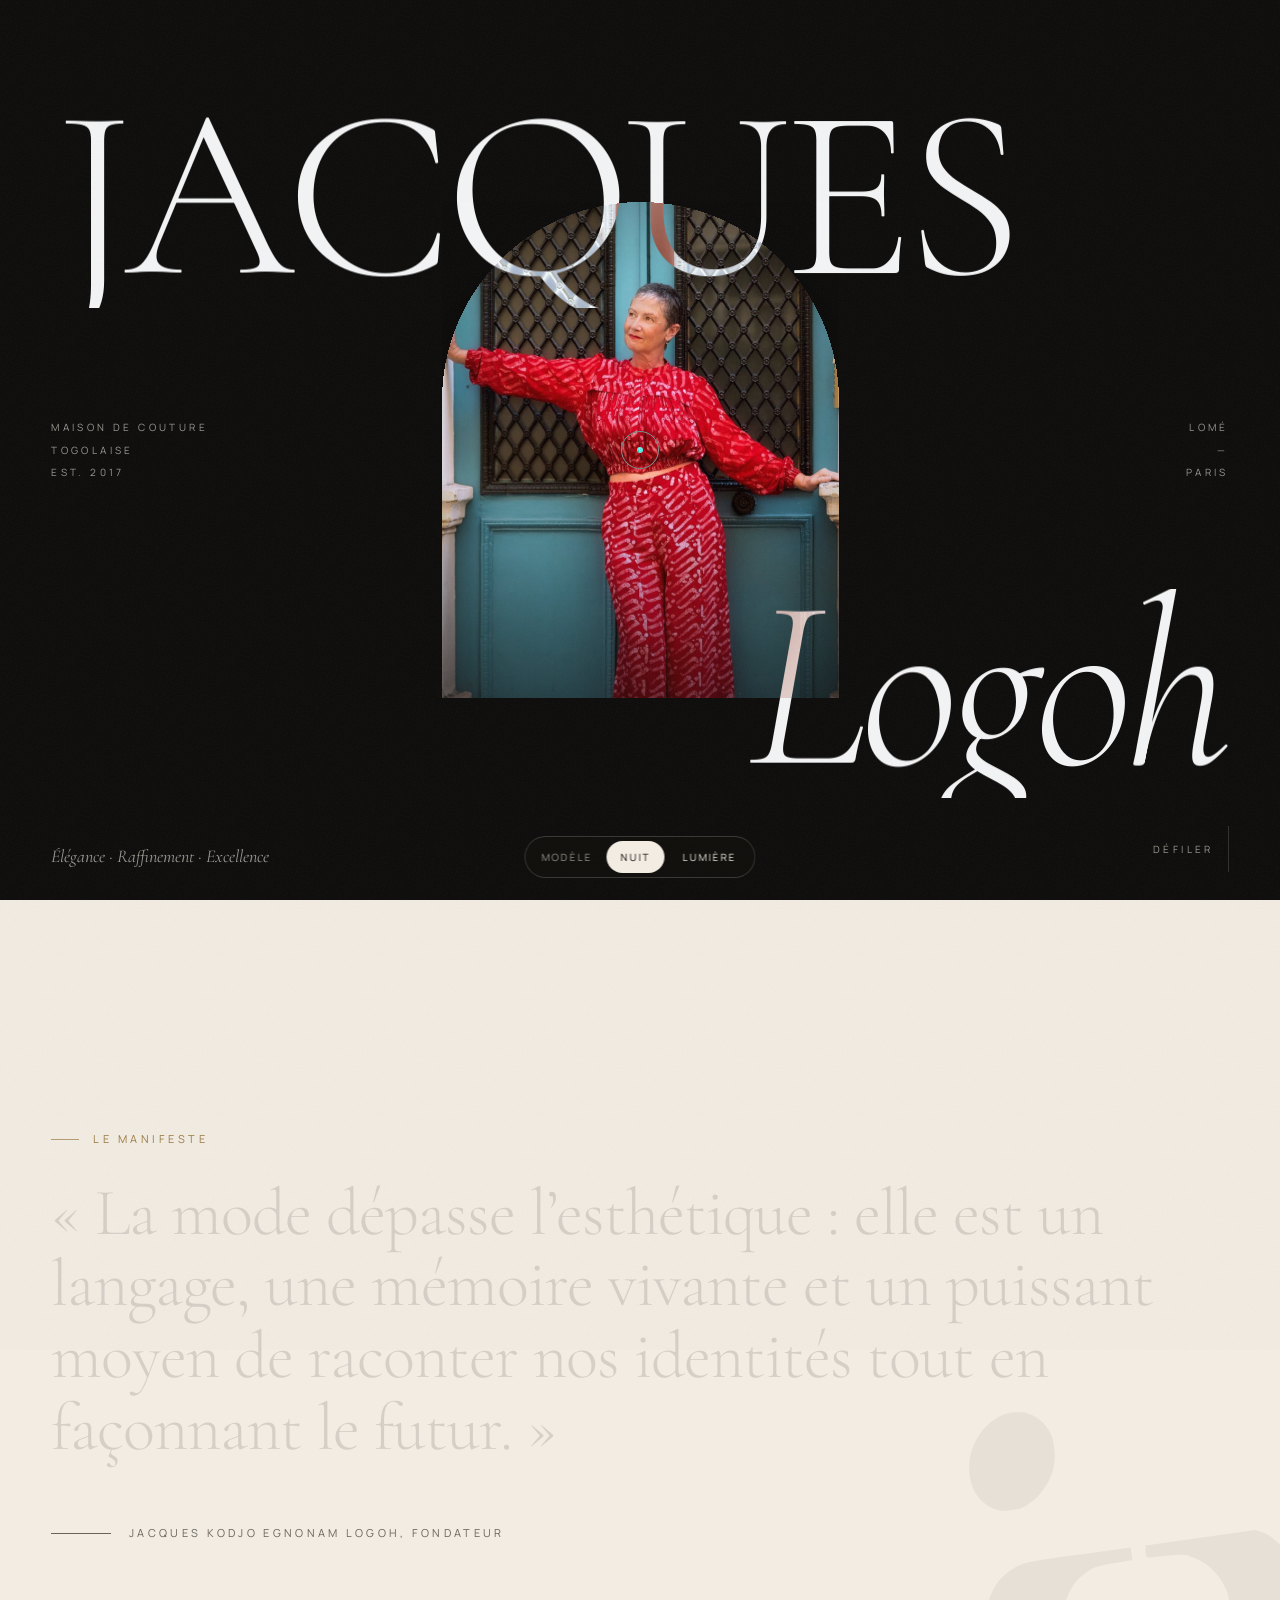
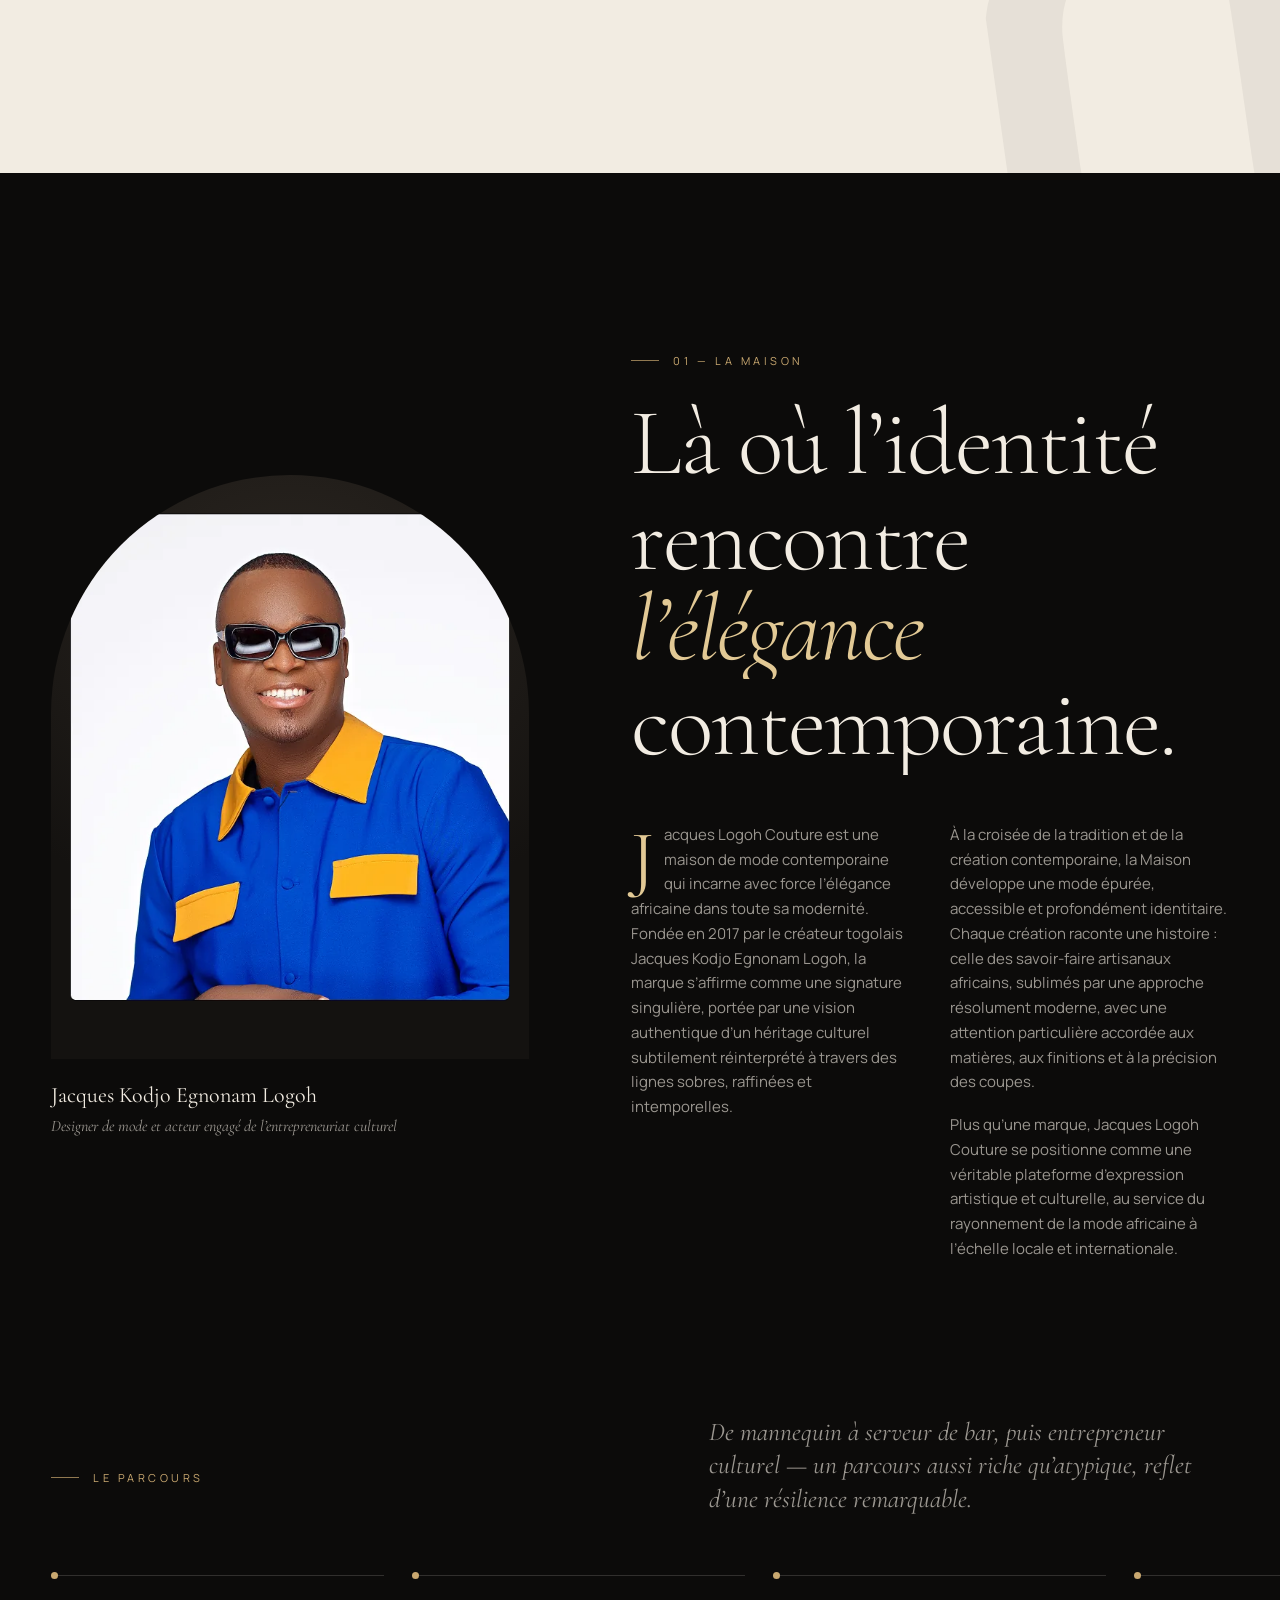
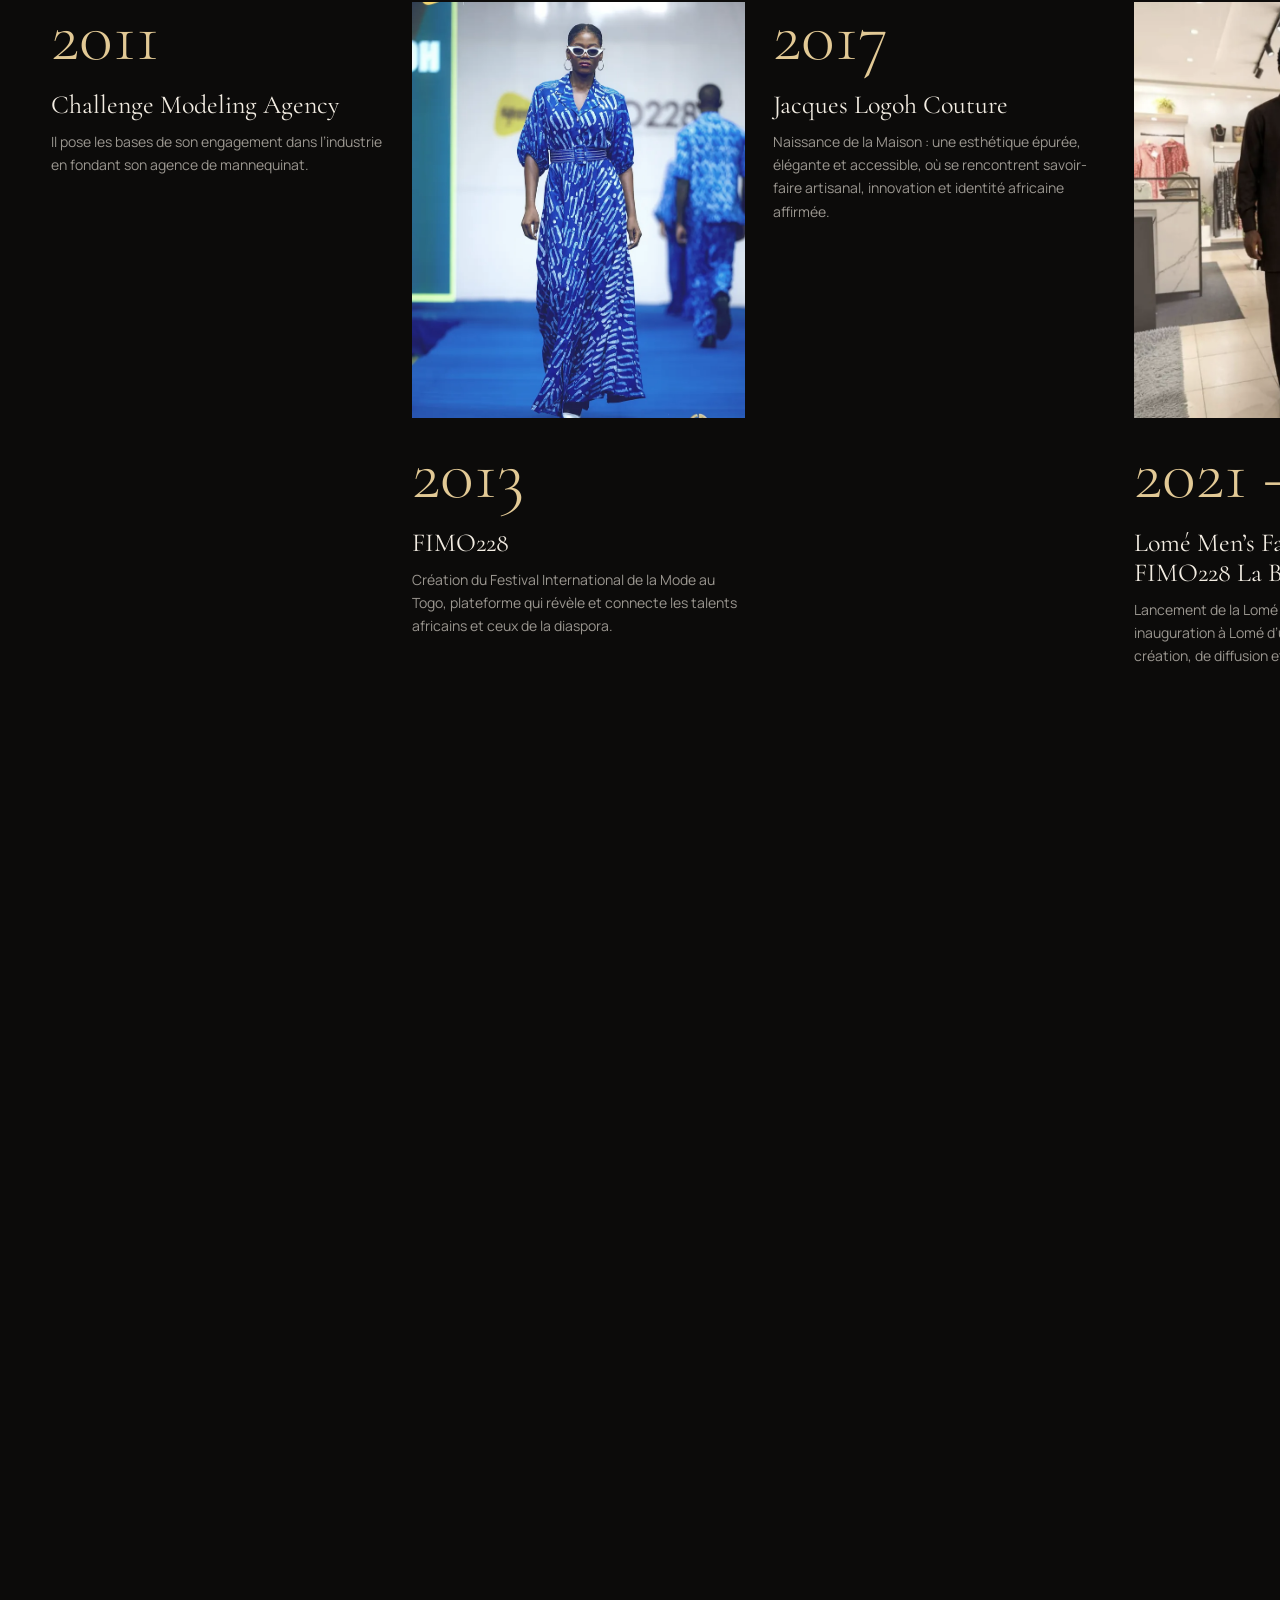
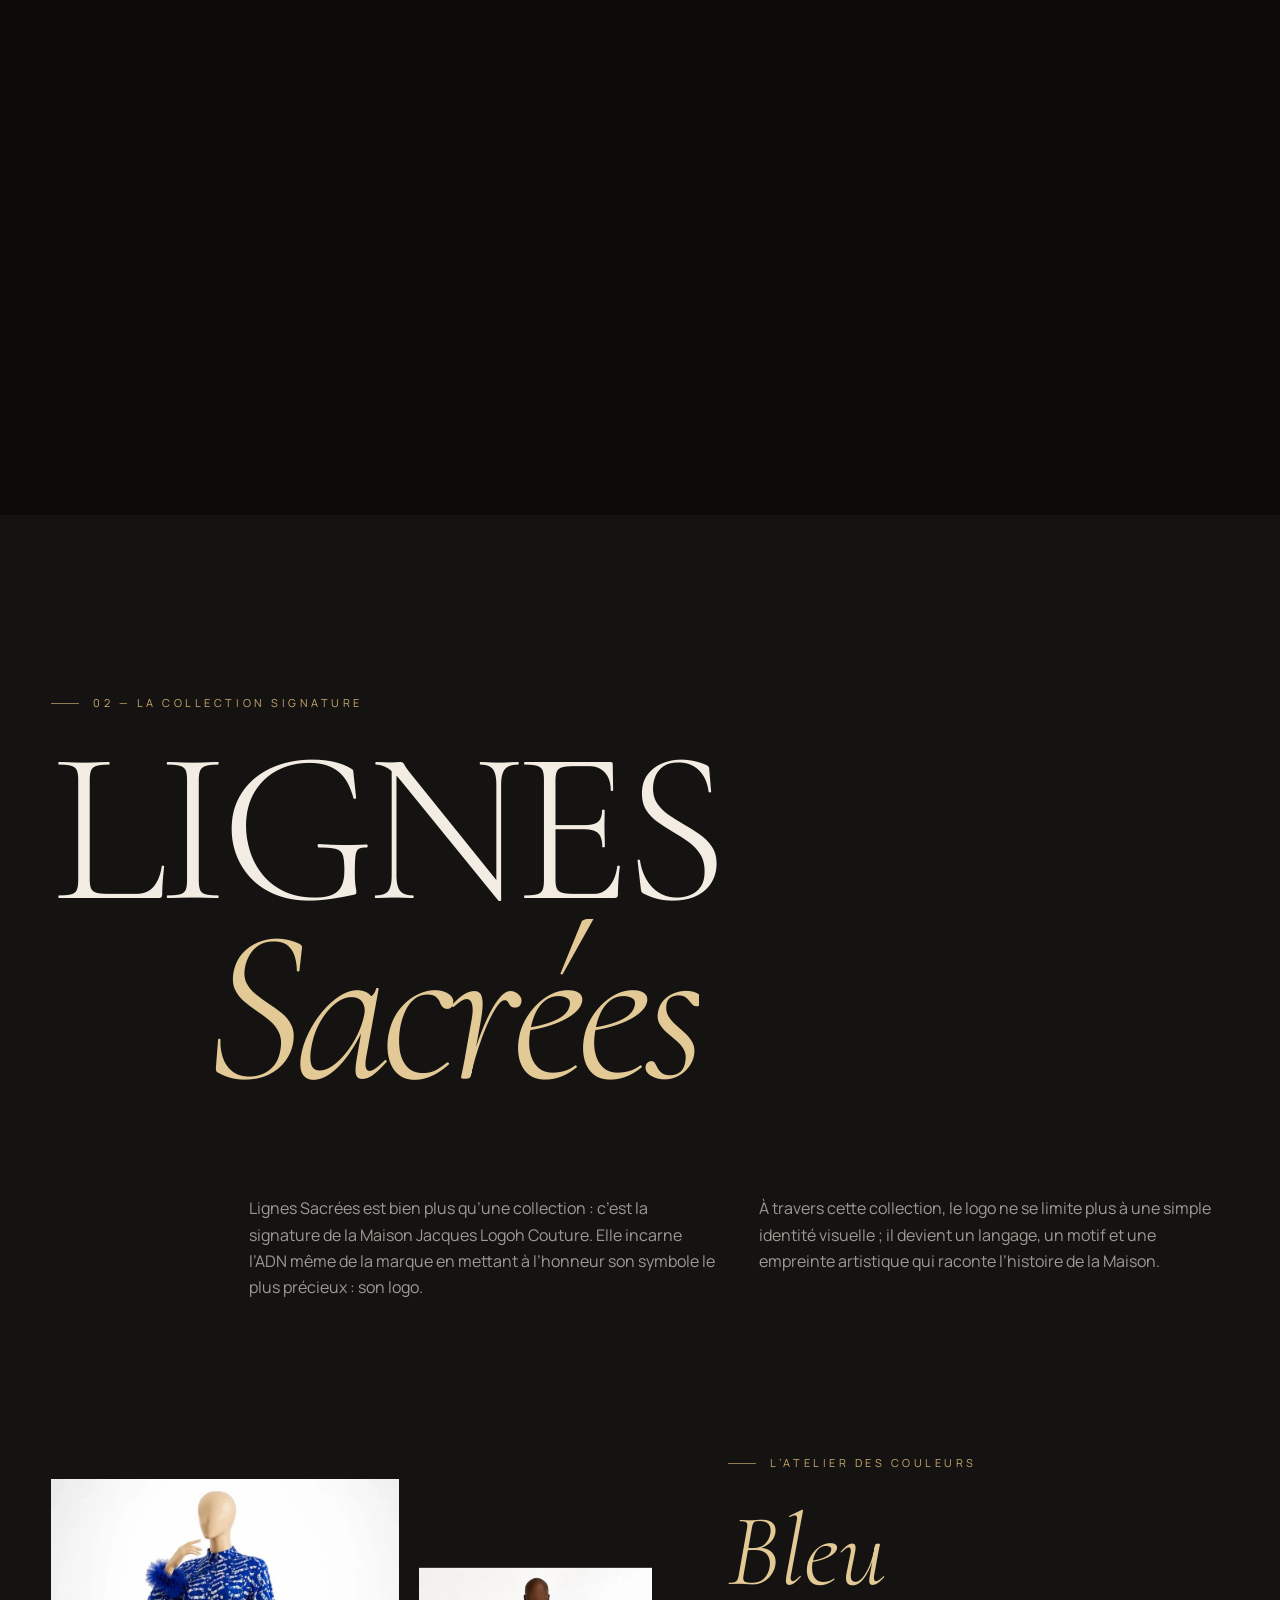
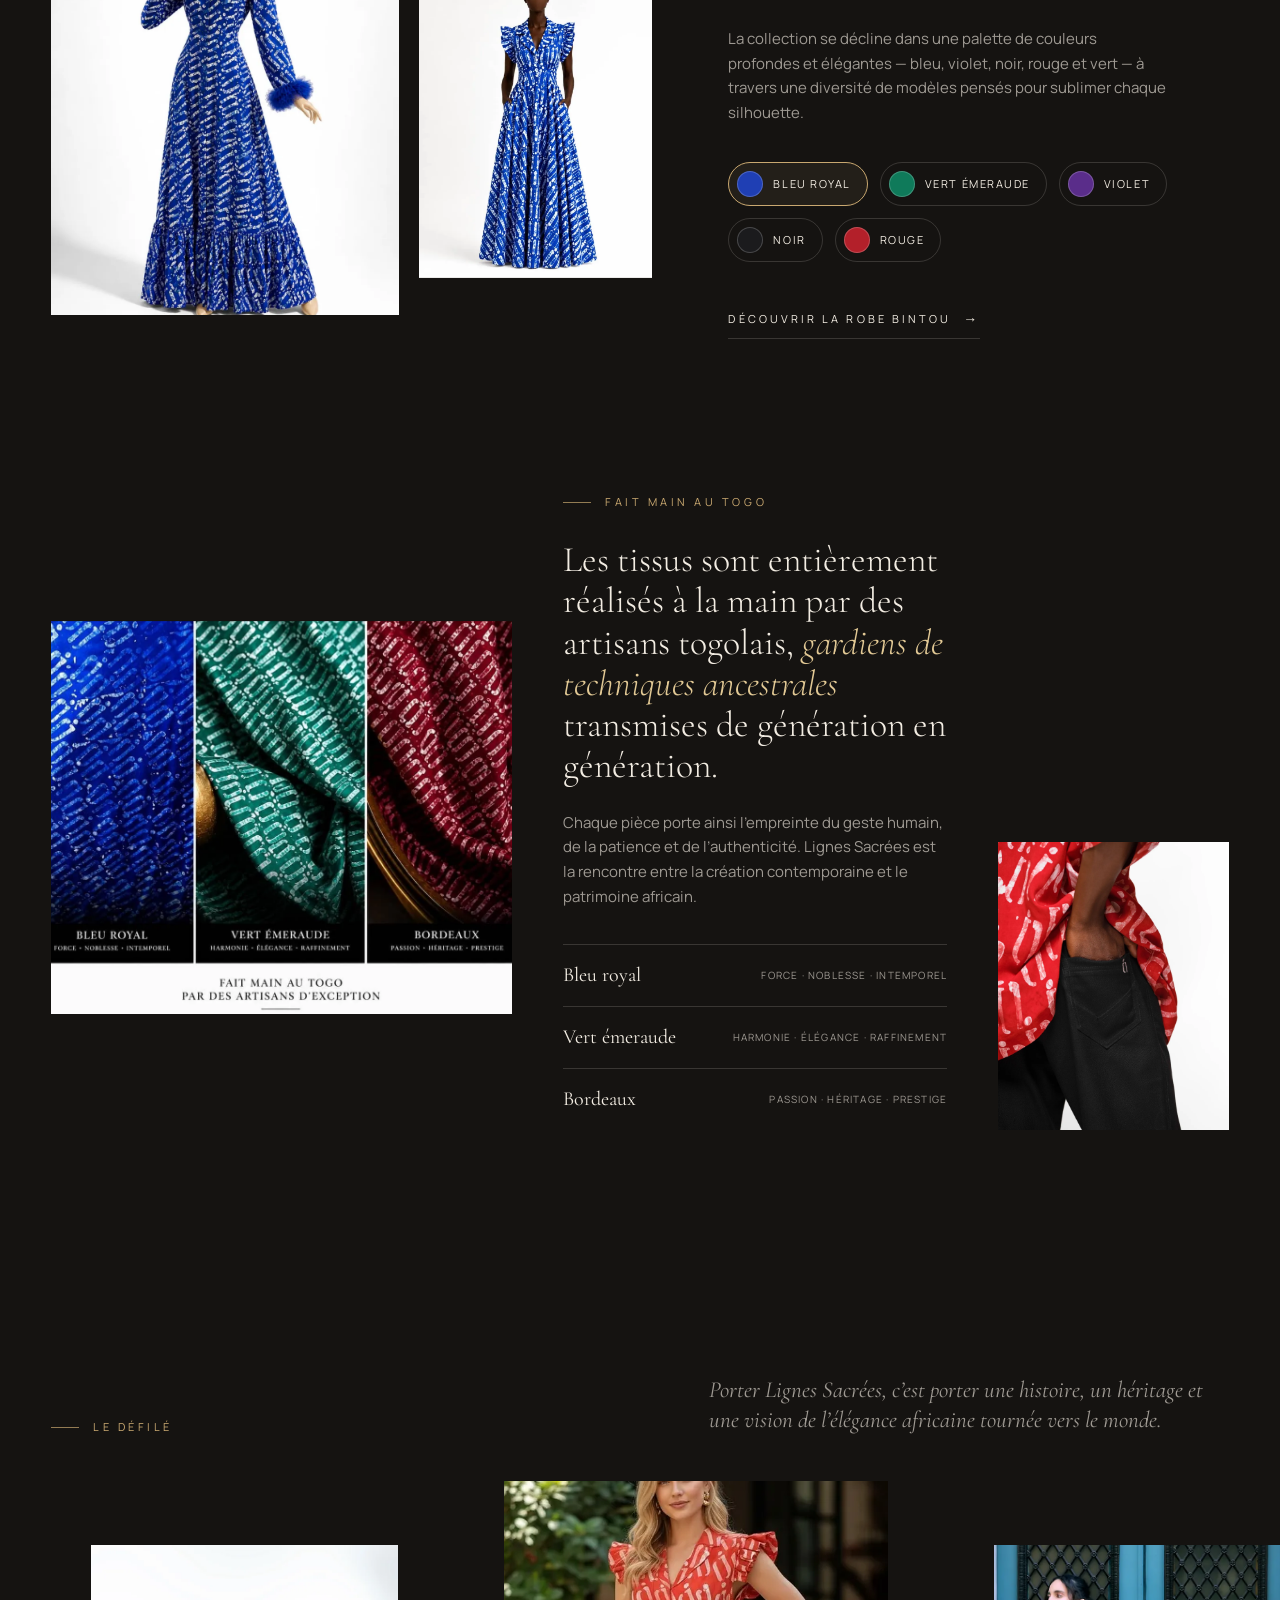
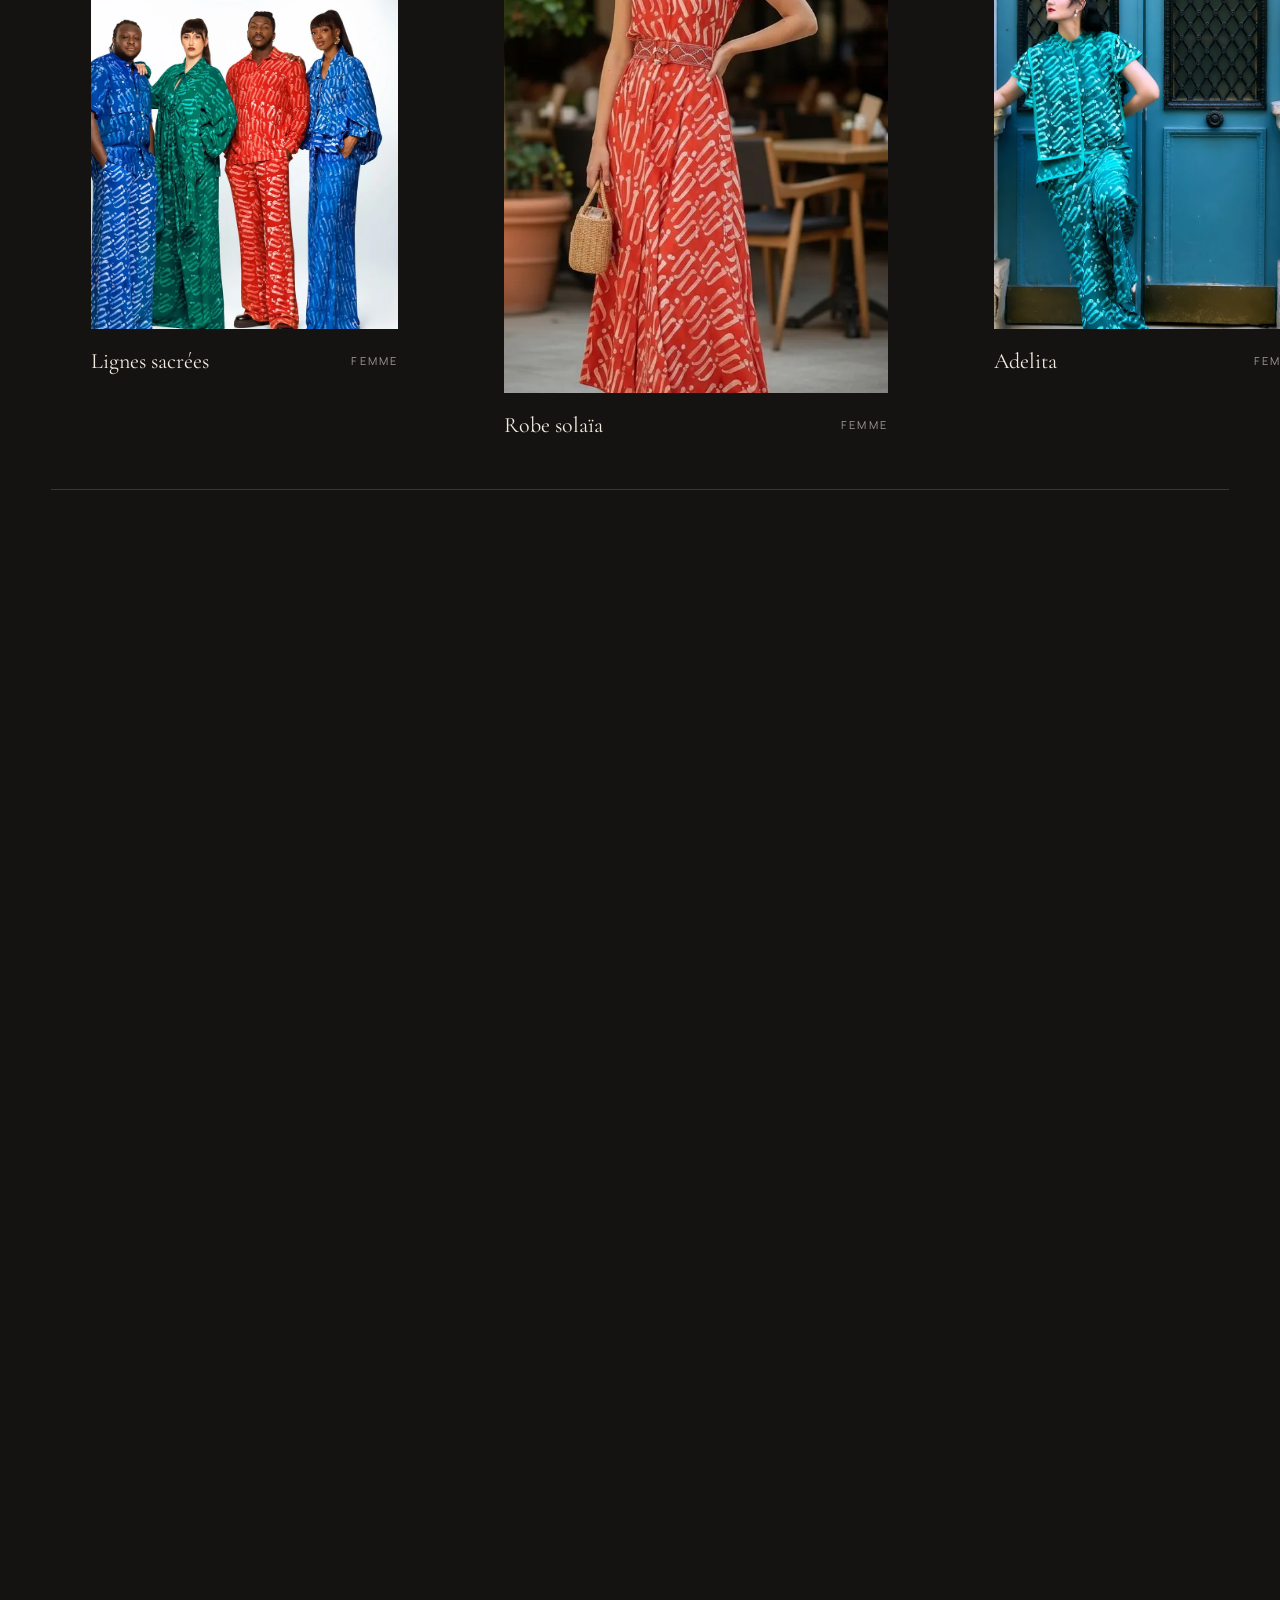
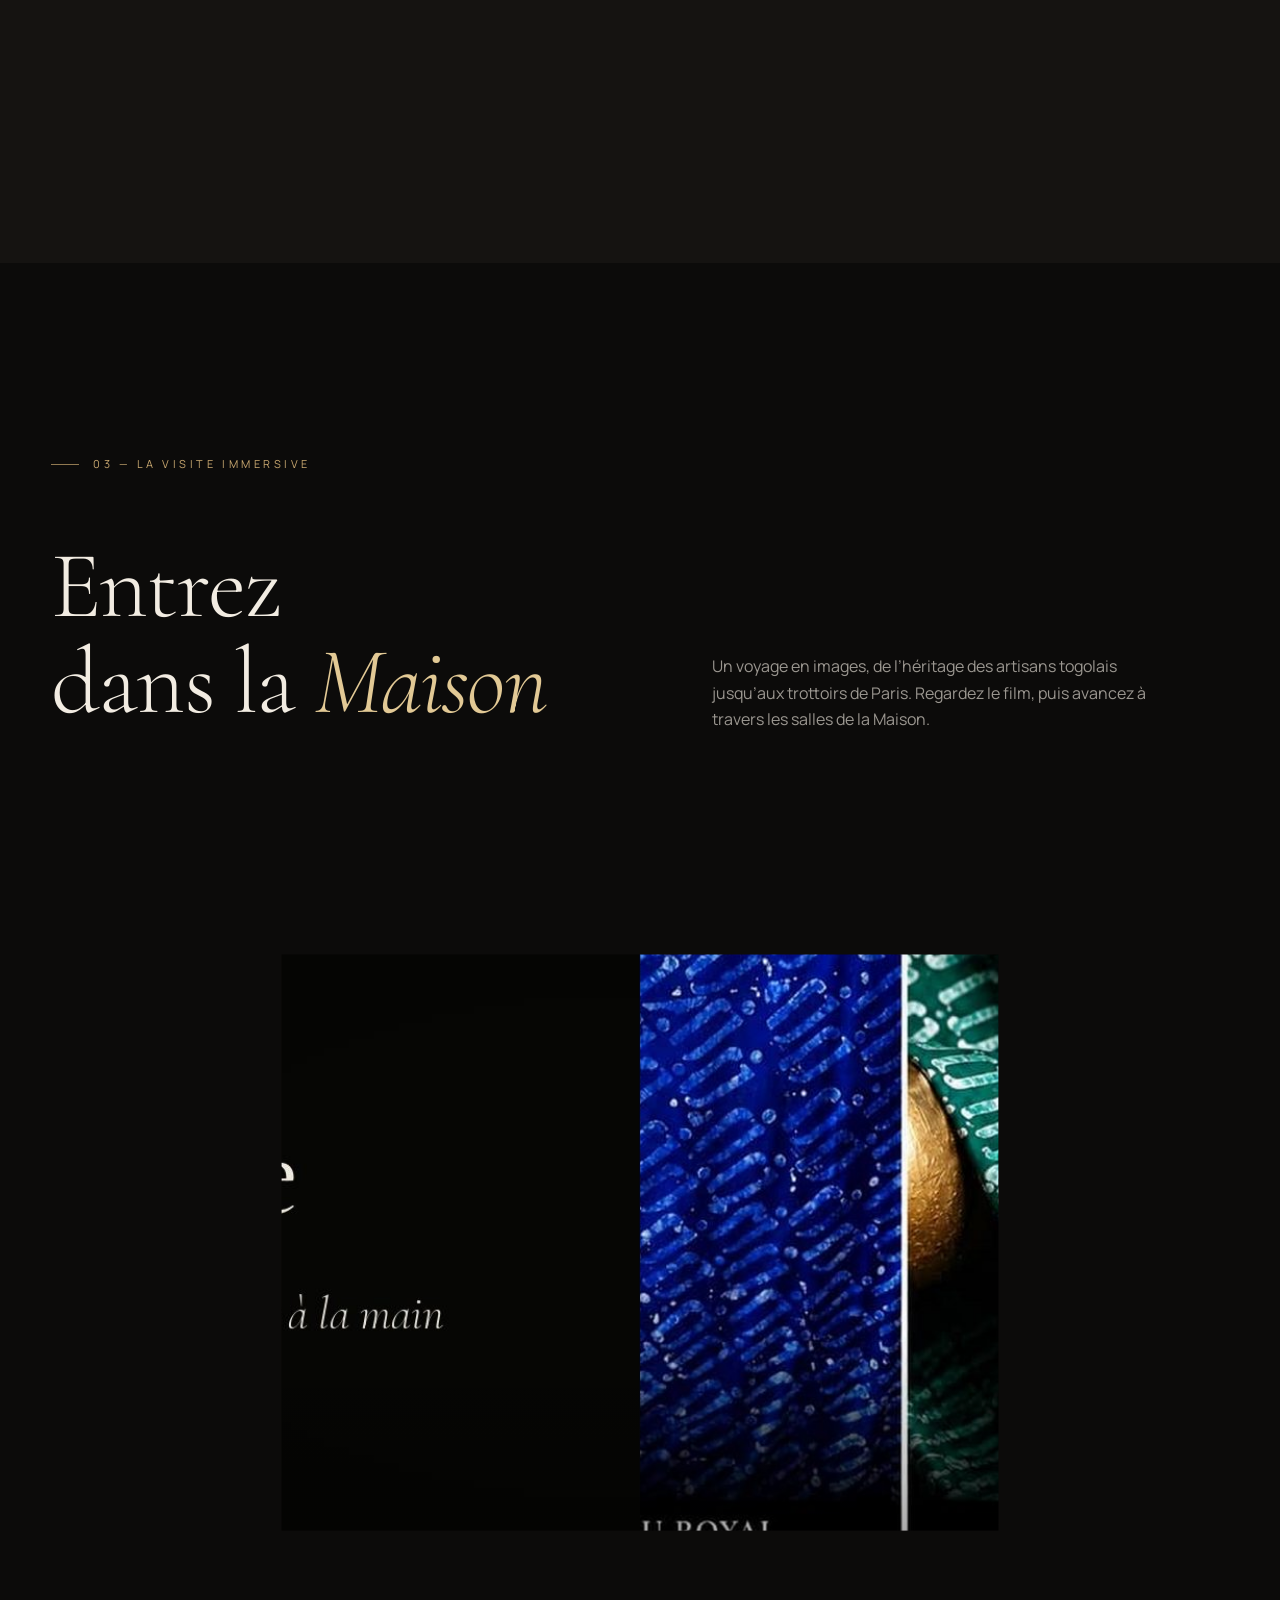
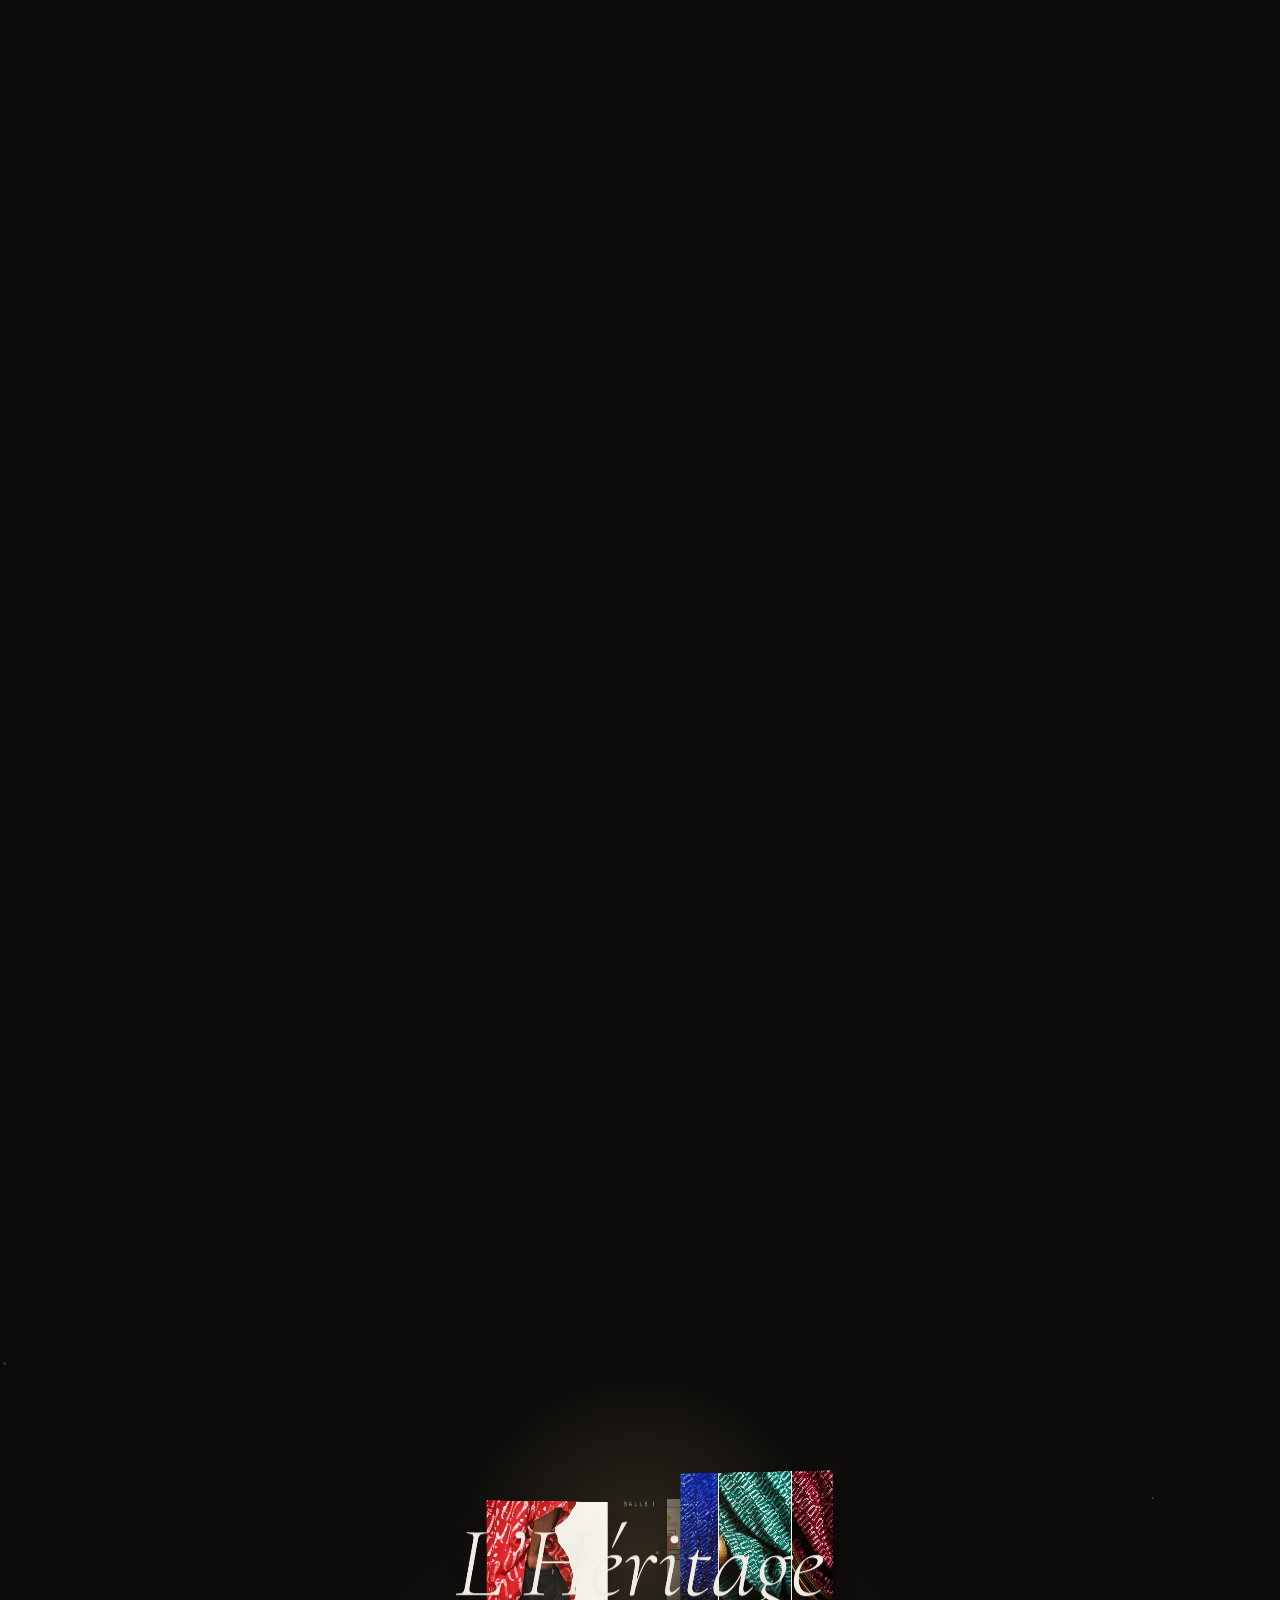
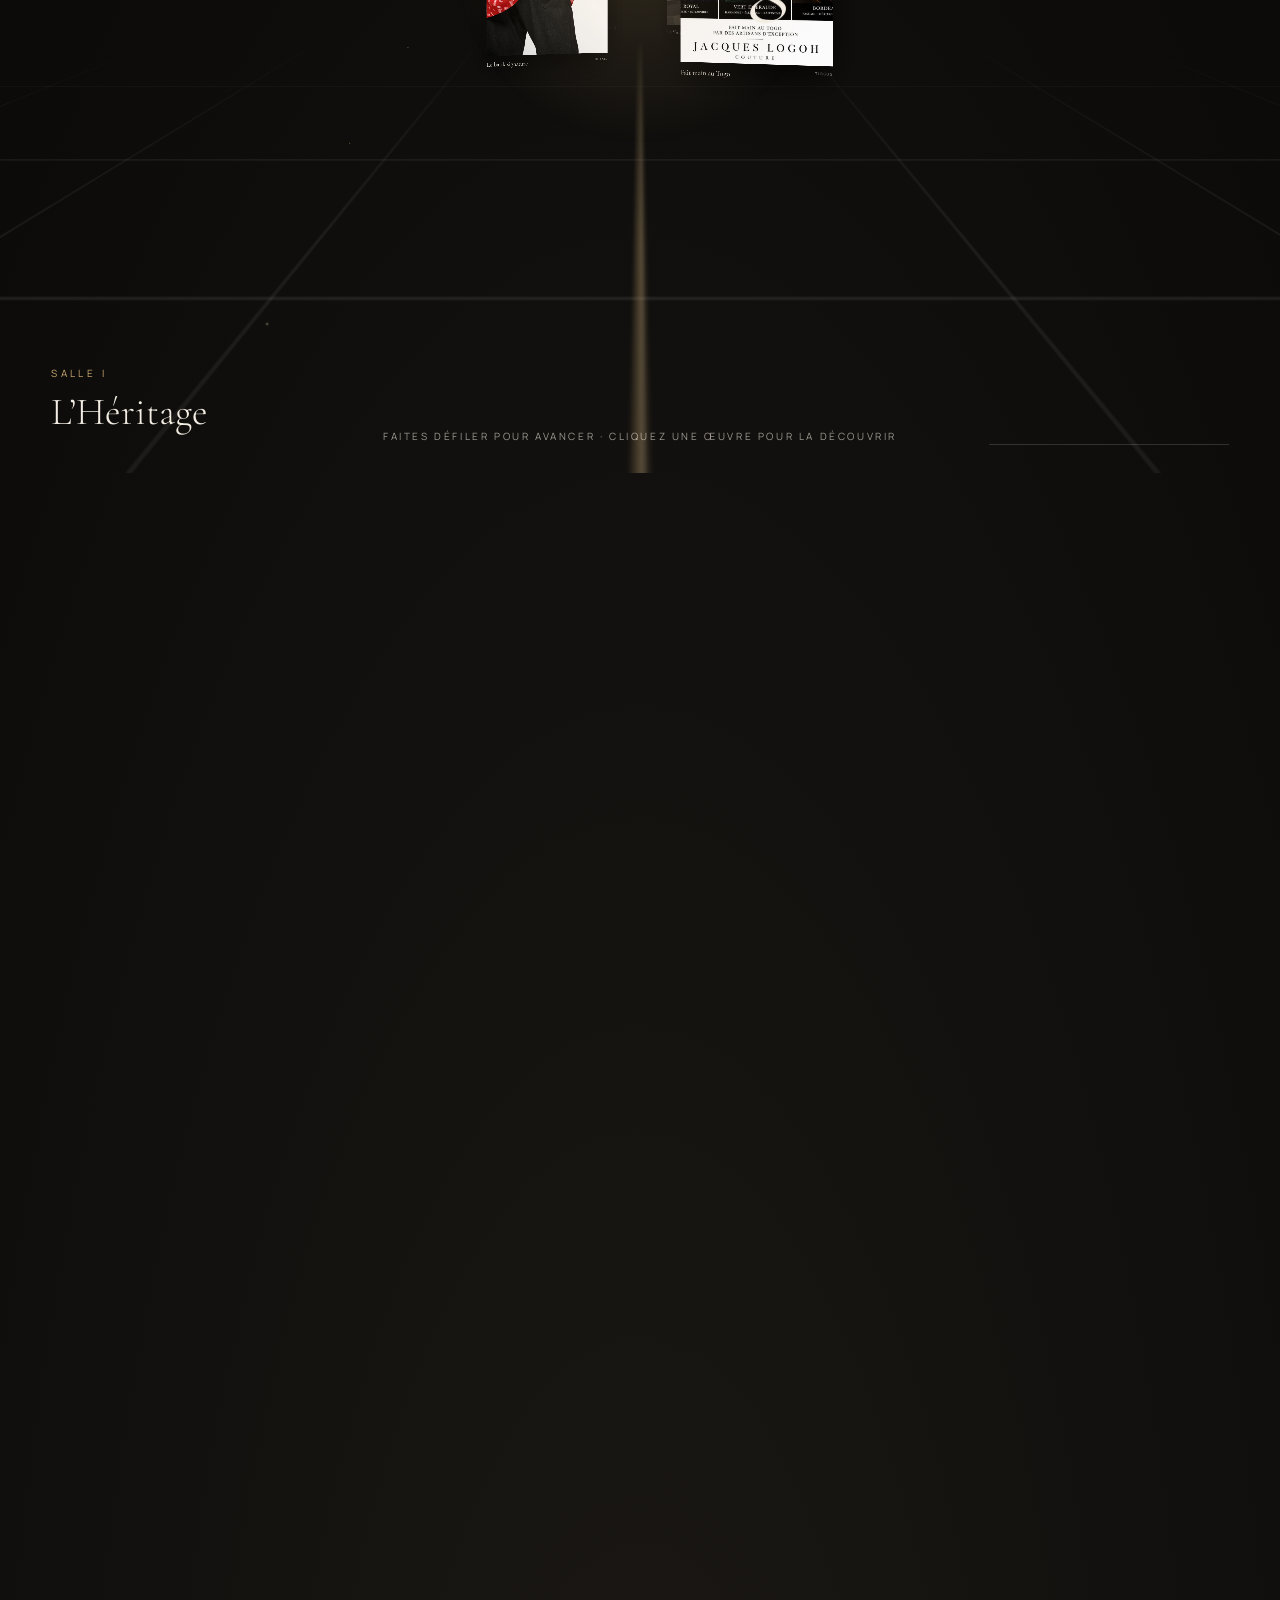
==== index.html @ f042ce30 "Refonte immersive du site Jacques Logoh Couture — deux modèles (Nuit / Lumière) - Site une page faço" ====
<!doctype html>
<html lang="fr">
<head>
<meta charset="utf-8">
<meta name="viewport" content="width=device-width, initial-scale=1, viewport-fit=cover">
<title>Jacques Logoh Couture — Maison de couture togolaise · Lomé — Paris</title>
<meta name="description" content="Jacques Logoh Couture, maison de mode contemporaine fondée en 2017 par le créateur togolais Jacques Kodjo Egnonam Logoh. Là où l'identité rencontre l'élégance contemporaine.">
<meta name="theme-color" content="#0c0b0a">
<meta property="og:title" content="Jacques Logoh Couture">
<meta property="og:description" content="Élégance · Raffinement · Excellence. Maison togolaise de haute couture — Lomé · Paris.">
<meta property="og:image" content="assets/video/film-maison.jpg">
<link rel="icon" type="image/png" href="assets/img/logo-mark.png">
<link rel="stylesheet" href="assets/css/fonts.css">
<link rel="stylesheet" href="assets/css/style.css">
</head>
<body class="is-loading">

<!-- ============ PRELOADER ============ -->
<div class="loader" id="loader" aria-hidden="true">
  <div class="loader__mark">
    <svg class="loader__svg" viewBox="0 0 421 929" aria-hidden="true">
      <defs>
        <clipPath id="loaderClip"><rect id="loaderRect" x="0" y="929" width="421" height="929"/></clipPath>
      </defs>
      <use href="#jl-mark" class="loader__ghost"/>
      <g clip-path="url(#loaderClip)"><use href="#jl-mark" class="loader__fill"/></g>
    </svg>
  </div>
  <div class="loader__meta">
    <span>Jacques Logoh Couture</span>
    <span class="loader__count"><b id="loaderCount">0</b>%</span>
    <span>Maison fondée en 2017</span>
  </div>
</div>

<!-- sprite : monogramme de la Maison (vectorisé depuis le logo officiel) -->
<svg width="0" height="0" style="position:absolute" aria-hidden="true">
  <symbol id="jl-mark" viewBox="0 0 421 929"><path id="jlMarkPath" fill="currentColor" fill-rule="evenodd" d=""/></symbol>
</svg>

<div class="grain" aria-hidden="true"></div>
<div class="cursor" aria-hidden="true"><span class="cursor__dot"></span><span class="cursor__ring"><em class="cursor__label"></em></span></div>

<!-- ============ HEADER ============ -->
<header class="header" id="header">
  <button class="header__menu" id="menuBtn" aria-expanded="false" aria-controls="menu">
    <span class="burger"><i></i><i></i></span><span class="header__label">Menu</span>
  </button>
  <a href="#top" class="header__brand" aria-label="Jacques Logoh Couture — accueil">
    <svg class="header__mark"><use href="#jl-mark"/></svg>
    <span class="header__word">Jacques Logoh <em>Couture</em></span>
  </a>
  <div class="header__tools">
    <div class="currency" role="group" aria-label="Devise">
      <button data-cur="EUR" class="is-active">EUR</button><button data-cur="FCFA">FCFA</button>
    </div>
    <button class="header__cart" id="cartBtn" aria-label="Ouvrir le panier">Panier <span class="cart-count" id="cartCount">0</span></button>
  </div>
</header>

<!-- ============ MENU ============ -->
<nav class="menu" id="menu" aria-hidden="true">
  <div class="menu__bg"></div>
  <div class="menu__inner">
    <ol class="menu__list">
      <li><a href="#maison" data-img="assets/img/site/jacques-logoh.webp"><small>01</small>La Maison</a></li>
      <li><a href="#lignes-sacrees" data-img="assets/img/p/lignes-sacrees-1.webp"><small>02</small>Lignes Sacrées</a></li>
      <li><a href="#visite" data-img="assets/video/film-maison.jpg"><small>03</small>Visite immersive</a></li>
      <li><a href="#collections" data-img="assets/img/p/adelita-1.webp"><small>04</small>Collections</a></li>
      <li><a href="#actualites" data-img="assets/img/site/news-brazzaville.webp"><small>05</small>Actualités</a></li>
      <li><a href="#univers" data-img="assets/img/p/robe-solaia-1.webp"><small>06</small>L'univers FIMO228</a></li>
      <li><a href="#contact" data-img="assets/img/p/israel-1.webp"><small>07</small>Contact</a></li>
    </ol>
    <div class="menu__preview"><img alt="" id="menuPreview" src="assets/img/site/jacques-logoh.webp"></div>
    <div class="menu__foot">
      <p>Boulevard du 13 Janvier<br>+33 7 82 53 31 70 · 90 43 50 50</p>
      <p class="menu__socials"><a href="https://www.instagram.com/jacqueslogoh.couture/" target="_blank" rel="noopener">Instagram</a><a href="https://www.facebook.com/JacquesLogoh.couture" target="_blank" rel="noopener">Facebook</a><a href="https://www.youtube.com/@jacqueslogoh1397" target="_blank" rel="noopener">YouTube</a><a href="https://x.com/LogohJacques" target="_blank" rel="noopener">X</a></p>
    </div>
  </div>
</nav>

<main id="top">

<!-- ============ HERO ============ -->
<section class="hero" id="hero">
  <div class="hero__title hero__title--top" aria-hidden="true"><span class="split">Jacques</span></div>
  <div class="hero__stage">
    <div class="hero__arch" data-cursor="Découvrir">
      <video class="hero__video" src="assets/video/hero-maison.mp4" poster="assets/video/hero-maison.jpg" autoplay muted loop playsinline preload="auto"></video>
    </div>
  </div>
  <div class="hero__title hero__title--bottom" aria-hidden="true"><span class="split">Logoh</span></div>
  <h1 class="sr-only">Jacques Logoh Couture — Maison de couture togolaise</h1>
  <p class="hero__side hero__side--l"><span>Maison de couture</span><span>togolaise</span><span>Est. 2017</span></p>
  <p class="hero__side hero__side--r"><span>Lomé</span><span>—</span><span>Paris</span></p>
  <div class="hero__foot">
    <p class="hero__claim">Élégance · Raffinement · Excellence</p>
    <a href="#manifeste" class="hero__scroll"><span>Défiler</span><i></i></a>
  </div>
</section>

<!-- ============ MANIFESTE ============ -->
<section class="manifesto light" id="manifeste">
  <p class="eyebrow">Le manifeste</p>
  <blockquote class="manifesto__quote" data-words>
    « La mode dépasse l’esthétique : elle est un langage, une mémoire vivante et un puissant moyen de raconter nos identités tout en façonnant le futur. »
  </blockquote>
  <p class="manifesto__sign"><span class="line"></span>Jacques Kodjo Egnonam Logoh, fondateur</p>
  <div class="manifesto__marks" aria-hidden="true">
    <svg><use href="#jl-mark"/></svg>
  </div>
</section>

<!-- ============ LA MAISON ============ -->
<section class="maison" id="maison">
  <div class="maison__grid">
    <div class="maison__portrait">
      <div class="maison__arch" data-parallax="0.12"><img src="assets/img/site/jacques-logoh.webp" alt="Jacques Logoh, fondateur de la Maison Jacques Logoh Couture" loading="lazy" width="605" height="670"></div>
      <p class="maison__caption">Jacques Kodjo Egnonam Logoh<br><em>Designer de mode et acteur engagé de l’entrepreneuriat culturel</em></p>
    </div>
    <div class="maison__text">
      <p class="eyebrow">01 — La Maison</p>
      <h2 class="display reveal-lines">Là où l’identité<br>rencontre <em>l’élégance</em><br>contemporaine.</h2>
      <div class="maison__body">
        <p class="reveal">Jacques Logoh Couture est une maison de mode contemporaine qui incarne avec force l’élégance africaine dans toute sa modernité. Fondée en 2017 par le créateur togolais Jacques Kodjo Egnonam Logoh, la marque s’affirme comme une signature singulière, portée par une vision authentique d’un héritage culturel subtilement réinterprété à travers des lignes sobres, raffinées et intemporelles.</p>
        <p class="reveal">À la croisée de la tradition et de la création contemporaine, la Maison développe une mode épurée, accessible et profondément identitaire. Chaque création raconte une histoire : celle des savoir-faire artisanaux africains, sublimés par une approche résolument moderne, avec une attention particulière accordée aux matières, aux finitions et à la précision des coupes.</p>
        <p class="reveal">Plus qu’une marque, Jacques Logoh Couture se positionne comme une véritable plateforme d’expression artistique et culturelle, au service du rayonnement de la mode africaine à l’échelle locale et internationale.</p>
      </div>
    </div>
  </div>

  <!-- timeline horizontale -->
  <div class="timeline" id="timeline">
    <div class="timeline__head">
      <p class="eyebrow">Le parcours</p>
      <p class="timeline__intro">De mannequin à serveur de bar, puis entrepreneur culturel — un parcours aussi riche qu’atypique, reflet d’une résilience remarquable.</p>
    </div>
    <div class="timeline__track">
      <article class="tl"><span class="tl__year">2011</span><h3>Challenge Modeling Agency</h3><p>Il pose les bases de son engagement dans l’industrie en fondant son agence de mannequinat.</p></article>
      <article class="tl tl--img"><img src="assets/img/p/robe-solaia-1.webp" alt="Défilé FIMO228" loading="lazy"><span class="tl__year">2013</span><h3>FIMO228</h3><p>Création du Festival International de la Mode au Togo, plateforme qui révèle et connecte les talents africains et ceux de la diaspora.</p></article>
      <article class="tl"><span class="tl__year">2017</span><h3>Jacques Logoh Couture</h3><p>Naissance de la Maison : une esthétique épurée, élégante et accessible, où se rencontrent savoir-faire artisanal, innovation et identité africaine affirmée.</p></article>
      <article class="tl tl--img"><img src="assets/img/p/israel-1.webp" alt="FIMO228 La Boutique à Lomé" loading="lazy"><span class="tl__year">2021 — 2022</span><h3>Lomé Men’s Fashion Week · FIMO228 La Boutique</h3><p>Lancement de la Lomé Men’s Fashion Week, puis inauguration à Lomé d’un espace hybride de création, de diffusion et de dialogue.</p></article>
      <article class="tl"><span class="tl__year">2024</span><h3>FIMO228 Edition France</h3><p>Le déploiement international : trois éditions en France depuis 2024.</p></article>
      <article class="tl tl--img"><img src="assets/img/p/red-corine-1.webp" alt="Jacques Logoh Couture à Paris" loading="lazy"><span class="tl__year">2026</span><h3>Paris</h3><p>La Maison s’implante officiellement à Paris. La 13ᵉ édition du FIMO228 se tient du 24 au 28 février.</p></article>
      <article class="tl tl--next"><span class="tl__year">À venir</span><h3>FIMO228 Atlanta</h3><p>Une expansion vers de nouvelles scènes, notamment aux États-Unis.</p></article>
    </div>
  </div>
</section>

<!-- ============ LIGNES SACRÉES ============ -->
<section class="sacred" id="lignes-sacrees">
  <div class="sacred__intro">
    <p class="eyebrow">02 — La collection signature</p>
    <h2 class="sacred__title"><span class="split-chars">Lignes</span><br><em class="split-chars">Sacrées</em></h2>
    <div class="sacred__cols">
      <p class="reveal">Lignes Sacrées est bien plus qu’une collection : c’est la signature de la Maison Jacques Logoh Couture. Elle incarne l’ADN même de la marque en mettant à l’honneur son symbole le plus précieux : son logo.</p>
      <p class="reveal">À travers cette collection, le logo ne se limite plus à une simple identité visuelle ; il devient un langage, un motif et une empreinte artistique qui raconte l’histoire de la Maison.</p>
    </div>
  </div>

  <!-- Atelier des couleurs : interactif -->
  <div class="atelier" id="atelier">
    <div class="atelier__visual">
      <div class="atelier__frame" data-cursor="Voir">
        <img class="atelier__img is-on" data-color="Bleu" src="assets/img/p/robe-bintou-1.webp" alt="Robe Bintou — bleu" loading="lazy">
        <img class="atelier__img" data-color="Vert" src="assets/img/p/robe-bintou-2.webp" alt="Robe Bintou — vert" loading="lazy">
        <img class="atelier__img" data-color="Violet" src="assets/img/p/robe-bintou-3.webp" alt="Robe Bintou — violet" loading="lazy">
        <img class="atelier__img" data-color="Noir" src="assets/img/p/robe-bintou-4.webp" alt="Robe Bintou — noir" loading="lazy">
        <img class="atelier__img" data-color="Rouge" src="assets/img/p/robe-bintou-5.webp" alt="Robe Bintou — rouge" loading="lazy">
      </div>
      <div class="atelier__frame atelier__frame--small">
        <img class="atelier__img2 is-on" data-color="Bleu" src="assets/img/p/robe-solaia-2-3.webp" alt="Robe Solaïa — bleu" loading="lazy">
        <img class="atelier__img2" data-color="Vert" src="assets/img/p/robe-solaia-2-4.webp" alt="Robe Solaïa — vert" loading="lazy">
        <img class="atelier__img2" data-color="Violet" src="assets/img/p/robe-solaia-2-5.webp" alt="Robe Solaïa — violet" loading="lazy">
        <img class="atelier__img2" data-color="Noir" src="assets/img/p/chemise-jlnml-1.webp" alt="Chemise JLNML — noir" loading="lazy">
        <img class="atelier__img2" data-color="Rouge" src="assets/img/p/robe-solaia-2-2.webp" alt="Robe Solaïa — rouge" loading="lazy">
      </div>
    </div>
    <div class="atelier__panel">
      <p class="eyebrow">L’atelier des couleurs</p>
      <h3 class="atelier__name"><span id="atelierName">Bleu</span></h3>
      <p class="atelier__text">La collection se décline dans une palette de couleurs profondes et élégantes — bleu, violet, noir, rouge et vert — à travers une diversité de modèles pensés pour sublimer chaque silhouette.</p>
      <div class="swatches" role="radiogroup" aria-label="Choisir une couleur">
        <button class="swatch is-on" data-color="Bleu" style="--c:#1f3fb4" role="radio" aria-checked="true"><span>Bleu royal</span></button>
        <button class="swatch" data-color="Vert" style="--c:#0f7a5a" role="radio" aria-checked="false"><span>Vert émeraude</span></button>
        <button class="swatch" data-color="Violet" style="--c:#5a2d8a" role="radio" aria-checked="false"><span>Violet</span></button>
        <button class="swatch" data-color="Noir" style="--c:#1b1b1d" role="radio" aria-checked="false"><span>Noir</span></button>
        <button class="swatch" data-color="Rouge" style="--c:#b3202a" role="radio" aria-checked="false"><span>Rouge</span></button>
      </div>
      <a href="#collections" class="link-arrow" data-open="robe-bintou">Découvrir la Robe Bintou</a>
    </div>
  </div>

  <!-- Savoir-faire -->
  <div class="craft">
    <figure class="craft__img" data-parallax="-0.08"><img src="assets/img/site/tissus-lignes-sacrees.webp" alt="Tissus Lignes Sacrées : bleu royal, vert émeraude, bordeaux — fait main au Togo par des artisans d’exception" loading="lazy"></figure>
    <div class="craft__text">
      <p class="eyebrow">Fait main au Togo</p>
      <p class="craft__big reveal">Les tissus sont entièrement réalisés à la main par des artisans togolais, <em>gardiens de techniques ancestrales</em> transmises de génération en génération.</p>
      <p class="reveal">Chaque pièce porte ainsi l’empreinte du geste humain, de la patience et de l’authenticité. Lignes Sacrées est la rencontre entre la création contemporaine et le patrimoine africain.</p>
      <ul class="craft__trio">
        <li><b>Bleu royal</b><span>Force · Noblesse · Intemporel</span></li>
        <li><b>Vert émeraude</b><span>Harmonie · Élégance · Raffinement</span></li>
        <li><b>Bordeaux</b><span>Passion · Héritage · Prestige</span></li>
      </ul>
    </div>
    <figure class="craft__detail" data-parallax="0.1"><img src="assets/img/site/detail-batik.webp" alt="Détail du batik signature Jacques Logoh Couture" loading="lazy"></figure>
  </div>

  <!-- Défilé horizontal -->
  <div class="runway" id="runway">
    <div class="runway__sticky">
      <div class="runway__head">
        <p class="eyebrow">Le défilé</p>
        <p class="runway__hint">Porter Lignes Sacrées, c’est porter une histoire, un héritage et une vision de l’élégance africaine tournée vers le monde.</p>
      </div>
      <div class="runway__track" id="runwayTrack"></div>
      <div class="runway__progress"><i id="runwayBar"></i></div>
    </div>
  </div>
</section>

<!-- ============ VISITE IMMERSIVE ============ -->
<section class="visit" id="visite">
  <div class="visit__intro">
    <p class="eyebrow">03 — La visite immersive</p>
    <h2 class="display reveal-lines">Entrez<br>dans la <em>Maison</em></h2>
    <p class="visit__lead reveal">Un voyage en images, de l’héritage des artisans togolais jusqu’aux trottoirs de Paris. Regardez le film, puis avancez à travers les salles de la Maison.</p>
  </div>

  <!-- Le film -->
  <div class="film" id="film">
    <div class="film__sticky">
      <div class="film__frame" id="filmFrame" data-cursor="Lecture">
        <video id="filmVideo" src="assets/video/film-maison.mp4" poster="assets/video/film-maison.jpg" muted loop playsinline preload="metadata"></video>
        <div class="film__overlay">
          <p class="film__label">Le Film de la Maison <span>· 0'51</span></p>
          <button class="film__play" id="filmPlay" aria-label="Regarder le film en plein écran"><span></span></button>
        </div>
      </div>
    </div>
  </div>

  <!-- La galerie 3D -->
  <div class="gallery3d" id="gallery3d">
    <div class="g3d__sticky">
      <div class="g3d__floor" id="g3dFloor" aria-hidden="true"></div>
      <div class="g3d__viewport" id="g3dViewport">
        <div class="g3d__world" id="g3dWorld"></div>
      </div>
      <div class="g3d__hud">
        <div class="g3d__room"><span id="g3dRoomNum">Salle I</span><b id="g3dRoomName">L’Héritage</b></div>
        <div class="g3d__help">Faites défiler pour avancer · Cliquez une œuvre pour la découvrir</div>
        <div class="g3d__meter"><i id="g3dBar"></i></div>
      </div>
    </div>
  </div>

  <!-- Le reel vertical : le salon -->
  <div class="salon">
    <div class="salon__text">
      <p class="eyebrow">Le salon</p>
      <p class="salon__big reveal">Pièces signatures, salon, tissus et Paris : <em>une minute pour ressentir l’univers</em> de la Maison.</p>
      <p class="reveal">Notre pop-up à Brazzaville a été une véritable réussite. Nous y avons rencontré un public ambitieux, passionné et profondément réceptif à notre univers créatif.</p>
      <a class="btn" href="https://wa.me/33782533170?text=Bonjour%2C%20je%20souhaite%20prendre%20rendez-vous%20avec%20la%20Maison%20Jacques%20Logoh%20Couture." target="_blank" rel="noopener">Prendre rendez-vous</a>
    </div>
    <div class="salon__phone">
      <video src="assets/video/visite-maison.mp4" poster="assets/video/visite-maison.jpg" muted loop playsinline preload="none" data-autoplay></video>
    </div>
  </div>
</section>

<!-- ============ COLLECTIONS ============ -->
<section class="collections light" id="collections">
  <div class="collections__head">
    <div>
      <p class="eyebrow">04 — Créations haut de gamme</p>
      <h2 class="display">Les <em>Collections</em></h2>
    </div>
    <div class="filters" role="tablist" aria-label="Filtrer les collections">
      <button class="is-on" data-filter="all" role="tab" aria-selected="true">Tout <sup id="countAll">32</sup></button>
      <button data-filter="Femme" role="tab" aria-selected="false">Femme <sup>16</sup></button>
      <button data-filter="Homme" role="tab" aria-selected="false">Homme <sup>16</sup></button>
    </div>
  </div>
  <div class="grid" id="grid"></div>
  <div class="services">
    <div><b>Satisfait ou remboursé</b><span>Politique de retour claire et simple.</span></div>
    <div><b>Livraison express</b><span>Vos pièces, partout dans le monde.</span></div>
    <div><b>Support 24/7</b><span>Une écoute attentive, à chaque instant.</span></div>
  </div>
</section>

<!-- ============ FIDÉLITÉ — marquee ============ -->
<section class="loyalty">
  <div class="marquee" aria-hidden="true"><div class="marquee__inner"><span>Élégance</span><i></i><span>Raffinement</span><i></i><span>Excellence</span><i></i><span>Pièces signatures</span><i></i><span>Élégance intemporelle</span><i></i><span>Élégance</span><i></i><span>Raffinement</span><i></i><span>Excellence</span><i></i><span>Pièces signatures</span><i></i><span>Élégance intemporelle</span><i></i></div></div>
  <div class="loyalty__body">
    <p class="eyebrow">La fidélité</p>
    <p class="loyalty__big reveal">Chez Jacques Logoh Couture, la fidélité est bien plus qu’une valeur : <em>c’est un engagement profond envers chaque client.</em></p>
    <p class="reveal">Depuis nos débuts, nous avons fait le choix de rester constants dans la qualité de nos créations, le respect des délais et l’attention portée aux moindres détails. Chaque tenue réalisée reflète notre loyauté envers l’élégance, le savoir-faire artisanal et l’exigence du travail bien fait.</p>
  </div>
</section>

<!-- ============ ACTUALITÉS ============ -->
<section class="news" id="actualites">
  <div class="news__head">
    <p class="eyebrow">05 — Actualités</p>
    <h2 class="display">Suivez nos <em>actualités</em></h2>
    <p class="news__sub">Pour être au parfum de nos évènements.</p>
  </div>
  <div class="news__list">
    <article class="post" data-post="lignes" data-cursor="Lire">
      <div class="post__img"><img src="assets/img/site/tissus-lignes-sacrees.webp" alt="Lignes Sacrées" loading="lazy"></div>
      <time>13 juin 2026</time>
      <h3>Story telling de la collection Lignes Sacrées</h3>
      <p>Lignes Sacrées est bien plus qu’une collection : c’est la signature de la Maison…</p>
    </article>
    <article class="post" data-post="cocktail" data-cursor="Lire">
      <div class="post__img"><img src="assets/img/site/news-brazzaville.webp" alt="Présentation vente et cocktail à Brazzaville" loading="lazy"></div>
      <time>14 janvier 2026</time>
      <h3>Présentation cocktail</h3>
      <p>Notre pop-up à Brazzaville a été une véritable réussite…</p>
    </article>
    <article class="post" data-post="vente" data-cursor="Lire">
      <div class="post__img"><img src="assets/img/site/news-vente-privee.webp" alt="Vente privée Jacques Logoh Couture" loading="lazy"></div>
      <time>14 janvier 2026</time>
      <h3>Vente privée</h3>
      <p>Nous organisons régulièrement des ventes privées dans plusieurs pays…</p>
    </article>
  </div>
</section>

<!-- ============ UNIVERS ============ -->
<section class="universe light" id="univers">
  <p class="eyebrow">06 — Un écosystème de la mode</p>
  <h2 class="display universe__title">Entrepreneur visionnaire,<br><em>bâtisseur engagé.</em></h2>
  <ul class="universe__list" id="universeList">
    <li data-img="assets/img/p/robe-solaia-1.webp"><span class="u__k">2013 — 2026</span><b>FIMO228</b><span class="u__d">Festival International de la Mode au Togo · 13ᵉ édition du 24 au 28 février 2026</span></li>
    <li data-img="assets/img/p/israel-1.webp"><span class="u__k">Lomé · 2022</span><b>FIMO228 La Boutique</b><span class="u__d">Un espace hybride de création, de diffusion et de dialogue entre designers africains et internationaux</span></li>
    <li data-img="assets/img/p/formose-3.webp"><span class="u__k">Depuis 2021</span><b>Lomé Men’s Fashion Week</b><span class="u__d">La 6ᵉ édition est attendue cette année</span></li>
    <li data-img="assets/img/p/adelita-1.webp"><span class="u__k">Depuis 2024</span><b>FIMO228 Edition France</b><span class="u__d">Trois éditions déjà</span></li>
    <li data-img="assets/img/p/lignes-sacrees-1.webp"><span class="u__k">Projet</span><b>FIMO228 Atlanta</b><span class="u__d">Une expansion vers de nouvelles scènes, aux États-Unis</span></li>
  </ul>
  <div class="universe__float" id="universeFloat"><img alt="" src="assets/img/p/robe-solaia-1.webp"></div>
  <p class="universe__ambition reveal">Une ambition claire : positionner durablement la mode africaine sur la scène internationale tout en en faisant un vecteur d’expression identitaire, de dialogue interculturel et de transformation sociale.</p>
</section>

<!-- ============ CONTACT / FOOTER ============ -->
<footer class="footer" id="contact">
  <div class="footer__cta">
    <p class="eyebrow">07 — Contact</p>
    <a class="footer__big" href="https://wa.me/33782533170?text=Bonjour%2C%20je%20souhaite%20contacter%20la%20Maison%20Jacques%20Logoh%20Couture." target="_blank" rel="noopener" data-cursor="Écrire">
      <span>Écrivez</span><em>à la Maison</em>
    </a>
  </div>
  <div class="footer__cols">
    <div><h4>Adresse</h4><p>Boulevard du 13 Janvier</p></div>
    <div><h4>Contact</h4><p>Mobile : <a href="tel:+22890435050">90 43 50 50</a><br>WhatsApp : <a href="https://wa.me/33782533170" target="_blank" rel="noopener">+33 7 82 53 31 70</a><br><a href="mailto:Info@jacqueslogohcouture.com">Info@jacqueslogohcouture.com</a></p></div>
    <div><h4>Suivre la Maison</h4><p><a href="https://www.instagram.com/jacqueslogoh.couture/" target="_blank" rel="noopener">Instagram</a><br><a href="https://www.facebook.com/JacquesLogoh.couture" target="_blank" rel="noopener">Facebook</a><br><a href="https://www.youtube.com/@jacqueslogoh1397" target="_blank" rel="noopener">YouTube</a><br><a href="https://x.com/LogohJacques" target="_blank" rel="noopener">X (Twitter)</a></p></div>
    <div class="newsletter"><h4>Newsletter</h4><p>Inscrivez-vous pour recevoir nos nouvelles.</p>
      <form id="newsForm"><label class="sr-only" for="nlEmail">Adresse e-mail</label><input id="nlEmail" type="email" placeholder="Votre adresse e-mail" required><button aria-label="S'inscrire">→</button></form>
      <p class="newsletter__ok" id="newsOk" hidden>Merci. Bienvenue dans l’univers de la Maison.</p>
    </div>
  </div>
  <div class="footer__word" aria-hidden="true"><span>Jacques</span><svg><use href="#jl-mark"/></svg><span>Logoh</span></div>
  <div class="footer__legal">
    <span>© Jacques Logoh. Tous droits réservés</span>
    <span><a href="https://jacqueslogohcouture.com/politique" target="_blank" rel="noopener">Politique de retour</a> · <a href="https://jacqueslogohcouture.com/cgv" target="_blank" rel="noopener">Conditions générales de vente</a></span>
    <a href="#top" class="totop">Retour en haut ↑</a>
  </div>
</footer>
</main>

<!-- ============ QUICK VIEW ============ -->
<div class="modal" id="qv" role="dialog" aria-modal="true" aria-labelledby="qvName" aria-hidden="true">
  <div class="modal__bg" data-close></div>
  <div class="qv">
    <button class="modal__close" data-close aria-label="Fermer">Fermer ✕</button>
    <div class="qv__gallery"><div class="qv__main" id="qvMain"></div><div class="qv__thumbs" id="qvThumbs"></div></div>
    <div class="qv__info">
      <p class="eyebrow" id="qvCat">Femme</p>
      <h3 id="qvName">—</h3>
      <p class="qv__price" id="qvPrice">—</p>
      <p class="qv__desc" id="qvDesc"></p>
      <div class="qv__opt"><span>Taille</span><div class="chips" id="qvSizes"></div></div>
      <div class="qv__opt"><span>Couleur</span><div class="chips" id="qvColors"></div></div>
      <div class="qv__actions">
        <button class="btn btn--solid" id="qvAdd">Ajouter au panier</button>
        <a class="btn" id="qvWa" target="_blank" rel="noopener">Commander sur WhatsApp</a>
      </div>
      <p class="qv__note">Satisfait ou remboursé · Livraison express · Support 24/7</p>
    </div>
  </div>
</div>

<!-- ============ ARTICLE ============ -->
<div class="modal" id="article" role="dialog" aria-modal="true" aria-labelledby="artTitle" aria-hidden="true">
  <div class="modal__bg" data-close></div>
  <div class="art">
    <button class="modal__close" data-close aria-label="Fermer">Fermer ✕</button>
    <div class="art__img"><img id="artImg" alt=""></div>
    <div class="art__body"><time id="artDate"></time><h3 id="artTitle"></h3><div id="artText"></div></div>
  </div>
</div>

<!-- ============ FILM PLEIN ÉCRAN ============ -->
<div class="modal modal--film" id="filmModal" role="dialog" aria-modal="true" aria-label="Le Film de la Maison" aria-hidden="true">
  <div class="modal__bg" data-close></div>
  <button class="modal__close" data-close aria-label="Fermer">Fermer ✕</button>
  <video id="filmFull" src="assets/video/film-maison.mp4" poster="assets/video/film-maison.jpg" controls playsinline preload="none"></video>
</div>

<!-- ============ PANIER ============ -->
<aside class="cart" id="cart" aria-hidden="true" aria-label="Panier">
  <div class="cart__bg" data-close-cart></div>
  <div class="cart__panel">
    <div class="cart__head"><h3>Votre panier</h3><button data-close-cart aria-label="Fermer le panier">Fermer ✕</button></div>
    <div class="cart__items" id="cartItems"><p class="cart__empty">Votre panier est vide.</p></div>
    <div class="cart__foot">
      <div class="cart__total"><span>Total</span><b id="cartTotal">0</b></div>
      <a class="btn btn--solid" id="cartWa" target="_blank" rel="noopener">Valider la commande sur WhatsApp</a>
    </div>
  </div>
</aside>

<!-- ============ SÉLECTEUR DE MODÈLE ============ -->
<nav class="model-switch" aria-label="Choisir le modèle du site"><span>Modèle</span><a href="index.html" data-model="nuit" class="is-on" aria-current="page">Nuit</a><a href="clair.html" data-model="clair">Lumière</a></nav>

<script src="assets/vendor/gsap.min.js"></script>
<script src="assets/vendor/ScrollTrigger.min.js"></script>
<script src="assets/vendor/lenis.min.js"></script>
<script src="assets/js/data.js"></script>
<script src="assets/js/logo.js"></script>
<script src="assets/js/main.js"></script>
</body>
</html>
---- assets/css/fonts.css ----
/* Polices auto-hébergées (variables) — fonctionnent hors-ligne */
@font-face{font-family:"Cormorant Garamond";font-style:normal;font-weight:300 700;font-display:swap;src:url(../fonts/cormorant-garamond.woff2) format("woff2")}
@font-face{font-family:"Cormorant Garamond";font-style:italic;font-weight:300 700;font-display:swap;src:url(../fonts/cormorant-garamond-italic.woff2) format("woff2")}
@font-face{font-family:"Manrope";font-style:normal;font-weight:200 800;font-display:swap;src:url(../fonts/manrope.woff2) format("woff2")}
---- assets/css/style.css ----
/* =========================================================
   JACQUES LOGOH COUTURE — refonte immersive
   ========================================================= */
:root{
  --noir:#0c0b0a; --encre:#151311; --charbon:#1d1a17;
  --ivoire:#f2ece2; --creme:#e9e1d4; --sable:#cfc3b0;
  --or:#c9a870; --or-2:#e2c995;
  --txt:#f2ece2; --muted:rgba(242,236,226,.62); --line:rgba(242,236,226,.16);
  --serif:"Cormorant Garamond","Times New Roman",serif;
  --sans:"Manrope","Helvetica Neue",Arial,sans-serif;
  --gut:clamp(16px,4vw,64px);
  --ease:cubic-bezier(.22,1,.36,1);
  --ease-io:cubic-bezier(.76,0,.24,1);
}
*,*::before,*::after{box-sizing:border-box}
html{-webkit-text-size-adjust:100%;scroll-behavior:auto}
html.lenis,html.lenis body{height:auto}
.lenis.lenis-smooth{scroll-behavior:auto!important}
.lenis.lenis-stopped{overflow:hidden}
body{margin:0;background:var(--noir);color:var(--txt);font-family:var(--sans);font-size:15px;line-height:1.65;font-weight:400;-webkit-font-smoothing:antialiased;overflow-x:hidden}
body.is-loading{overflow:hidden}
img,video,svg{display:block;max-width:100%}
a{color:inherit;text-decoration:none}
button{font:inherit;color:inherit;background:none;border:0;padding:0;cursor:pointer}
em{font-style:italic;font-family:var(--serif)}
::selection{background:var(--or);color:var(--noir)}
.sr-only{position:absolute!important;width:1px;height:1px;overflow:hidden;clip:rect(0 0 0 0);white-space:nowrap}
:focus-visible{outline:1px solid var(--or);outline-offset:4px}

.eyebrow{font-family:var(--sans);font-size:11px;letter-spacing:.32em;text-transform:uppercase;color:var(--or);margin:0 0 28px;display:flex;align-items:center;gap:14px}
.eyebrow::before{content:"";width:28px;height:1px;background:currentColor;opacity:.7}
.display{font-family:var(--serif);font-weight:300;font-size:clamp(44px,7.4vw,124px);line-height:.95;letter-spacing:-.02em;margin:0}
.display em{color:var(--or-2);font-weight:300}
.light{background:var(--ivoire);color:var(--noir);--muted:rgba(12,11,10,.6);--line:rgba(12,11,10,.14)}
.light .eyebrow{color:#9a7a43}
.light .display em{color:#9a7a43}

.btn{display:inline-flex;align-items:center;justify-content:center;gap:10px;height:54px;padding:0 30px;border:1px solid currentColor;font-size:11px;letter-spacing:.28em;text-transform:uppercase;position:relative;overflow:hidden;transition:color .5s var(--ease);isolation:isolate;white-space:nowrap}
.btn::before{content:"";position:absolute;inset:0;background:var(--or);transform:translateY(101%);transition:transform .6s var(--ease);z-index:-1}
.btn:hover{color:var(--noir);border-color:var(--or)}
.btn:hover::before{transform:none}
.btn--solid{background:var(--txt);color:var(--noir);border-color:var(--txt)}
.light .btn--solid{background:var(--noir);color:var(--ivoire)}
.link-arrow{display:inline-flex;gap:12px;align-items:center;font-size:11px;letter-spacing:.28em;text-transform:uppercase;border-bottom:1px solid var(--line);padding-bottom:8px;transition:gap .4s var(--ease),border-color .4s}
.link-arrow::after{content:"→";font-size:14px}
.link-arrow:hover{gap:22px;border-color:var(--or)}

/* grain */
.grain{position:fixed;inset:-50%;width:200%;height:200%;pointer-events:none;z-index:90;opacity:.055;background-image:url("data:image/svg+xml,%3Csvg xmlns='http://www.w3.org/2000/svg' width='160' height='160'%3E%3Cfilter id='n'%3E%3CfeTurbulence type='fractalNoise' baseFrequency='.9' numOctaves='3' stitchTiles='stitch'/%3E%3C/filter%3E%3Crect width='100%25' height='100%25' filter='url(%23n)'/%3E%3C/svg%3E");animation:grain 1.2s steps(6) infinite}
@keyframes grain{0%{transform:translate(0,0)}20%{transform:translate(-3%,2%)}40%{transform:translate(2%,-3%)}60%{transform:translate(-2%,-1%)}80%{transform:translate(3%,3%)}100%{transform:translate(0,0)}}

/* cursor */
.cursor{position:fixed;left:0;top:0;z-index:200;pointer-events:none;mix-blend-mode:difference;display:none}
@media (hover:hover) and (pointer:fine){.cursor{display:block}}
.cursor__dot{position:absolute;width:6px;height:6px;margin:-3px 0 0 -3px;border-radius:50%;background:#fff}
.cursor__ring{position:absolute;width:38px;height:38px;margin:-19px 0 0 -19px;border-radius:50%;border:1px solid rgba(255,255,255,.6);display:grid;place-items:center;transition:width .5s var(--ease),height .5s var(--ease),margin .5s var(--ease),background .4s,border-color .4s}
.cursor__label{font-style:normal;font-family:var(--sans);font-size:10px;letter-spacing:.22em;text-transform:uppercase;color:#000;opacity:0;transition:opacity .3s}
.cursor.is-hover .cursor__ring{width:96px;height:96px;margin:-48px 0 0 -48px;background:#fff;border-color:#fff}
.cursor.is-hover .cursor__label{opacity:1}
.cursor.is-link .cursor__ring{width:60px;height:60px;margin:-30px 0 0 -30px}

/* ---------- loader ---------- */
.loader{position:fixed;inset:0;z-index:300;background:var(--noir);display:grid;place-items:center}
.loader__mark{width:min(16vw,110px)}
.loader__svg{width:100%;height:auto;overflow:visible}
.loader__ghost{color:rgba(242,236,226,.08)}
.loader__fill{color:var(--ivoire)}
.loader__meta{position:absolute;left:var(--gut);right:var(--gut);bottom:max(28px,env(safe-area-inset-bottom));display:flex;justify-content:space-between;align-items:flex-end;font-size:10px;letter-spacing:.3em;text-transform:uppercase;color:var(--muted)}
.loader__count{font-family:var(--serif);font-size:clamp(40px,6vw,84px);letter-spacing:0;color:var(--ivoire);line-height:1}
.loader__count b{font-weight:300}
@media (max-width:640px){.loader__meta span:first-child,.loader__meta span:last-child{display:none}.loader__meta{justify-content:center}}

/* ---------- header ---------- */
.header{position:fixed;top:0;left:0;right:0;z-index:120;display:grid;grid-template-columns:1fr auto 1fr;align-items:center;padding:22px var(--gut);mix-blend-mode:difference;color:#fff;transition:transform .7s var(--ease)}
.header.is-hidden{transform:translateY(-110%)}
.header__menu{display:flex;align-items:center;gap:14px;font-size:11px;letter-spacing:.3em;text-transform:uppercase;justify-self:start}
.burger{width:28px;height:10px;position:relative;display:block}
.burger i{position:absolute;left:0;right:0;height:1px;background:currentColor;transition:transform .6s var(--ease),top .6s var(--ease),width .4s}
.burger i:first-child{top:0}.burger i:last-child{top:9px;width:70%}
.header__menu:hover .burger i:last-child{width:100%}
body.menu-open .burger i:first-child{top:5px;transform:rotate(45deg)}
body.menu-open .burger i:last-child{top:5px;width:100%;transform:rotate(-45deg)}
.header__brand{display:flex;align-items:center;gap:12px}
.header__mark{width:16px;height:35px}
.header__word{font-family:var(--serif);font-size:22px;letter-spacing:.18em;text-transform:uppercase;font-weight:400;white-space:nowrap}
.header__word em{font-size:.75em;letter-spacing:.3em;opacity:.7}
.header__tools{justify-self:end;display:flex;align-items:center;gap:28px;font-size:11px;letter-spacing:.24em;text-transform:uppercase}
.currency{display:flex;gap:2px;border:1px solid rgba(255,255,255,.3);border-radius:40px;padding:3px}
.currency button{padding:5px 10px;border-radius:30px;font-size:10px;letter-spacing:.16em;transition:background .3s,color .3s}
.currency button.is-active{background:#fff;color:#000}
.cart-count{display:inline-grid;place-items:center;min-width:20px;height:20px;border-radius:20px;border:1px solid currentColor;font-size:10px;margin-left:6px;letter-spacing:0}
@media (max-width:860px){
  .header{padding:16px var(--gut)}
  .header__label,.header__word em{display:none}
  .header__word{font-size:15px;letter-spacing:.14em}
  .header__tools{gap:12px}
  .currency{display:none}
}
@media (max-width:420px){.header__word{display:none}}

/* ---------- menu ---------- */
.menu{position:fixed;inset:0;z-index:110;visibility:hidden;pointer-events:none}
.menu__bg{position:absolute;inset:0;background:var(--encre);clip-path:inset(0 0 100% 0);transition:clip-path 1s var(--ease-io)}
body.menu-open .menu{visibility:visible;pointer-events:auto}
body.menu-open .menu__bg{clip-path:inset(0 0 0 0)}
.menu__inner{position:relative;height:100%;display:grid;grid-template-columns:1.3fr 1fr;gap:var(--gut);padding:120px var(--gut) 40px;align-items:center}
.menu__list{list-style:none;margin:0;padding:0}
.menu__list li{overflow:hidden}
.menu__list a{display:flex;align-items:baseline;gap:18px;font-family:var(--serif);font-weight:300;font-size:clamp(34px,5.6vw,84px);line-height:1.08;transform:translateY(110%);transition:transform .9s var(--ease),color .3s,padding .5s var(--ease)}
.menu__list a small{font-family:var(--sans);font-size:11px;letter-spacing:.2em;color:var(--or)}
.menu__list a:hover{color:var(--or-2);padding-left:18px;font-style:italic}
body.menu-open .menu__list a{transform:none}
body.menu-open .menu__list li:nth-child(1) a{transition-delay:.25s}
body.menu-open .menu__list li:nth-child(2) a{transition-delay:.3s}
body.menu-open .menu__list li:nth-child(3) a{transition-delay:.35s}
body.menu-open .menu__list li:nth-child(4) a{transition-delay:.4s}
body.menu-open .menu__list li:nth-child(5) a{transition-delay:.45s}
body.menu-open .menu__list li:nth-child(6) a{transition-delay:.5s}
body.menu-open .menu__list li:nth-child(7) a{transition-delay:.55s}
.menu__preview{aspect-ratio:4/5;max-height:70vh;overflow:hidden;border-radius:999px 999px 0 0;opacity:0;transform:scale(.92);transition:opacity .8s .4s,transform 1.2s .4s var(--ease)}
.menu__preview img{width:100%;height:100%;object-fit:cover;transition:opacity .4s}
body.menu-open .menu__preview{opacity:1;transform:none}
.menu__foot{grid-column:1/-1;display:flex;justify-content:space-between;gap:20px;flex-wrap:wrap;font-size:12px;color:var(--muted);border-top:1px solid var(--line);padding-top:22px;opacity:0;transition:opacity .6s .6s}
body.menu-open .menu__foot{opacity:1}
.menu__socials{display:flex;gap:22px;text-transform:uppercase;letter-spacing:.2em;font-size:10px}
.menu__socials a:hover{color:var(--or)}
@media (max-width:860px){.menu__inner{grid-template-columns:1fr;padding-top:100px;align-content:center}.menu__preview{display:none}}

/* ---------- hero ---------- */
.hero{position:relative;height:100svh;min-height:640px;overflow:hidden;display:grid;place-items:center}
.hero__stage{position:absolute;inset:0;display:grid;place-items:center;pointer-events:none}
.hero__arch{pointer-events:auto;width:min(31vw,62vh);aspect-ratio:4/5;border-radius:999px 999px 0 0;overflow:hidden;position:relative;will-change:transform,clip-path;clip-path:inset(100% 0 0 0);box-shadow:0 60px 120px rgba(0,0,0,.5)}
.hero__video{width:100%;height:100%;object-fit:cover;transform:scale(1.15)}
.hero__arch::after{content:"";position:absolute;inset:0;background:linear-gradient(180deg,transparent 55%,rgba(12,11,10,.45))}
.hero__title{position:absolute;left:0;right:0;font-family:var(--serif);font-weight:300;font-size:clamp(84px,19vw,340px);line-height:.8;letter-spacing:-.035em;text-transform:uppercase;white-space:nowrap;pointer-events:none;z-index:2;mix-blend-mode:difference;color:#fff}
.hero__title--top{top:11vh;padding-left:var(--gut)}
.hero__title--bottom{bottom:9vh;text-align:right;padding-right:var(--gut);font-style:italic;text-transform:none;letter-spacing:-.03em}
.split .ch{display:inline-block;will-change:transform}
.hero__title .split{display:inline-block;overflow:hidden;padding:0 .02em .06em}
.hero__side{position:absolute;top:50%;transform:translateY(-50%);margin:0;display:flex;flex-direction:column;gap:6px;font-size:10px;letter-spacing:.34em;text-transform:uppercase;color:var(--muted);z-index:3}
.hero__side--l{left:var(--gut)}
.hero__side--r{right:var(--gut);text-align:right}
.hero__foot{position:absolute;left:var(--gut);right:var(--gut);bottom:28px;display:flex;justify-content:space-between;align-items:flex-end;z-index:3}
.hero__claim{margin:0;font-family:var(--serif);font-style:italic;font-size:18px;color:var(--muted)}
.hero__scroll{display:flex;align-items:center;gap:14px;font-size:10px;letter-spacing:.34em;text-transform:uppercase;color:var(--muted)}
.hero__scroll i{width:1px;height:46px;background:var(--line);position:relative;overflow:hidden}
.hero__scroll i::after{content:"";position:absolute;left:0;top:-50%;width:1px;height:50%;background:var(--or);animation:drip 2.2s var(--ease-io) infinite}
@keyframes drip{to{top:110%}}
@media (max-width:860px){
  .hero__arch{width:min(74vw,48vh)}
  .hero__title--top{top:13vh}
  .hero__title--bottom{bottom:16vh}
  .hero__side{display:none}
  .hero__claim{font-size:15px}
}

/* ---------- manifesto ---------- */
.manifesto{position:relative;padding:clamp(120px,18vw,260px) var(--gut);overflow:hidden}
.manifesto__quote{margin:0;max-width:1400px;font-family:var(--serif);font-weight:300;font-size:clamp(32px,5.2vw,86px);line-height:1.08;letter-spacing:-.015em}
.manifesto__quote .w{opacity:.12;transition:none}
.manifesto__sign{margin:60px 0 0;display:flex;align-items:center;gap:18px;font-size:11px;letter-spacing:.3em;text-transform:uppercase;color:var(--muted)}
.manifesto__sign .line{width:60px;height:1px;background:currentColor}
.manifesto__marks{position:absolute;right:-4vw;bottom:-10vw;width:clamp(180px,26vw,420px);color:rgba(12,11,10,.05);pointer-events:none}
.manifesto__marks svg{width:100%;height:auto;aspect-ratio:421/929}

/* ---------- maison ---------- */
.maison{padding:clamp(100px,14vw,200px) 0 0;position:relative}
.maison__grid{display:grid;grid-template-columns:1fr 1.25fr;gap:clamp(40px,8vw,140px);padding:0 var(--gut);align-items:center}
.maison__portrait{position:relative}
.maison__arch{aspect-ratio:605/740;border-radius:999px 999px 0 0;overflow:hidden;background:radial-gradient(120% 80% at 50% 20%,#2a2520,#141210 70%);display:flex;align-items:flex-end;justify-content:center}
.maison__arch img{width:92%;height:auto}
.maison__caption{margin:22px 0 0;font-family:var(--serif);font-size:22px;line-height:1.3}
.maison__caption em{font-size:16px;color:var(--muted)}
.maison__body{margin-top:48px;columns:2;column-gap:40px;color:var(--muted)}
.maison__body p{margin:0 0 18px;break-inside:avoid}
.maison__body p:first-child::first-letter{font-family:var(--serif);float:left;font-size:72px;line-height:.8;padding:6px 10px 0 0;color:var(--or-2)}
@media (max-width:960px){.maison__grid{grid-template-columns:1fr}.maison__portrait{max-width:440px}.maison__body{columns:1}}

.timeline{margin-top:clamp(100px,12vw,180px);position:relative;overflow:hidden}
.timeline__head{display:flex;justify-content:space-between;gap:40px;padding:0 var(--gut);align-items:flex-end;flex-wrap:wrap}
.timeline__intro{max-width:520px;margin:0;font-family:var(--serif);font-size:clamp(20px,2vw,28px);line-height:1.3;font-style:italic;color:var(--muted)}
.timeline__track{display:flex;gap:28px;padding:60px var(--gut) clamp(80px,10vw,140px);width:max-content}
.tl{width:clamp(260px,26vw,380px);flex:none;border-top:1px solid var(--line);padding-top:26px;position:relative}
.tl::before{content:"";position:absolute;top:-4px;left:0;width:7px;height:7px;border-radius:50%;background:var(--or)}
.tl__year{display:block;font-family:var(--serif);font-size:clamp(54px,5.5vw,92px);line-height:1;font-weight:300;color:var(--or-2);margin-bottom:18px}
.tl h3{font-family:var(--serif);font-weight:400;font-size:26px;line-height:1.15;margin:0 0 10px}
.tl p{margin:0;color:var(--muted);font-size:14px}
.tl--img img{width:100%;aspect-ratio:4/5;object-fit:cover;margin-bottom:22px;filter:grayscale(.2)}
.tl--img{order:0}
.tl--next .tl__year{font-style:italic;color:var(--muted)}
@media (max-width:760px){.timeline__track{flex-direction:column;width:auto}.tl{width:auto}.tl--img img{aspect-ratio:3/2}}

/* ---------- lignes sacrées ---------- */
.sacred{background:var(--encre);position:relative;padding-top:clamp(110px,14vw,210px)}
.sacred__intro{padding:0 var(--gut)}
.sacred__title{font-family:var(--serif);font-weight:300;font-size:clamp(80px,17vw,300px);line-height:.82;letter-spacing:-.04em;margin:0 0 60px;text-transform:uppercase}
.sacred__title em{text-transform:none;color:var(--or-2);display:inline-block;padding-left:12vw}
.sacred__title .ch{display:inline-block}
.sacred__title>span,.sacred__title>em{overflow:hidden;padding-bottom:.08em}
.sacred__cols{display:grid;grid-template-columns:1fr 1fr;gap:40px;max-width:980px;margin-left:auto;color:var(--muted);font-size:16px}
.sacred__cols p{margin:0}
@media (max-width:760px){.sacred__cols{grid-template-columns:1fr}}

.atelier{display:grid;grid-template-columns:1.2fr 1fr;gap:clamp(30px,6vw,100px);padding:clamp(90px,12vw,170px) var(--gut);align-items:center}
.atelier__visual{position:relative;display:grid;grid-template-columns:1.5fr 1fr;gap:20px;align-items:end}
.atelier__frame{position:relative;aspect-ratio:4/5;overflow:hidden;background:#eae6e0}
.atelier__frame--small{aspect-ratio:3/4;transform:translateY(-12%)}
.atelier__img,.atelier__img2{position:absolute;inset:0;width:100%;height:100%;object-fit:cover;opacity:0;transform:scale(1.06);transition:opacity .9s var(--ease),transform 1.6s var(--ease)}
.atelier__img.is-on,.atelier__img2.is-on{opacity:1;transform:none}
.atelier__name{font-family:var(--serif);font-weight:300;font-size:clamp(64px,8vw,140px);line-height:1;margin:0 0 24px;font-style:italic;color:var(--or-2)}
.atelier__text{color:var(--muted);max-width:440px;margin:0 0 36px}
.swatches{display:flex;flex-wrap:wrap;gap:12px;margin-bottom:44px}
.swatch{display:flex;align-items:center;gap:10px;padding:8px 16px 8px 8px;border:1px solid var(--line);border-radius:40px;font-size:11px;letter-spacing:.14em;text-transform:uppercase;transition:border-color .4s,background .4s}
.swatch::before{content:"";width:26px;height:26px;border-radius:50%;background:var(--c);box-shadow:inset 0 0 0 1px rgba(255,255,255,.2);transition:transform .5s var(--ease)}
.swatch:hover::before{transform:scale(1.15)}
.swatch.is-on{border-color:var(--or);background:rgba(201,168,112,.08)}
@media (max-width:860px){.atelier{grid-template-columns:1fr}}

.craft{position:relative;display:grid;grid-template-columns:1.2fr 1fr .6fr;gap:clamp(24px,4vw,64px);padding:0 var(--gut) clamp(90px,12vw,170px);align-items:center}
.craft__img{margin:0;overflow:hidden}
.craft__img img{width:100%;height:auto;transform:scale(1.1)}
.craft__big{font-family:var(--serif);font-weight:300;font-size:clamp(28px,2.8vw,44px);line-height:1.15;margin:0 0 24px}
.craft__big em{color:var(--or-2)}
.craft__text>p:not(.craft__big):not(.eyebrow){color:var(--muted)}
.craft__trio{list-style:none;padding:0;margin:34px 0 0;display:grid;gap:0}
.craft__trio li{display:flex;justify-content:space-between;gap:20px;padding:14px 0;border-top:1px solid var(--line);font-size:12px}
.craft__trio b{font-family:var(--serif);font-size:20px;font-weight:400}
.craft__trio span{color:var(--muted);letter-spacing:.12em;text-transform:uppercase;font-size:10px;align-self:center;text-align:right}
.craft__detail{margin:0;aspect-ratio:4/5;overflow:hidden;align-self:end}
.craft__detail img{width:100%;height:120%;object-fit:cover}
@media (max-width:960px){.craft{grid-template-columns:1fr}.craft__detail{display:none}}

.runway{position:relative;height:420vh}
.runway__sticky{position:sticky;top:0;height:100svh;overflow:hidden;display:flex;flex-direction:column;justify-content:center;gap:30px}
.runway__head{display:flex;justify-content:space-between;align-items:flex-end;gap:30px;padding:0 var(--gut);flex-wrap:wrap}
.runway__head .eyebrow{margin:0}
.runway__hint{margin:0;max-width:520px;font-family:var(--serif);font-style:italic;font-size:clamp(18px,1.8vw,26px);line-height:1.3;color:var(--muted)}
.runway__track{display:flex;gap:clamp(14px,2vw,30px);padding:0 var(--gut);will-change:transform;width:max-content;align-items:center}
.look{flex:none;width:clamp(230px,24vw,400px);cursor:pointer;position:relative}
.look:nth-child(3n+2){width:clamp(260px,30vw,480px)}
.look__img{aspect-ratio:4/5;overflow:hidden;background:#222}
.look:nth-child(3n+2) .look__img{aspect-ratio:3/4}
.look__img img{width:100%;height:100%;object-fit:cover;transform:scale(1.15);transition:transform 1.4s var(--ease)}
.look:hover .look__img img{transform:scale(1.05)}
.look__cap{display:flex;justify-content:space-between;margin-top:14px;font-size:11px;letter-spacing:.2em;text-transform:uppercase}
.look__cap b{font-family:var(--serif);font-size:22px;letter-spacing:0;text-transform:none;font-weight:400}
.look__cap span{color:var(--muted);align-self:center}
.look__n{position:absolute;top:12px;left:14px;font-size:10px;letter-spacing:.2em;color:#fff;mix-blend-mode:difference}
.runway__progress{margin:0 var(--gut);height:1px;background:var(--line);position:relative}
.runway__progress i{position:absolute;left:0;top:0;height:1px;width:100%;background:var(--or);transform-origin:left;transform:scaleX(0)}

/* ---------- visite ---------- */
.visit{background:var(--noir);position:relative}
.visit__intro{padding:clamp(120px,15vw,220px) var(--gut) 60px;display:grid;grid-template-columns:1.2fr 1fr;gap:40px;align-items:end}
.visit__intro .eyebrow{grid-column:1/-1}
.visit__lead{margin:0;color:var(--muted);max-width:460px;font-size:16px}
@media (max-width:860px){.visit__intro{grid-template-columns:1fr}}

.film{height:220vh;position:relative}
.film__sticky{position:sticky;top:0;height:100svh;display:grid;place-items:center;overflow:hidden}
.film__frame{position:relative;width:100%;height:100%;clip-path:inset(18% 22% 18% 22%);will-change:clip-path;cursor:pointer}
.film__frame video{width:100%;height:100%;object-fit:cover}
.film__overlay{position:absolute;inset:0;display:flex;align-items:flex-end;justify-content:space-between;padding:clamp(24px,5vw,70px);background:linear-gradient(180deg,transparent 60%,rgba(0,0,0,.55))}
.film__label{margin:0;font-family:var(--serif);font-size:clamp(24px,3vw,46px);font-weight:300}
.film__label span{font-family:var(--sans);font-size:11px;letter-spacing:.28em;color:var(--muted)}
.film__play{width:clamp(70px,8vw,110px);height:clamp(70px,8vw,110px);border-radius:50%;border:1px solid rgba(255,255,255,.6);display:grid;place-items:center;transition:background .4s,transform .6s var(--ease);backdrop-filter:blur(6px)}
.film__play span{width:0;height:0;border-left:16px solid #fff;border-top:10px solid transparent;border-bottom:10px solid transparent;margin-left:5px}
.film__play:hover{background:var(--or);transform:scale(1.08)}
@media (max-width:760px){.film{height:160vh}.film__frame video{object-fit:contain;background:var(--film-bg,#060605)}}
html[data-theme="clair"]{--film-bg:#f8f5f0}

/* galerie 3D */
.gallery3d{height:700vh;position:relative;background:radial-gradient(120% 70% at 50% 40%,#1c1915 0%,#0c0b0a 60%)}
.g3d__sticky{position:sticky;top:0;height:100svh;overflow:hidden}
.g3d__viewport{position:absolute;inset:0;perspective:1000px;perspective-origin:50% 42%}
.g3d__world{position:absolute;left:50%;top:50%;width:0;height:0;transform-style:preserve-3d;will-change:transform}
.g3d__floor{position:absolute;left:-50%;right:-50%;top:52%;height:120%;transform-origin:50% 0;transform:perspective(600px) rotateX(72deg);pointer-events:none;background:
  linear-gradient(90deg,transparent 49.85%,rgba(201,168,112,.35) 50%,transparent 50.15%),
  repeating-linear-gradient(0deg,var(--g3d-line,rgba(242,236,226,.08)) 0 2px,transparent 2px 120px),
  repeating-linear-gradient(90deg,var(--g3d-line,rgba(242,236,226,.06)) 0 2px,transparent 2px 160px);
  -webkit-mask-image:linear-gradient(180deg,transparent 0%,#000 30%,#000 70%,transparent 100%);mask-image:linear-gradient(180deg,transparent 0%,#000 30%,#000 70%,transparent 100%)}
.g3d__dust{position:absolute;left:0;top:0;width:4px;height:4px;margin:-2px;border-radius:50%;background:rgba(226,201,149,.7);box-shadow:0 0 12px rgba(226,201,149,.6)}
.g3d__item{position:absolute;left:0;top:0;transform-style:preserve-3d;will-change:transform,opacity;cursor:pointer}
.g3d__card{position:absolute;transform:translate(-50%,-50%);width:min(36vw,520px);margin:0;background:#111;box-shadow:0 40px 90px rgba(0,0,0,.65)}
.g3d__card img,.g3d__card video{width:100%;aspect-ratio:4/5;object-fit:cover}
.g3d__card figcaption{position:absolute;left:0;right:0;top:100%;padding-top:14px;display:flex;justify-content:space-between;font-size:11px;letter-spacing:.2em;text-transform:uppercase;color:var(--muted)}
.g3d__card figcaption b{font-family:var(--serif);font-size:22px;color:var(--ivoire);letter-spacing:0;text-transform:none;font-weight:400}
.g3d__card::after{content:"";position:absolute;inset:-1px;border:1px solid rgba(201,168,112,.0);transition:border-color .4s}
.g3d__item:hover .g3d__card::after{border-color:rgba(201,168,112,.8)}
.g3d__title{position:absolute;transform:translate(-50%,-50%);text-align:center;white-space:nowrap;pointer-events:none}
.g3d__title small{display:block;font-size:12px;letter-spacing:.4em;text-transform:uppercase;color:var(--or);margin-bottom:10px}
.g3d__title b{font-family:var(--serif);font-weight:300;font-size:220px;line-height:1;color:var(--ivoire);font-style:italic}
.g3d__glow{position:absolute;width:900px;height:900px;transform:translate(-50%,-50%);border-radius:50%;background:radial-gradient(circle,rgba(201,168,112,.18),transparent 65%);pointer-events:none}
.g3d__hud{position:absolute;left:var(--gut);right:var(--gut);bottom:28px;display:grid;grid-template-columns:1fr auto 1fr;align-items:end;gap:20px;pointer-events:none}
.g3d__room span{display:block;font-size:10px;letter-spacing:.34em;text-transform:uppercase;color:var(--or)}
.g3d__room b{font-family:var(--serif);font-weight:300;font-size:clamp(26px,3vw,40px)}
.g3d__help{font-size:10px;letter-spacing:.26em;text-transform:uppercase;color:var(--muted);text-align:center}
.g3d__meter{justify-self:end;width:min(240px,30vw);height:1px;background:var(--line);position:relative}
.g3d__meter i{position:absolute;inset:0;background:var(--or);transform-origin:left;transform:scaleX(0)}
@media (max-width:760px){.g3d__card{width:62vw}.g3d__title b{font-size:110px}.g3d__hud{grid-template-columns:1fr auto}.g3d__help{display:none}}

.salon{display:grid;grid-template-columns:1.2fr .8fr;gap:clamp(40px,8vw,140px);padding:clamp(110px,14vw,200px) var(--gut);align-items:center}
.salon__big{font-family:var(--serif);font-weight:300;font-size:clamp(32px,3.8vw,60px);line-height:1.08;margin:0 0 28px}
.salon__big em{color:var(--or-2)}
.salon__text>p:not(.salon__big):not(.eyebrow){color:var(--muted);max-width:520px;margin-bottom:40px}
.salon__phone{justify-self:center;width:min(100%,360px);aspect-ratio:9/16;border-radius:42px;overflow:hidden;border:1px solid rgba(242,236,226,.18);padding:10px;background:#000;box-shadow:0 60px 140px rgba(201,168,112,.12)}
.salon__phone video{width:100%;height:100%;object-fit:cover;border-radius:32px}
@media (max-width:860px){.salon{grid-template-columns:1fr}}

/* ---------- collections ---------- */
.collections{padding:clamp(110px,14vw,200px) var(--gut) clamp(80px,10vw,140px)}
.collections__head{display:flex;justify-content:space-between;align-items:flex-end;gap:30px;flex-wrap:wrap;margin-bottom:clamp(50px,6vw,90px)}
.filters{display:flex;gap:6px;border:1px solid var(--line);border-radius:60px;padding:5px}
.filters button{padding:10px 20px;border-radius:40px;font-size:11px;letter-spacing:.22em;text-transform:uppercase;transition:background .4s,color .4s}
.filters button sup{font-size:9px;opacity:.6}
.filters button.is-on{background:var(--noir);color:var(--ivoire)}
.grid{display:grid;grid-template-columns:repeat(4,1fr);gap:clamp(28px,3vw,48px) clamp(14px,2vw,28px)}
.card{cursor:pointer;position:relative}
.card.is-feature{grid-column:span 2;grid-row:span 2}
.card__img{position:relative;aspect-ratio:4/5;overflow:hidden;background:#e6dfd3}
.card.is-feature .card__img{aspect-ratio:auto;height:calc(100% - 64px)}
.card__img img{position:absolute;inset:0;width:100%;height:100%;object-fit:cover;transition:opacity .8s var(--ease),transform 1.4s var(--ease)}
.card__img img+img{opacity:0}
.card:hover .card__img img:first-child{transform:scale(1.05)}
.card:hover .card__img img+img{opacity:1;transform:scale(1.02)}
.card__tag{position:absolute;top:14px;left:14px;font-size:9px;letter-spacing:.24em;text-transform:uppercase;background:rgba(242,236,226,.9);color:var(--noir);padding:5px 9px}
.card__quick{position:absolute;left:14px;right:14px;bottom:14px;height:44px;display:grid;place-items:center;background:var(--noir);color:var(--ivoire);font-size:10px;letter-spacing:.26em;text-transform:uppercase;transform:translateY(130%);transition:transform .6s var(--ease)}
.card:hover .card__quick{transform:none}
.card__meta{display:flex;justify-content:space-between;align-items:baseline;gap:10px;margin-top:14px}
.card__name{font-family:var(--serif);font-size:22px;line-height:1.1;margin:0;font-weight:400}
.card__price{font-size:12px;letter-spacing:.08em;white-space:nowrap}
.card__cat{font-size:10px;letter-spacing:.2em;text-transform:uppercase;color:var(--muted);margin-top:4px}
.card.is-hidden{display:none}
@media (max-width:1100px){.grid{grid-template-columns:repeat(3,1fr)}}
@media (max-width:760px){.grid{grid-template-columns:repeat(2,1fr)}.card.is-feature{grid-row:auto}.card.is-feature .card__img{aspect-ratio:4/5;height:auto}.card__name{font-size:18px}.card__quick{display:none}.card__meta{flex-direction:column;gap:2px}}
.services{display:grid;grid-template-columns:repeat(3,1fr);margin-top:clamp(80px,10vw,140px);border-top:1px solid var(--line)}
.services div{padding:28px 24px 0 0;display:flex;flex-direction:column;gap:6px}
.services b{font-family:var(--serif);font-size:24px;font-weight:400}
.services span{color:var(--muted);font-size:13px}
@media (max-width:760px){.services{grid-template-columns:1fr}}

/* ---------- loyalty ---------- */
.loyalty{background:var(--noir);padding:clamp(80px,10vw,140px) 0;overflow:hidden}
.marquee{overflow:hidden;border-top:1px solid var(--line);border-bottom:1px solid var(--line);padding:26px 0}
.marquee__inner{display:flex;align-items:center;gap:40px;width:max-content;animation:marquee 38s linear infinite}
.marquee span{font-family:var(--serif);font-weight:300;font-size:clamp(44px,6vw,96px);font-style:italic;white-space:nowrap}
.marquee i{width:14px;height:14px;border:1px solid var(--or);transform:rotate(45deg);flex:none}
@keyframes marquee{to{transform:translateX(-50%)}}
.loyalty__body{padding:clamp(80px,10vw,140px) var(--gut) 0;display:grid;grid-template-columns:1fr 1.2fr;gap:40px}
.loyalty__body .eyebrow{grid-column:1/-1}
.loyalty__big{font-family:var(--serif);font-weight:300;font-size:clamp(30px,3.4vw,54px);line-height:1.1;margin:0}
.loyalty__big em{color:var(--or-2)}
.loyalty__body>p:last-child{color:var(--muted);margin:0;max-width:560px;align-self:end}
@media (max-width:860px){.loyalty__body{grid-template-columns:1fr}}

/* ---------- news ---------- */
.news{padding:clamp(100px,12vw,180px) var(--gut);background:var(--encre)}
.news__head{display:grid;grid-template-columns:1fr auto;align-items:end;gap:20px;margin-bottom:clamp(50px,6vw,90px)}
.news__head .eyebrow{grid-column:1/-1}
.news__sub{margin:0;color:var(--muted);font-family:var(--serif);font-style:italic;font-size:22px}
.news__list{display:grid;grid-template-columns:repeat(3,1fr);gap:clamp(18px,2.4vw,40px)}
.post{cursor:pointer}
.post:nth-child(2){margin-top:12vh}
.post__img{aspect-ratio:4/5;overflow:hidden;margin-bottom:22px;background:#222}
.post__img img{width:100%;height:100%;object-fit:cover;transition:transform 1.4s var(--ease),filter .8s}
.post:hover .post__img img{transform:scale(1.06)}
.post time{font-size:10px;letter-spacing:.3em;text-transform:uppercase;color:var(--or)}
.post h3{font-family:var(--serif);font-weight:400;font-size:clamp(24px,2.2vw,34px);line-height:1.1;margin:10px 0}
.post p{margin:0;color:var(--muted);font-size:14px}
@media (max-width:860px){.news__list{grid-template-columns:1fr}.post:nth-child(2){margin-top:0}.news__head{grid-template-columns:1fr}}

/* ---------- universe ---------- */
.universe{padding:clamp(110px,14vw,200px) var(--gut);position:relative;overflow:hidden}
.universe__title{margin-bottom:clamp(50px,7vw,100px)}
.universe__list{list-style:none;margin:0;padding:0;border-top:1px solid var(--line);position:relative;z-index:2}
.universe__list li{display:grid;grid-template-columns:160px 1fr 1fr;gap:30px;align-items:center;padding:clamp(24px,3vw,40px) 0;border-bottom:1px solid var(--line);transition:padding .6s var(--ease),color .4s}
.universe__list li:hover{padding-left:24px}
.universe__list b{font-family:var(--serif);font-weight:300;font-size:clamp(34px,4.4vw,72px);line-height:1}
.universe__list li:hover b{font-style:italic;color:#9a7a43}
.u__k{font-size:10px;letter-spacing:.3em;text-transform:uppercase;color:#9a7a43}
.u__d{color:var(--muted);font-size:14px;max-width:420px;justify-self:end;text-align:right}
.universe__float{position:fixed;left:0;top:0;width:260px;aspect-ratio:4/5;overflow:hidden;pointer-events:none;z-index:1;opacity:0;transform:scale(.8);transition:opacity .4s,transform .6s var(--ease);border-radius:999px 999px 0 0}
.universe__float.is-on{opacity:1;transform:scale(1)}
.universe__float img{width:100%;height:100%;object-fit:cover}
.universe__ambition{max-width:760px;margin:clamp(60px,8vw,110px) 0 0 auto;font-family:var(--serif);font-size:clamp(22px,2.2vw,32px);line-height:1.3;font-style:italic}
@media (max-width:860px){.universe__list li{grid-template-columns:1fr;gap:8px}.u__d{justify-self:start;text-align:left}.universe__float{display:none}}

/* ---------- footer ---------- */
.footer{background:var(--noir);padding:clamp(110px,14vw,200px) var(--gut) 30px;overflow:hidden}
.footer__big{display:flex;flex-wrap:wrap;align-items:baseline;gap:0 .25em;font-family:var(--serif);font-weight:300;font-size:clamp(56px,11vw,200px);line-height:.95;letter-spacing:-.03em;transition:color .5s}
.footer__big em{color:var(--or-2)}
.footer__big:hover{color:var(--or-2)}
.footer__big:hover em{color:var(--ivoire)}
.footer__cols{display:grid;grid-template-columns:repeat(4,1fr);gap:30px;margin-top:clamp(80px,10vw,140px);padding-top:40px;border-top:1px solid var(--line)}
.footer__cols h4{margin:0 0 14px;font-size:10px;letter-spacing:.3em;text-transform:uppercase;color:var(--or);font-weight:500}
.footer__cols p{margin:0;color:var(--muted);font-size:14px;line-height:1.9}
.footer__cols a:hover{color:var(--ivoire)}
.newsletter form{display:flex;border-bottom:1px solid var(--line);margin-top:14px}
.newsletter input{flex:1;background:none;border:0;color:var(--ivoire);font:inherit;padding:12px 0;outline:0;min-width:0}
.newsletter button{font-size:20px;padding:0 6px;color:var(--or)}
.newsletter__ok{color:var(--or-2)!important;margin-top:12px!important}
.footer__word{display:flex;justify-content:center;align-items:center;gap:3vw;margin:clamp(80px,10vw,140px) 0 40px;font-family:var(--serif);font-weight:300;font-size:clamp(60px,15vw,280px);line-height:.8;letter-spacing:-.04em;text-transform:uppercase;color:rgba(242,236,226,.92)}
.footer__word span:last-child{font-style:italic;text-transform:none}
.footer__word svg{width:clamp(30px,6vw,110px);height:auto;aspect-ratio:421/929;color:var(--or)}
.footer__legal{display:flex;justify-content:space-between;gap:20px;flex-wrap:wrap;font-size:11px;color:var(--muted);letter-spacing:.06em;border-top:1px solid var(--line);padding-top:24px}
.footer__legal a:hover{color:var(--ivoire)}
@media (max-width:860px){.footer__cols{grid-template-columns:1fr 1fr}}
@media (max-width:520px){.footer__cols{grid-template-columns:1fr}}

/* ---------- modals ---------- */
.modal{position:fixed;inset:0;z-index:150;display:grid;place-items:center;visibility:hidden;pointer-events:none}
.modal.is-open{visibility:visible;pointer-events:auto}
.modal__bg{position:absolute;inset:0;background:rgba(8,7,6,.82);backdrop-filter:blur(10px);opacity:0;transition:opacity .6s}
.modal.is-open .modal__bg{opacity:1}
.modal__close{position:absolute;top:18px;right:20px;z-index:3;font-size:10px;letter-spacing:.26em;text-transform:uppercase;padding:10px}
.qv,.art{position:relative;width:min(1180px,94vw);max-height:92svh;background:var(--ivoire);color:var(--noir);display:grid;grid-template-columns:1.1fr 1fr;overflow:hidden;opacity:0;transform:translateY(40px);transition:opacity .6s var(--ease),transform .8s var(--ease);--muted:rgba(12,11,10,.6);--line:rgba(12,11,10,.14)}
.modal.is-open .qv,.modal.is-open .art{opacity:1;transform:none}
.qv__gallery{display:grid;grid-template-columns:70px 1fr;gap:10px;padding:10px;background:#e8e1d6;min-height:0}
.qv__main{order:2;position:relative;overflow:hidden;min-height:0;max-height:calc(92svh - 20px)}
.qv__main img{width:100%;height:100%;object-fit:cover;aspect-ratio:4/5}
.qv__thumbs{order:1;display:flex;flex-direction:column;gap:8px;overflow:auto}
.qv__thumbs button{opacity:.5;transition:opacity .3s;flex:none}
.qv__thumbs button.is-on,.qv__thumbs button:hover{opacity:1}
.qv__thumbs img{width:100%;aspect-ratio:4/5;object-fit:cover}
.qv__info{padding:clamp(30px,4vw,60px);overflow:auto;display:flex;flex-direction:column}
.qv__info .eyebrow{color:#9a7a43}
.qv__info h3{font-family:var(--serif);font-weight:300;font-size:clamp(40px,4.4vw,68px);line-height:1;margin:0 0 14px}
.qv__price{font-size:18px;letter-spacing:.06em;margin:0 0 24px}
.qv__desc{color:var(--muted);margin:0 0 28px}
.qv__opt{margin-bottom:20px}
.qv__opt>span{display:block;font-size:10px;letter-spacing:.3em;text-transform:uppercase;margin-bottom:10px}
.chips{display:flex;flex-wrap:wrap;gap:8px}
.chips button{min-width:44px;height:40px;padding:0 14px;border:1px solid var(--line);font-size:12px;letter-spacing:.06em;transition:border-color .3s,background .3s,color .3s}
.chips button.is-on{background:var(--noir);color:var(--ivoire);border-color:var(--noir)}
.qv__actions{display:flex;flex-wrap:wrap;gap:10px;margin-top:14px}
.qv__actions .btn{flex:1 1 220px}
.qv__note{margin:26px 0 0;font-size:11px;letter-spacing:.14em;color:var(--muted);text-transform:uppercase}
@media (max-width:860px){.qv,.art{grid-template-columns:1fr;overflow:auto}.qv__gallery{grid-template-columns:1fr}.qv__thumbs{flex-direction:row;order:3}.qv__thumbs button{width:56px}.qv__main{max-height:none}}
.art__img{background:#111}
.art__img img{width:100%;height:100%;object-fit:cover;max-height:92svh}
.art__body{padding:clamp(30px,4vw,60px);overflow:auto;max-height:92svh}
.art__body time{font-size:10px;letter-spacing:.3em;text-transform:uppercase;color:#9a7a43}
.art__body h3{font-family:var(--serif);font-weight:300;font-size:clamp(36px,3.6vw,56px);line-height:1.02;margin:12px 0 24px}
.art__body p{color:var(--muted)}
.art__body p:first-of-type::first-letter{font-family:var(--serif);float:left;font-size:64px;line-height:.8;padding:6px 10px 0 0;color:#9a7a43}
.modal--film video{position:relative;width:min(1400px,94vw);max-height:86svh;background:#000;opacity:0;transform:scale(.96);transition:opacity .6s,transform .8s var(--ease)}
.modal--film.is-open video{opacity:1;transform:none}

/* ---------- cart ---------- */
.cart{position:fixed;inset:0;z-index:160;visibility:hidden;pointer-events:none}
.cart.is-open{visibility:visible;pointer-events:auto}
.cart__bg{position:absolute;inset:0;background:rgba(8,7,6,.7);opacity:0;transition:opacity .5s}
.cart.is-open .cart__bg{opacity:1}
.cart__panel{position:absolute;top:0;right:0;bottom:0;width:min(460px,100vw);background:var(--ivoire);color:var(--noir);display:flex;flex-direction:column;transform:translateX(100%);transition:transform .8s var(--ease);--muted:rgba(12,11,10,.6);--line:rgba(12,11,10,.14)}
.cart.is-open .cart__panel{transform:none}
.cart__head{display:flex;justify-content:space-between;align-items:center;padding:24px;border-bottom:1px solid var(--line)}
.cart__head h3{margin:0;font-family:var(--serif);font-weight:400;font-size:30px}
.cart__head button{font-size:10px;letter-spacing:.26em;text-transform:uppercase}
.cart__items{flex:1;overflow:auto;padding:10px 24px}
.cart__empty{color:var(--muted);font-family:var(--serif);font-style:italic;font-size:22px;margin-top:30px}
.ci{display:grid;grid-template-columns:72px 1fr auto;gap:16px;padding:16px 0;border-bottom:1px solid var(--line);align-items:center}
.ci img{width:72px;aspect-ratio:4/5;object-fit:cover}
.ci b{font-family:var(--serif);font-weight:400;font-size:20px;display:block}
.ci small{color:var(--muted);font-size:11px;letter-spacing:.08em}
.ci__r{text-align:right;font-size:13px}
.ci__r button{display:block;margin-top:6px;margin-left:auto;font-size:10px;letter-spacing:.2em;text-transform:uppercase;color:var(--muted)}
.cart__foot{padding:24px;border-top:1px solid var(--line);display:grid;gap:16px}
.cart__total{display:flex;justify-content:space-between;font-size:12px;letter-spacing:.2em;text-transform:uppercase}
.cart__total b{font-size:18px;letter-spacing:.04em}

/* toast */
.toast{position:fixed;left:50%;bottom:30px;z-index:170;transform:translate(-50%,30px);background:var(--ivoire);color:var(--noir);padding:14px 22px;font-size:11px;letter-spacing:.2em;text-transform:uppercase;opacity:0;transition:opacity .4s,transform .6s var(--ease);pointer-events:none}
.toast.is-on{opacity:1;transform:translate(-50%,0)}

/* reveal helpers (states set by JS) */
.js .reveal{opacity:0;transform:translateY(40px)}
.reveal-lines .rl{display:block;overflow:hidden;padding-bottom:.06em}
.reveal-lines .rl>span{display:block}

@media (prefers-reduced-motion:reduce){
  .grain,.marquee__inner,.hero__scroll i::after{animation:none}
  .js .reveal{opacity:1;transform:none}
}

/* =========================================================
   SÉLECTEUR DE MODÈLE (présentation)
   ========================================================= */
.model-switch{position:fixed;left:50%;bottom:22px;margin-left:-0px;translate:-50% 0;z-index:130;display:flex;align-items:center;gap:4px;padding:4px;border-radius:40px;background:rgba(20,18,16,.72);backdrop-filter:blur(12px);-webkit-backdrop-filter:blur(12px);border:1px solid rgba(242,236,226,.18);font-size:10px;letter-spacing:.2em;text-transform:uppercase;color:#f2ece2;opacity:0;transform:translateY(20px);transition:opacity .8s var(--ease),transform .8s var(--ease)}
body:not(.is-loading) .model-switch{opacity:1;transform:none;transition-delay:2.4s}
.model-switch span{padding:0 10px 0 12px;color:rgba(242,236,226,.6)}
.model-switch a{padding:8px 14px;border-radius:30px;transition:background .3s,color .3s;white-space:nowrap}
.model-switch a.is-on{background:#f2ece2;color:#0c0b0a}
.model-switch a:not(.is-on):hover{color:var(--or-2)}
@media (max-width:640px){.model-switch span{display:none}}
body.in-g3d .model-switch,body.menu-open .model-switch{opacity:0!important;pointer-events:none}

/* =========================================================
   MODÈLE B — « LUMIÈRE » : fonds clairs qui font ressortir les modèles
   ========================================================= */
html[data-theme="clair"]{--txt:#15130f;--muted:rgba(21,19,15,.62);--line:rgba(21,19,15,.13);--or:#a8834a;--or-2:#9a7a43;--g3d-line:rgba(21,19,15,.07)}
html[data-theme="clair"] body{background:#fbf9f6;color:var(--txt)}
html[data-theme="clair"] .grain{opacity:.03}
html[data-theme="clair"] .light{background:#ffffff;--muted:rgba(21,19,15,.6);--line:rgba(21,19,15,.12)}
html[data-theme="clair"] .loader{background:#fbf9f6}
html[data-theme="clair"] .loader__ghost{color:rgba(21,19,15,.07)}
html[data-theme="clair"] .loader__fill,html[data-theme="clair"] .loader__count{color:#15130f}
html[data-theme="clair"] .menu__bg{background:#f4efe7}
html[data-theme="clair"] .hero__arch{box-shadow:0 50px 100px rgba(90,64,30,.18)}
html[data-theme="clair"] .hero__arch::after{display:none}
html[data-theme="clair"] .btn--solid{background:#15130f;color:#fbf9f6;border-color:#15130f}
html[data-theme="clair"] .btn:hover{color:#15130f}
html[data-theme="clair"] .maison__arch{background:radial-gradient(120% 80% at 50% 20%,#f6f1ea,#e9e0d2 75%)}
html[data-theme="clair"] .sacred{background:#f4efe7}
html[data-theme="clair"] .atelier__frame{background:#fff}
html[data-theme="clair"] .look__img{background:#fff}
html[data-theme="clair"] .visit{background:#fbf9f6}
html[data-theme="clair"] .film__overlay{color:#fff;--muted:rgba(255,255,255,.75)}
html[data-theme="clair"] .film__overlay{background:linear-gradient(180deg,transparent 65%,rgba(20,16,12,.35))}
html[data-theme="clair"] .gallery3d{background:radial-gradient(110% 70% at 50% 42%,#ffffff 0%,#f6f1ea 55%,#ece4d7 100%)}
html[data-theme="clair"] .g3d__card{background:#fff;box-shadow:0 40px 80px rgba(90,64,30,.18)}
html[data-theme="clair"] .g3d__card figcaption b{color:#15130f}
html[data-theme="clair"] .g3d__title b{color:#15130f}
html[data-theme="clair"] .g3d__glow{background:radial-gradient(circle,rgba(201,168,112,.22),transparent 65%)}
html[data-theme="clair"] .g3d__dust{background:rgba(168,131,74,.6);box-shadow:none}
html[data-theme="clair"] .salon__phone{background:#fff;border-color:rgba(21,19,15,.12);box-shadow:0 50px 120px rgba(90,64,30,.16)}
html[data-theme="clair"] .loyalty{background:#fbf9f6}
html[data-theme="clair"] .news{background:#f4efe7}
html[data-theme="clair"] .post__img,html[data-theme="clair"] .art__img{background:#fff}
html[data-theme="clair"] .footer{background:#f4efe7}
html[data-theme="clair"] .footer__word{color:#15130f}
html[data-theme="clair"] .newsletter input{color:#15130f}
html[data-theme="clair"] .modal__bg{background:rgba(251,249,246,.86)}
html[data-theme="clair"] .qv,html[data-theme="clair"] .art{background:#fff;box-shadow:0 40px 120px rgba(90,64,30,.18)}
html[data-theme="clair"] .qv__gallery{background:#f6f2ec}
html[data-theme="clair"] .cart__panel{background:#fff}
html[data-theme="clair"] .cart__bg{background:rgba(251,249,246,.7)}
html[data-theme="clair"] .toast{background:#15130f;color:#fbf9f6}
html[data-theme="clair"] .universe__float{box-shadow:0 30px 60px rgba(90,64,30,.2)}
html[data-theme="clair"] .model-switch{background:rgba(255,255,255,.8);border-color:rgba(21,19,15,.12);color:#15130f}
html[data-theme="clair"] .model-switch span{color:rgba(21,19,15,.55)}
html[data-theme="clair"] .model-switch a.is-on{background:#15130f;color:#fbf9f6}
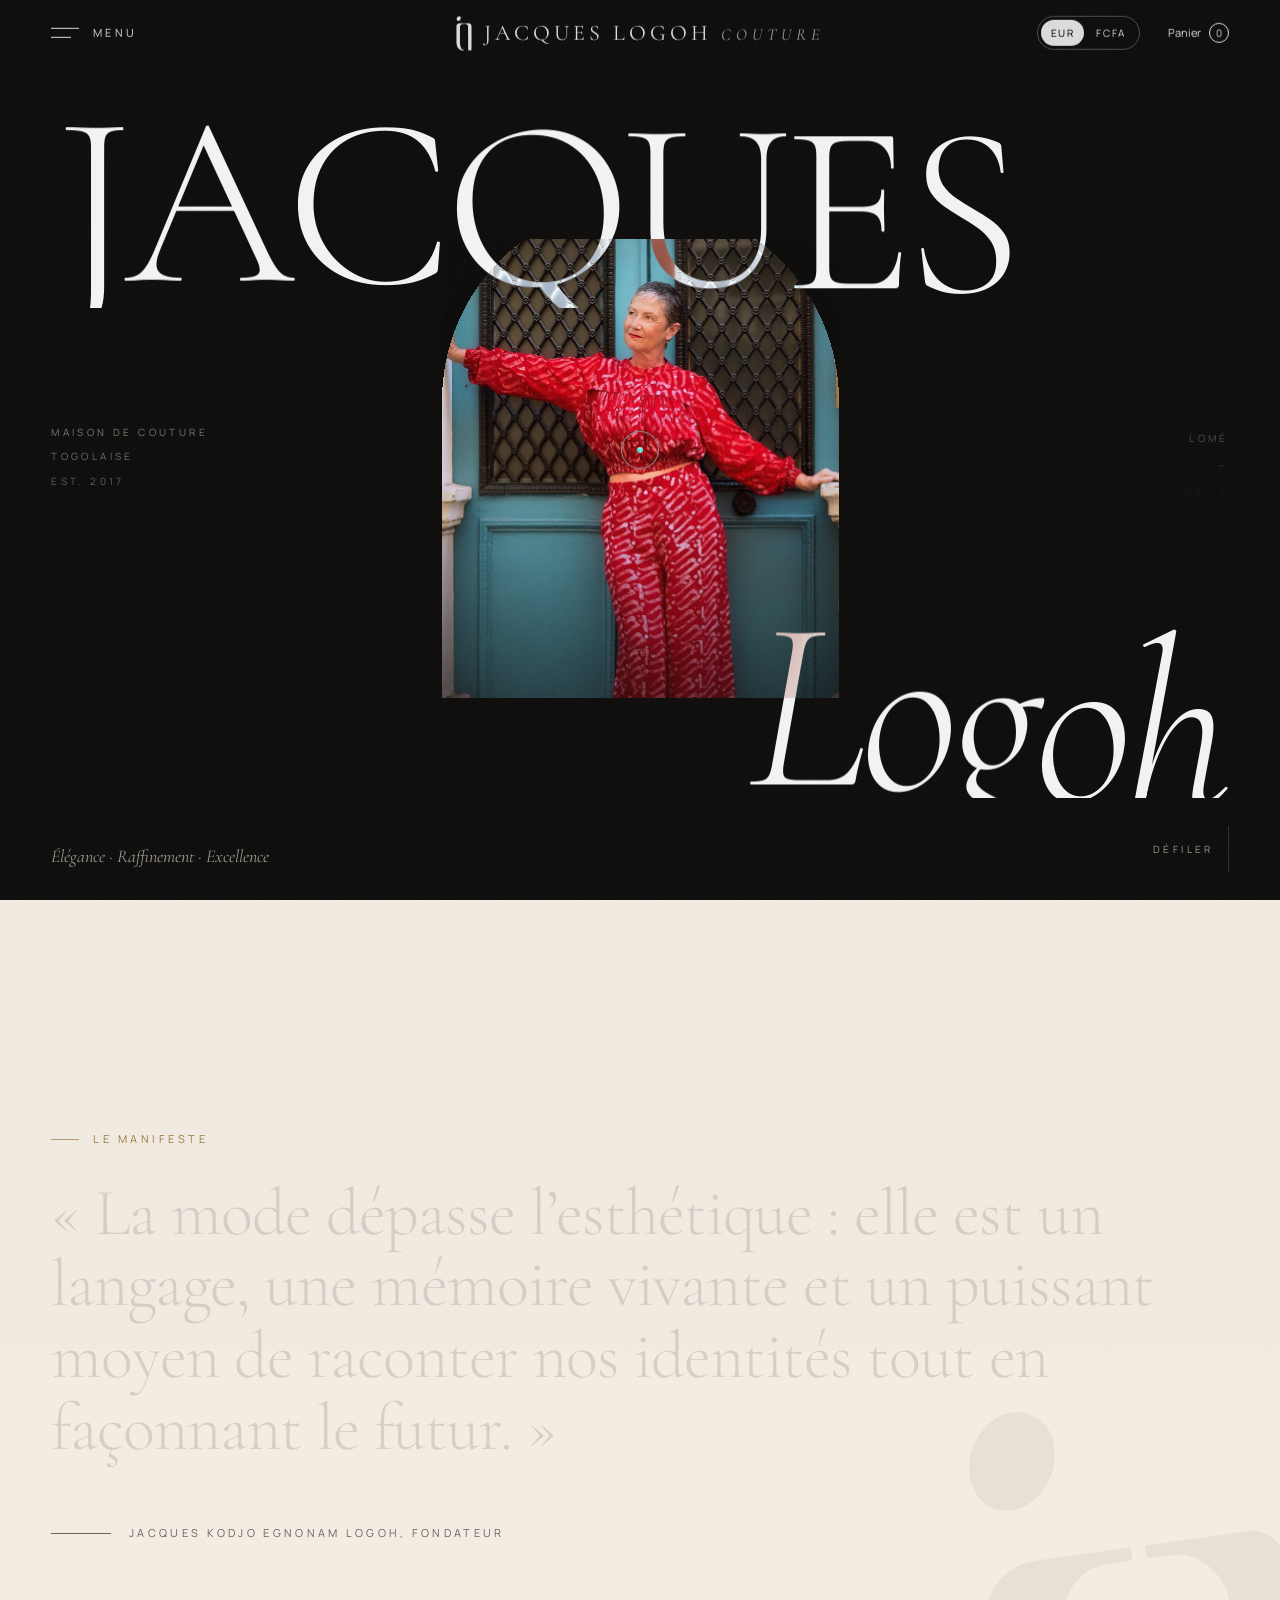
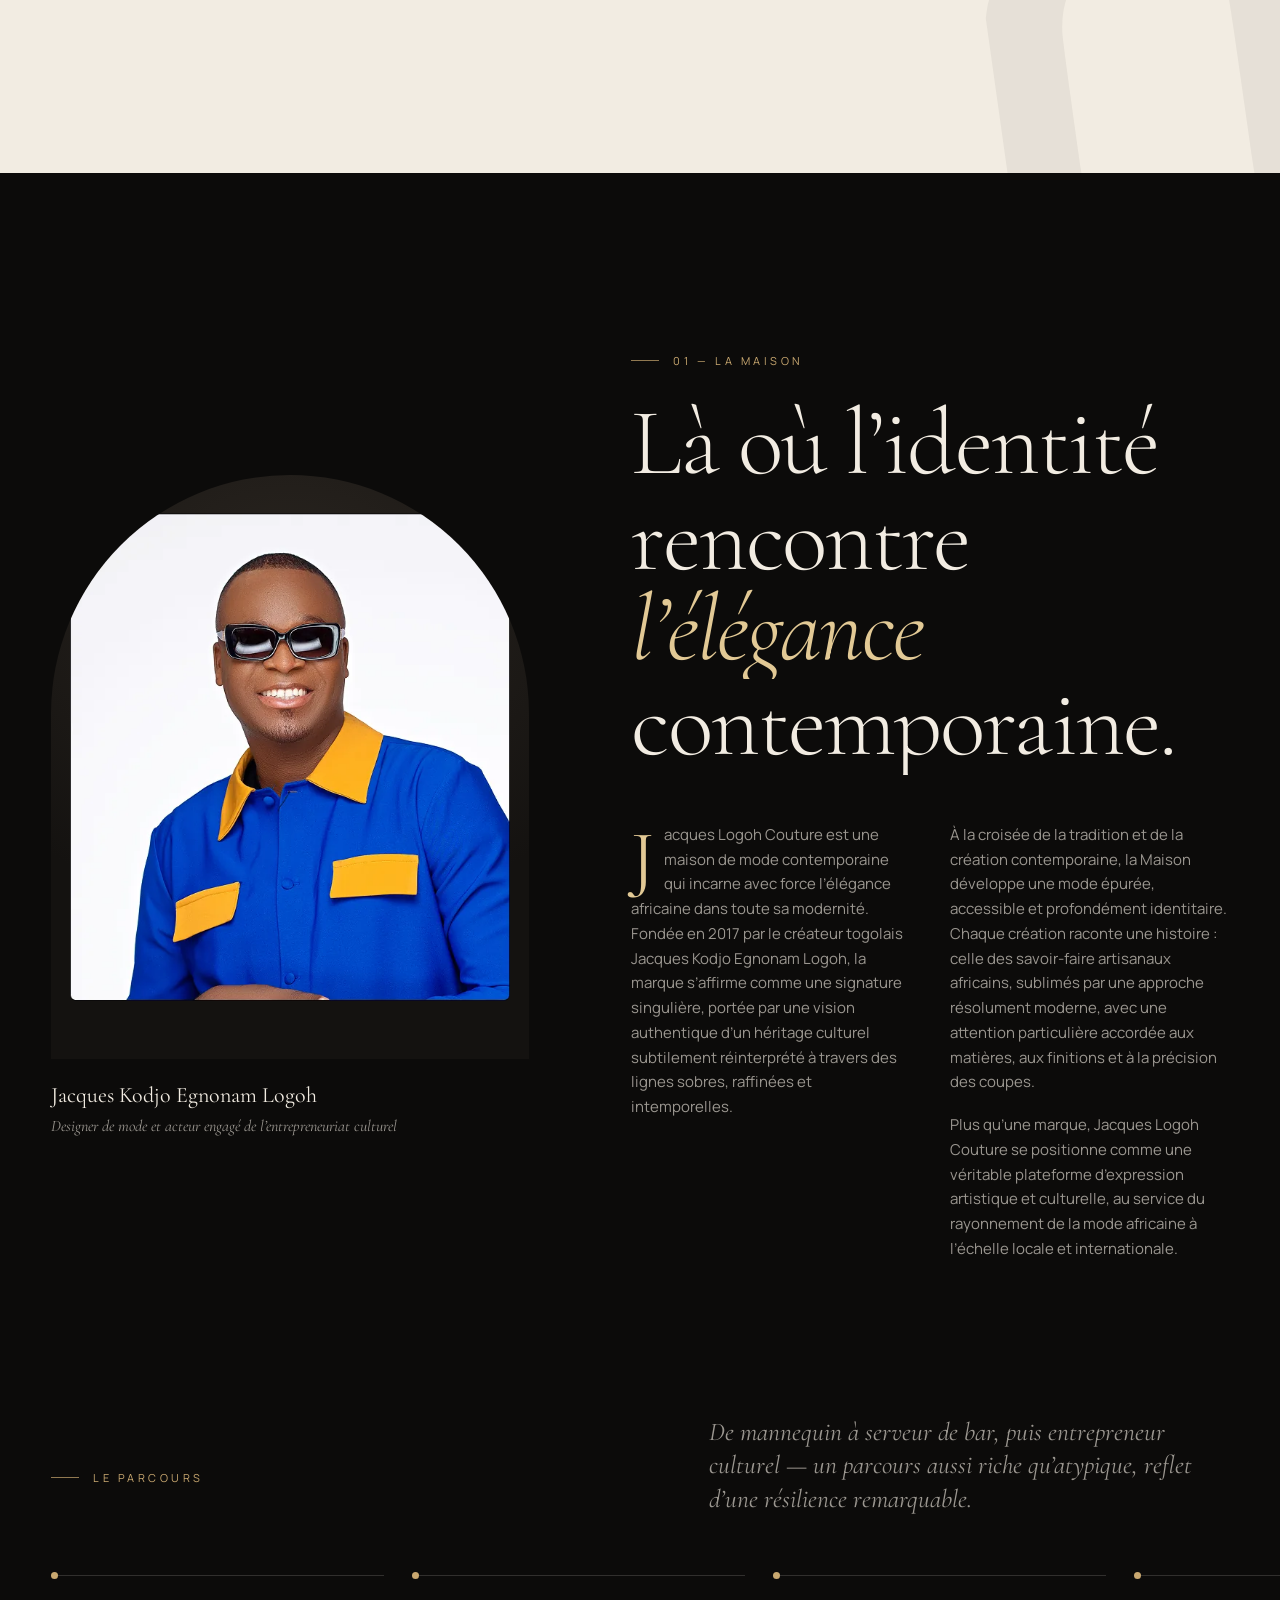
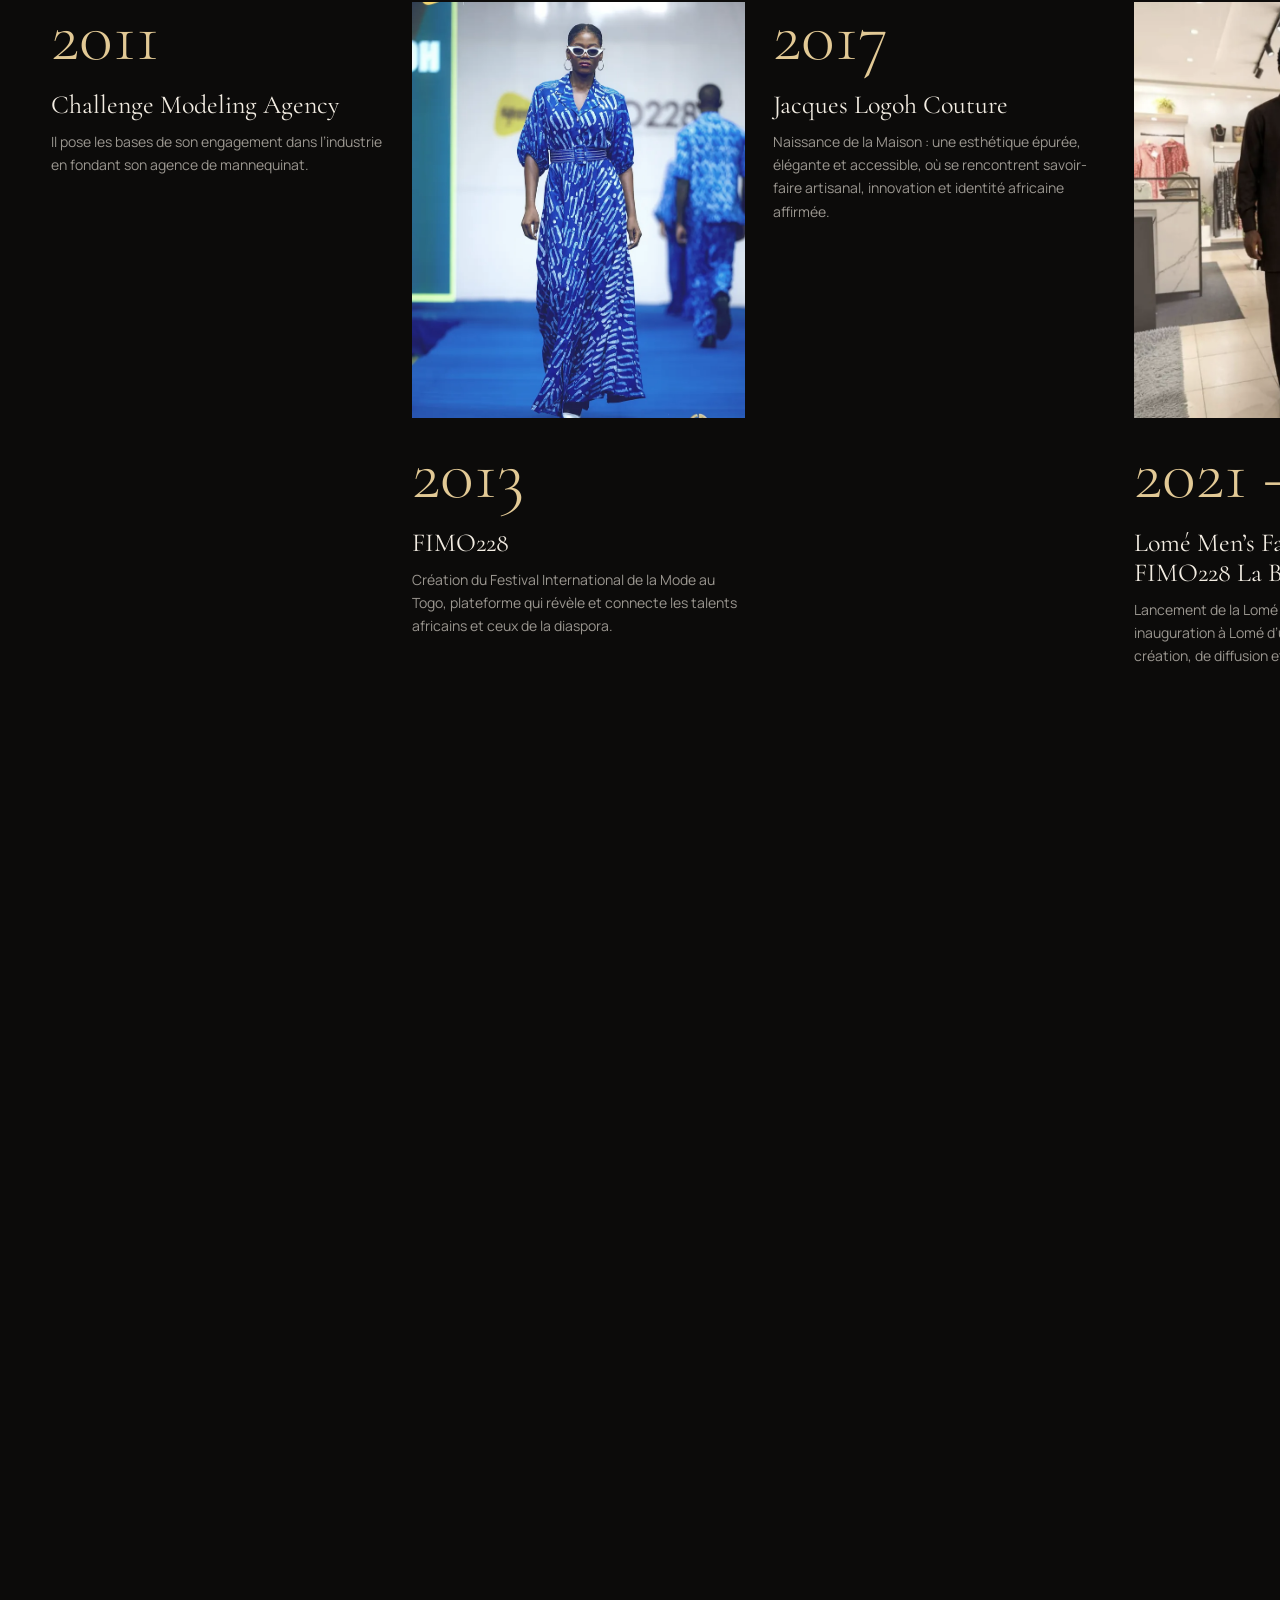
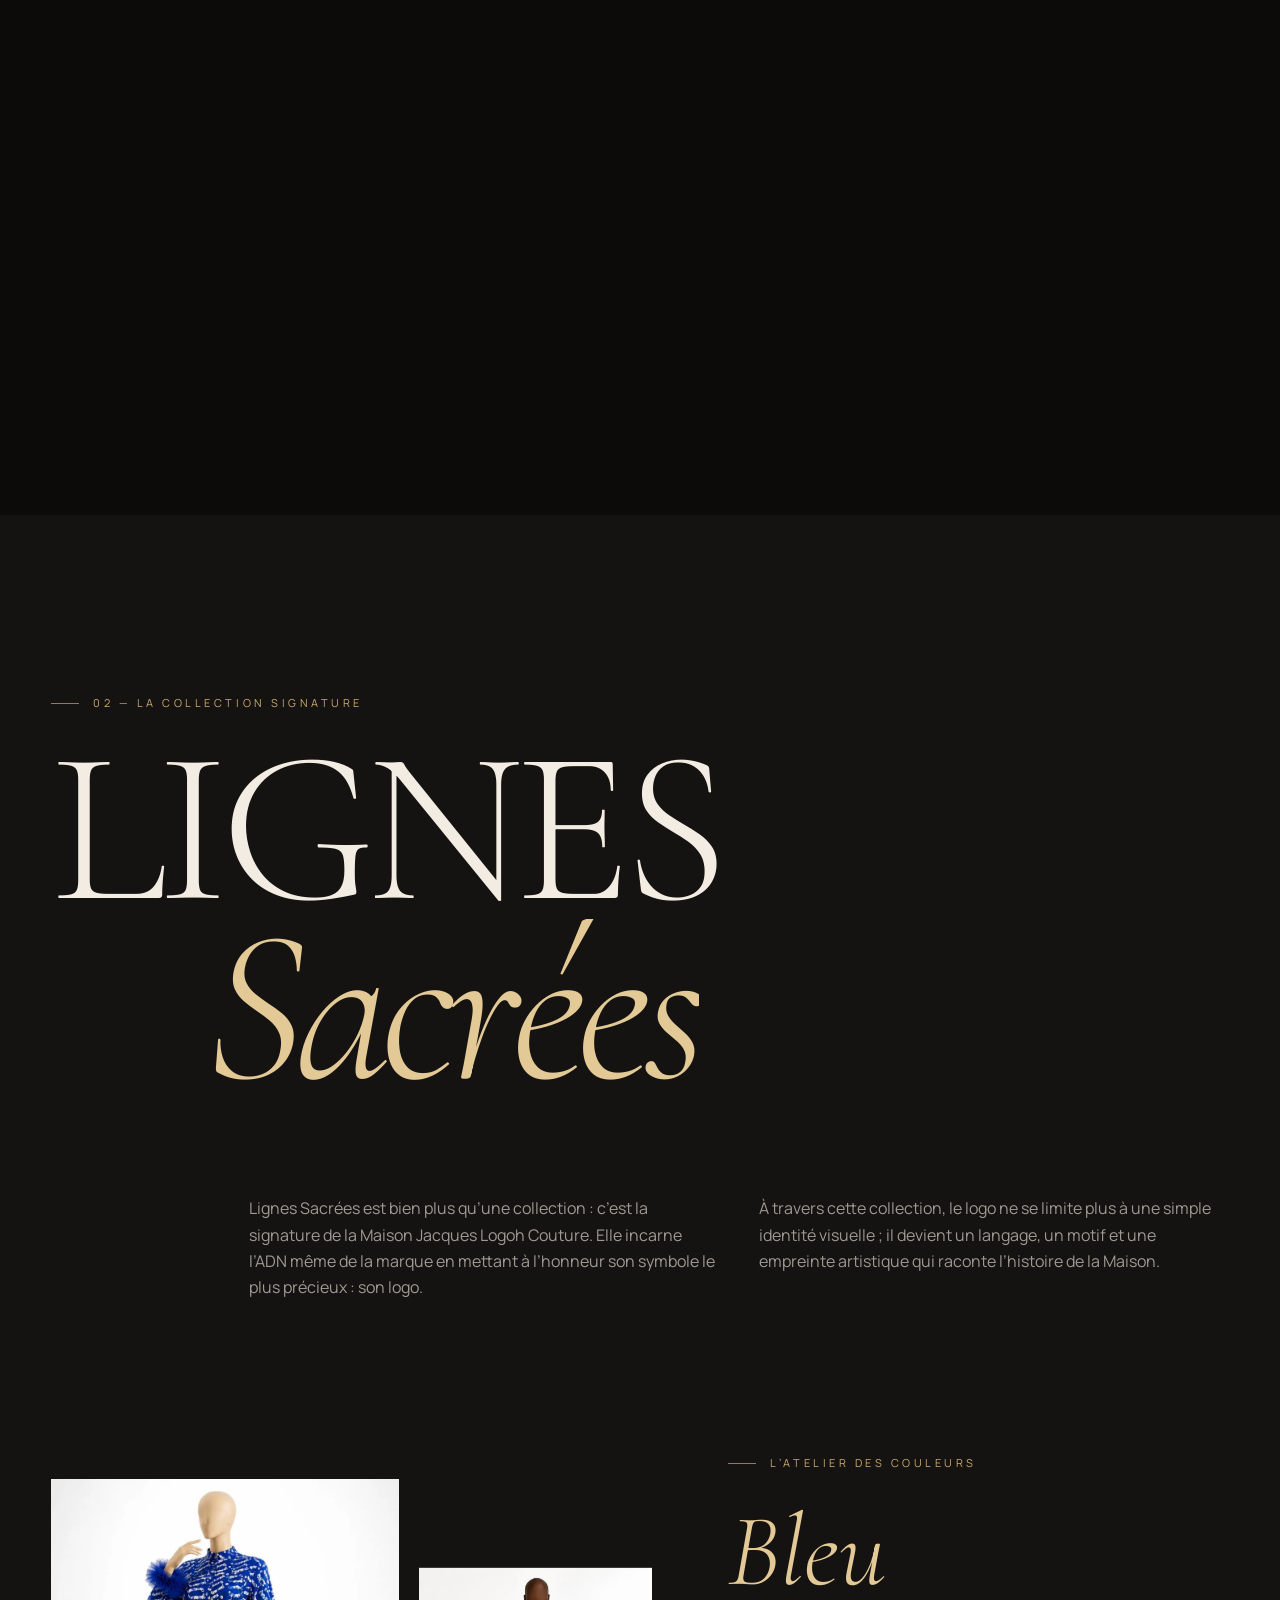
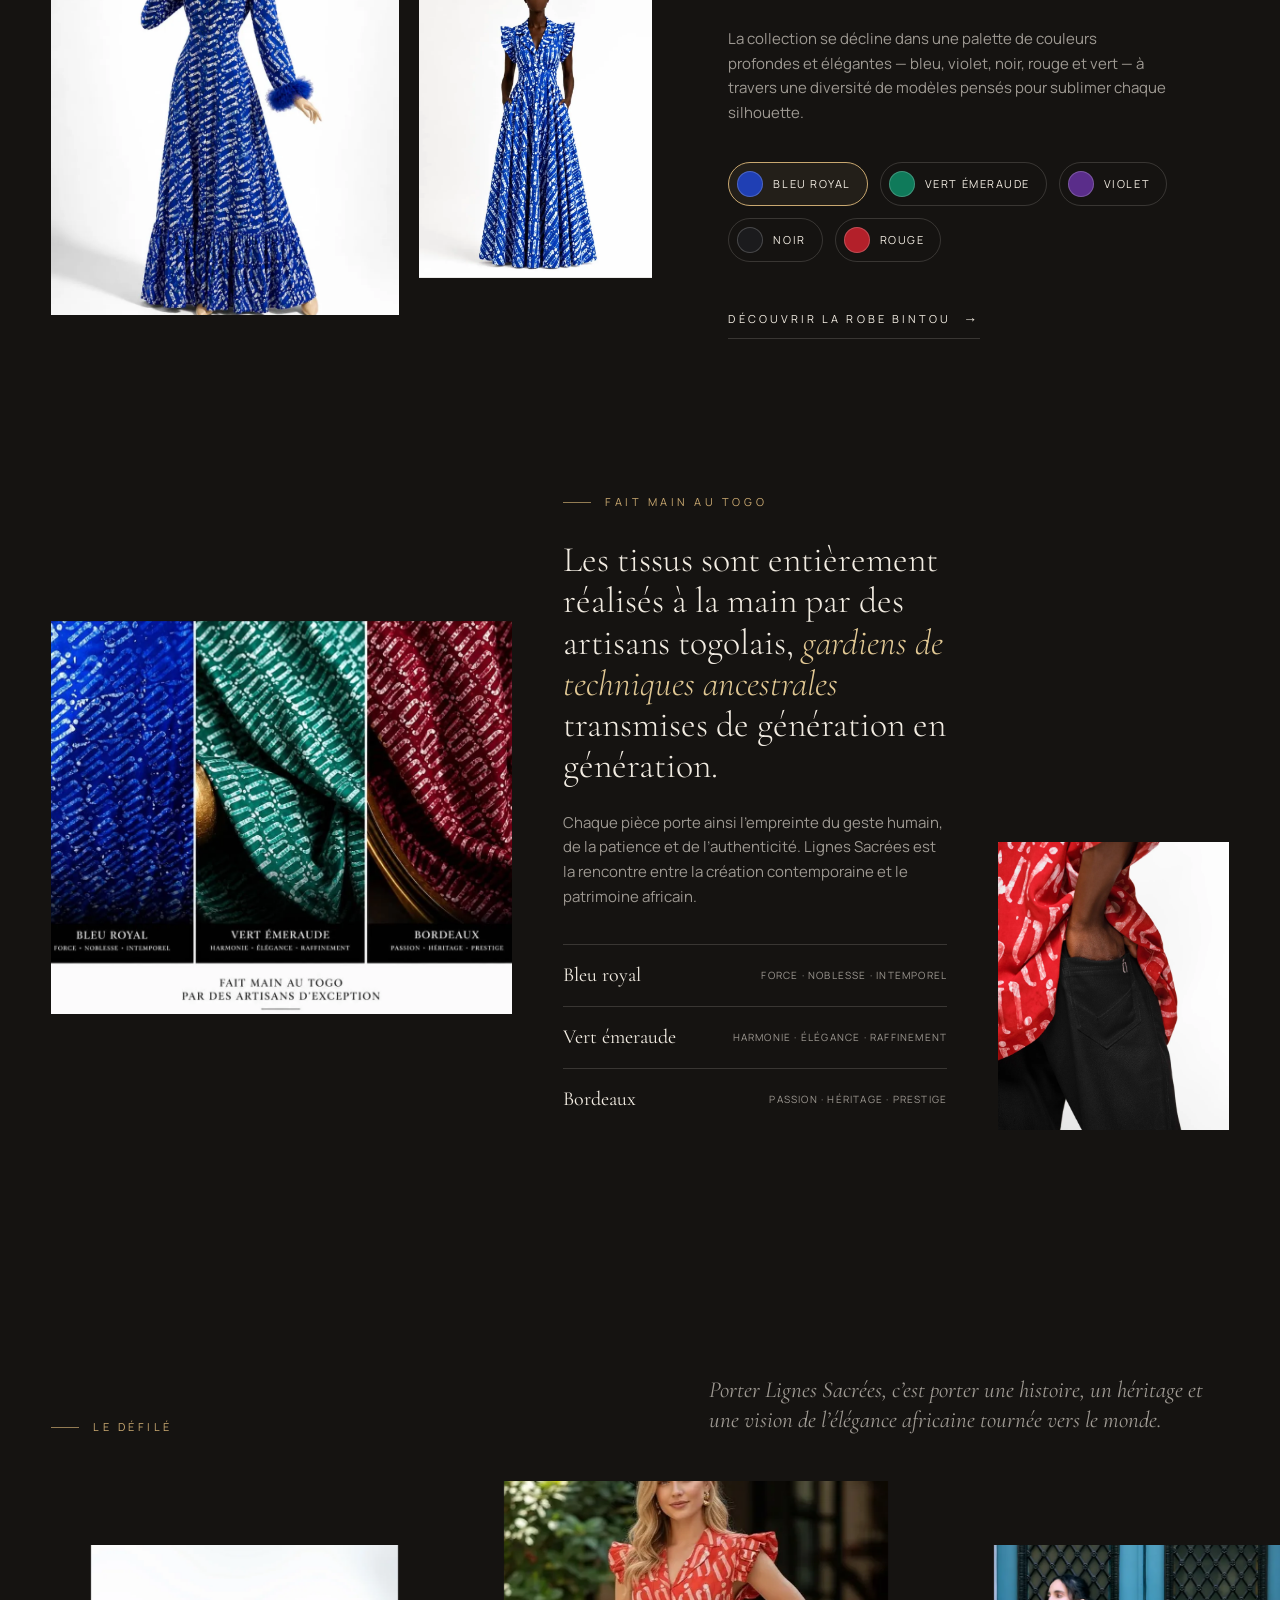
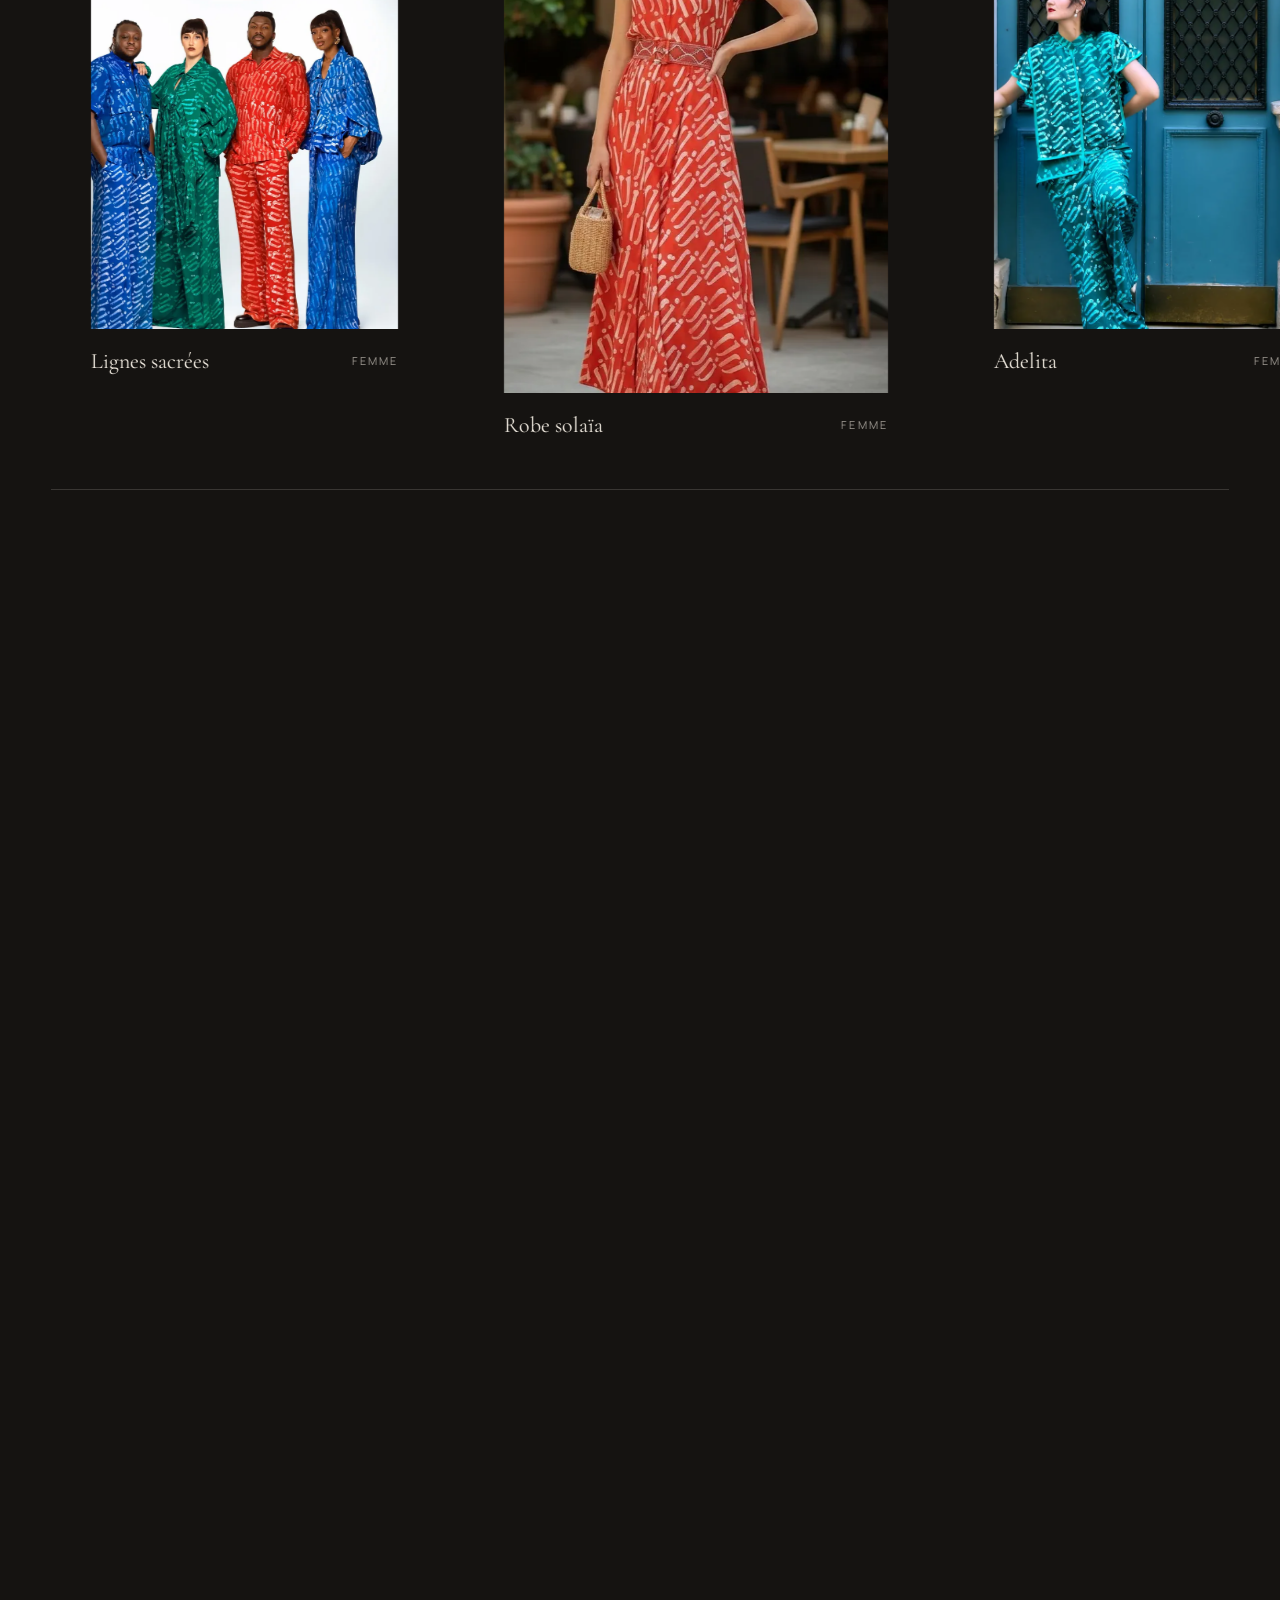
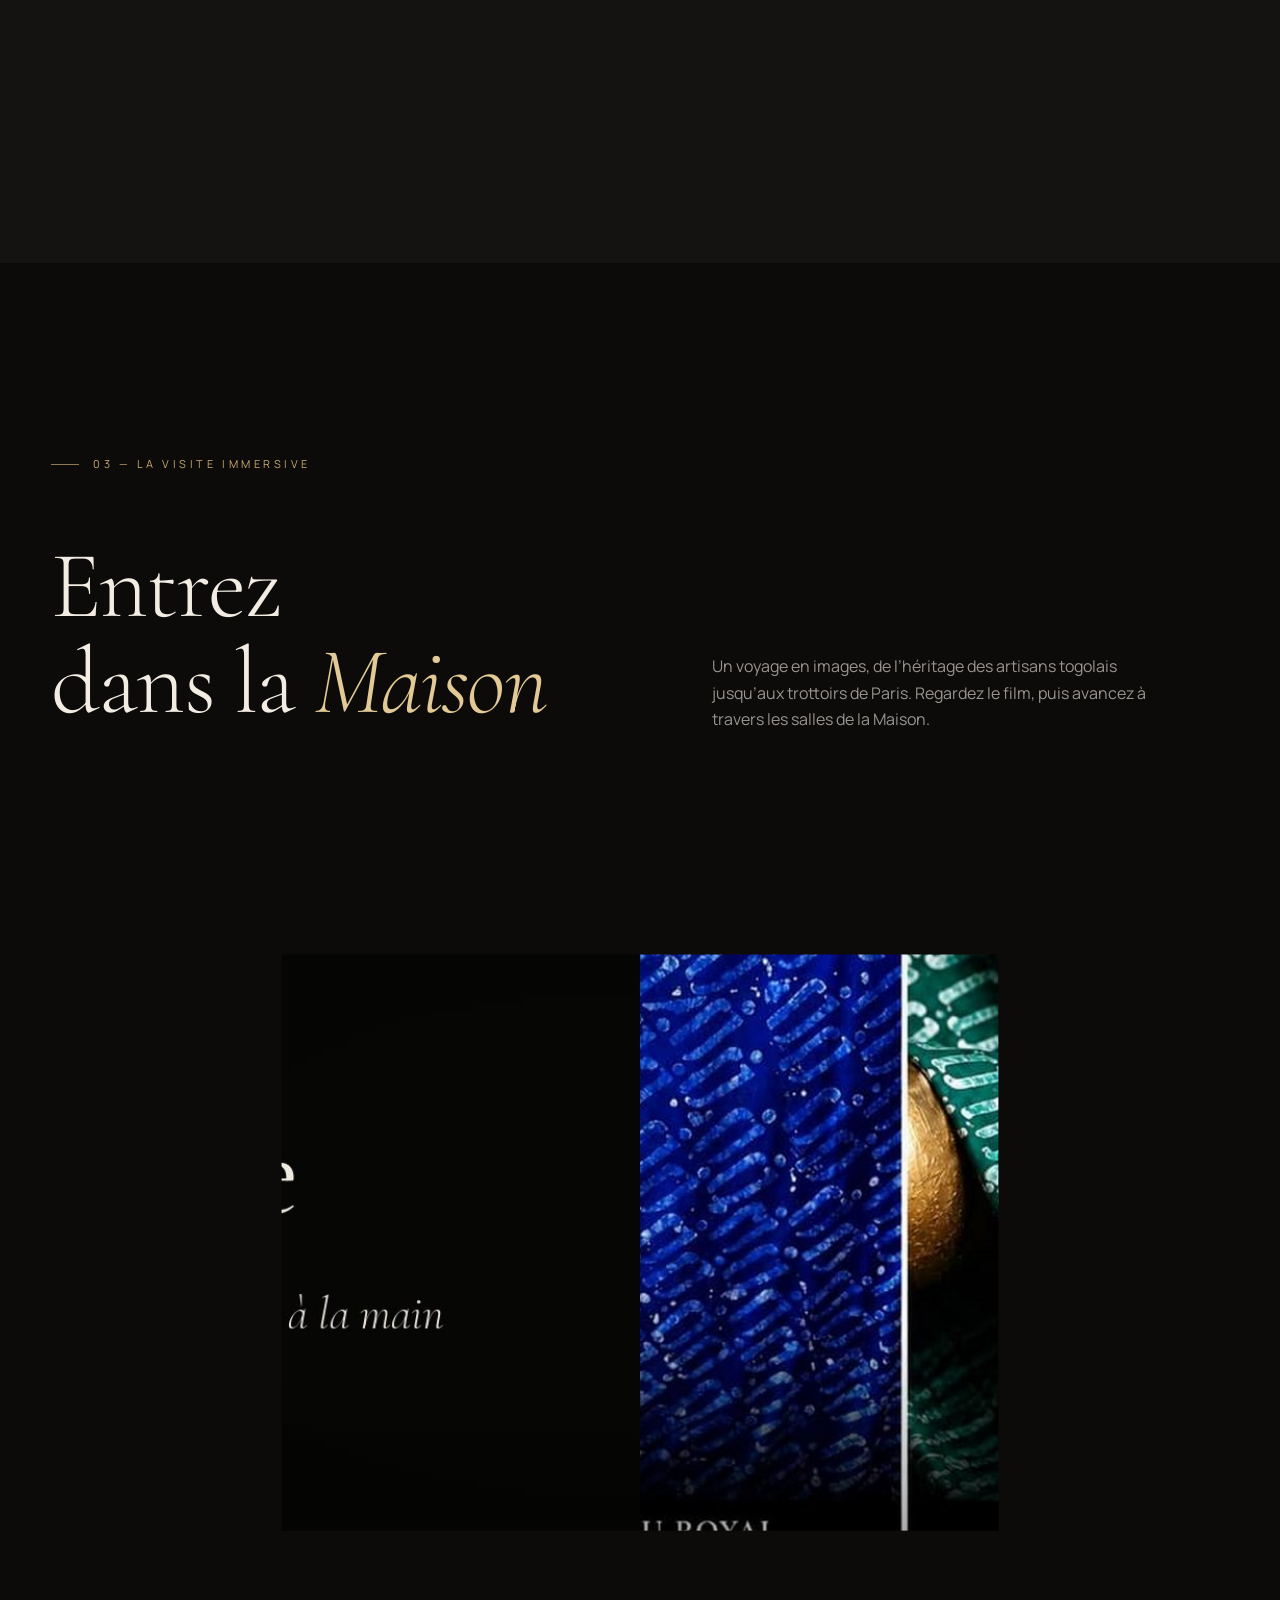
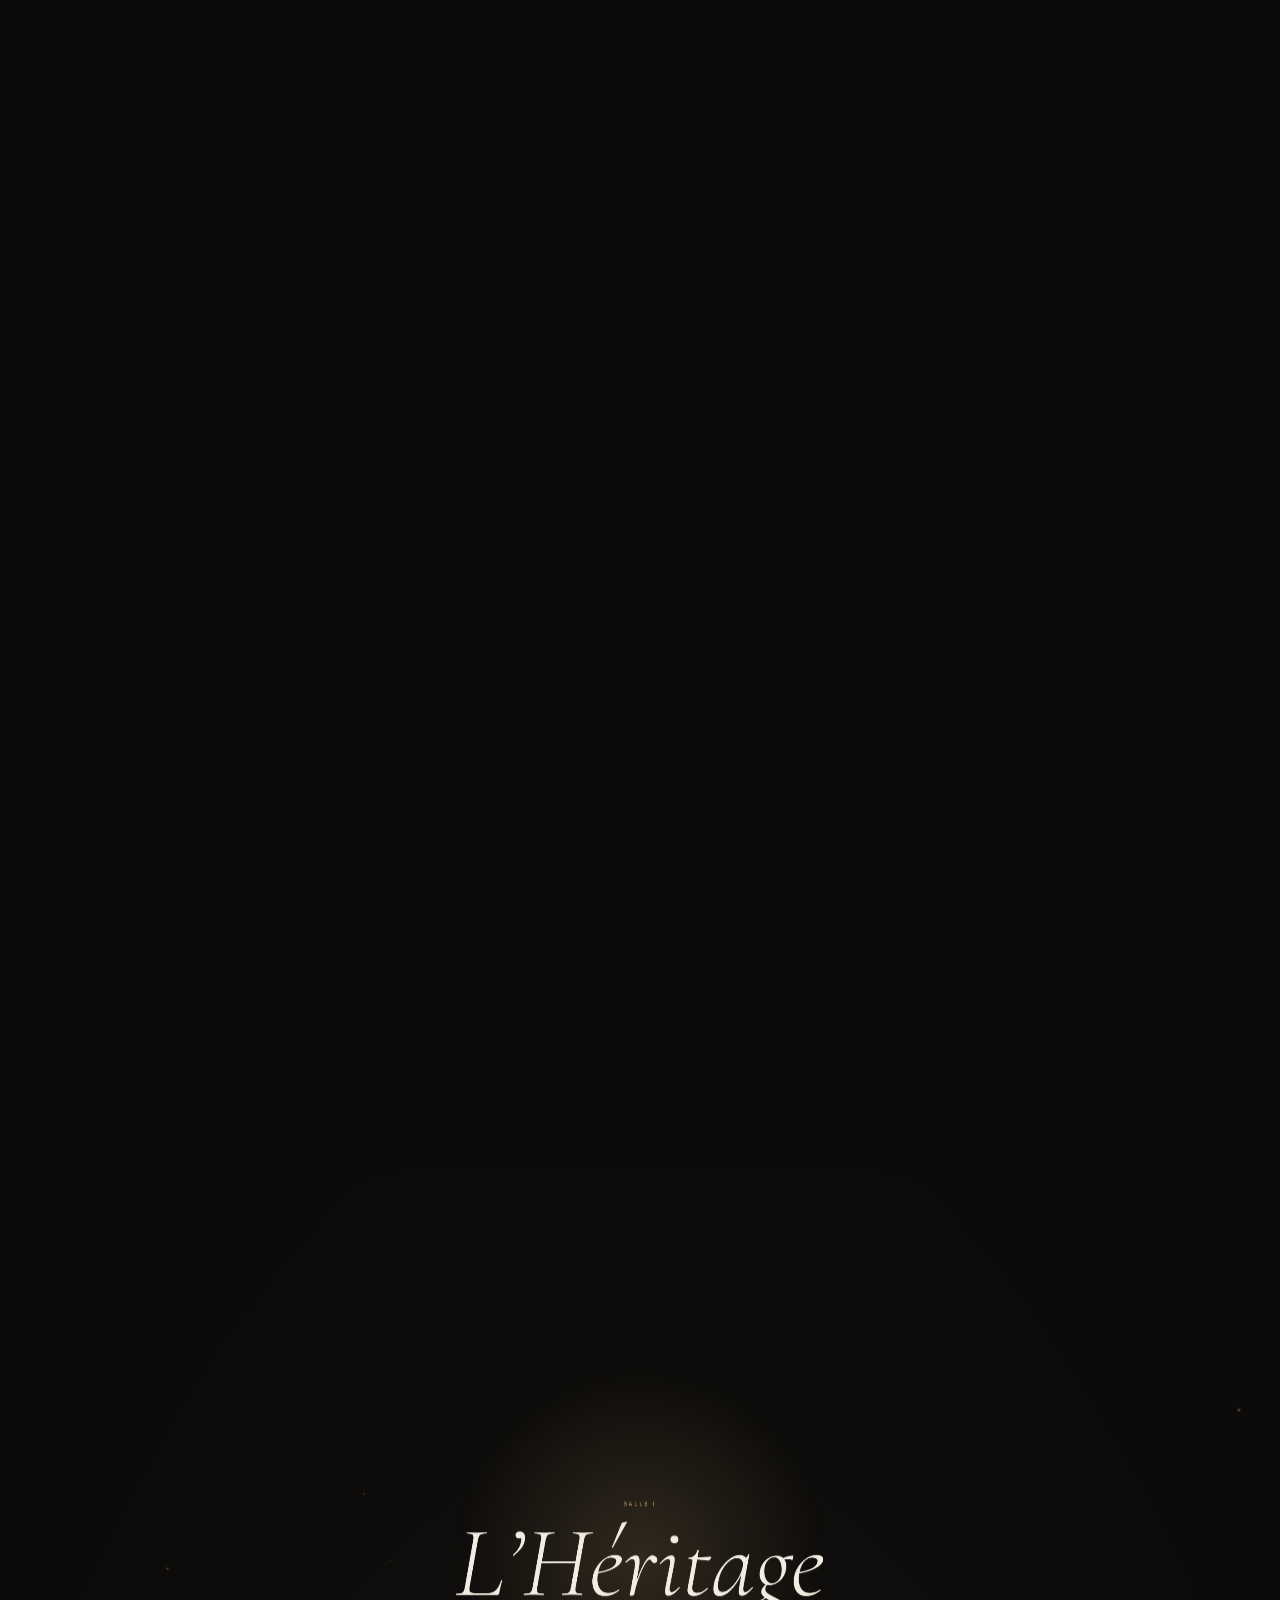
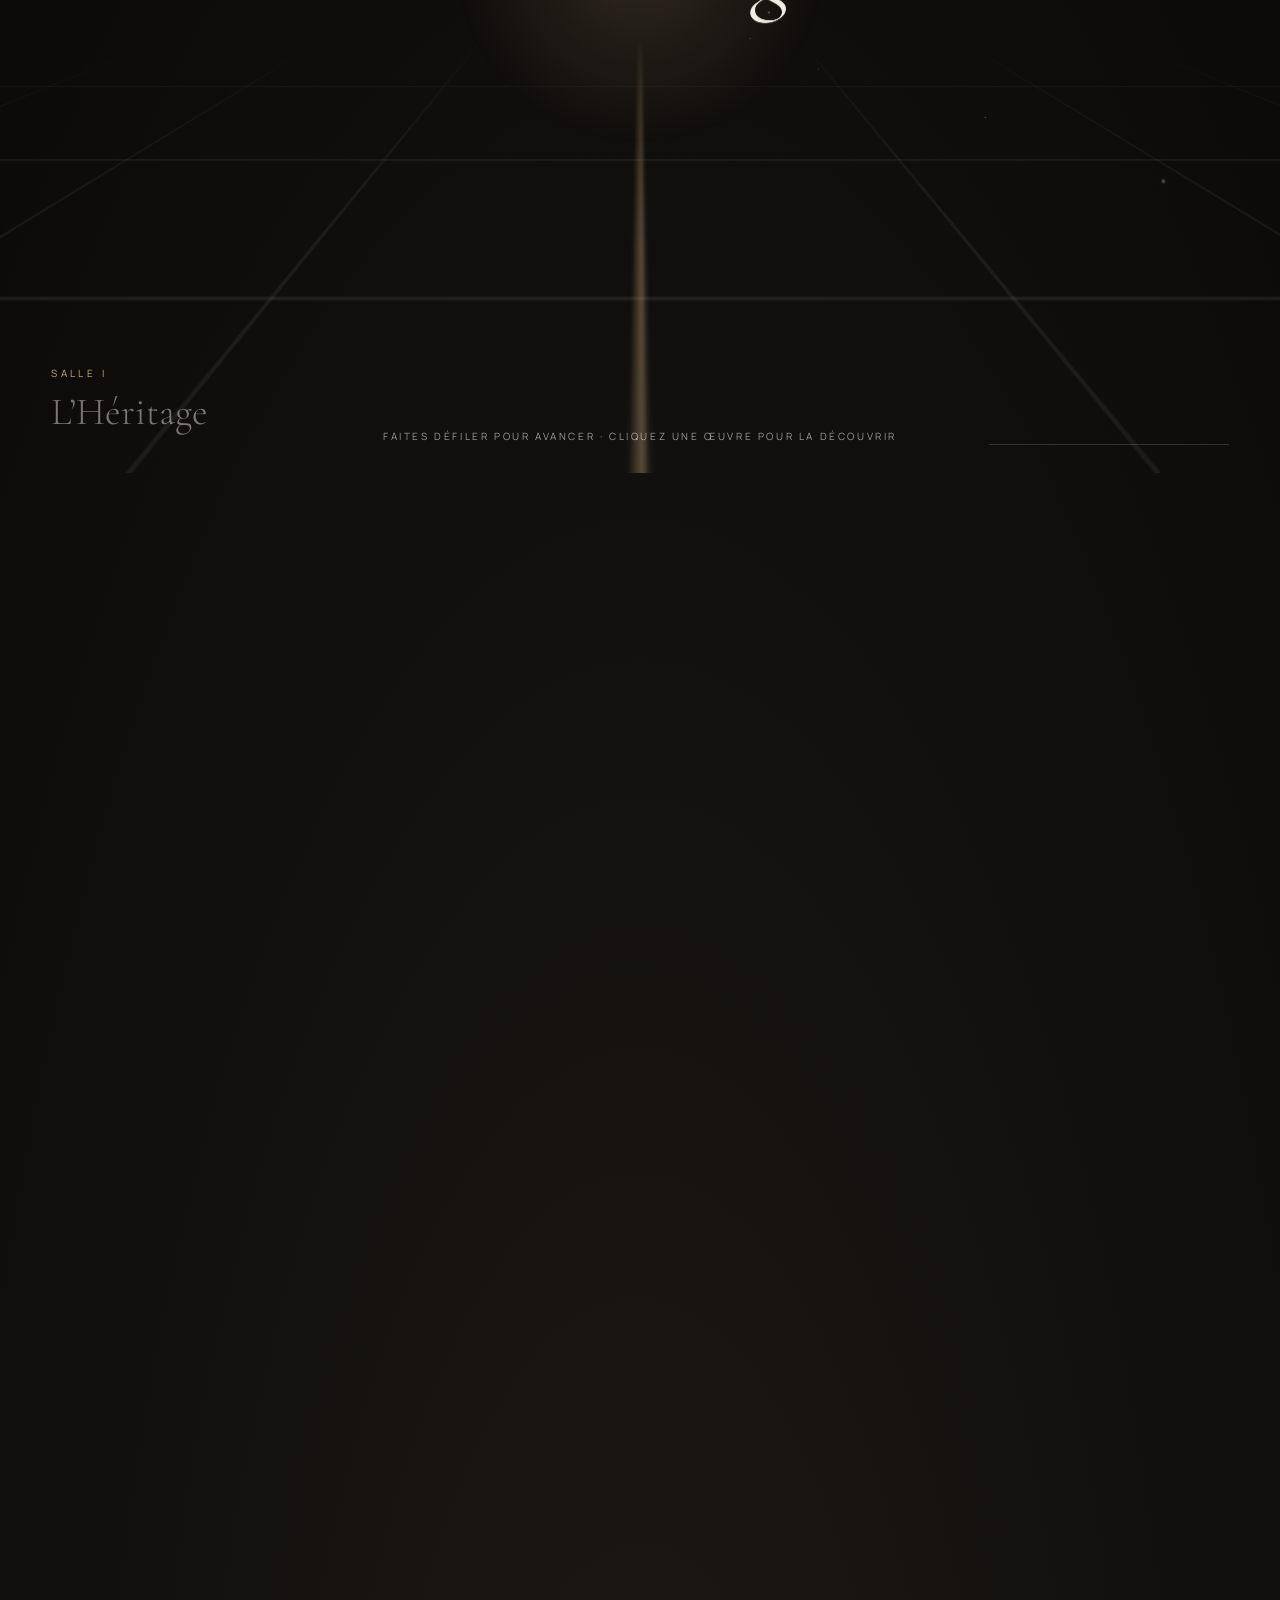
==== commit 34952afe: "Préparer la mise en ligne de la démo (GitHub Pages) - .nojekyll pour servir les fichiers tels quels " ====
--- a/index.html
+++ b/index.html
@@ -6,6 +6,7 @@
 <title>Jacques Logoh Couture — Maison de couture togolaise · Lomé — Paris</title>
 <meta name="description" content="Jacques Logoh Couture, maison de mode contemporaine fondée en 2017 par le créateur togolais Jacques Kodjo Egnonam Logoh. Là où l'identité rencontre l'élégance contemporaine.">
 <meta name="theme-color" content="#0c0b0a">
+<meta name="robots" content="noindex, nofollow"><!-- démo de présentation : ne pas indexer -->
 <meta property="og:title" content="Jacques Logoh Couture">
 <meta property="og:description" content="Élégance · Raffinement · Excellence. Maison togolaise de haute couture — Lomé · Paris.">
 <meta property="og:image" content="assets/video/film-maison.jpg">
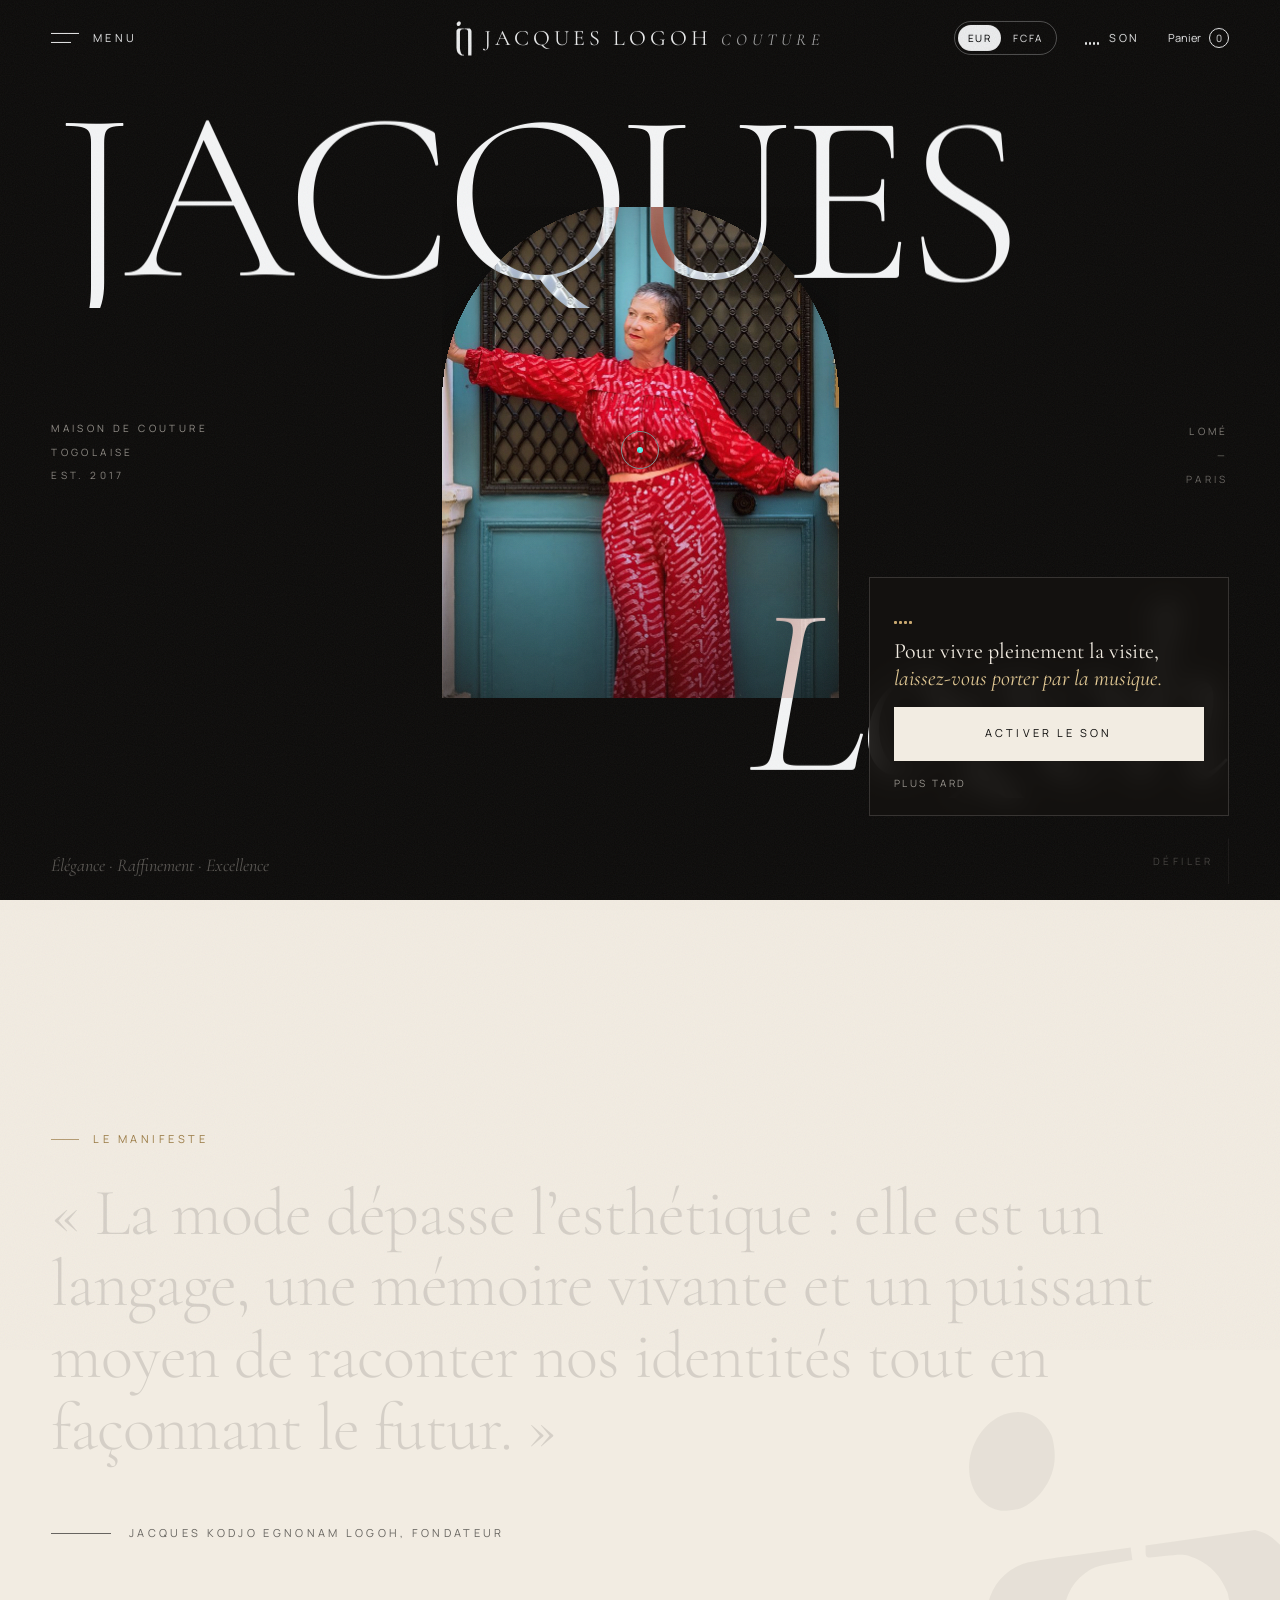
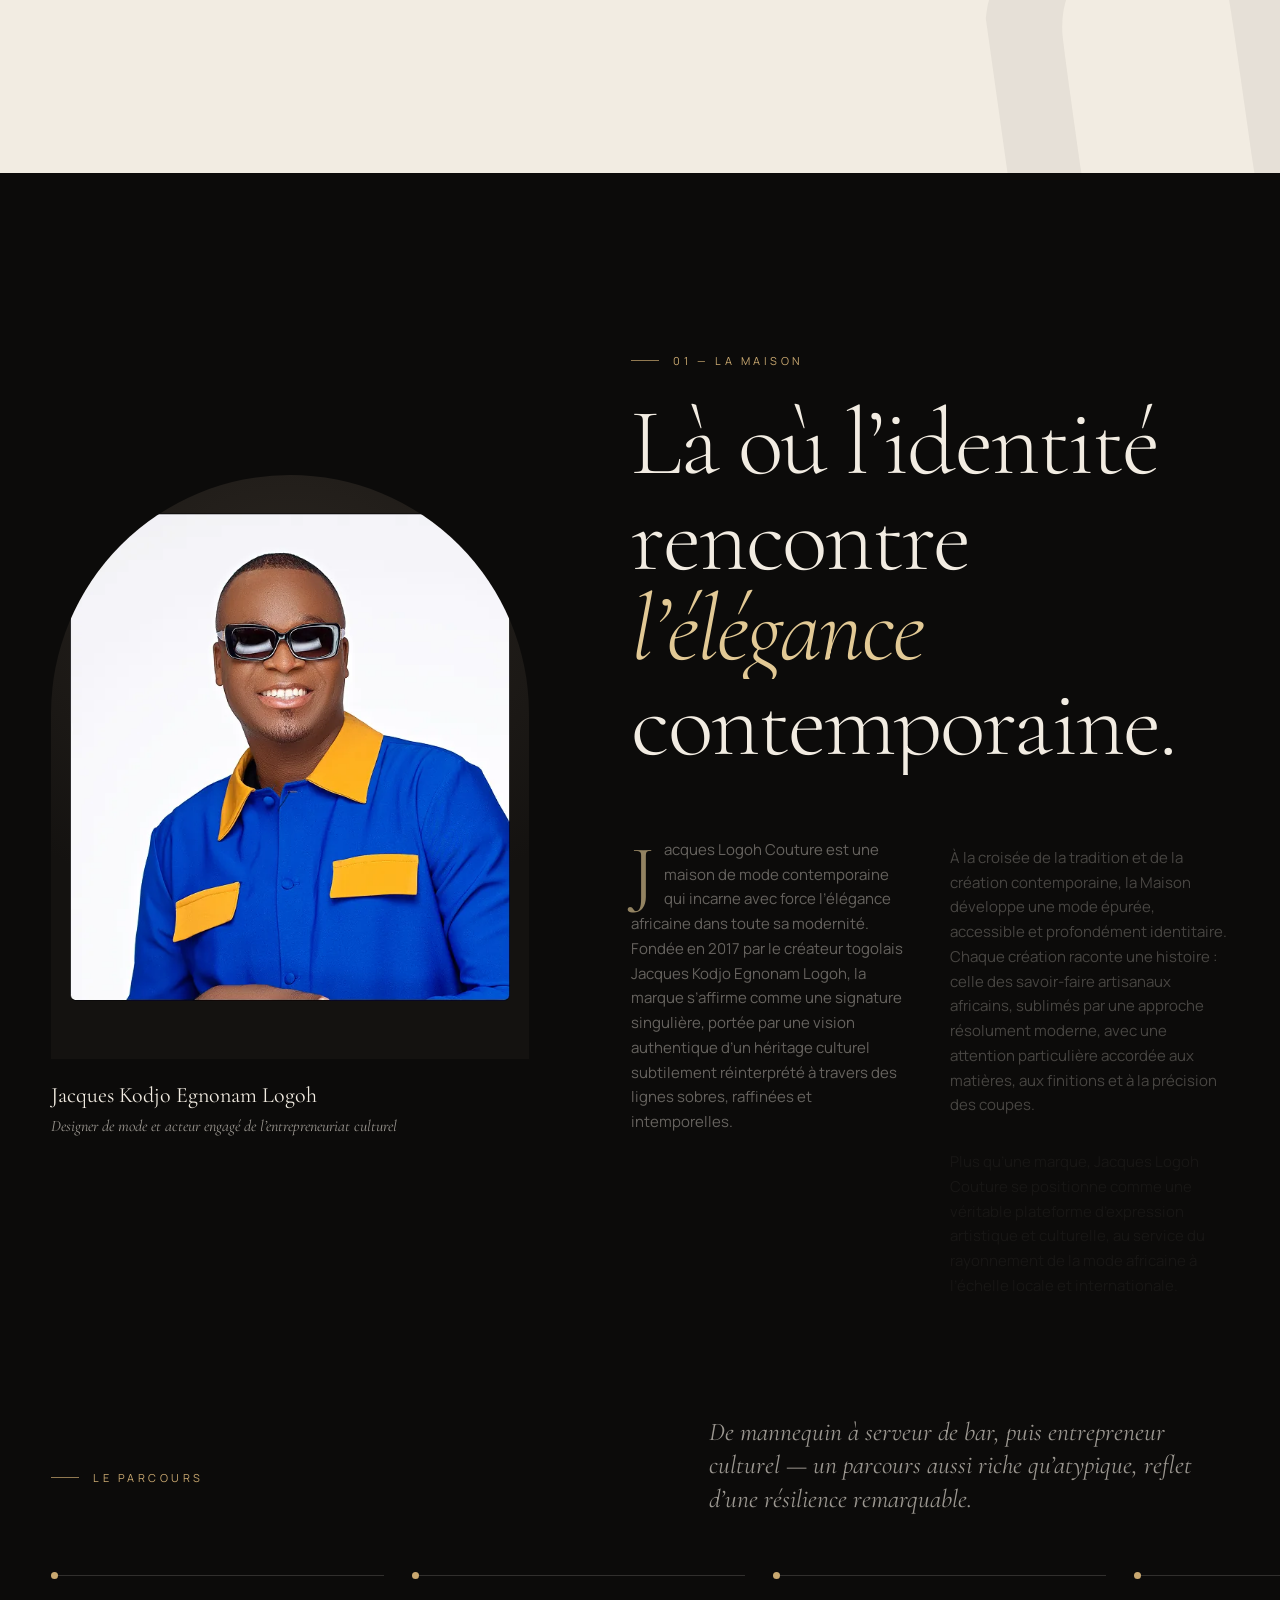
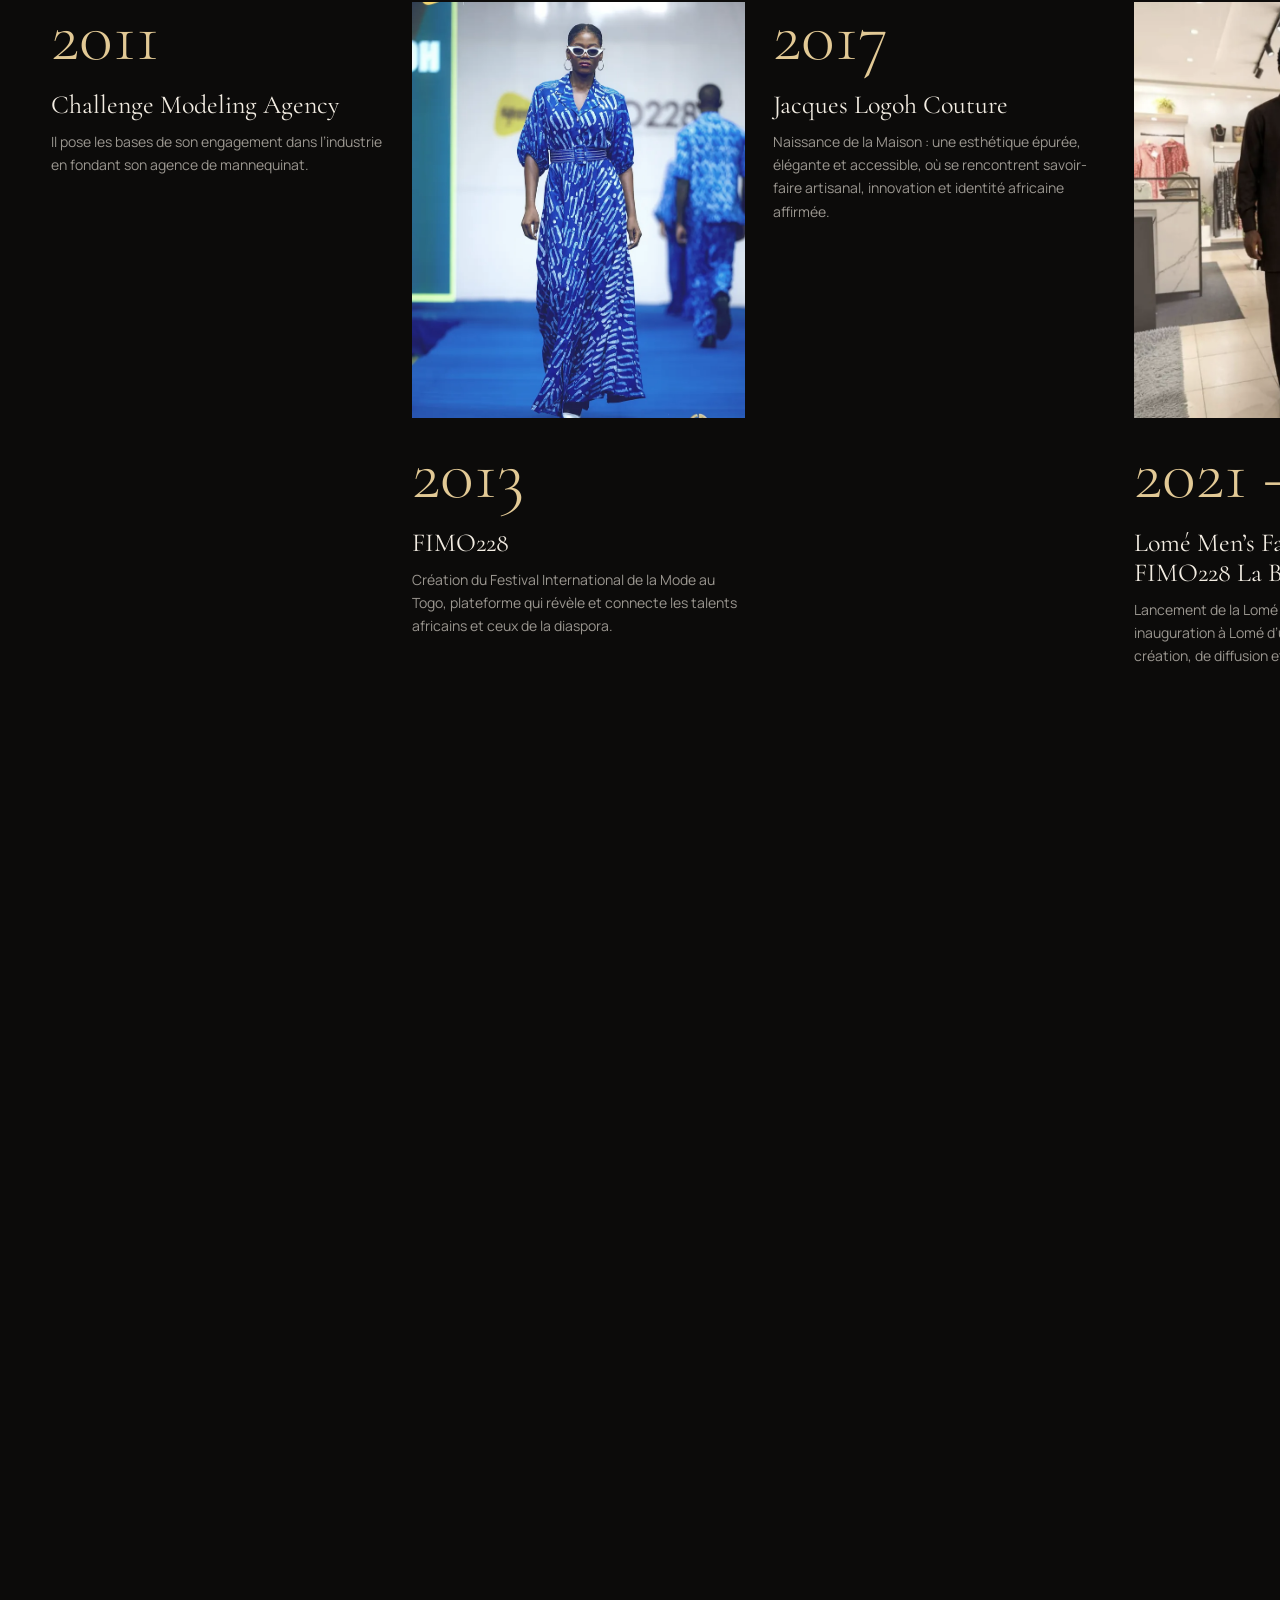
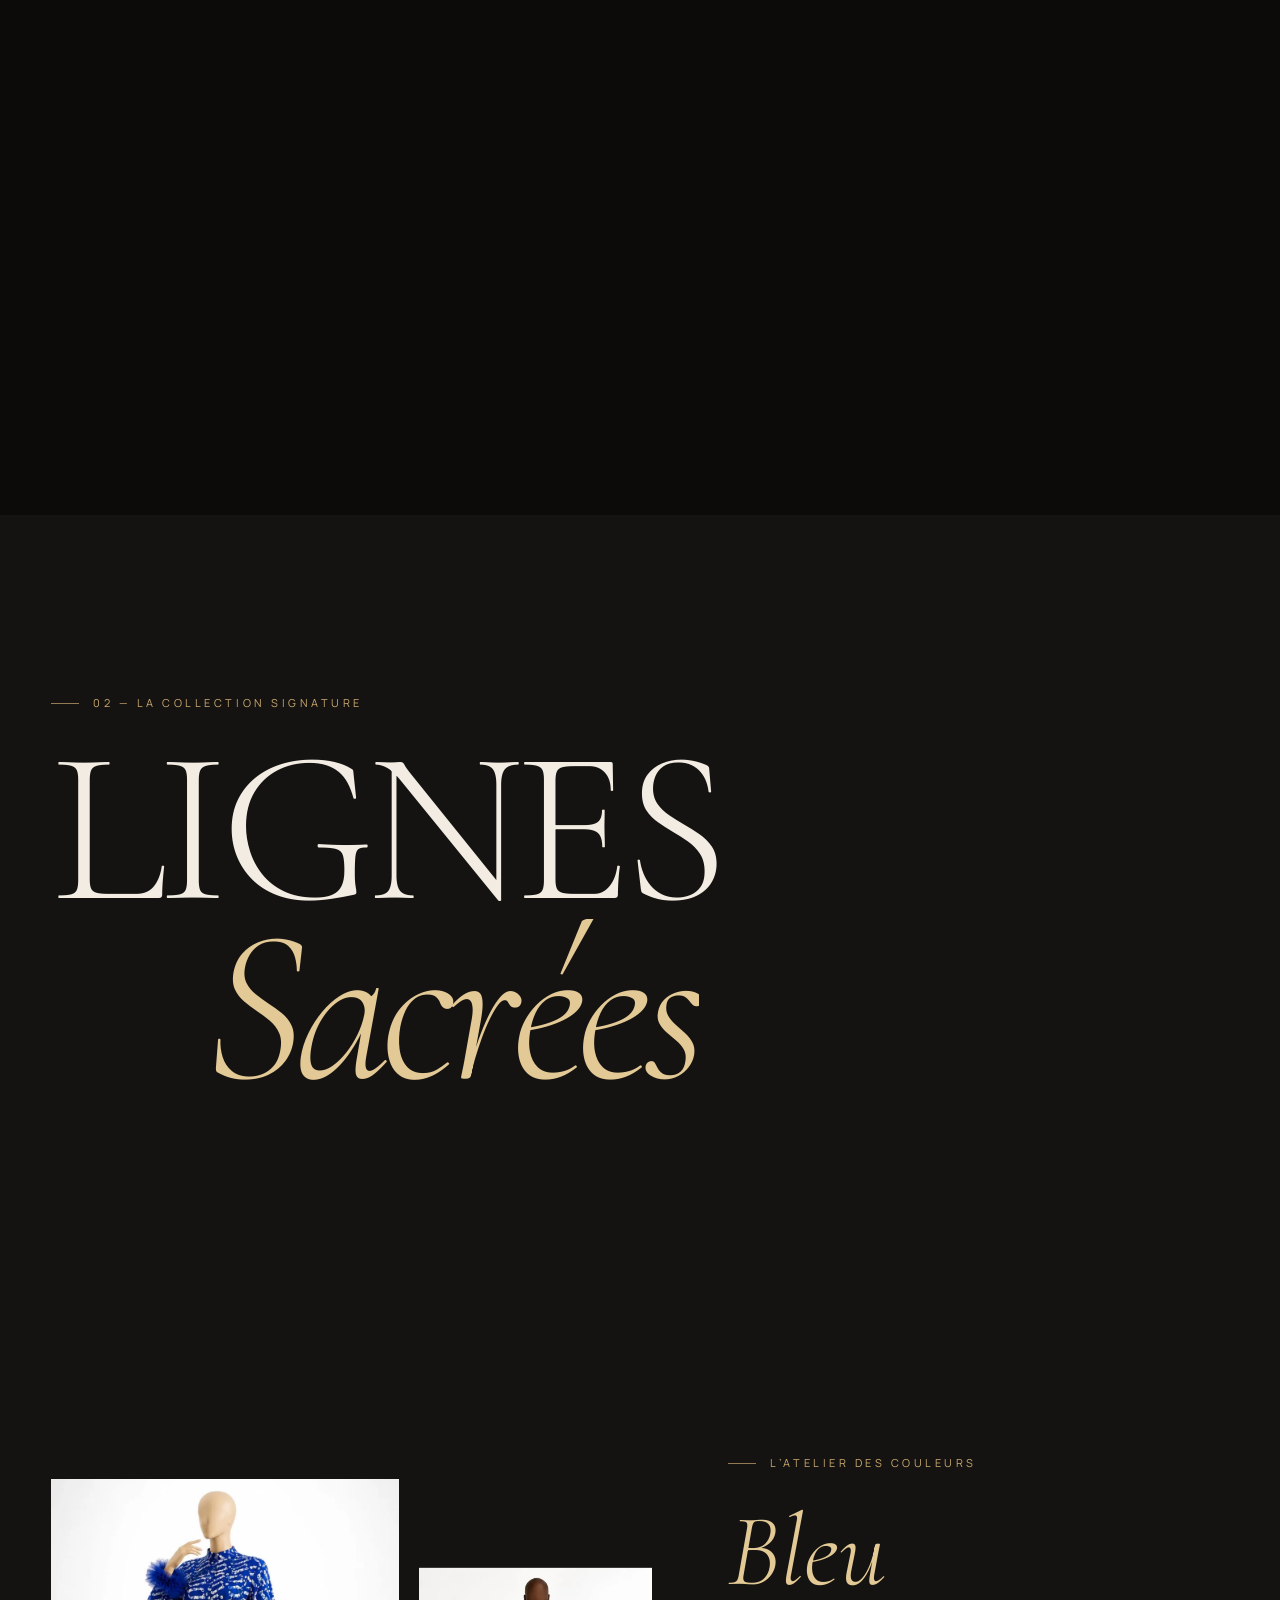
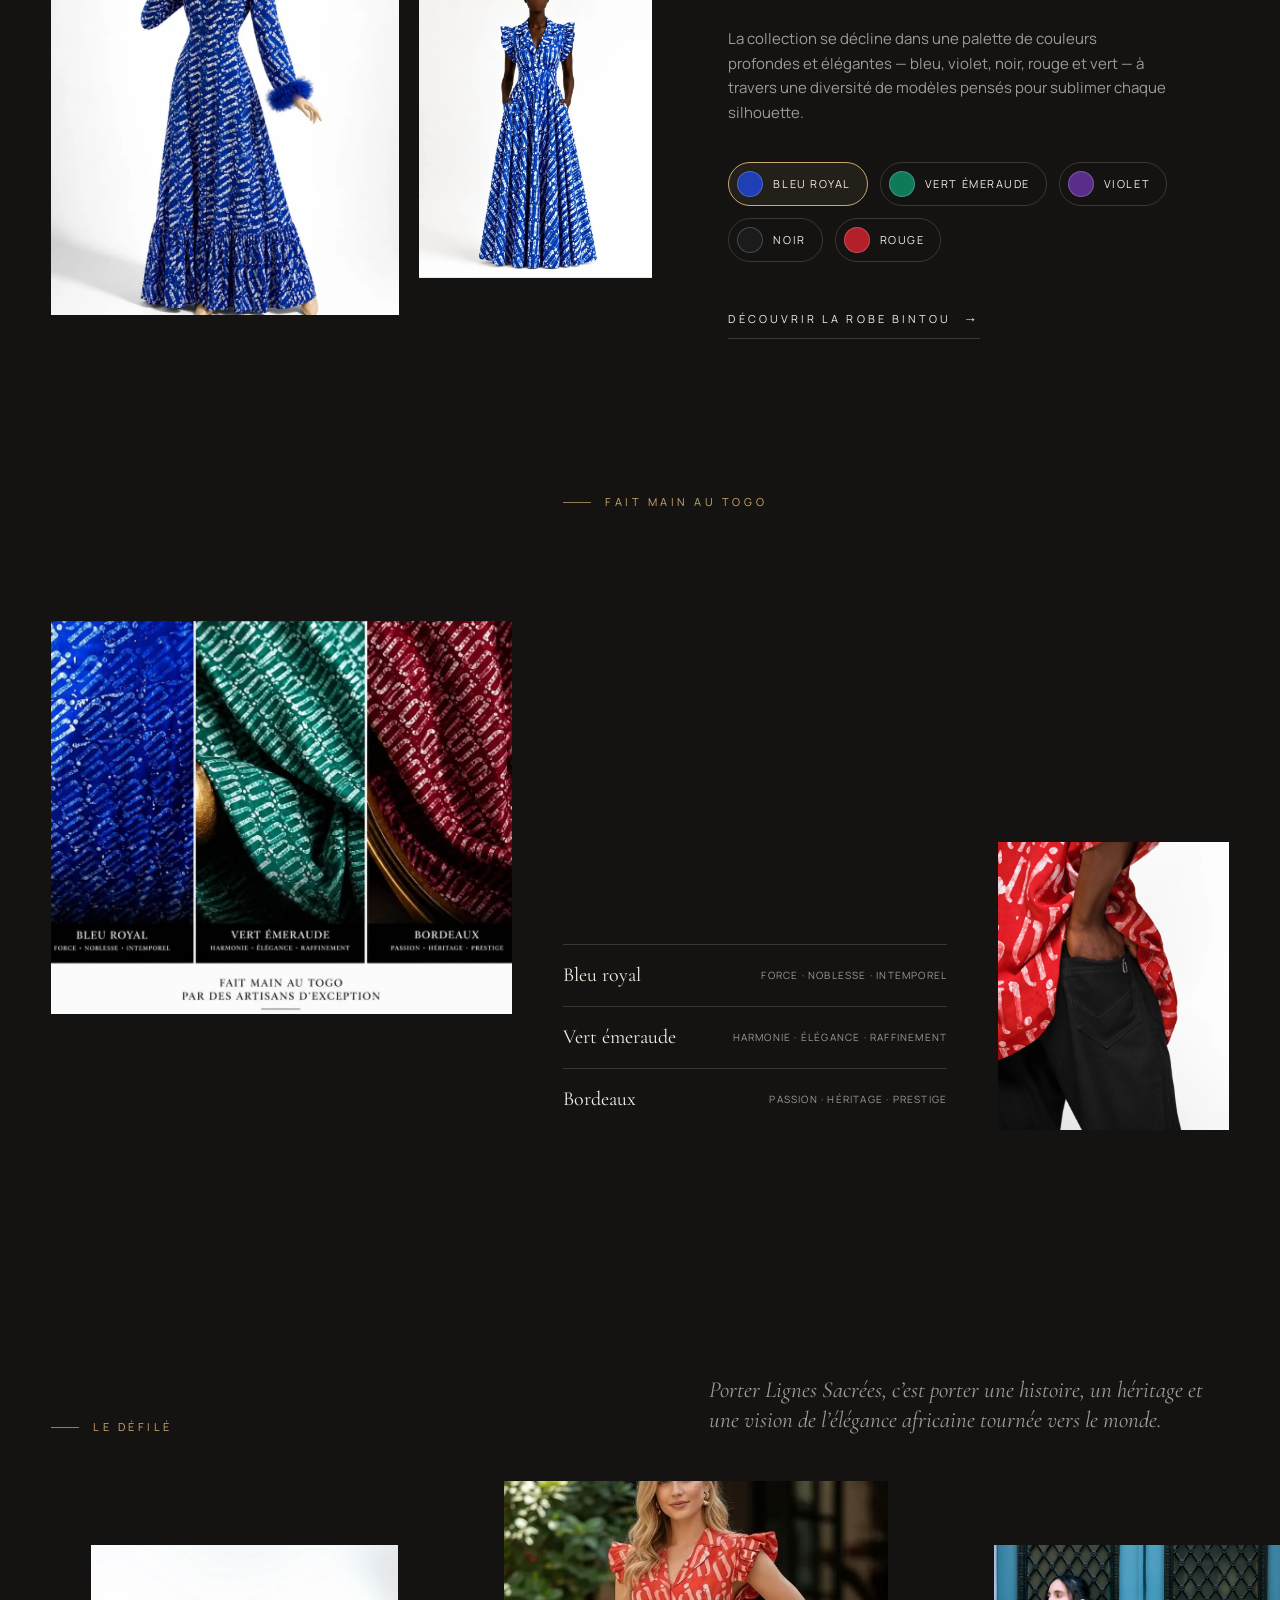
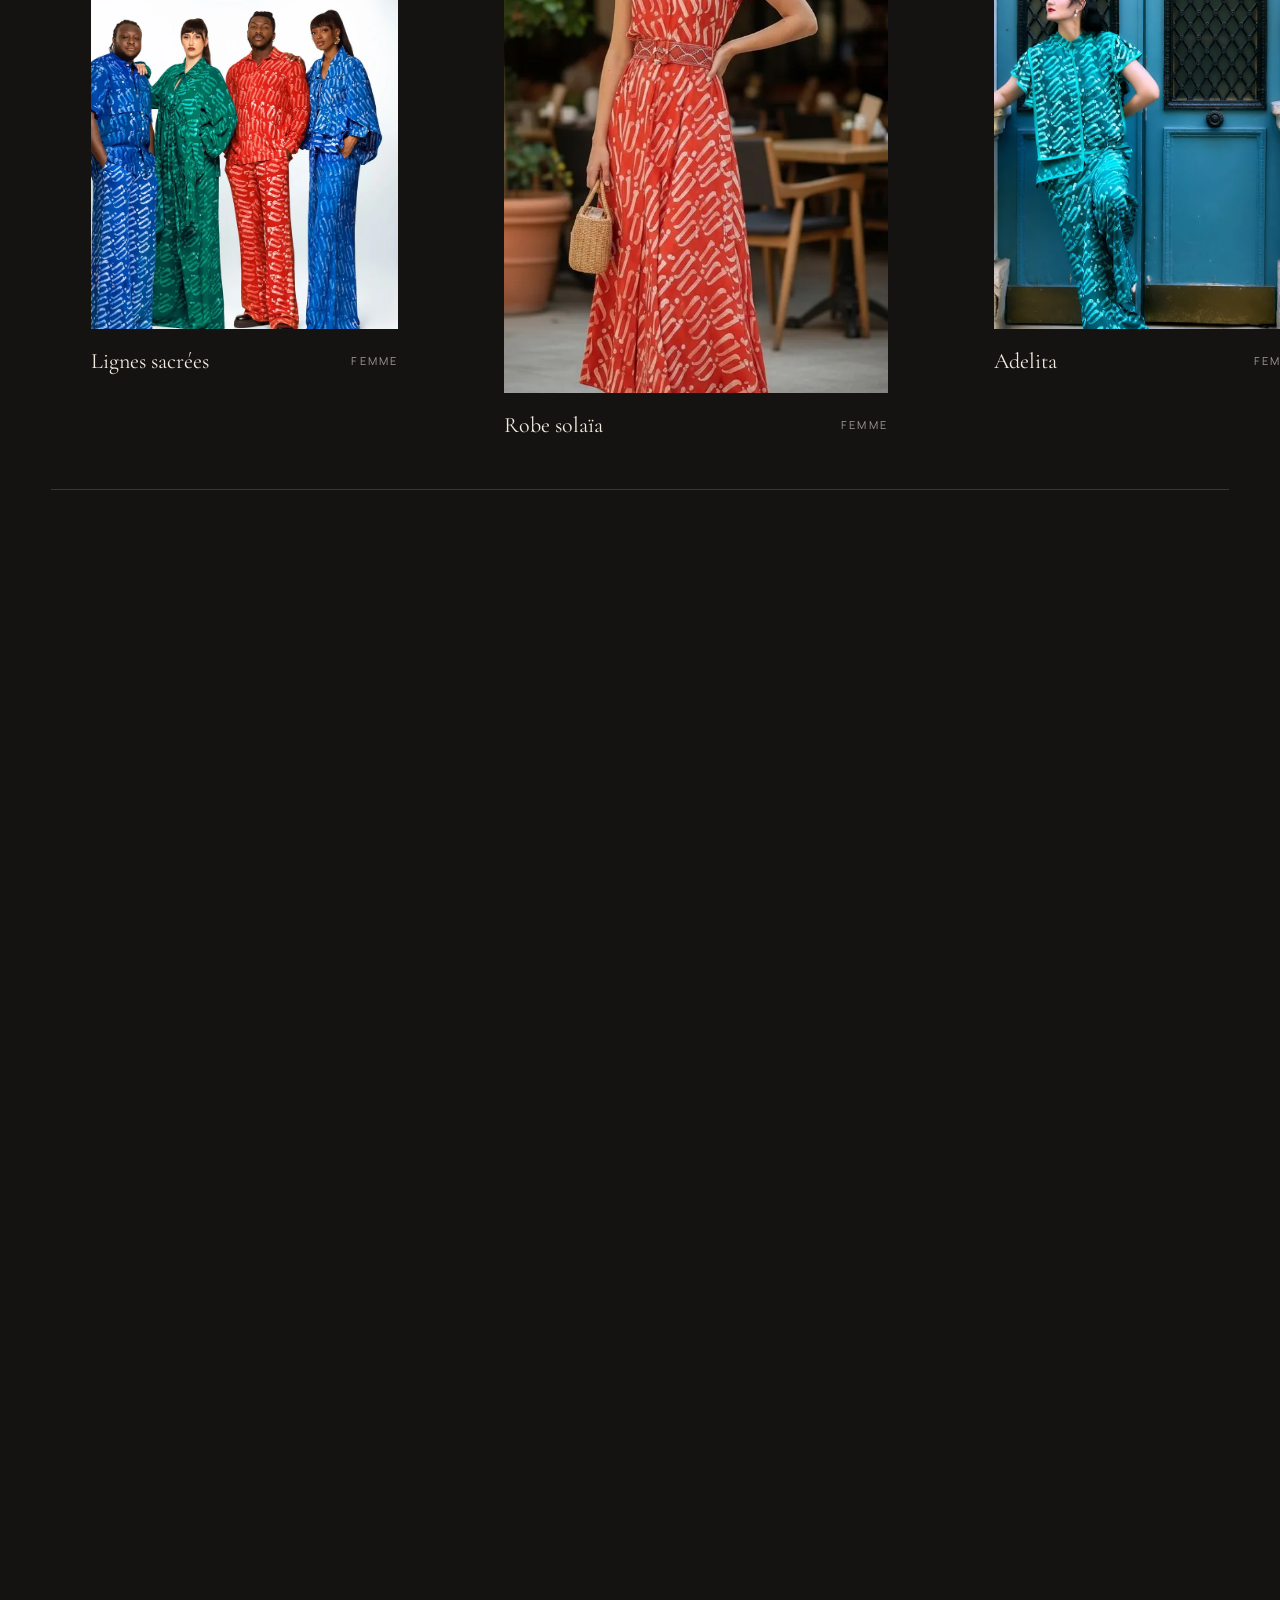
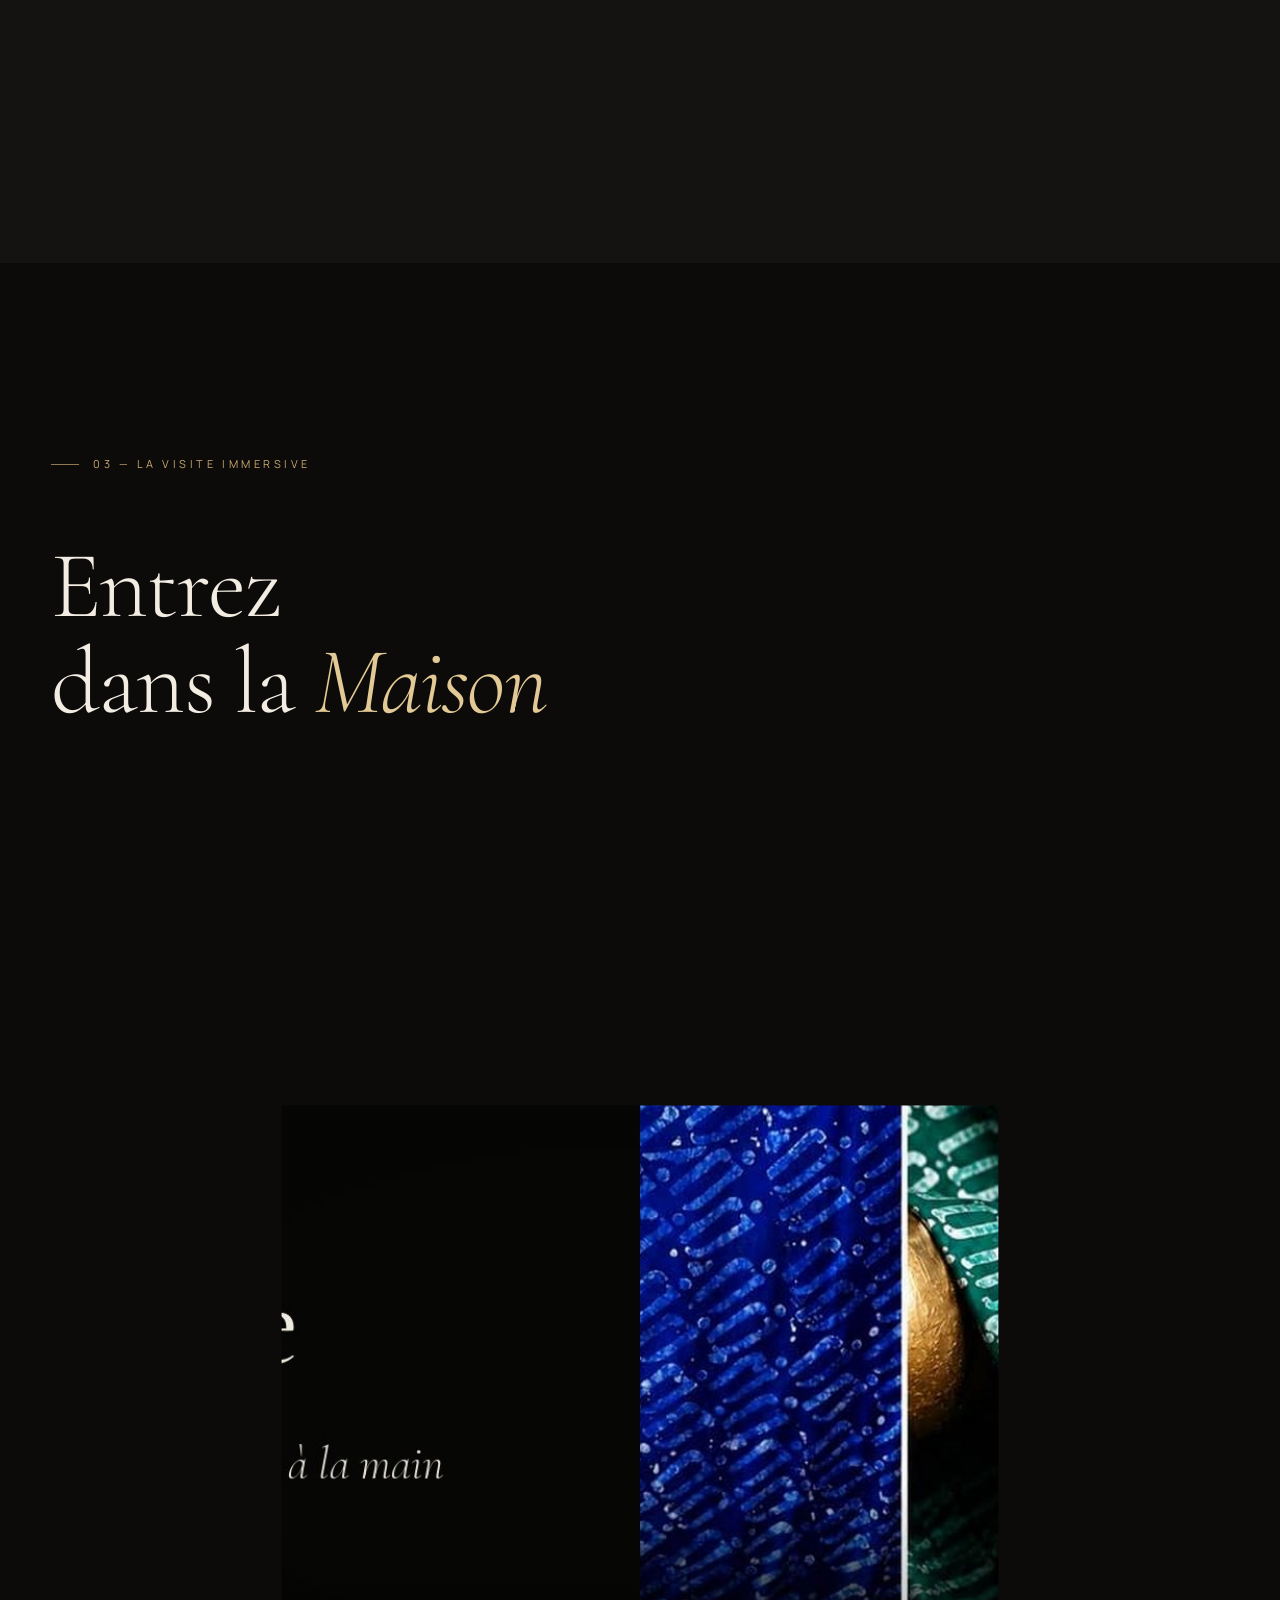
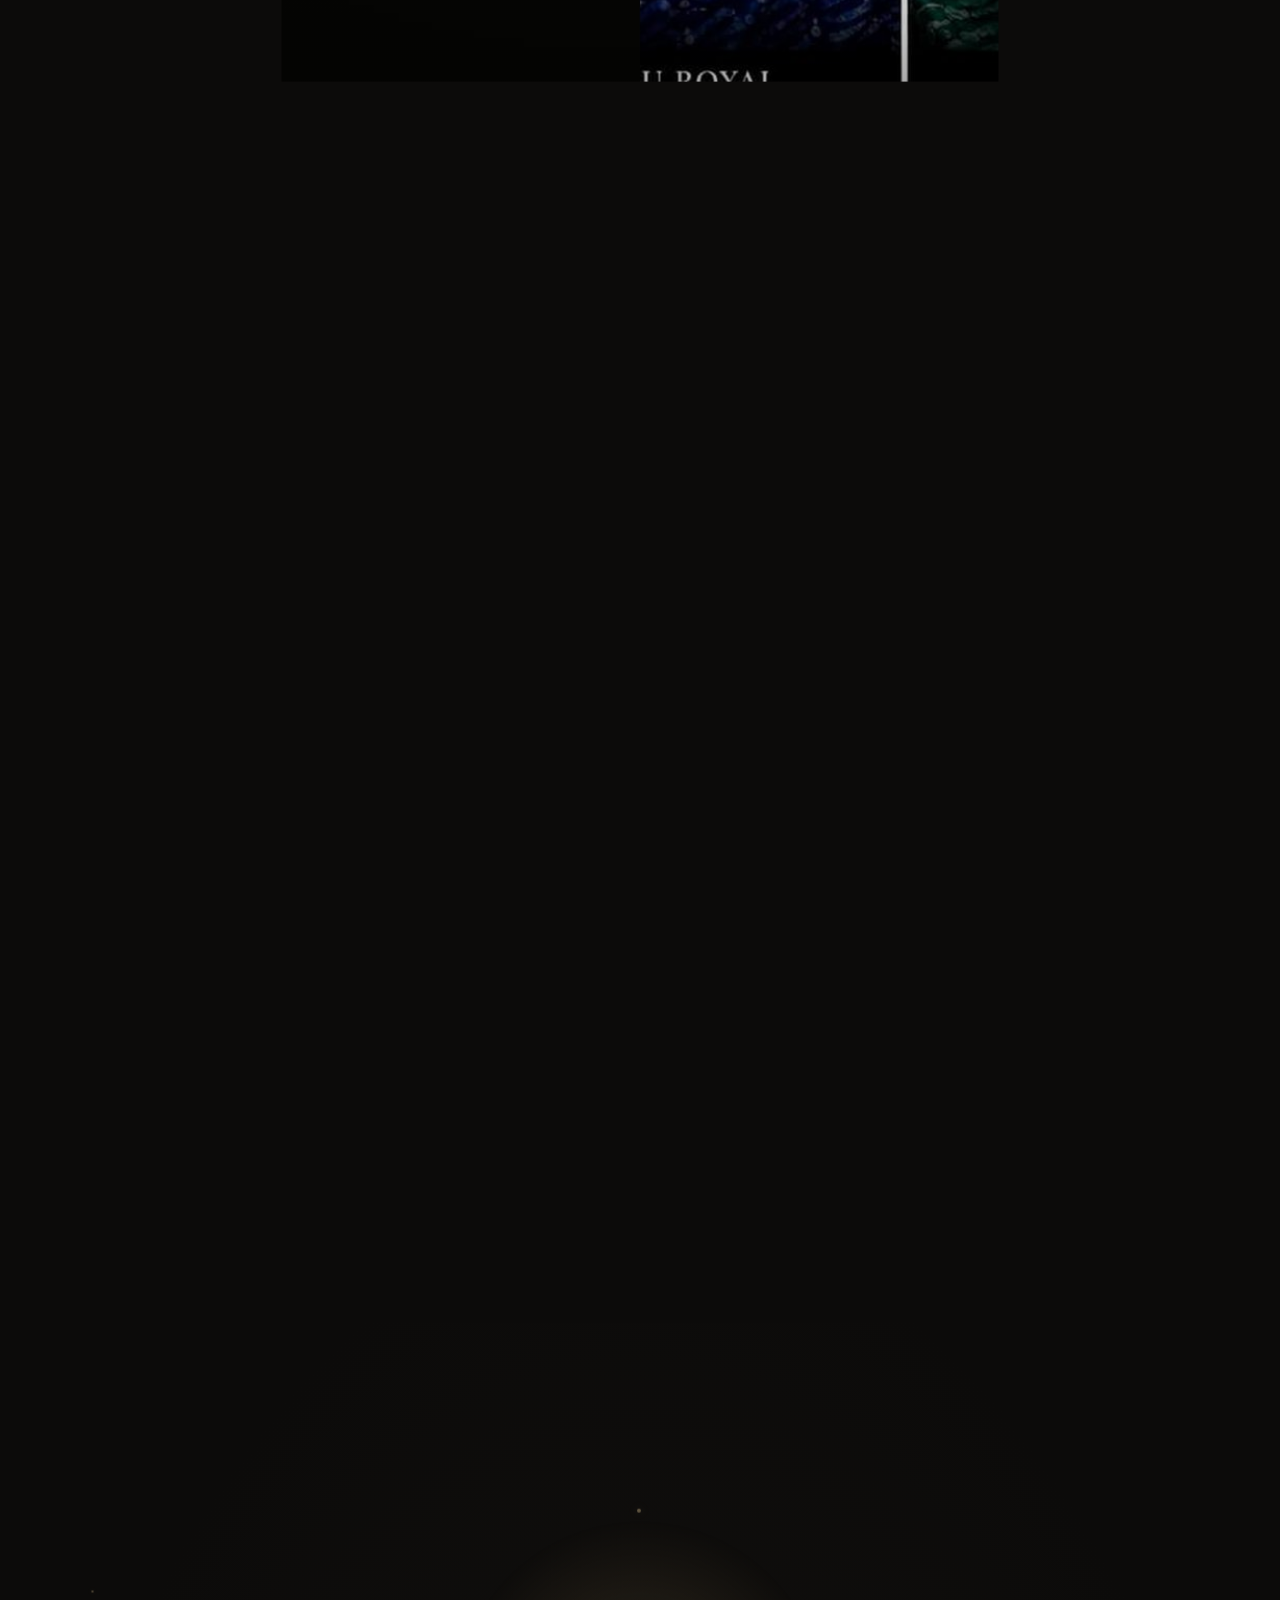
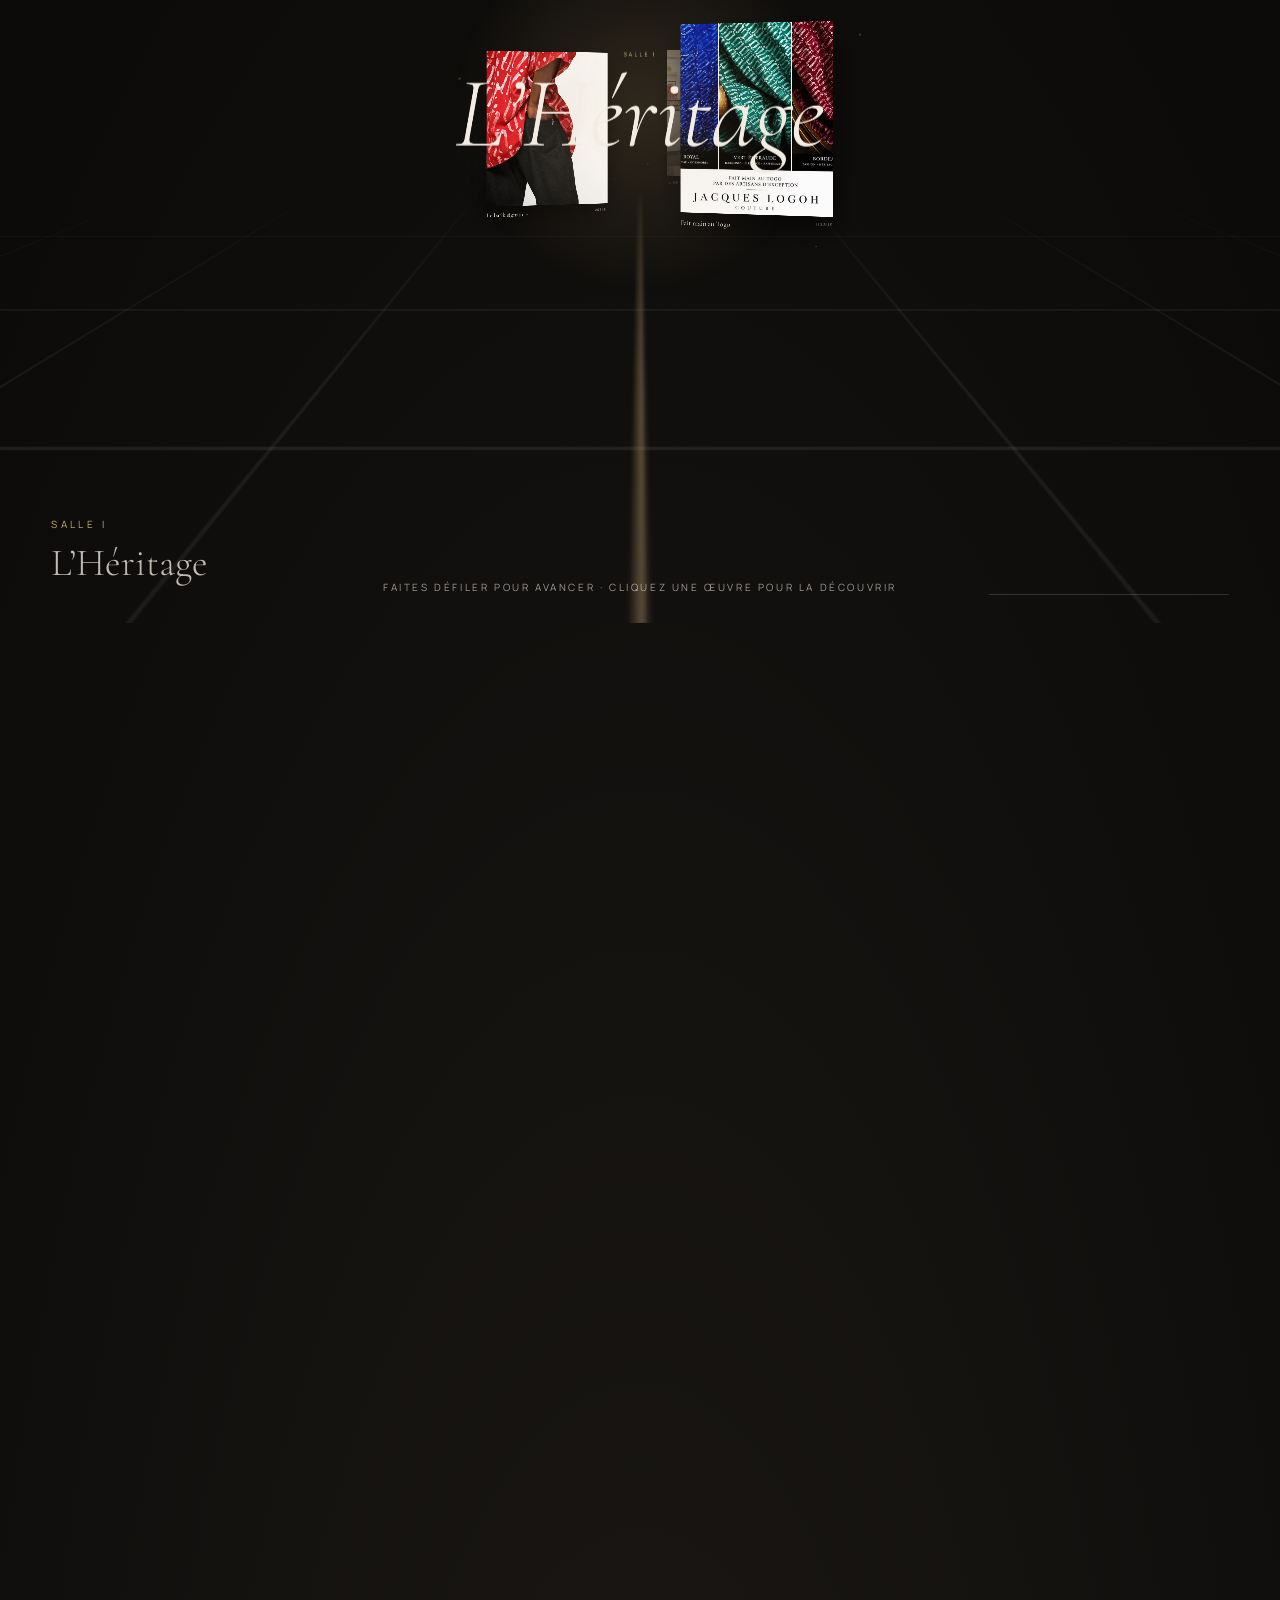
==== commit 1afa9d10: "Ajouter « La Visite », thème musical original afro-house pour la visite immersive - Bande-son synthé" ====
--- a/index.html
+++ b/index.html
@@ -55,6 +55,7 @@
     <div class="currency" role="group" aria-label="Devise">
       <button data-cur="EUR" class="is-active">EUR</button><button data-cur="FCFA">FCFA</button>
     </div>
+    <button class="sound" id="soundBtn" aria-pressed="false" aria-label="Activer la musique"><span class="sound__bars"><i></i><i></i><i></i><i></i></span><span class="sound__label">Son</span></button>
     <button class="header__cart" id="cartBtn" aria-label="Ouvrir le panier">Panier <span class="cart-count" id="cartCount">0</span></button>
   </div>
 </header>
@@ -227,6 +228,7 @@
     <p class="eyebrow">03 — La visite immersive</p>
     <h2 class="display reveal-lines">Entrez<br>dans la <em>Maison</em></h2>
     <p class="visit__lead reveal">Un voyage en images, de l’héritage des artisans togolais jusqu’aux trottoirs de Paris. Regardez le film, puis avancez à travers les salles de la Maison.</p>
+    <button class="visit__sound reveal" data-sound-on><span class="sound__bars"><i></i><i></i><i></i><i></i></span><span>Vivre la visite en musique</span><small>« La Visite » — thème original de la Maison</small></button>
   </div>
 
   <!-- Le film -->
@@ -424,6 +426,15 @@
   </div>
 </aside>
 
+<!-- ============ MUSIQUE ============ -->
+<audio id="ambient" src="assets/audio/la-visite.mp3" loop preload="none"></audio>
+<div class="sound-invite" id="soundInvite" role="dialog" aria-label="Expérience sonore" aria-hidden="true">
+  <span class="sound__bars"><i></i><i></i><i></i><i></i></span>
+  <p>Pour vivre pleinement la visite, <em>laissez-vous porter par la musique.</em></p>
+  <button class="btn btn--solid" data-sound-on>Activer le son</button>
+  <button class="sound-invite__no" id="soundNo">Plus tard</button>
+</div>
+
 <!-- ============ SÉLECTEUR DE MODÈLE ============ -->
 <nav class="model-switch" aria-label="Choisir le modèle du site"><span>Modèle</span><a href="index.html" data-model="nuit" class="is-on" aria-current="page">Nuit</a><a href="clair.html" data-model="clair">Lumière</a></nav>
 
--- a/assets/css/style.css
+++ b/assets/css/style.css
@@ -539,3 +539,36 @@
 html[data-theme="clair"] .model-switch{background:rgba(255,255,255,.8);border-color:rgba(21,19,15,.12);color:#15130f}
 html[data-theme="clair"] .model-switch span{color:rgba(21,19,15,.55)}
 html[data-theme="clair"] .model-switch a.is-on{background:#15130f;color:#fbf9f6}
+
+/* =========================================================
+   EXPÉRIENCE SONORE
+   ========================================================= */
+.sound{display:flex;align-items:center;gap:10px;font-size:11px;letter-spacing:.24em;text-transform:uppercase}
+.sound__bars{display:inline-flex;align-items:flex-end;gap:2px;height:14px}
+.sound__bars i{width:2px;height:3px;background:currentColor;border-radius:1px;transition:height .4s var(--ease)}
+.is-sound .sound__bars i{animation:eq 1.1s ease-in-out infinite}
+.is-sound .sound__bars i:nth-child(2){animation-delay:-.35s}
+.is-sound .sound__bars i:nth-child(3){animation-delay:-.7s}
+.is-sound .sound__bars i:nth-child(4){animation-delay:-.2s}
+@keyframes eq{0%,100%{height:3px}50%{height:14px}}
+@media (max-width:860px){.sound__label{display:none}}
+.visit__sound{grid-column:1/-1;justify-self:start;display:grid;grid-template-columns:auto 1fr;column-gap:16px;align-items:center;text-align:left;margin-top:30px;padding:18px 28px 18px 22px;border:1px solid var(--line);border-radius:60px;transition:border-color .4s,background .4s}
+.visit__sound>span:nth-child(2){font-family:var(--serif);font-size:24px;line-height:1.1}
+.visit__sound small{grid-column:2;font-size:10px;letter-spacing:.22em;text-transform:uppercase;color:var(--muted)}
+.visit__sound .sound__bars{grid-row:span 2;color:var(--or);height:22px}
+.visit__sound .sound__bars i{width:3px}
+.visit__sound:hover{border-color:var(--or);background:rgba(201,168,112,.07)}
+.is-sound .visit__sound>span:nth-child(2)::after{content:" — en cours";font-style:italic;color:var(--or-2)}
+.sound-invite{position:fixed;right:var(--gut);bottom:84px;z-index:140;width:min(360px,calc(100vw - 32px));padding:24px;background:rgba(20,18,16,.9);backdrop-filter:blur(14px);-webkit-backdrop-filter:blur(14px);border:1px solid rgba(242,236,226,.16);color:#f2ece2;display:grid;gap:14px;opacity:0;transform:translateY(20px);pointer-events:none;transition:opacity .6s var(--ease),transform .8s var(--ease)}
+.sound-invite.is-on{opacity:1;transform:none;pointer-events:auto}
+.sound-invite .sound__bars{color:var(--or);height:22px}
+.sound-invite .sound__bars i{width:3px;animation:eq 1.1s ease-in-out infinite}
+.sound-invite .sound__bars i:nth-child(2){animation-delay:-.35s}.sound-invite .sound__bars i:nth-child(3){animation-delay:-.7s}.sound-invite .sound__bars i:nth-child(4){animation-delay:-.2s}
+.sound-invite p{margin:0;font-family:var(--serif);font-size:22px;line-height:1.25}
+.sound-invite p em{color:var(--or-2)}
+.sound-invite .btn--solid{background:#f2ece2;color:#0c0b0a;border-color:#f2ece2}
+.sound-invite__no{justify-self:start;font-size:10px;letter-spacing:.24em;text-transform:uppercase;color:rgba(242,236,226,.6)}
+html[data-theme="clair"] .sound-invite{background:rgba(255,255,255,.92);border-color:rgba(21,19,15,.1);color:#15130f;box-shadow:0 30px 80px rgba(90,64,30,.18)}
+html[data-theme="clair"] .sound-invite .btn--solid{background:#15130f;color:#fbf9f6;border-color:#15130f}
+html[data-theme="clair"] .sound-invite__no{color:rgba(21,19,15,.55)}
+@media (prefers-reduced-motion:reduce){.is-sound .sound__bars i,.sound-invite .sound__bars i{animation:none;height:9px}}
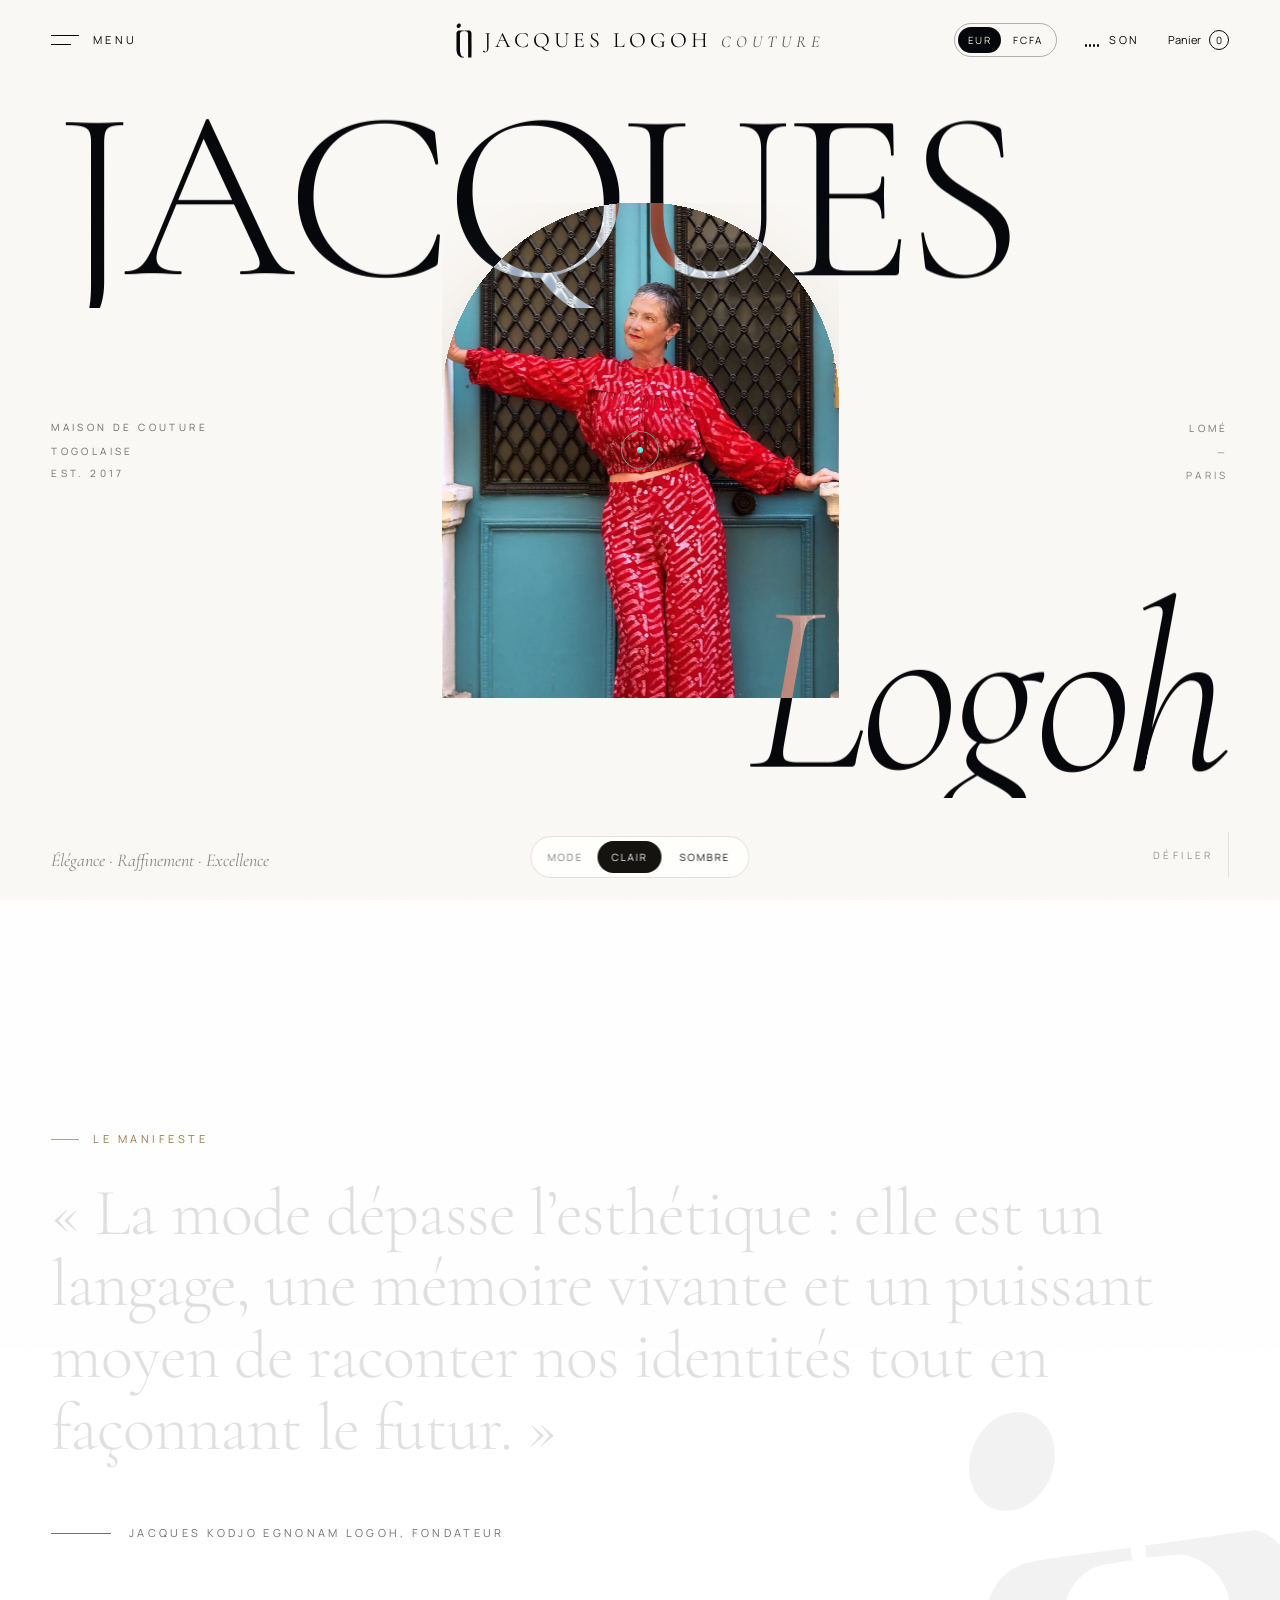
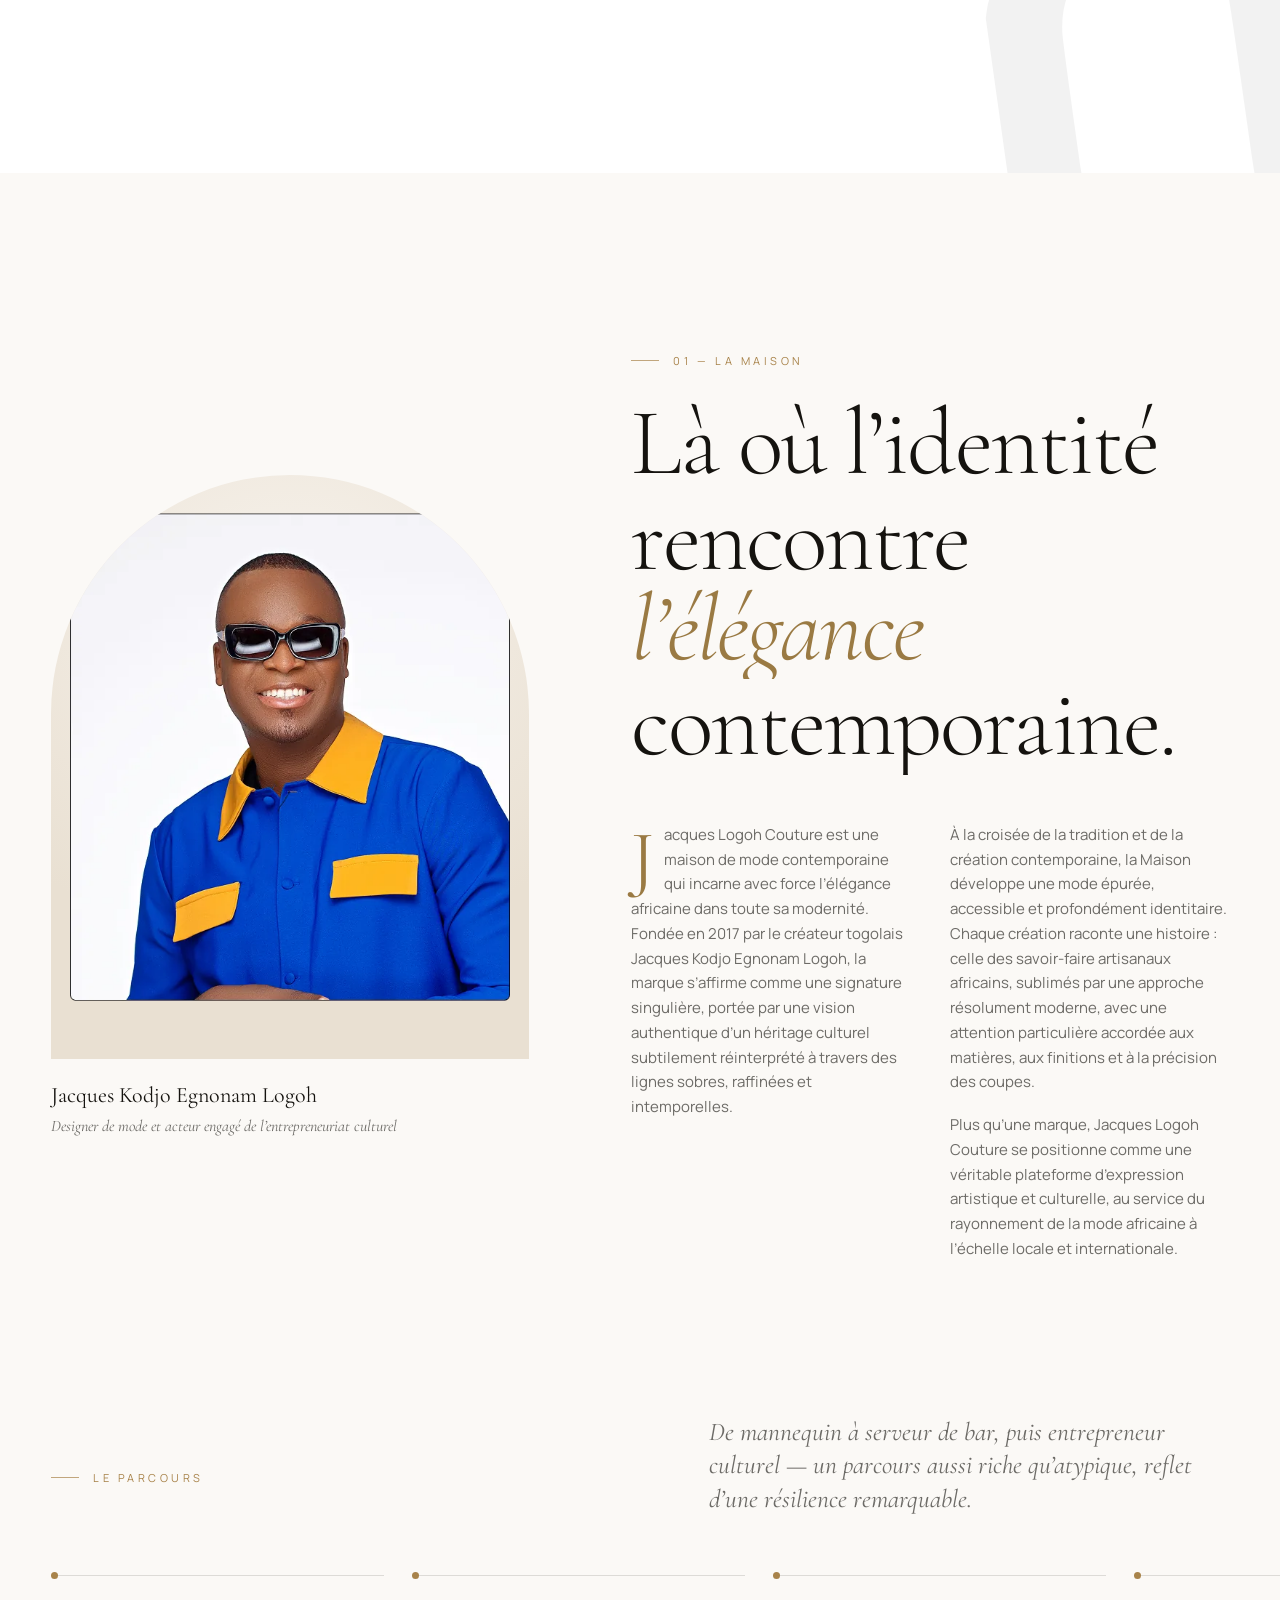
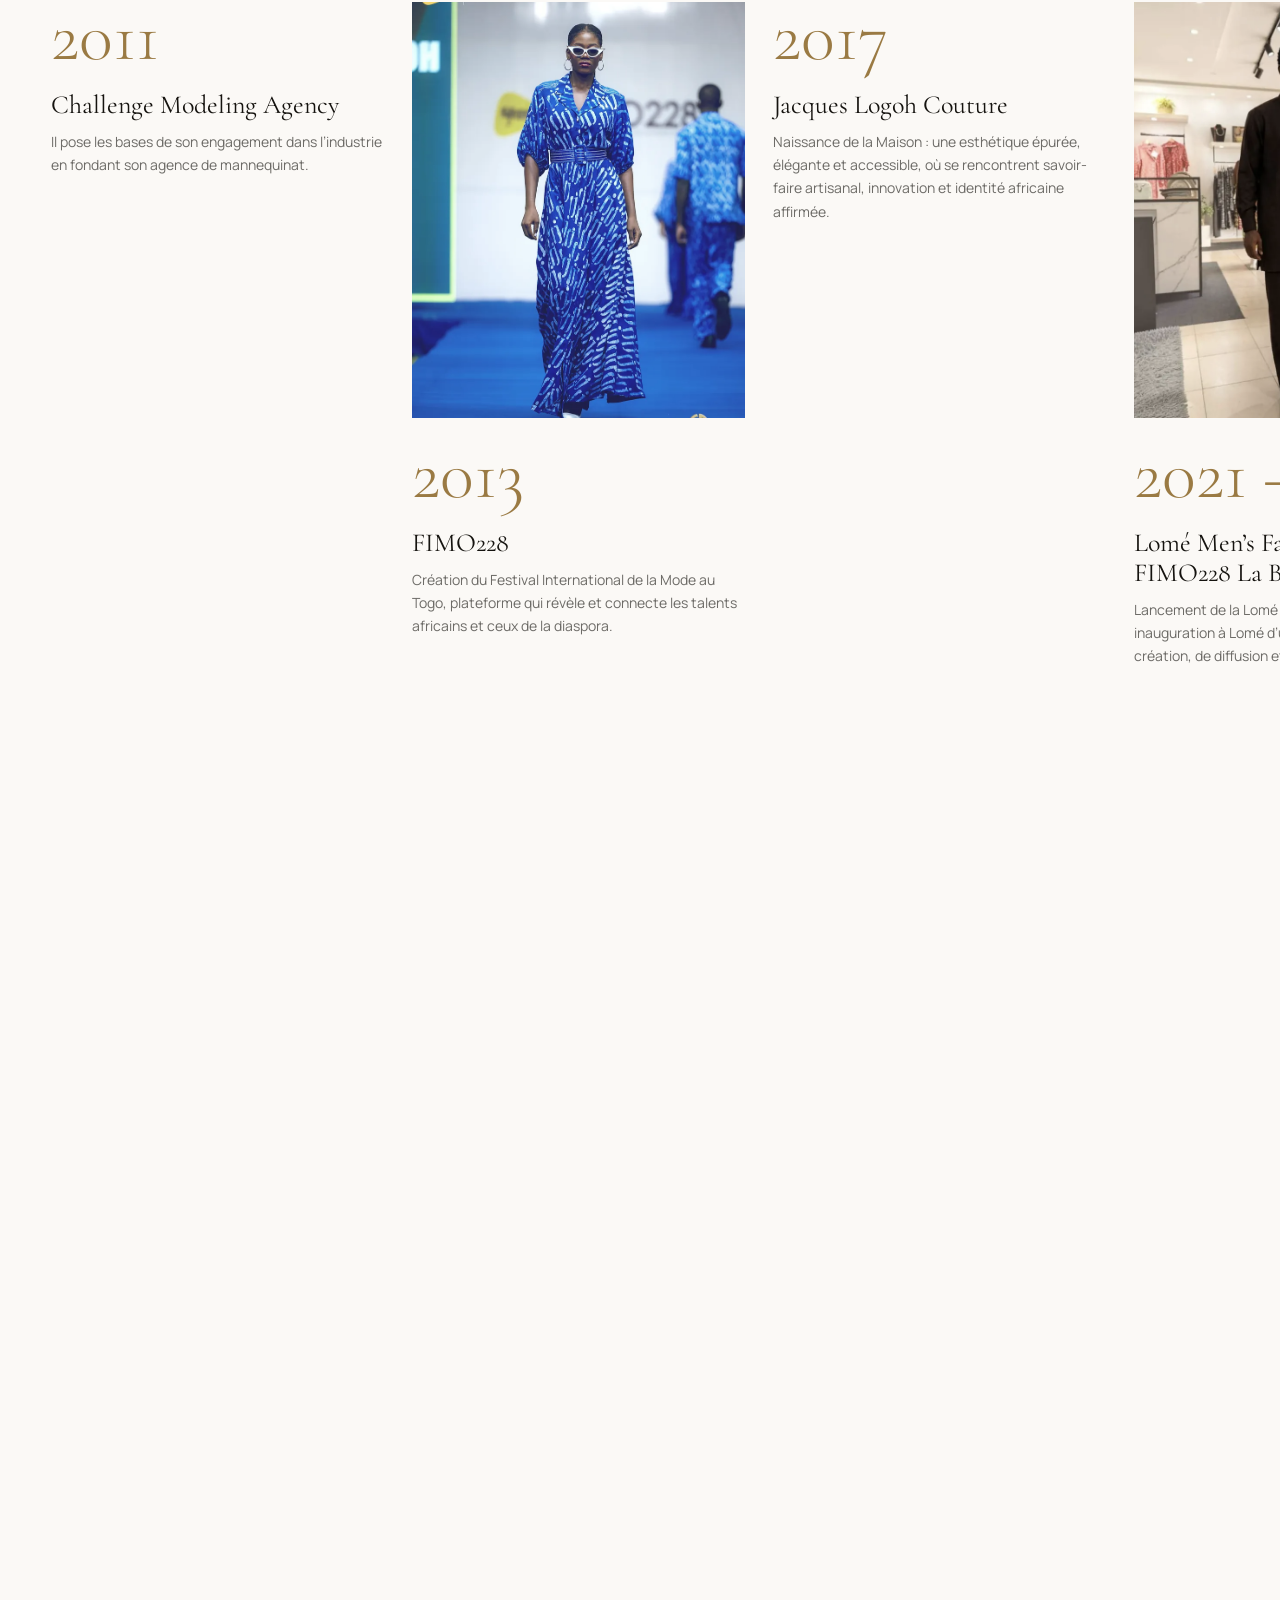
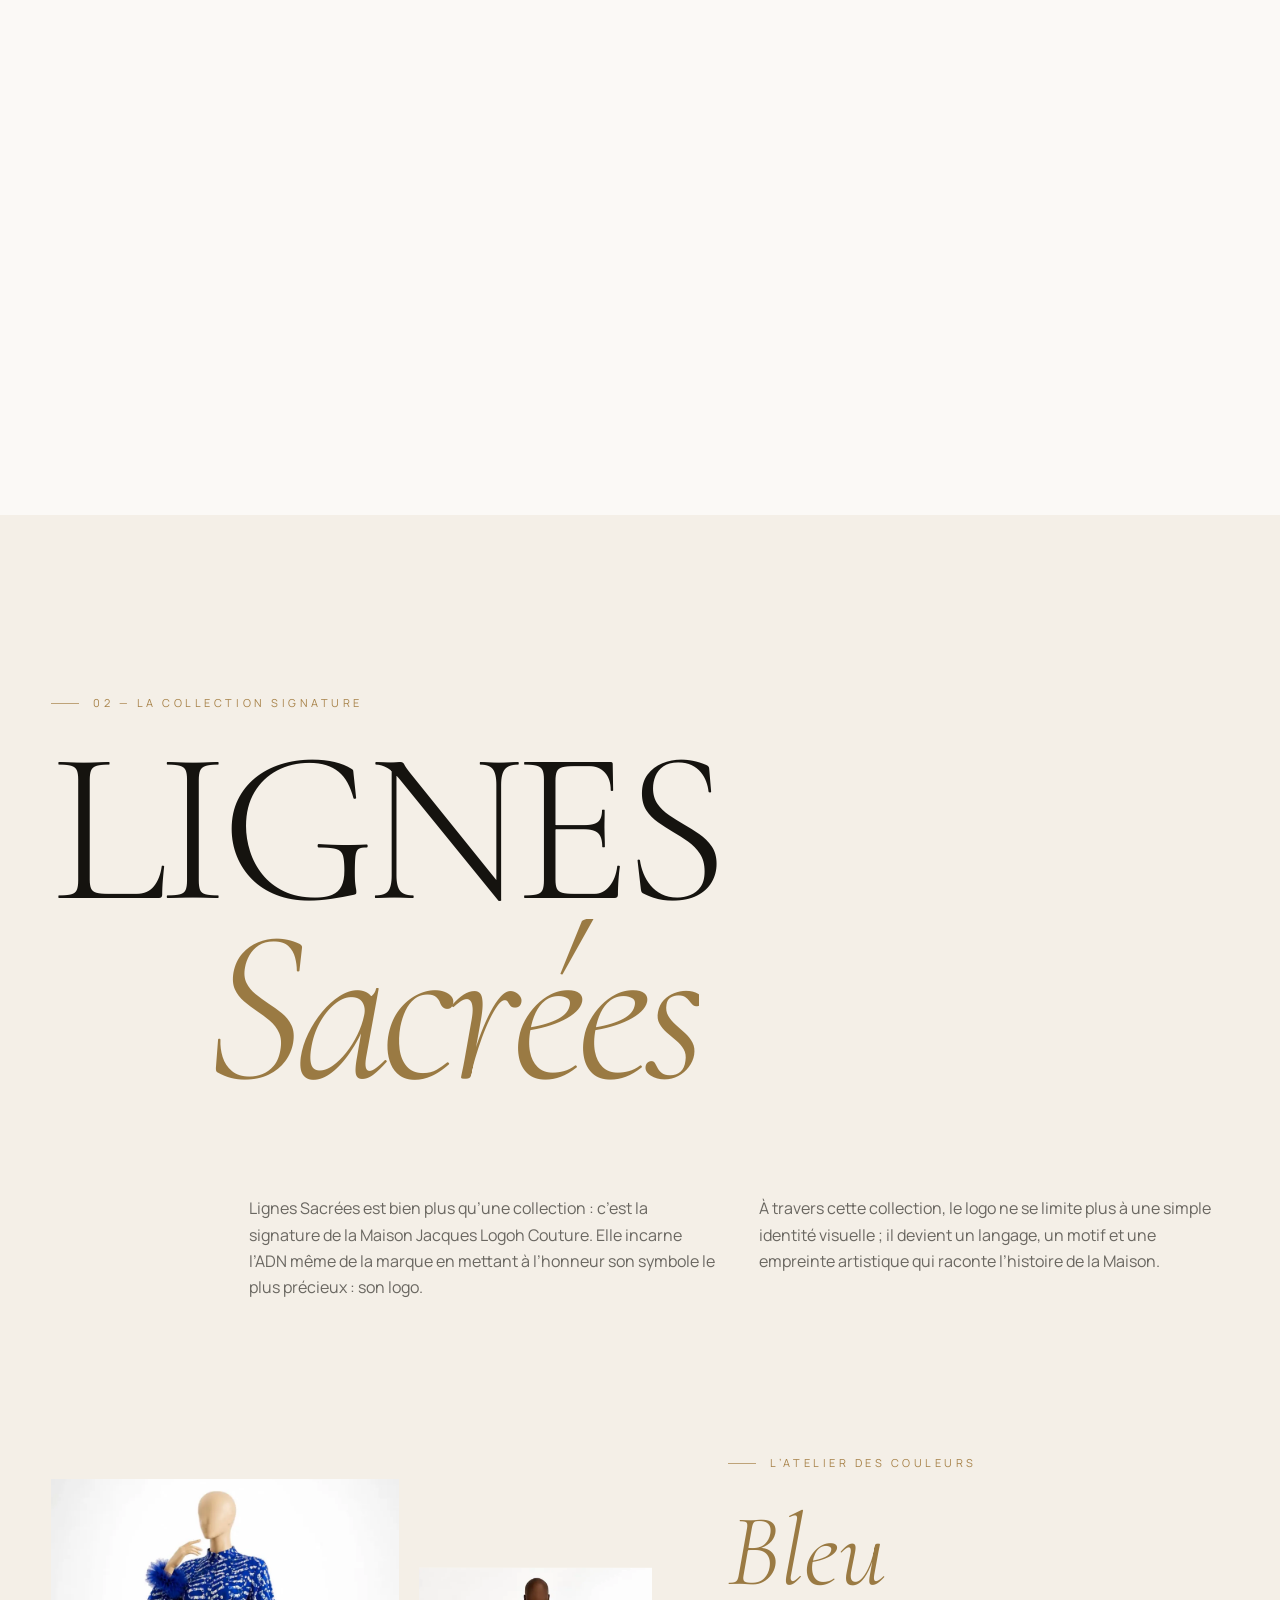
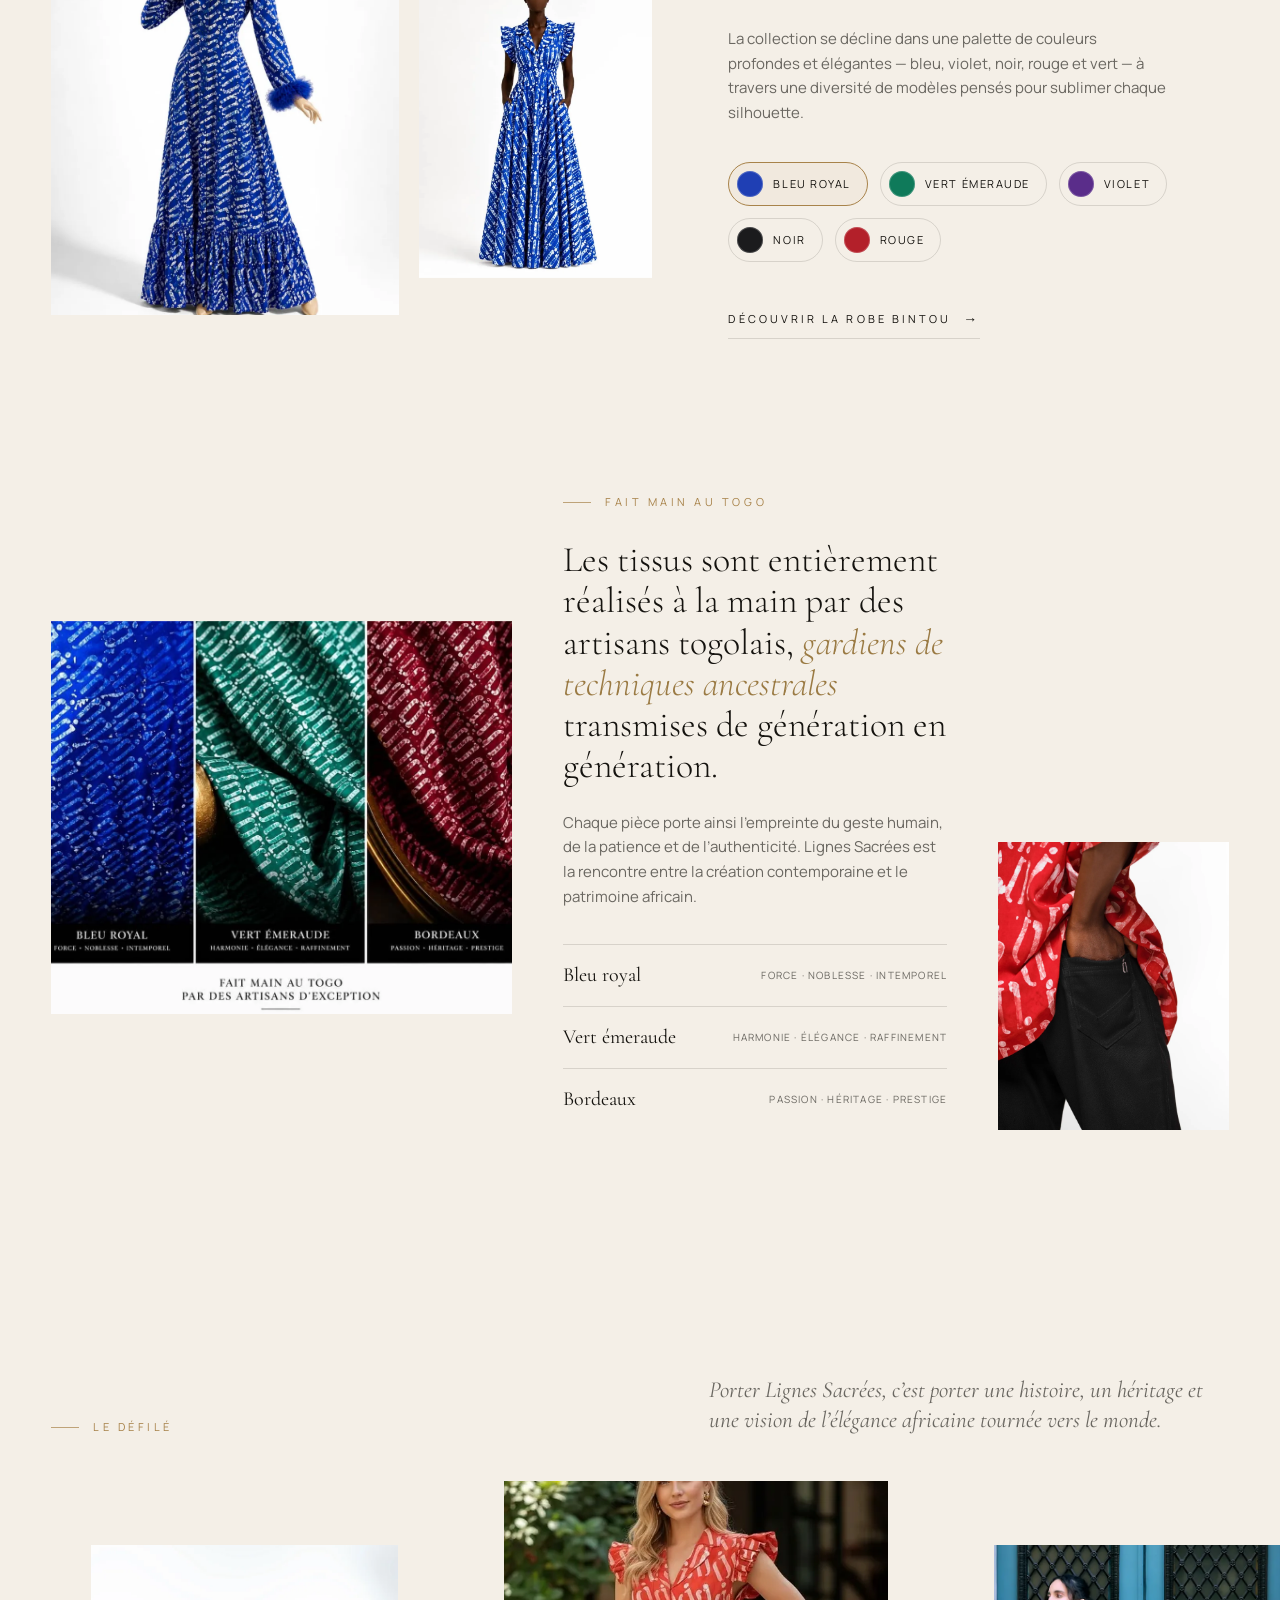
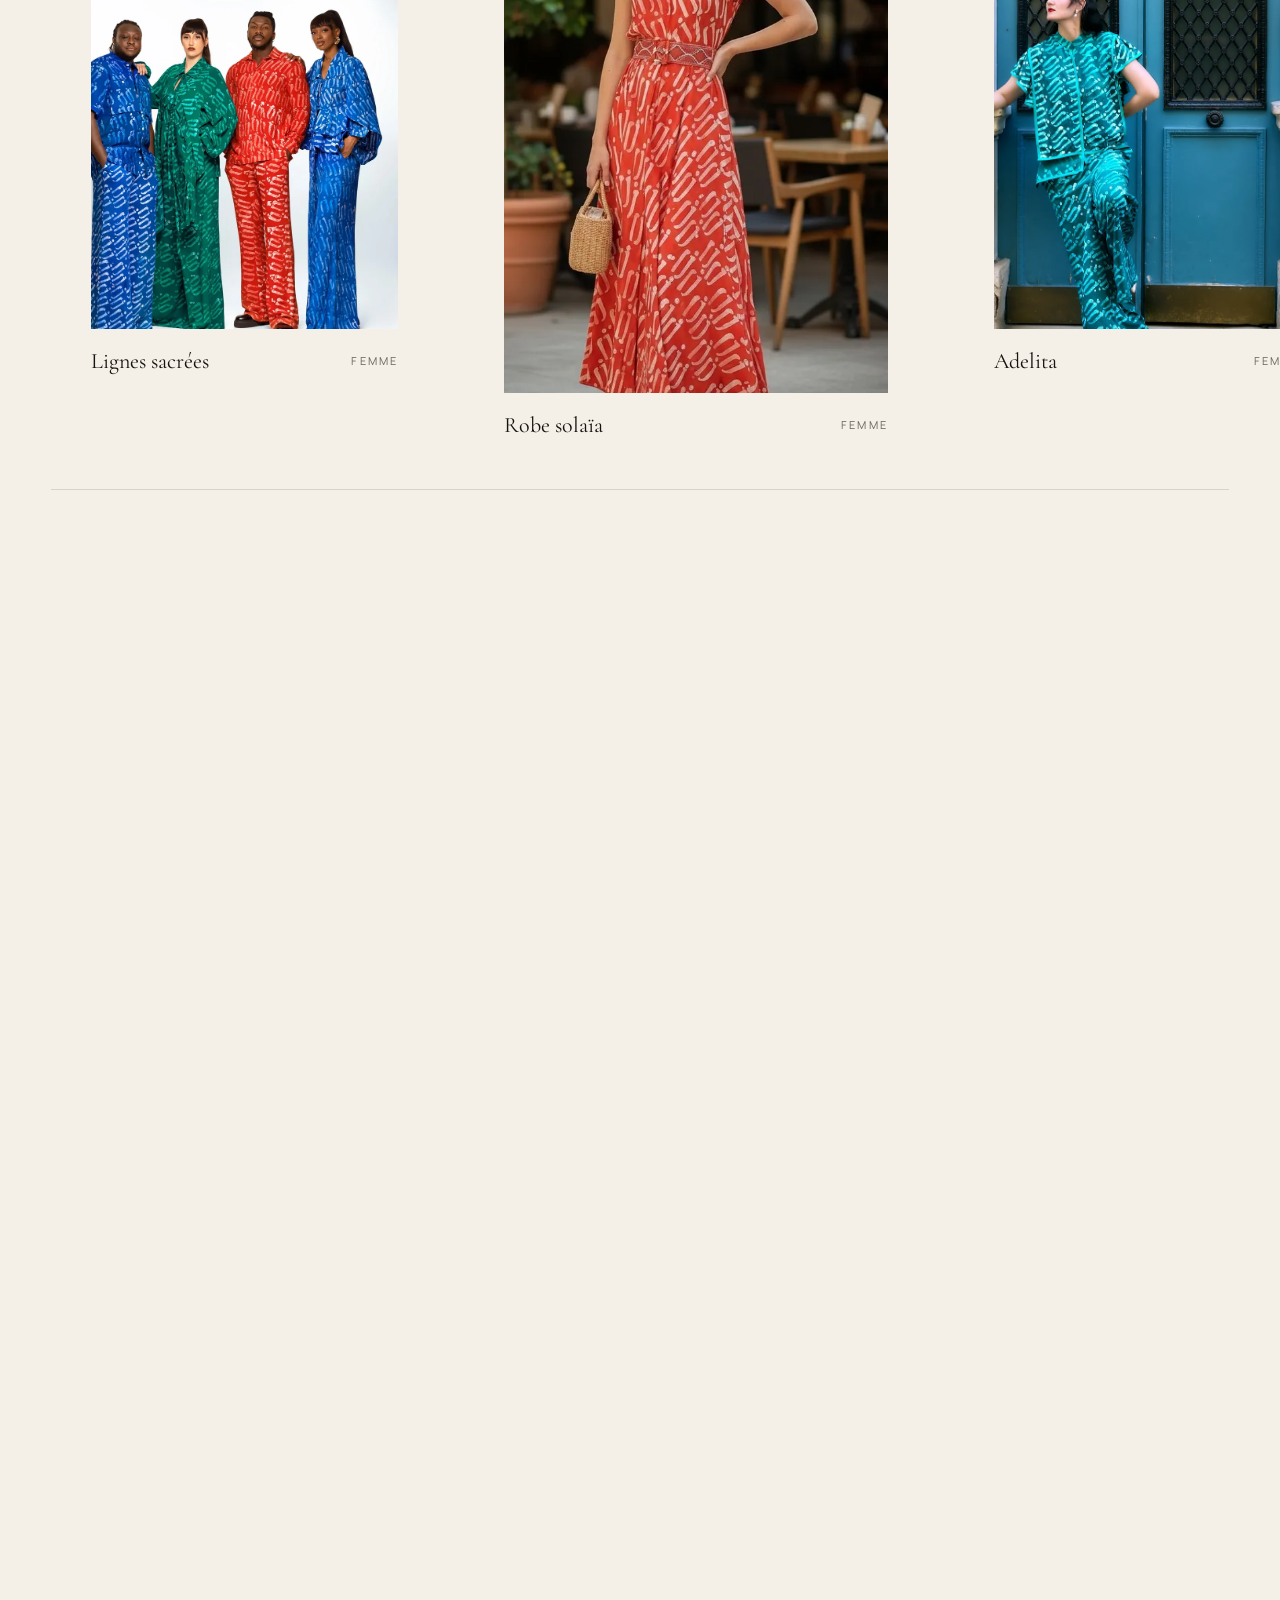
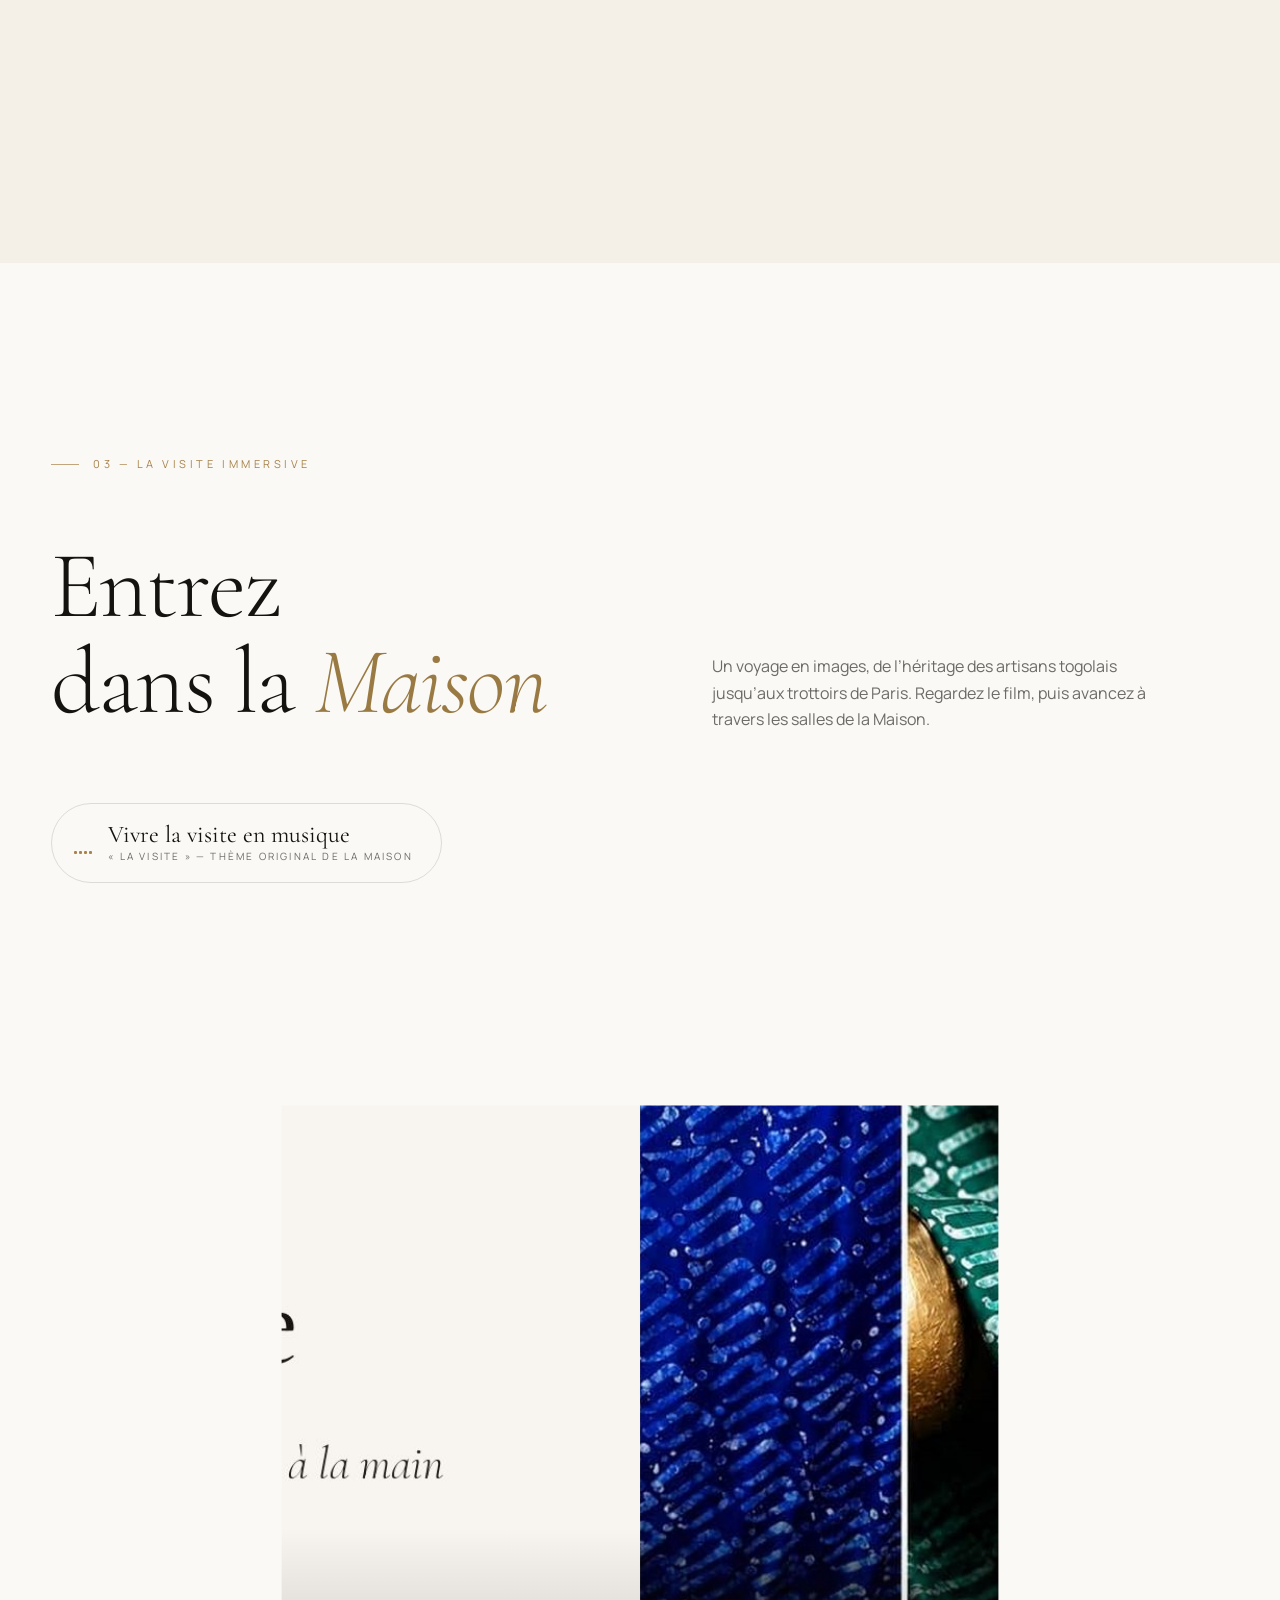
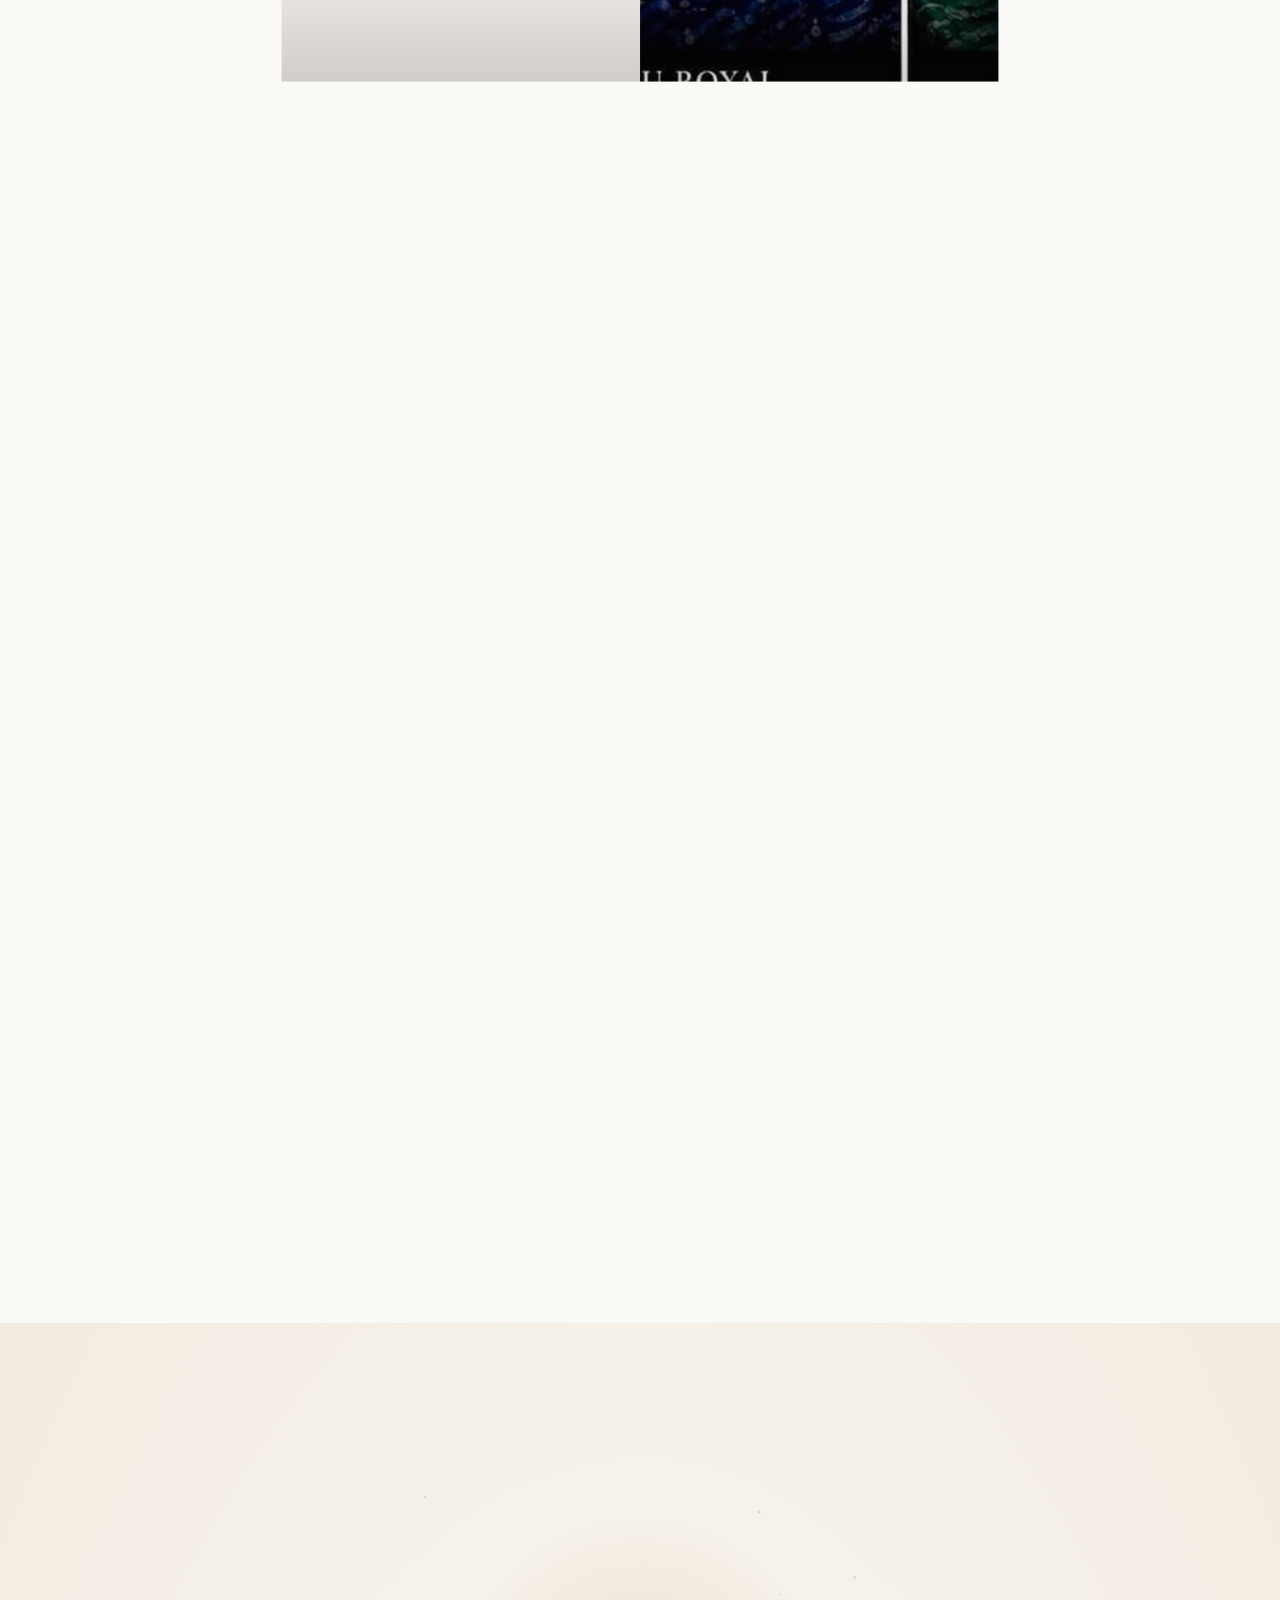
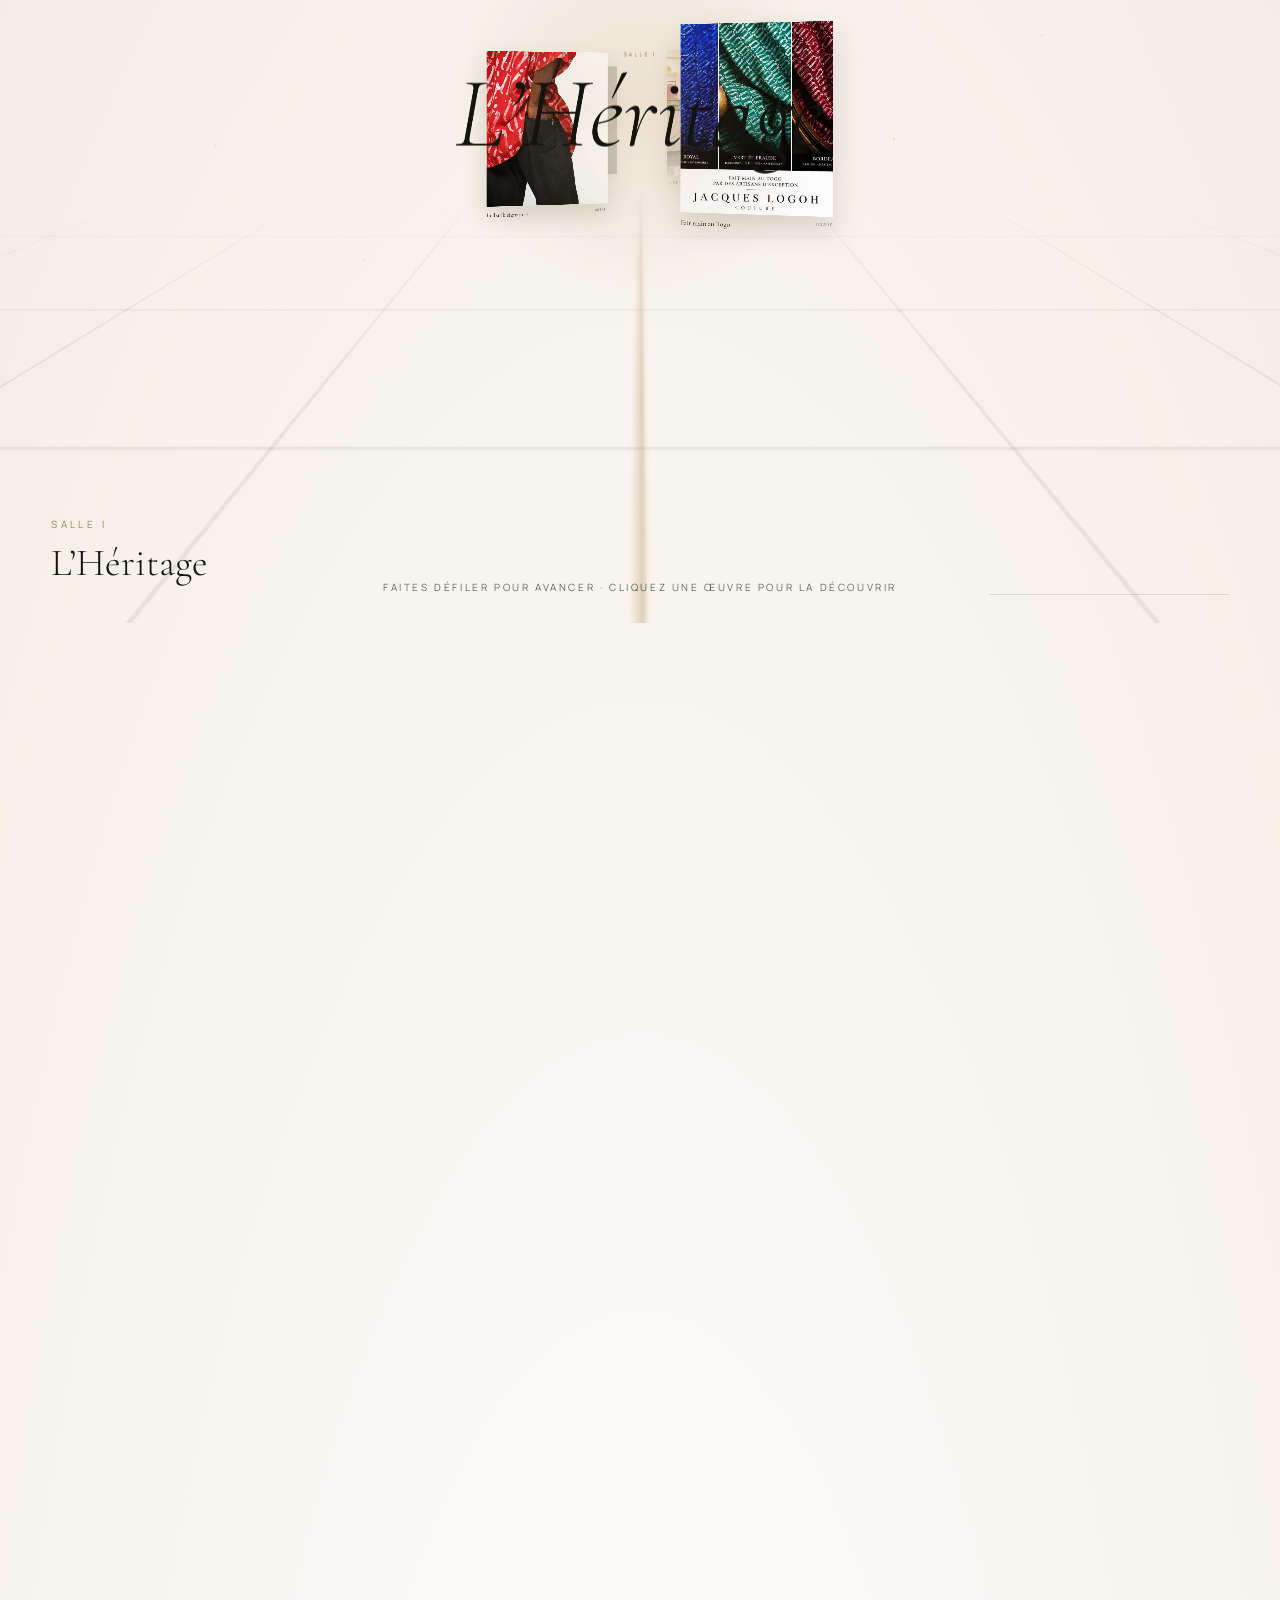
==== commit 17eb5d70: "Une seule page : mode clair par défaut, bouton Clair / Sombre - index.html s'ouvre en mode clair (fo" ====
--- a/index.html
+++ b/index.html
@@ -1,15 +1,15 @@
 <!doctype html>
-<html lang="fr">
+<html lang="fr" data-theme="clair">
 <head>
 <meta charset="utf-8">
 <meta name="viewport" content="width=device-width, initial-scale=1, viewport-fit=cover">
 <title>Jacques Logoh Couture — Maison de couture togolaise · Lomé — Paris</title>
 <meta name="description" content="Jacques Logoh Couture, maison de mode contemporaine fondée en 2017 par le créateur togolais Jacques Kodjo Egnonam Logoh. Là où l'identité rencontre l'élégance contemporaine.">
-<meta name="theme-color" content="#0c0b0a">
+<meta name="theme-color" content="#fbf9f6">
 <meta name="robots" content="noindex, nofollow"><!-- démo de présentation : ne pas indexer -->
 <meta property="og:title" content="Jacques Logoh Couture">
 <meta property="og:description" content="Élégance · Raffinement · Excellence. Maison togolaise de haute couture — Lomé · Paris.">
-<meta property="og:image" content="assets/video/film-maison.jpg">
+<meta property="og:image" content="assets/video/film-maison-clair.jpg">
 <link rel="icon" type="image/png" href="assets/img/logo-mark.png">
 <link rel="stylesheet" href="assets/css/fonts.css">
 <link rel="stylesheet" href="assets/css/style.css">
@@ -67,7 +67,7 @@
     <ol class="menu__list">
       <li><a href="#maison" data-img="assets/img/site/jacques-logoh.webp"><small>01</small>La Maison</a></li>
       <li><a href="#lignes-sacrees" data-img="assets/img/p/lignes-sacrees-1.webp"><small>02</small>Lignes Sacrées</a></li>
-      <li><a href="#visite" data-img="assets/video/film-maison.jpg"><small>03</small>Visite immersive</a></li>
+      <li><a href="#visite" data-img="assets/video/film-maison-clair.jpg"><small>03</small>Visite immersive</a></li>
       <li><a href="#collections" data-img="assets/img/p/adelita-1.webp"><small>04</small>Collections</a></li>
       <li><a href="#actualites" data-img="assets/img/site/news-brazzaville.webp"><small>05</small>Actualités</a></li>
       <li><a href="#univers" data-img="assets/img/p/robe-solaia-1.webp"><small>06</small>L'univers FIMO228</a></li>
@@ -88,7 +88,7 @@
   <div class="hero__title hero__title--top" aria-hidden="true"><span class="split">Jacques</span></div>
   <div class="hero__stage">
     <div class="hero__arch" data-cursor="Découvrir">
-      <video class="hero__video" src="assets/video/hero-maison.mp4" poster="assets/video/hero-maison.jpg" autoplay muted loop playsinline preload="auto"></video>
+      <video class="hero__video" data-media="hero-maison" src="assets/video/hero-maison-clair.mp4" poster="assets/video/hero-maison-clair.jpg" autoplay muted loop playsinline preload="auto"></video>
     </div>
   </div>
   <div class="hero__title hero__title--bottom" aria-hidden="true"><span class="split">Logoh</span></div>
@@ -235,7 +235,7 @@
   <div class="film" id="film">
     <div class="film__sticky">
       <div class="film__frame" id="filmFrame" data-cursor="Lecture">
-        <video id="filmVideo" src="assets/video/film-maison.mp4" poster="assets/video/film-maison.jpg" muted loop playsinline preload="metadata"></video>
+        <video id="filmVideo" data-media="film-maison" src="assets/video/film-maison-clair.mp4" poster="assets/video/film-maison-clair.jpg" muted loop playsinline preload="metadata"></video>
         <div class="film__overlay">
           <p class="film__label">Le Film de la Maison <span>· 0'51</span></p>
           <button class="film__play" id="filmPlay" aria-label="Regarder le film en plein écran"><span></span></button>
@@ -268,7 +268,7 @@
       <a class="btn" href="https://wa.me/33782533170?text=Bonjour%2C%20je%20souhaite%20prendre%20rendez-vous%20avec%20la%20Maison%20Jacques%20Logoh%20Couture." target="_blank" rel="noopener">Prendre rendez-vous</a>
     </div>
     <div class="salon__phone">
-      <video src="assets/video/visite-maison.mp4" poster="assets/video/visite-maison.jpg" muted loop playsinline preload="none" data-autoplay></video>
+      <video data-media="visite-maison" src="assets/video/visite-maison-clair.mp4" poster="assets/video/visite-maison-clair.jpg" muted loop playsinline preload="none" data-autoplay></video>
     </div>
   </div>
 </section>
@@ -410,7 +410,7 @@
 <div class="modal modal--film" id="filmModal" role="dialog" aria-modal="true" aria-label="Le Film de la Maison" aria-hidden="true">
   <div class="modal__bg" data-close></div>
   <button class="modal__close" data-close aria-label="Fermer">Fermer ✕</button>
-  <video id="filmFull" src="assets/video/film-maison.mp4" poster="assets/video/film-maison.jpg" controls playsinline preload="none"></video>
+  <video id="filmFull" data-media="film-maison" src="assets/video/film-maison-clair.mp4" poster="assets/video/film-maison-clair.jpg" controls playsinline preload="none"></video>
 </div>
 
 <!-- ============ PANIER ============ -->
@@ -435,8 +435,8 @@
   <button class="sound-invite__no" id="soundNo">Plus tard</button>
 </div>
 
-<!-- ============ SÉLECTEUR DE MODÈLE ============ -->
-<nav class="model-switch" aria-label="Choisir le modèle du site"><span>Modèle</span><a href="index.html" data-model="nuit" class="is-on" aria-current="page">Nuit</a><a href="clair.html" data-model="clair">Lumière</a></nav>
+<!-- ============ SÉLECTEUR DE MODE (clair par défaut / sombre) ============ -->
+<div class="model-switch" role="group" aria-label="Choisir le mode d’affichage"><span>Mode</span><button type="button" data-theme-set="clair" class="is-on" aria-pressed="true">Clair</button><button type="button" data-theme-set="nuit" aria-pressed="false">Sombre</button></div>
 
 <script src="assets/vendor/gsap.min.js"></script>
 <script src="assets/vendor/ScrollTrigger.min.js"></script>
--- a/assets/css/style.css
+++ b/assets/css/style.css
@@ -71,8 +71,10 @@
 @media (max-width:640px){.loader__meta span:first-child,.loader__meta span:last-child{display:none}.loader__meta{justify-content:center}}
 
 /* ---------- header ---------- */
-.header{position:fixed;top:0;left:0;right:0;z-index:120;display:grid;grid-template-columns:1fr auto 1fr;align-items:center;padding:22px var(--gut);mix-blend-mode:difference;color:#fff;transition:transform .7s var(--ease)}
-.header.is-hidden{transform:translateY(-110%)}
+.header{position:fixed;top:0;left:0;right:0;z-index:120;display:grid;grid-template-columns:1fr auto 1fr;align-items:center;padding:22px var(--gut);mix-blend-mode:difference;color:#fff;transition:transform 1s var(--ease),opacity 1s var(--ease)}
+.js .header{opacity:0;transform:translateY(-100%)}
+.js .header.is-in{opacity:1;transform:none}
+.js .header.is-in.is-hidden{transform:translateY(-110%)}
 .header__menu{display:flex;align-items:center;gap:14px;font-size:11px;letter-spacing:.3em;text-transform:uppercase;justify-self:start}
 .burger{width:28px;height:10px;position:relative;display:block}
 .burger i{position:absolute;left:0;right:0;height:1px;background:currentColor;transition:transform .6s var(--ease),top .6s var(--ease),width .4s}
@@ -488,9 +490,10 @@
 .model-switch{position:fixed;left:50%;bottom:22px;margin-left:-0px;translate:-50% 0;z-index:130;display:flex;align-items:center;gap:4px;padding:4px;border-radius:40px;background:rgba(20,18,16,.72);backdrop-filter:blur(12px);-webkit-backdrop-filter:blur(12px);border:1px solid rgba(242,236,226,.18);font-size:10px;letter-spacing:.2em;text-transform:uppercase;color:#f2ece2;opacity:0;transform:translateY(20px);transition:opacity .8s var(--ease),transform .8s var(--ease)}
 body:not(.is-loading) .model-switch{opacity:1;transform:none;transition-delay:2.4s}
 .model-switch span{padding:0 10px 0 12px;color:rgba(242,236,226,.6)}
-.model-switch a{padding:8px 14px;border-radius:30px;transition:background .3s,color .3s;white-space:nowrap}
-.model-switch a.is-on{background:#f2ece2;color:#0c0b0a}
-.model-switch a:not(.is-on):hover{color:var(--or-2)}
+.model-switch button{padding:8px 14px;border-radius:30px;transition:background .3s,color .3s;white-space:nowrap;font-size:10px;letter-spacing:.2em;text-transform:uppercase}
+.model-switch button.is-on{background:#f2ece2;color:#0c0b0a}
+.model-switch button:not(.is-on):hover{color:var(--or-2)}
+::view-transition-old(root),::view-transition-new(root){animation-duration:.7s;animation-timing-function:cubic-bezier(.22,1,.36,1)}
 @media (max-width:640px){.model-switch span{display:none}}
 body.in-g3d .model-switch,body.menu-open .model-switch{opacity:0!important;pointer-events:none}
 
@@ -538,7 +541,7 @@
 html[data-theme="clair"] .universe__float{box-shadow:0 30px 60px rgba(90,64,30,.2)}
 html[data-theme="clair"] .model-switch{background:rgba(255,255,255,.8);border-color:rgba(21,19,15,.12);color:#15130f}
 html[data-theme="clair"] .model-switch span{color:rgba(21,19,15,.55)}
-html[data-theme="clair"] .model-switch a.is-on{background:#15130f;color:#fbf9f6}
+html[data-theme="clair"] .model-switch button.is-on{background:#15130f;color:#fbf9f6}
 
 /* =========================================================
    EXPÉRIENCE SONORE
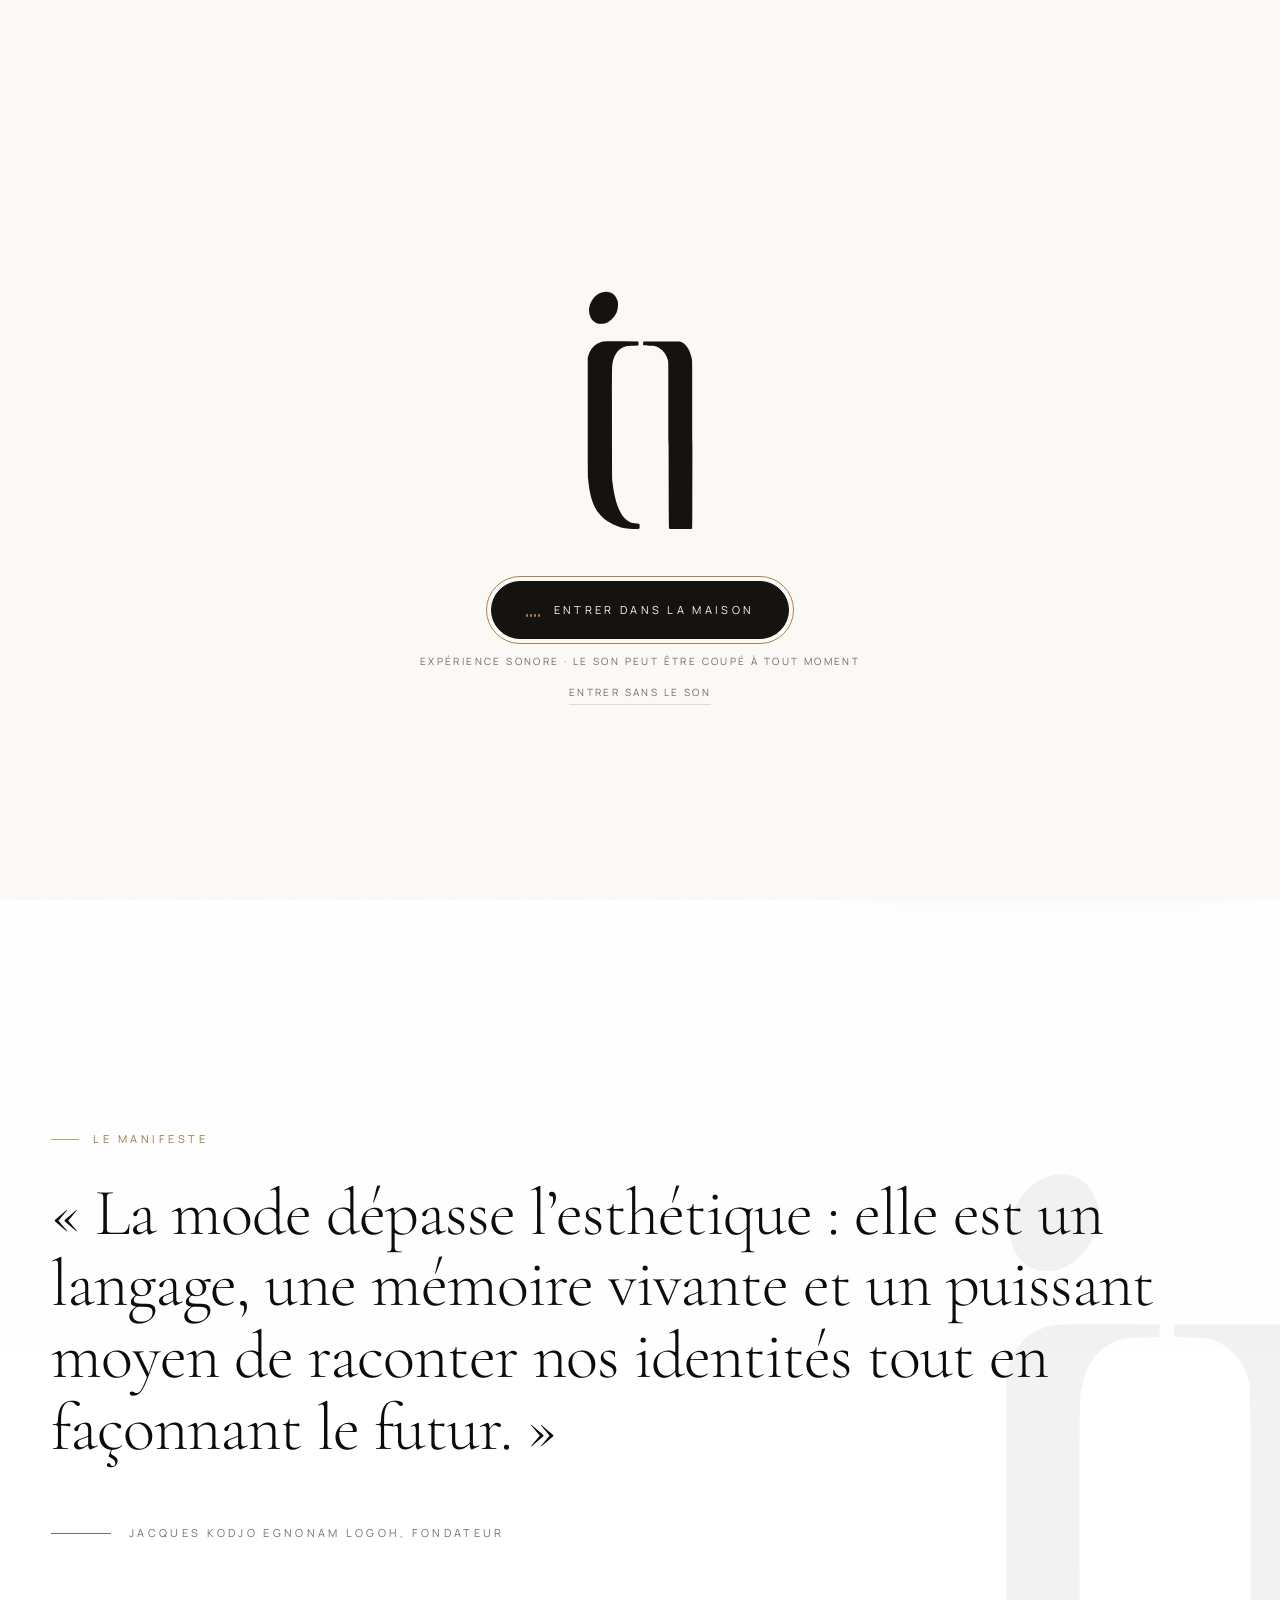
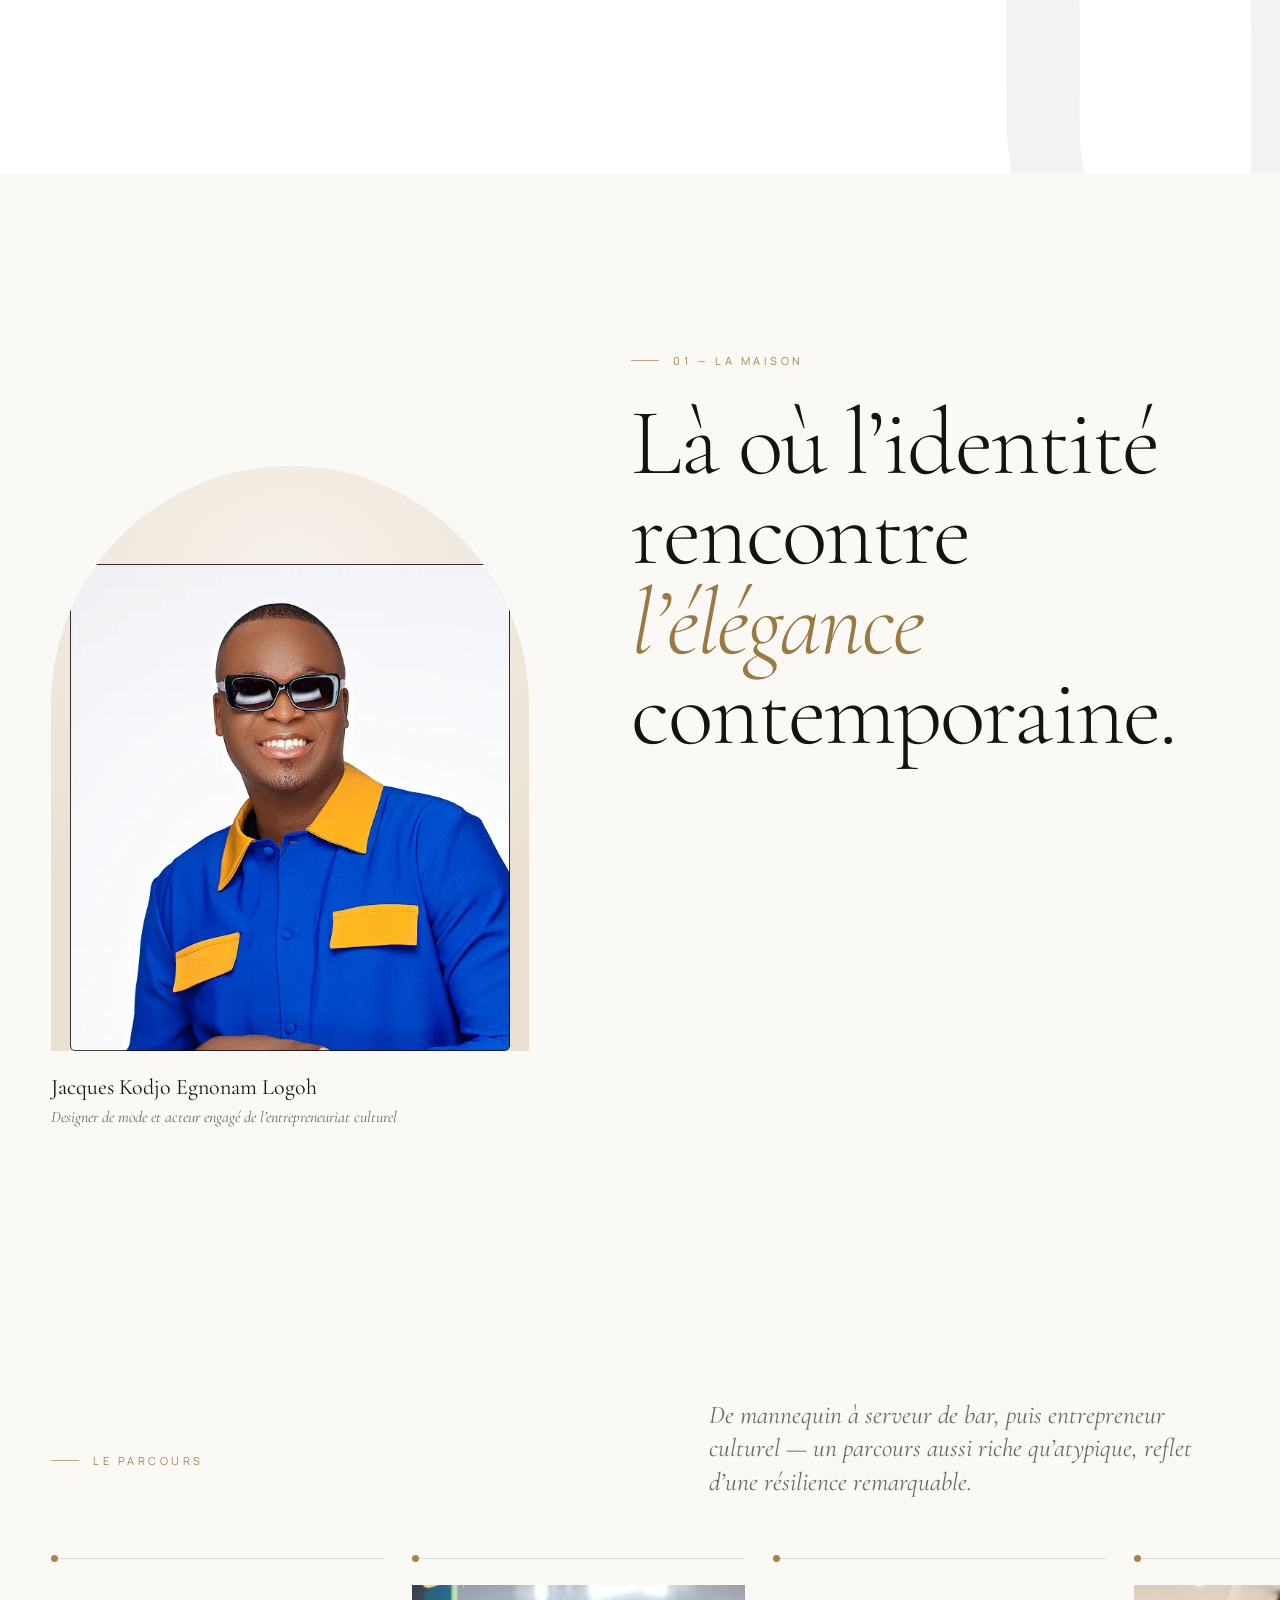
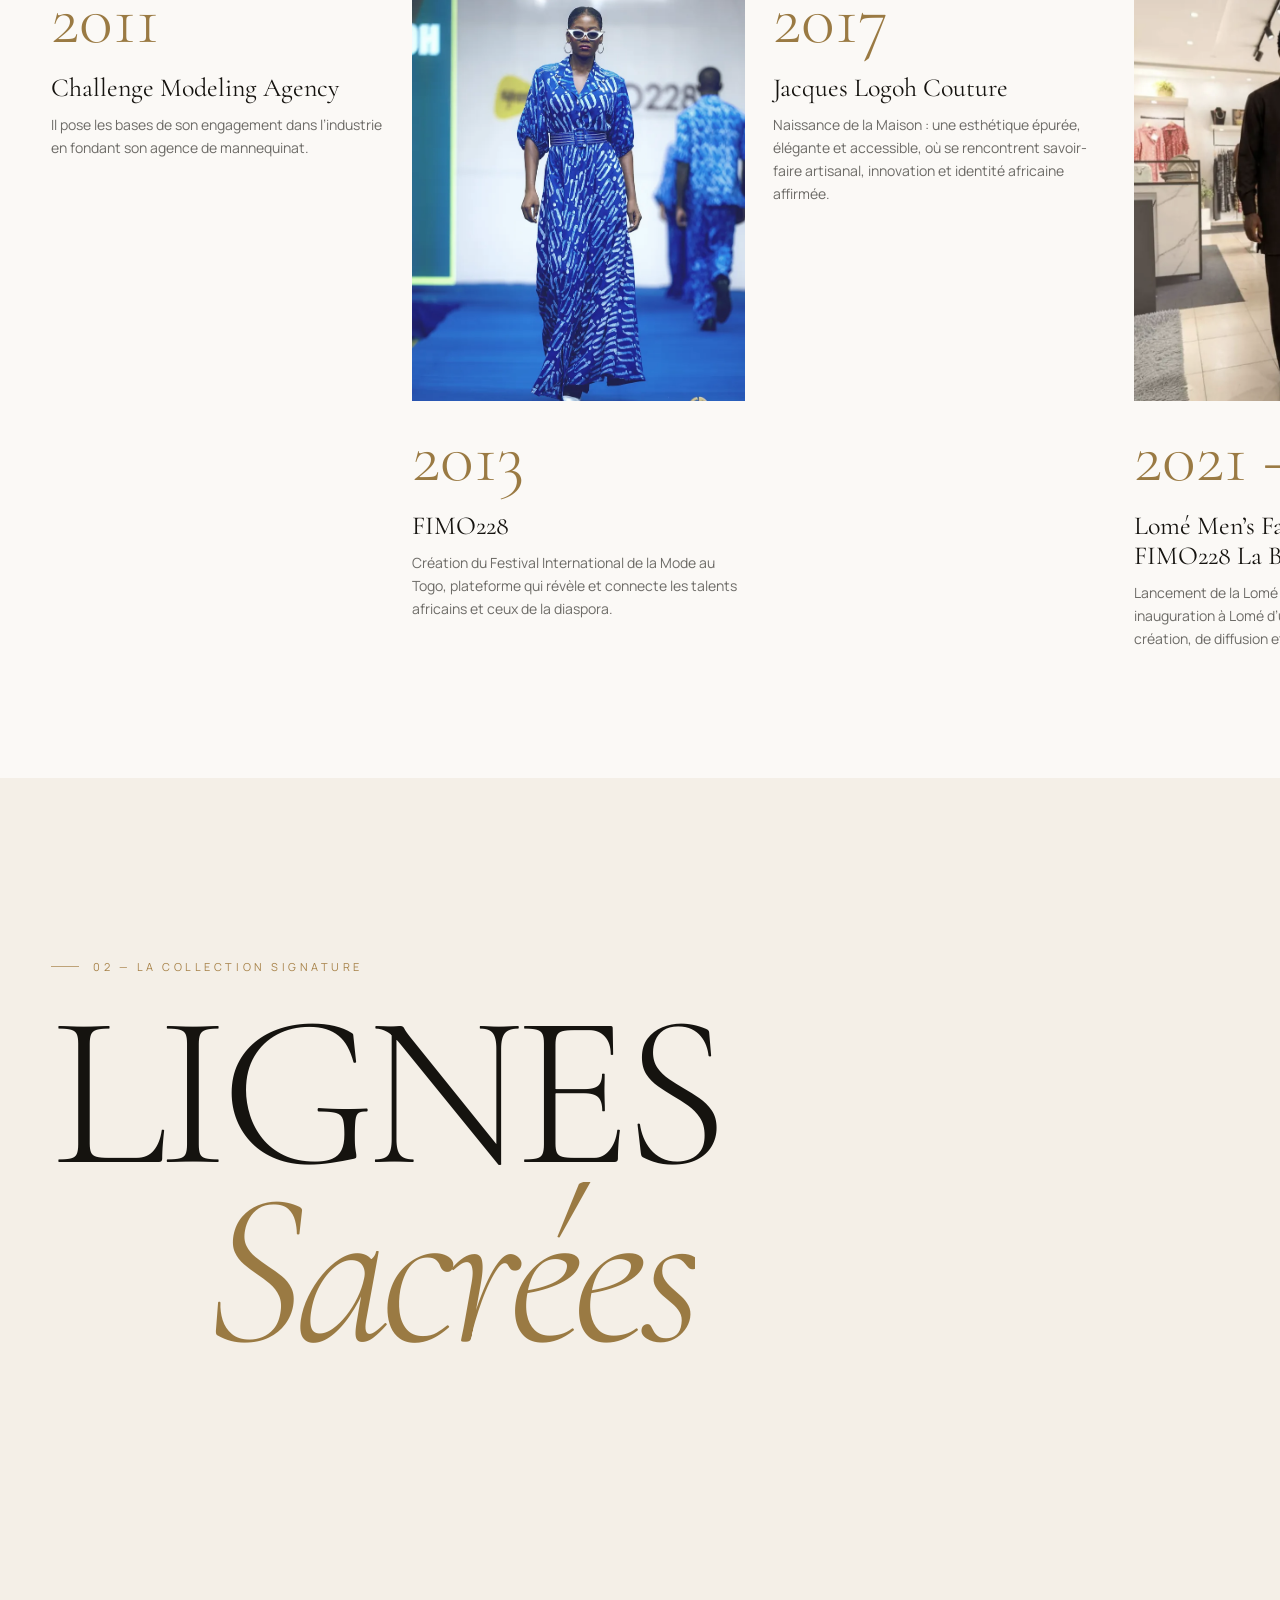
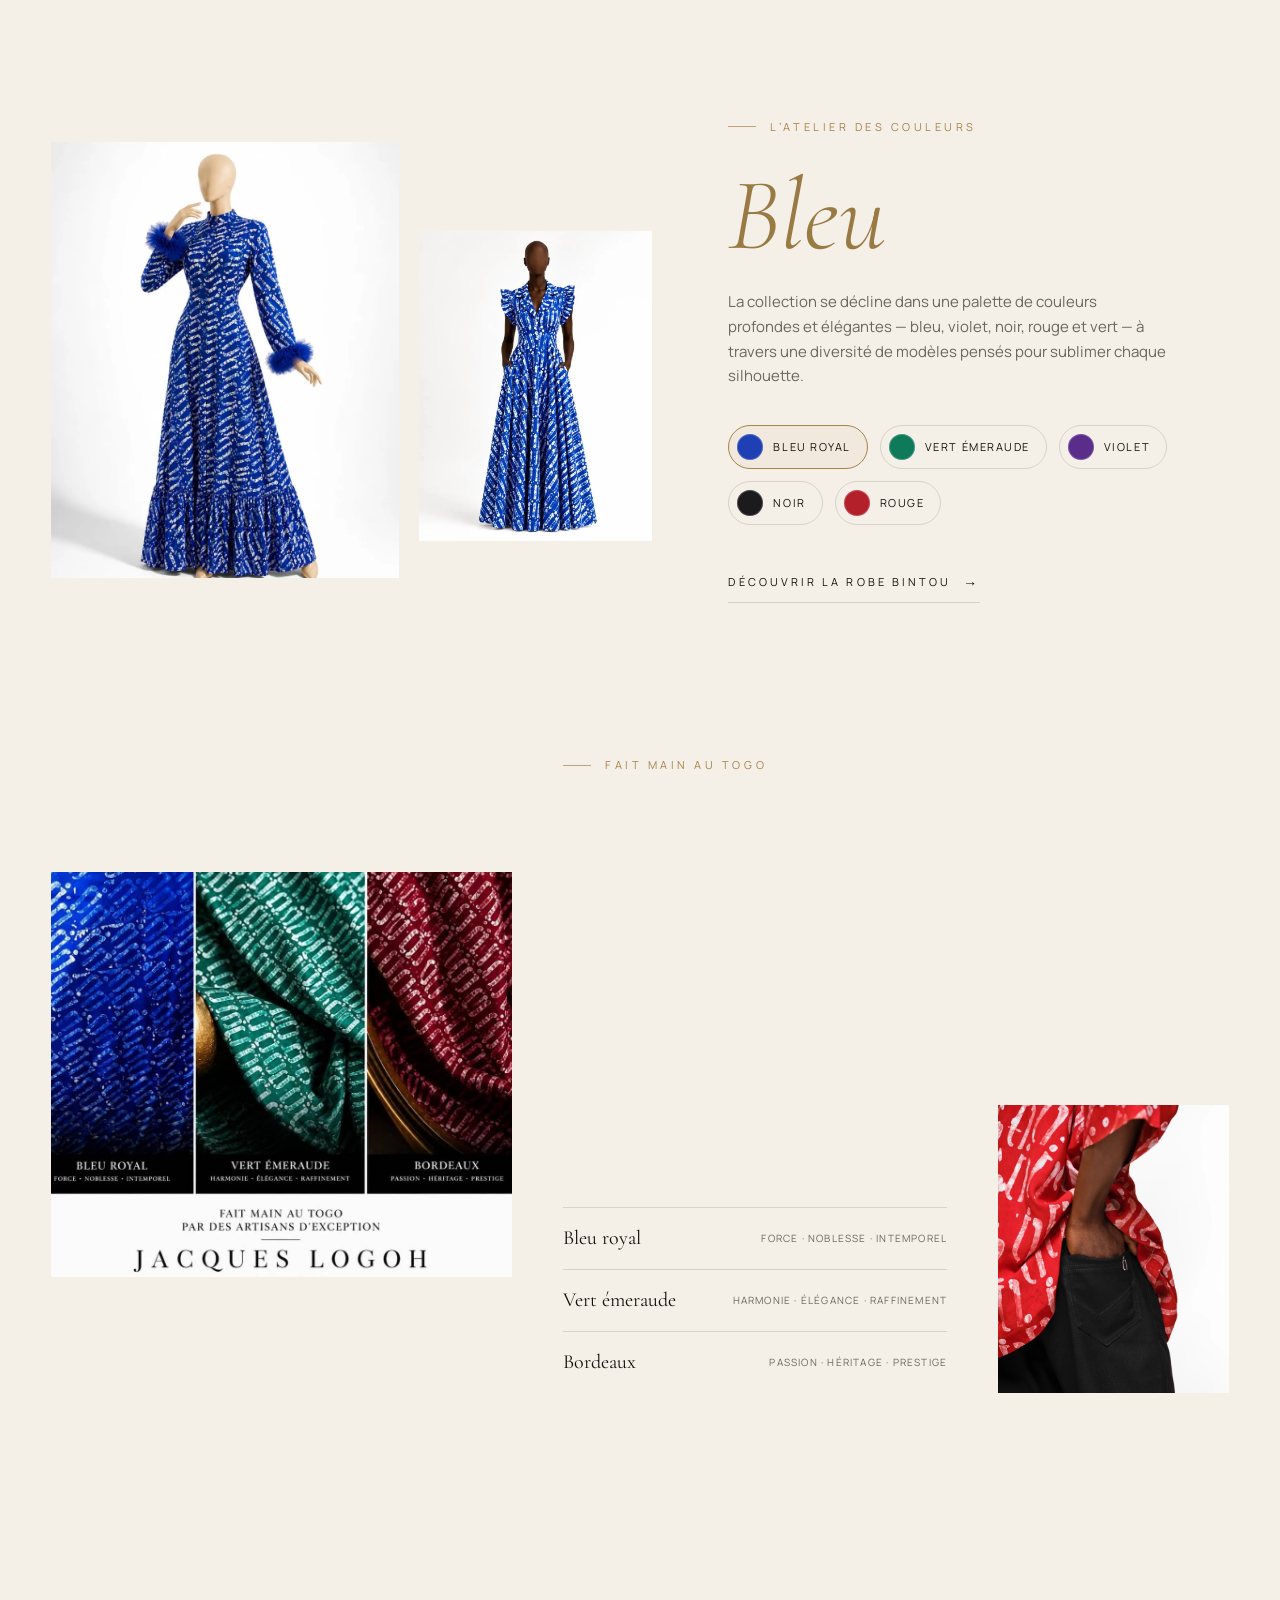
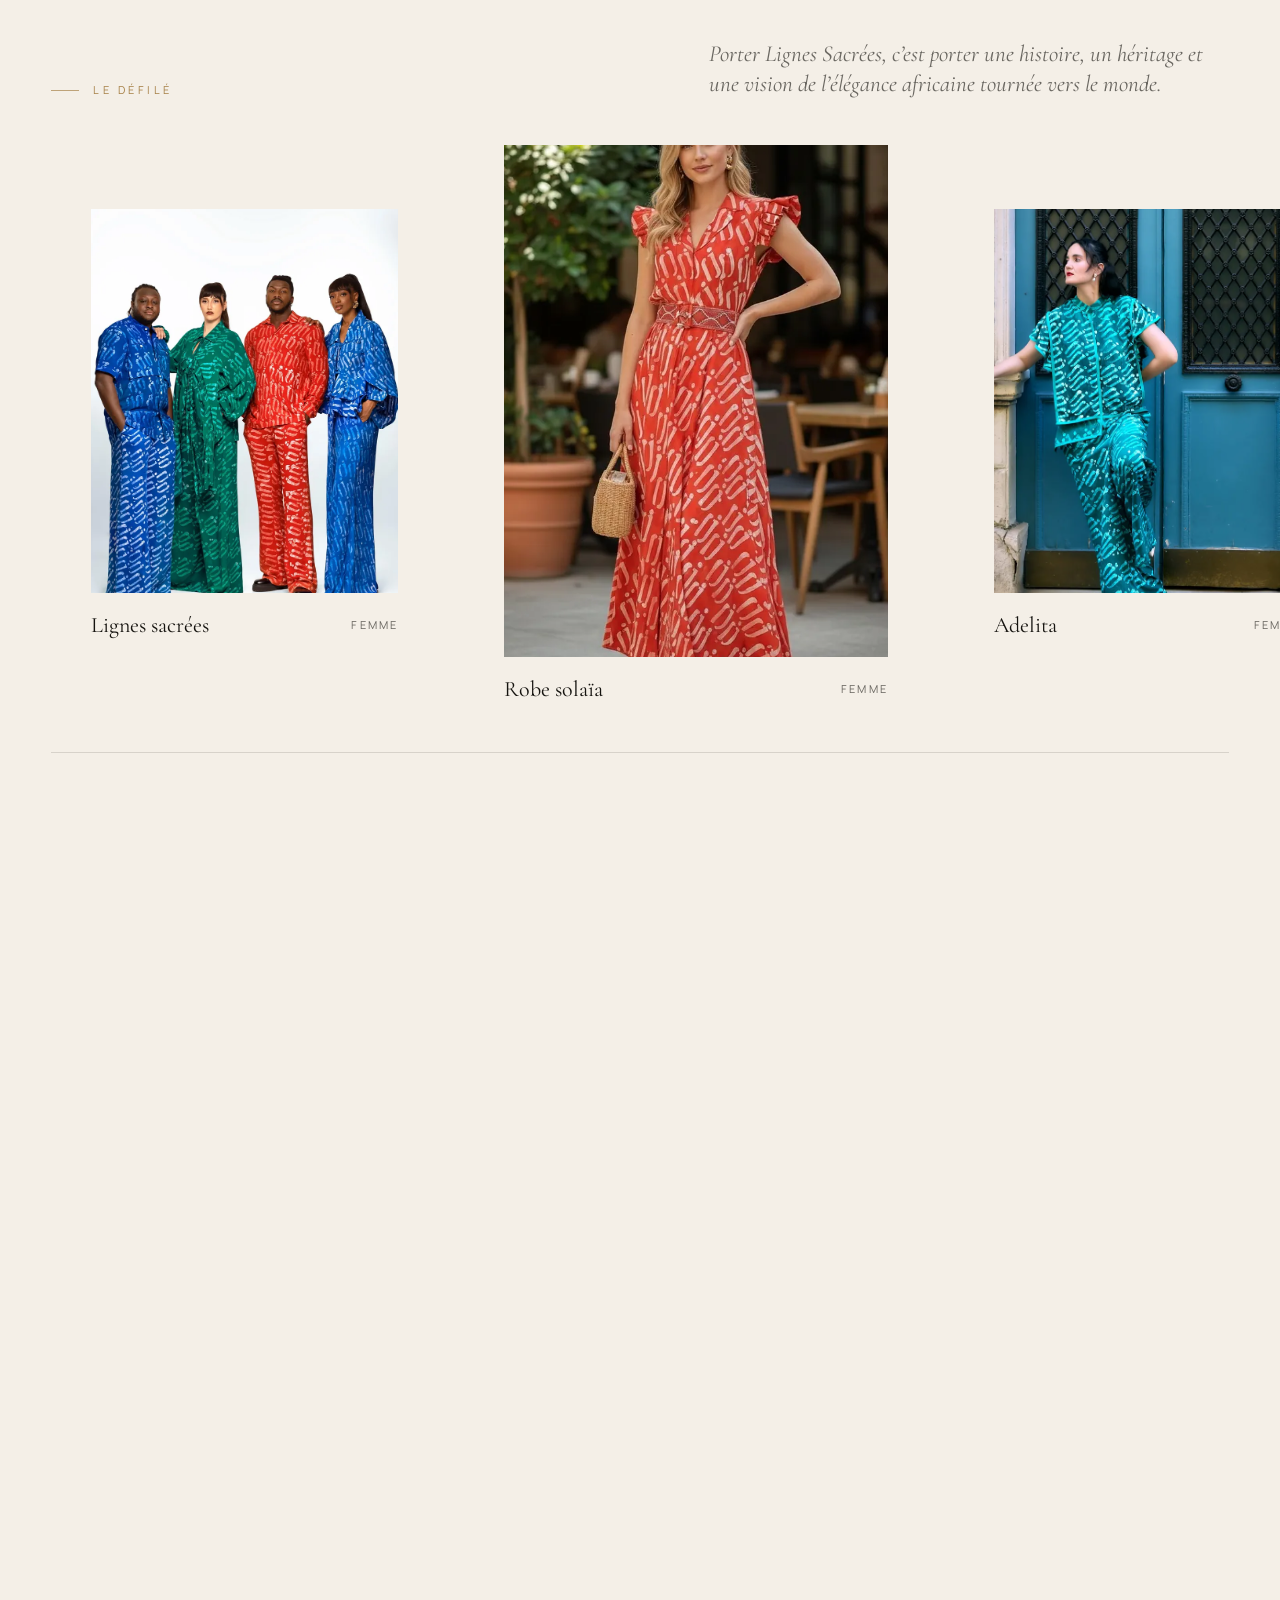
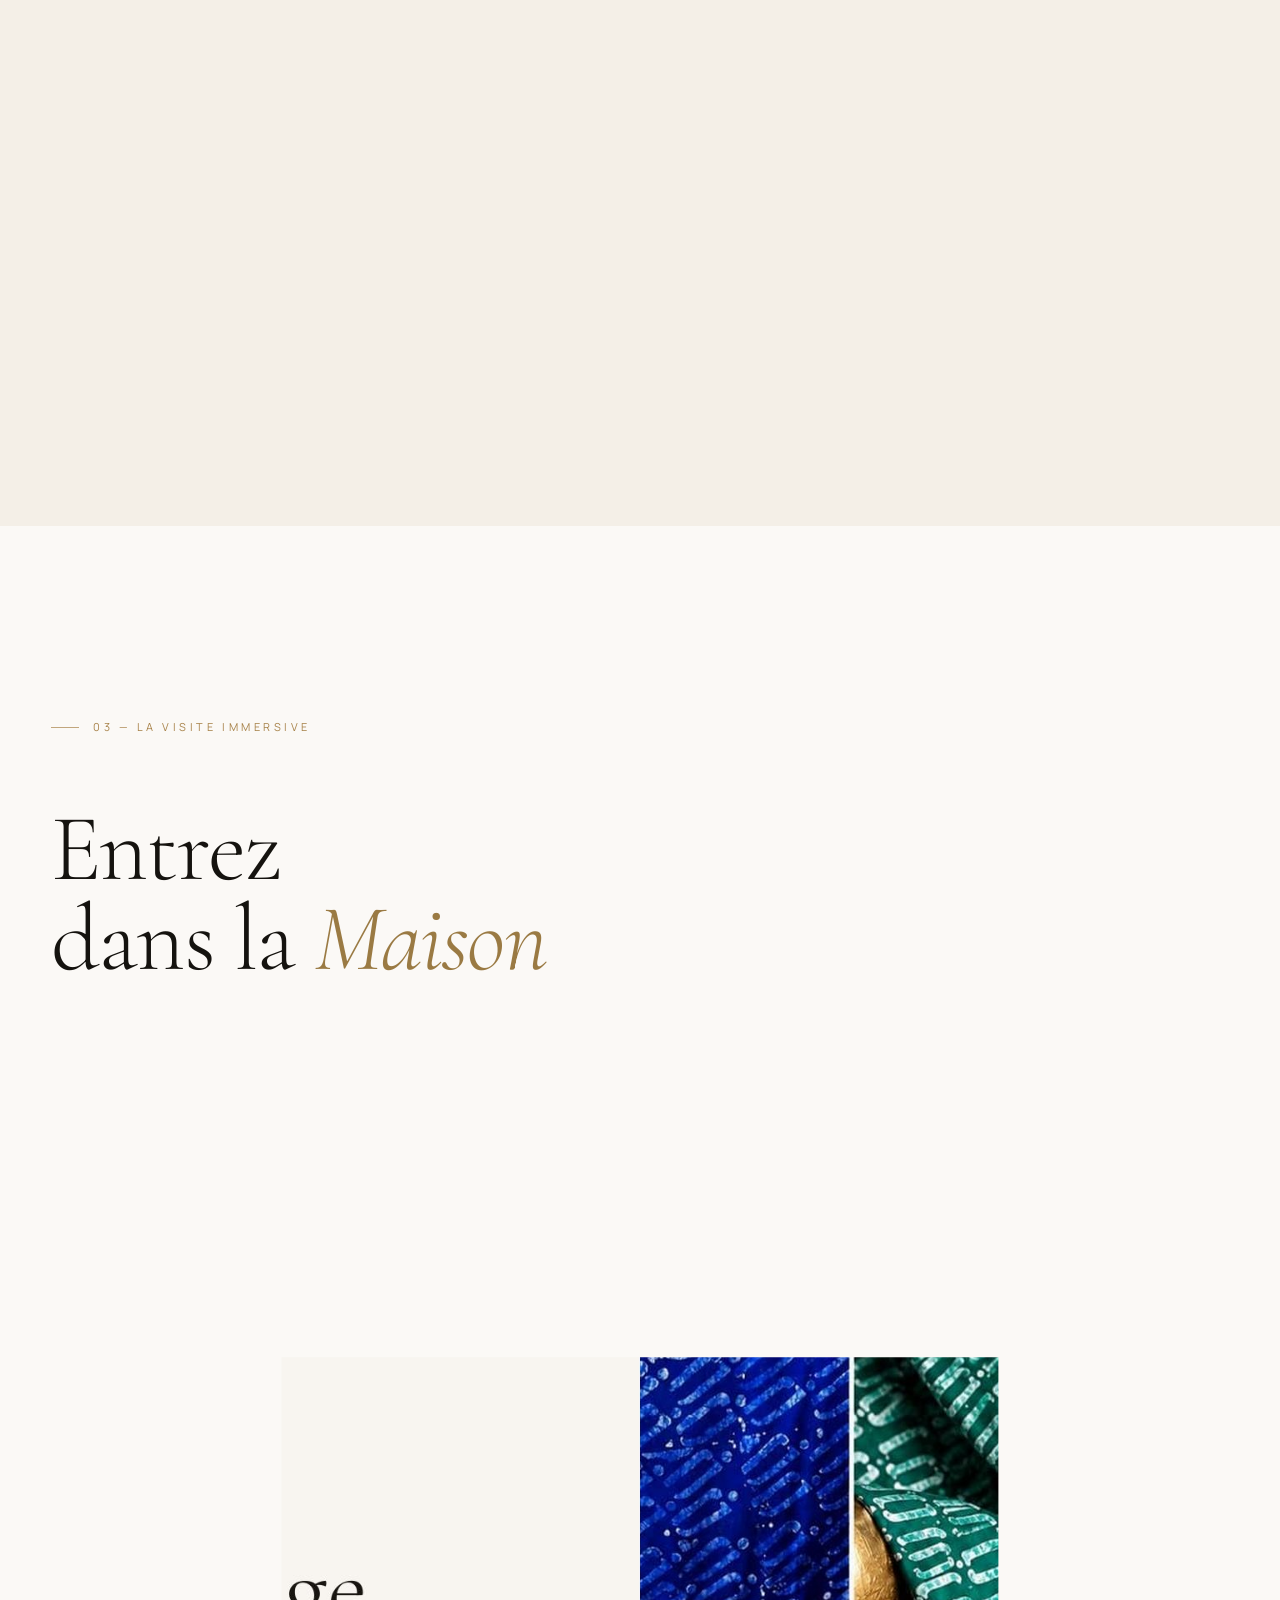
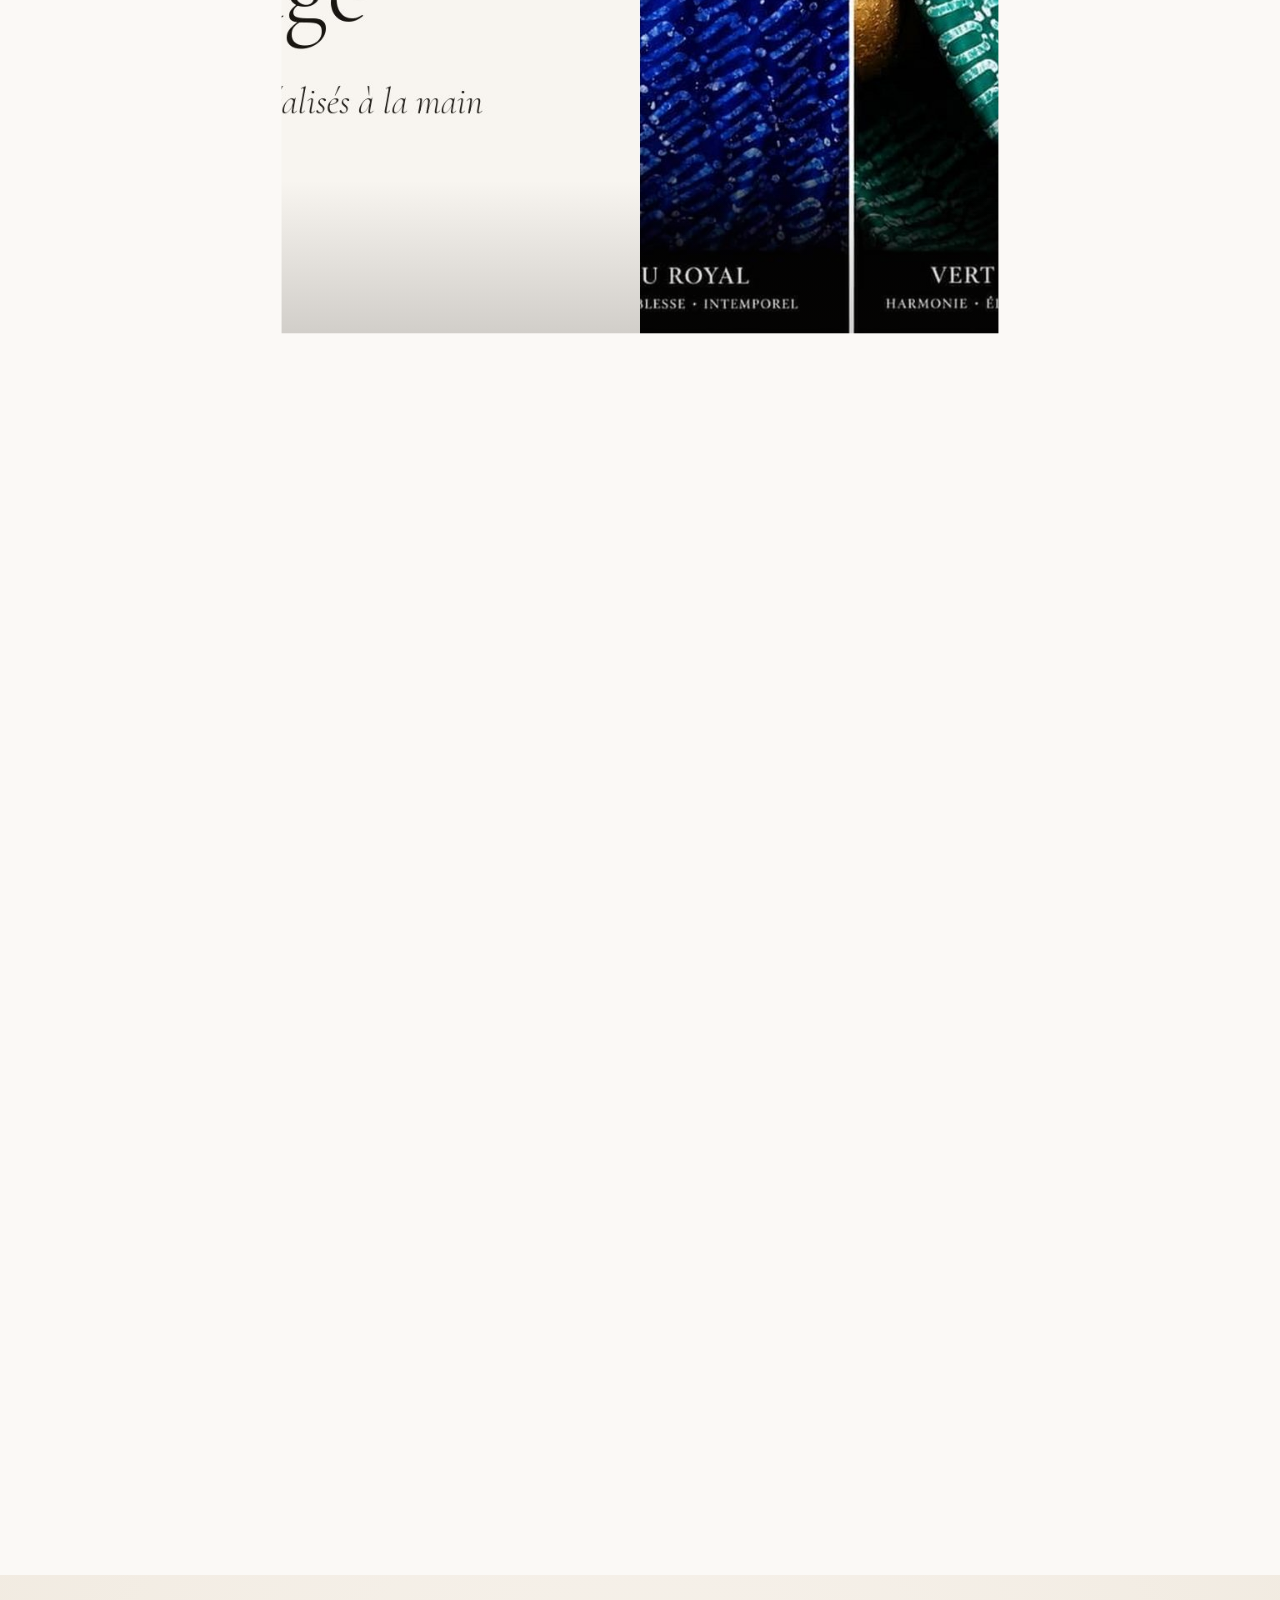
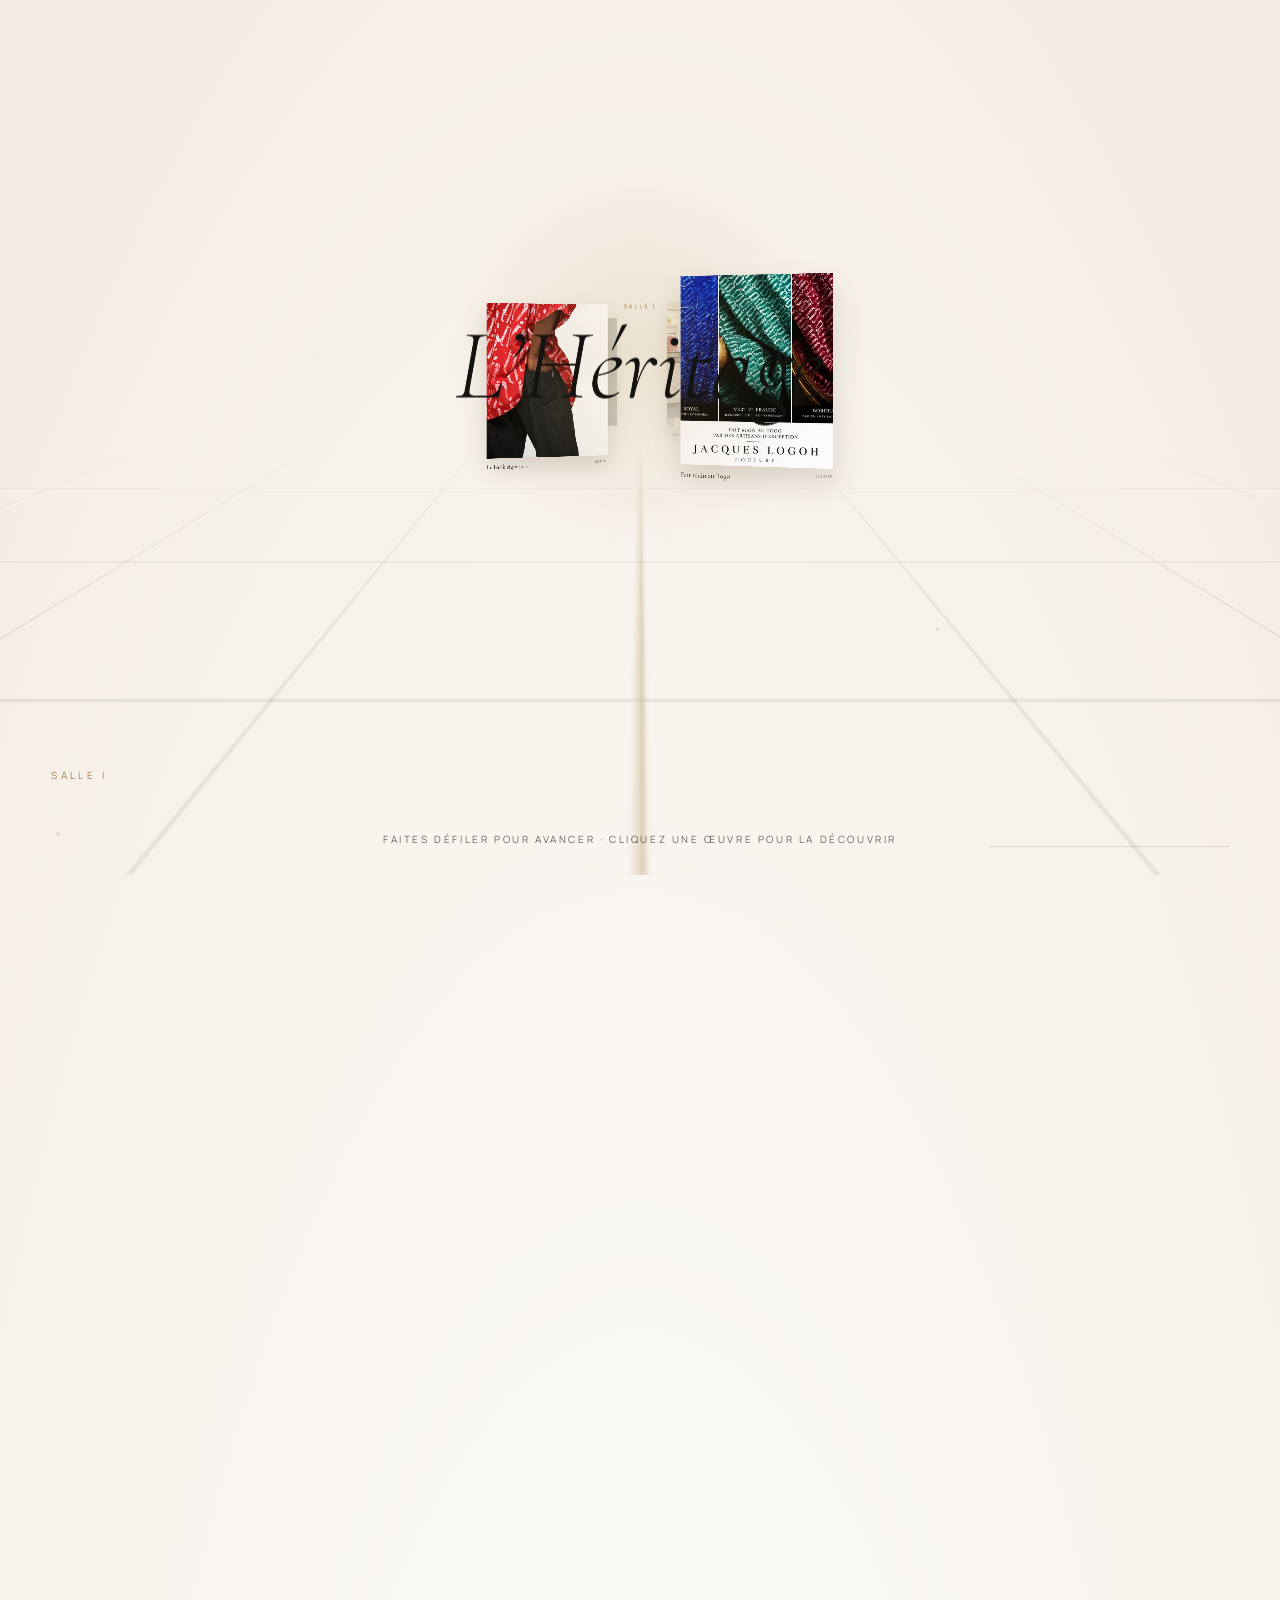
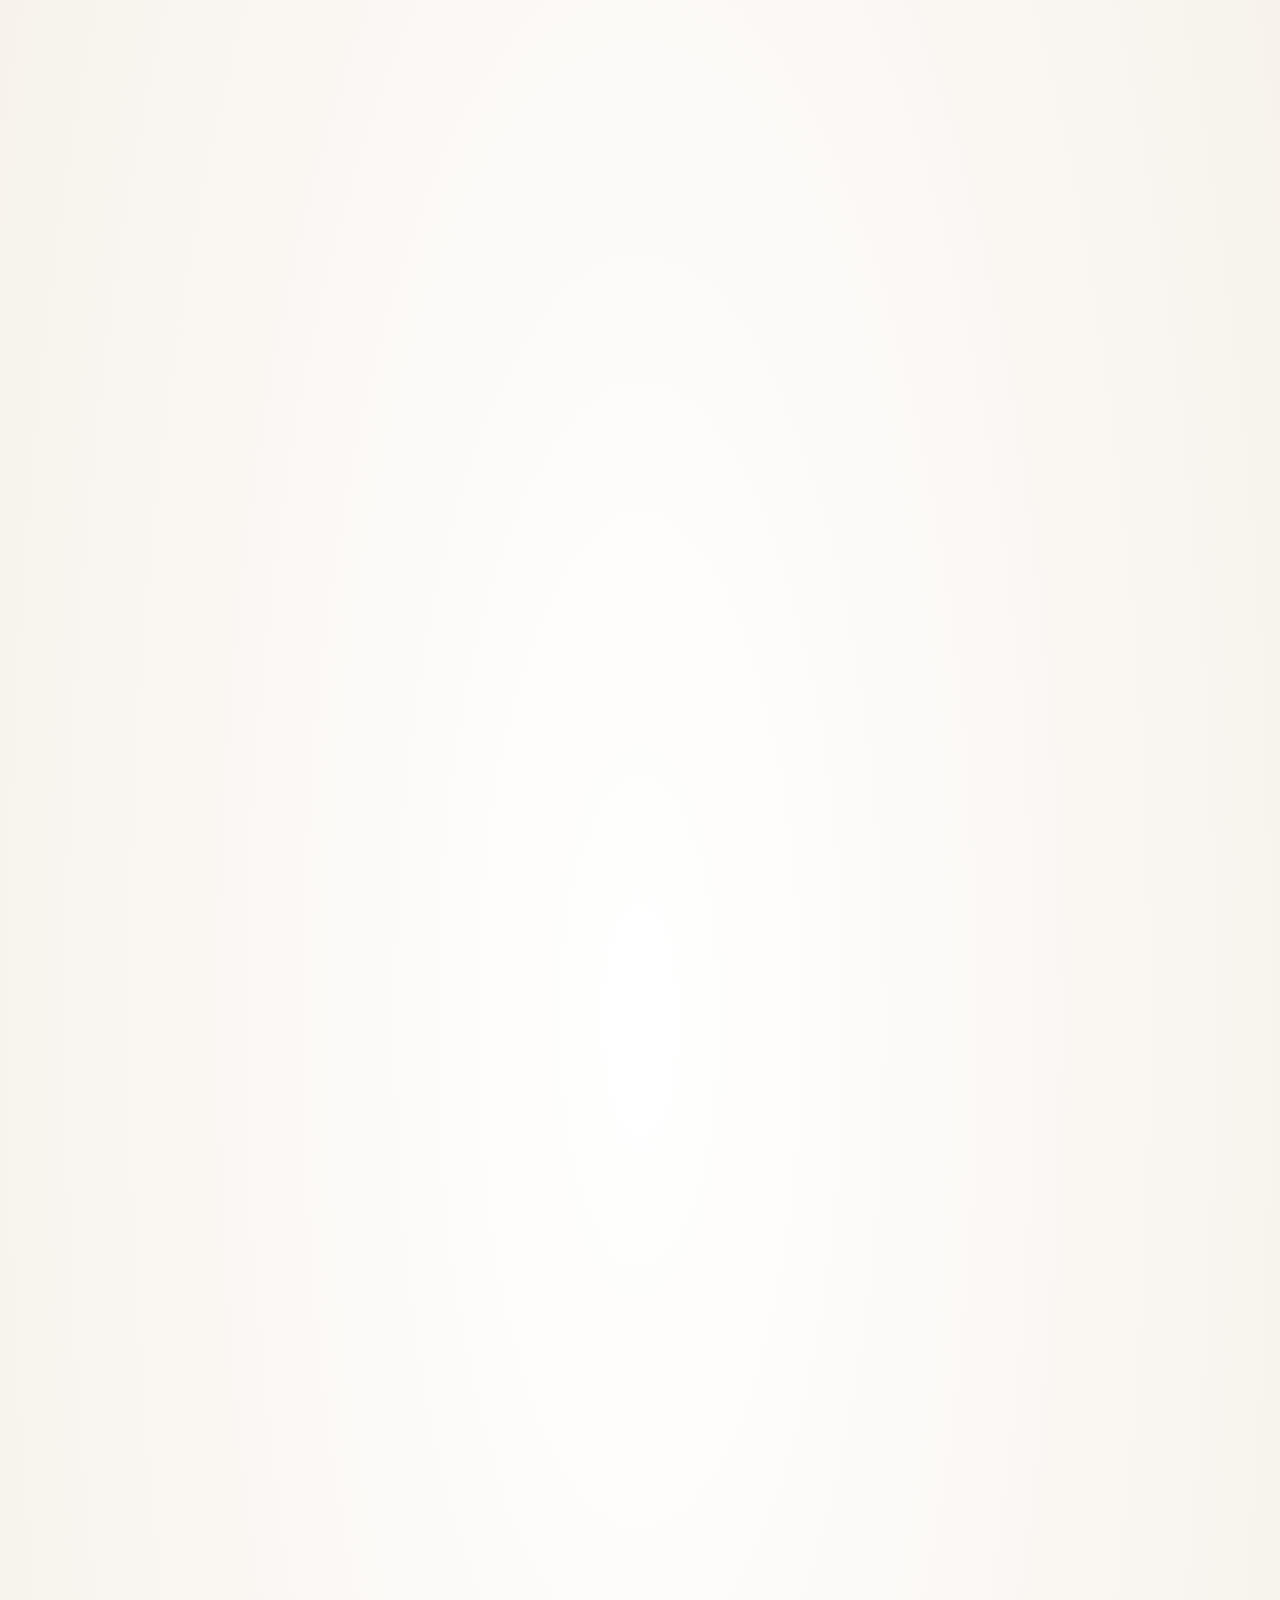
==== commit b1b02a2c: "Son activé par défaut via l'écran « Entrer dans la Maison » - Écran d'entrée après le chargement : l" ====
--- a/index.html
+++ b/index.html
@@ -26,6 +26,11 @@
       <use href="#jl-mark" class="loader__ghost"/>
       <g clip-path="url(#loaderClip)"><use href="#jl-mark" class="loader__fill"/></g>
     </svg>
+  </div>
+  <div class="loader__enter" id="loaderEnter" aria-hidden="true">
+    <button type="button" class="loader__go" id="enterSound"><span class="sound__bars"><i></i><i></i><i></i><i></i></span>Entrer dans la Maison</button>
+    <p class="loader__note">Expérience sonore · le son peut être coupé à tout moment</p>
+    <button type="button" class="loader__mute" id="enterMute">Entrer sans le son</button>
   </div>
   <div class="loader__meta">
     <span>Jacques Logoh Couture</span>
@@ -430,9 +435,16 @@
 <audio id="ambient" src="assets/audio/la-visite.mp3" loop preload="none"></audio>
 <div class="sound-invite" id="soundInvite" role="dialog" aria-label="Expérience sonore" aria-hidden="true">
   <span class="sound__bars"><i></i><i></i><i></i><i></i></span>
-  <p>Pour vivre pleinement la visite, <em>laissez-vous porter par la musique.</em></p>
-  <button class="btn btn--solid" data-sound-on>Activer le son</button>
-  <button class="sound-invite__no" id="soundNo">Plus tard</button>
+  <div class="sound-invite__on">
+    <p>La musique de la Maison vous accompagne dans la visite. <em>Vous pouvez la couper à tout moment.</em></p>
+    <button class="btn btn--solid" id="soundKeep">Continuer en musique</button>
+    <button class="sound-invite__no" id="soundCut">Couper le son</button>
+  </div>
+  <div class="sound-invite__off">
+    <p>Pour vivre pleinement la visite, <em>laissez-vous porter par la musique.</em></p>
+    <button class="btn btn--solid" data-sound-on>Activer le son</button>
+    <button class="sound-invite__no" id="soundNo">Plus tard</button>
+  </div>
 </div>
 
 <!-- ============ SÉLECTEUR DE MODE (clair par défaut / sombre) ============ -->
--- a/assets/css/style.css
+++ b/assets/css/style.css
@@ -575,3 +575,22 @@
 html[data-theme="clair"] .sound-invite .btn--solid{background:#15130f;color:#fbf9f6;border-color:#15130f}
 html[data-theme="clair"] .sound-invite__no{color:rgba(21,19,15,.55)}
 @media (prefers-reduced-motion:reduce){.is-sound .sound__bars i,.sound-invite .sound__bars i{animation:none;height:9px}}
+
+
+/* écran d'entrée */
+.loader__enter{position:absolute;left:0;right:0;top:calc(50% + min(16vw,110px) * 1.1 + 10px);display:grid;justify-items:center;gap:14px;opacity:0;pointer-events:none;padding:0 16px;text-align:center}
+.loader__enter.is-on{pointer-events:auto}
+.loader__go{display:inline-flex;align-items:center;gap:14px;height:58px;padding:0 34px;border:1px solid currentColor;border-radius:60px;font-size:11px;letter-spacing:.3em;text-transform:uppercase;color:var(--ivoire);transition:background .5s var(--ease),color .5s var(--ease),border-color .5s}
+.loader__go .sound__bars{color:var(--or)}
+.loader__go .sound__bars i{animation:eq 1.1s ease-in-out infinite}
+.loader__go .sound__bars i:nth-child(2){animation-delay:-.35s}.loader__go .sound__bars i:nth-child(3){animation-delay:-.7s}.loader__go .sound__bars i:nth-child(4){animation-delay:-.2s}
+.loader__go:hover,.loader__go:focus-visible{background:var(--ivoire);color:var(--noir);border-color:var(--ivoire)}
+.loader__note{margin:0;font-size:10px;letter-spacing:.24em;text-transform:uppercase;color:var(--muted)}
+.loader__mute{font-size:10px;letter-spacing:.24em;text-transform:uppercase;color:var(--muted);border-bottom:1px solid var(--line);padding-bottom:4px}
+.loader__mute:hover{color:var(--or)}
+html[data-theme="clair"] .loader__go{color:#15130f}
+html[data-theme="clair"] .loader__go:hover,html[data-theme="clair"] .loader__go:focus-visible{background:#15130f;color:#fbf9f6;border-color:#15130f}
+/* message sonore : deux variantes */
+.sound-invite__on,.sound-invite__off{display:grid;gap:14px}
+.sound-invite.is-playing .sound-invite__off{display:none}
+.sound-invite:not(.is-playing) .sound-invite__on{display:none}
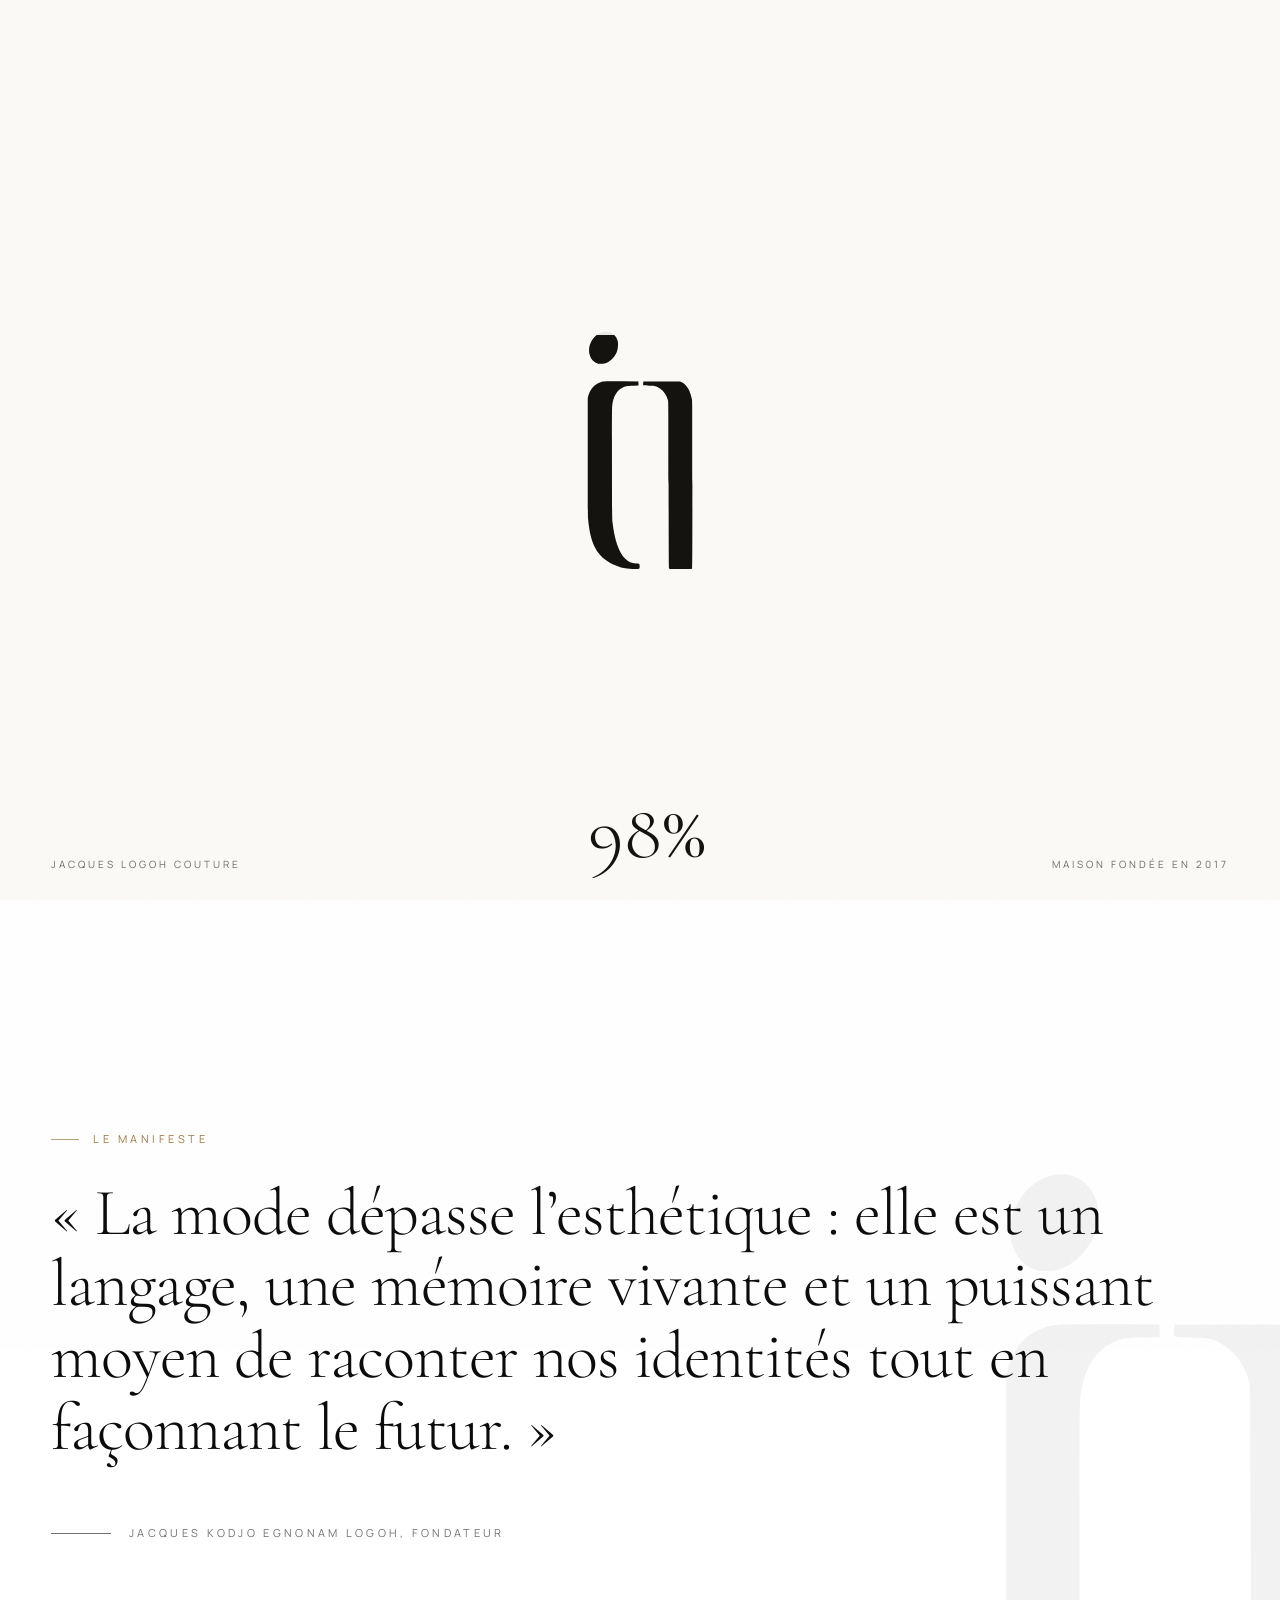
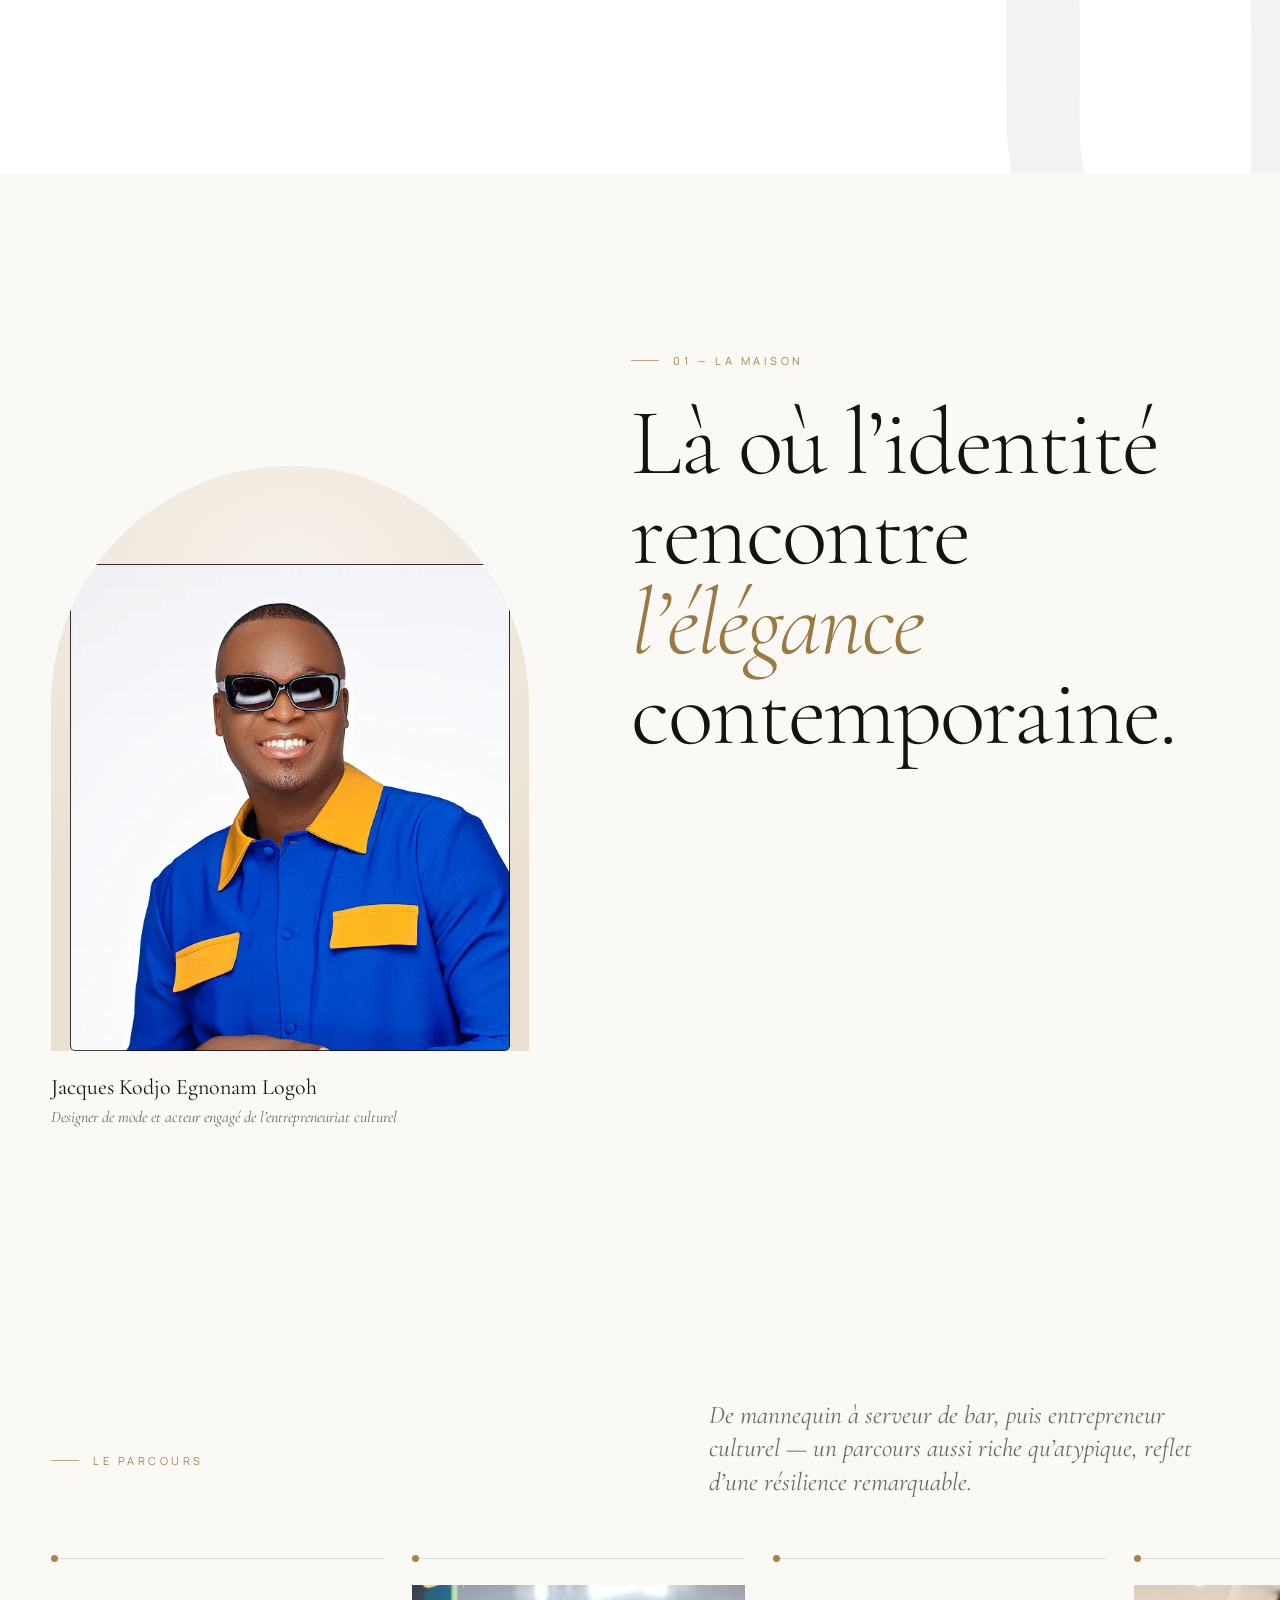
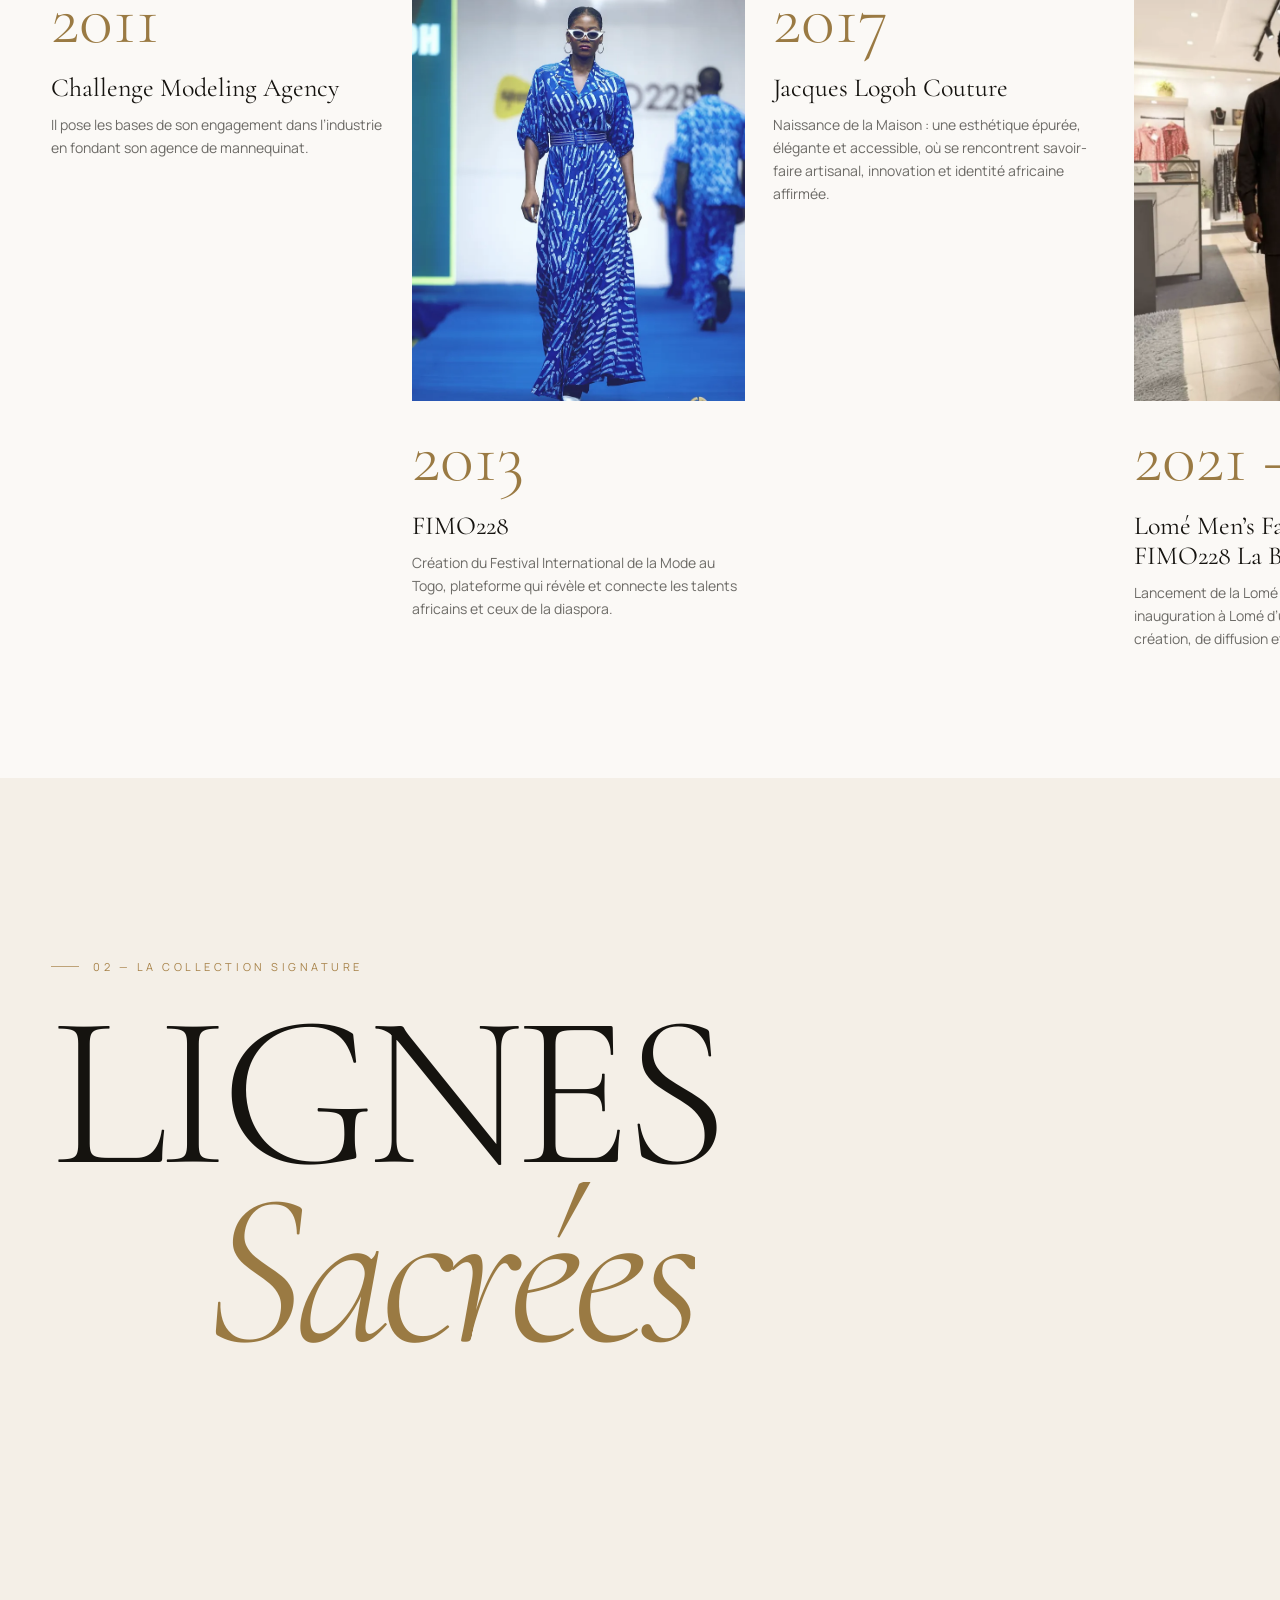
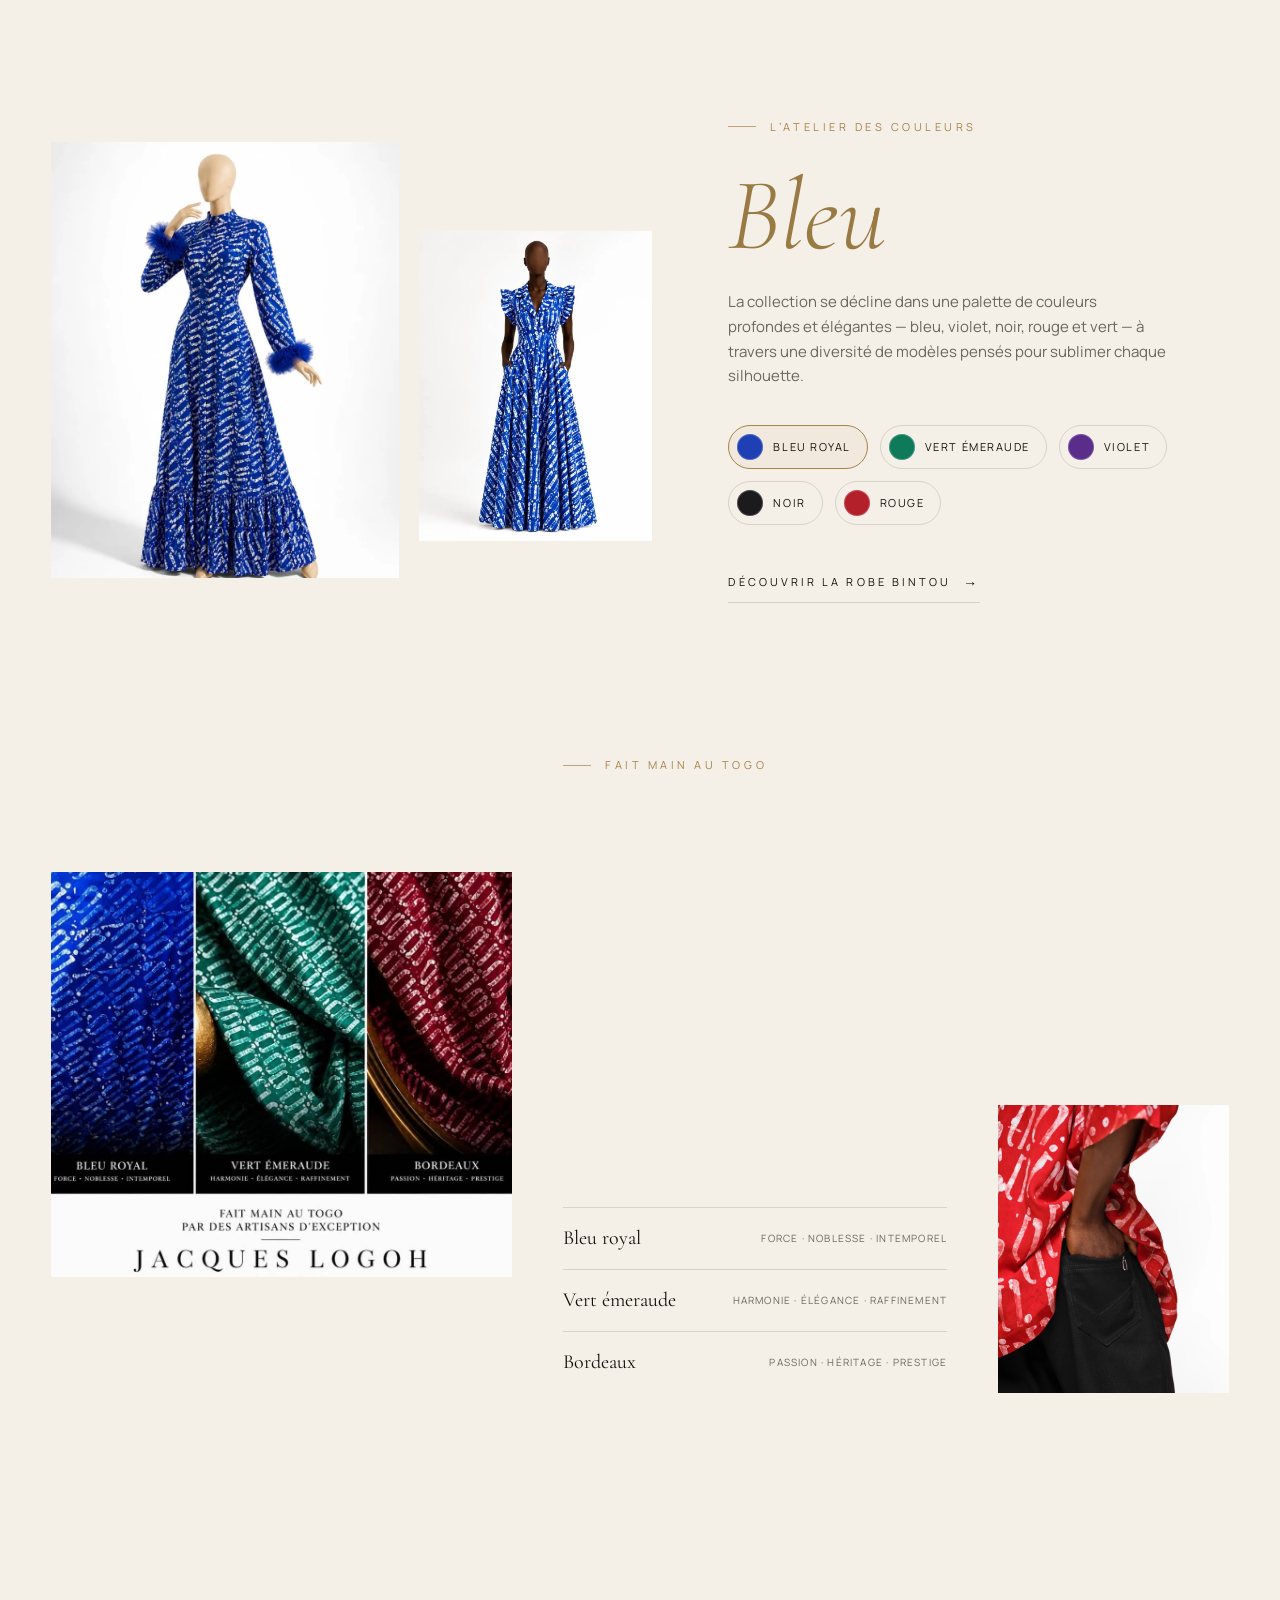
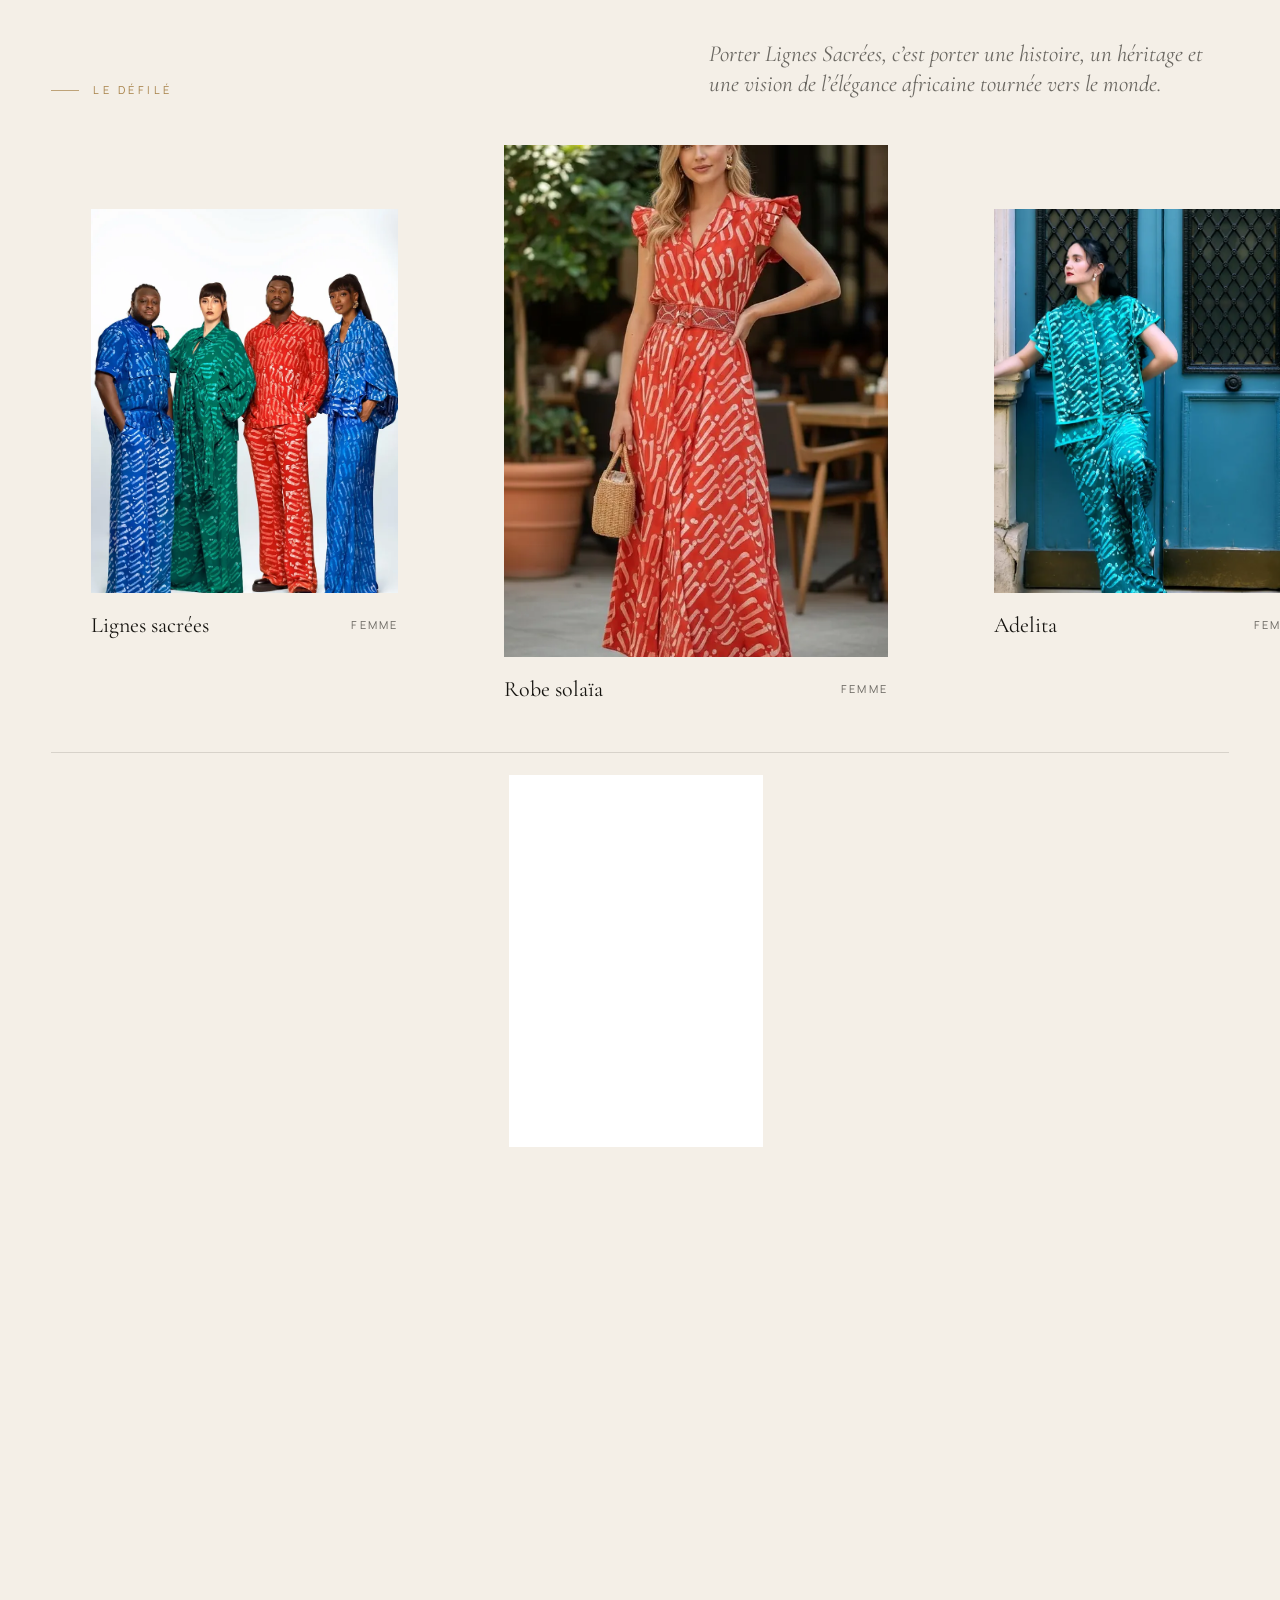
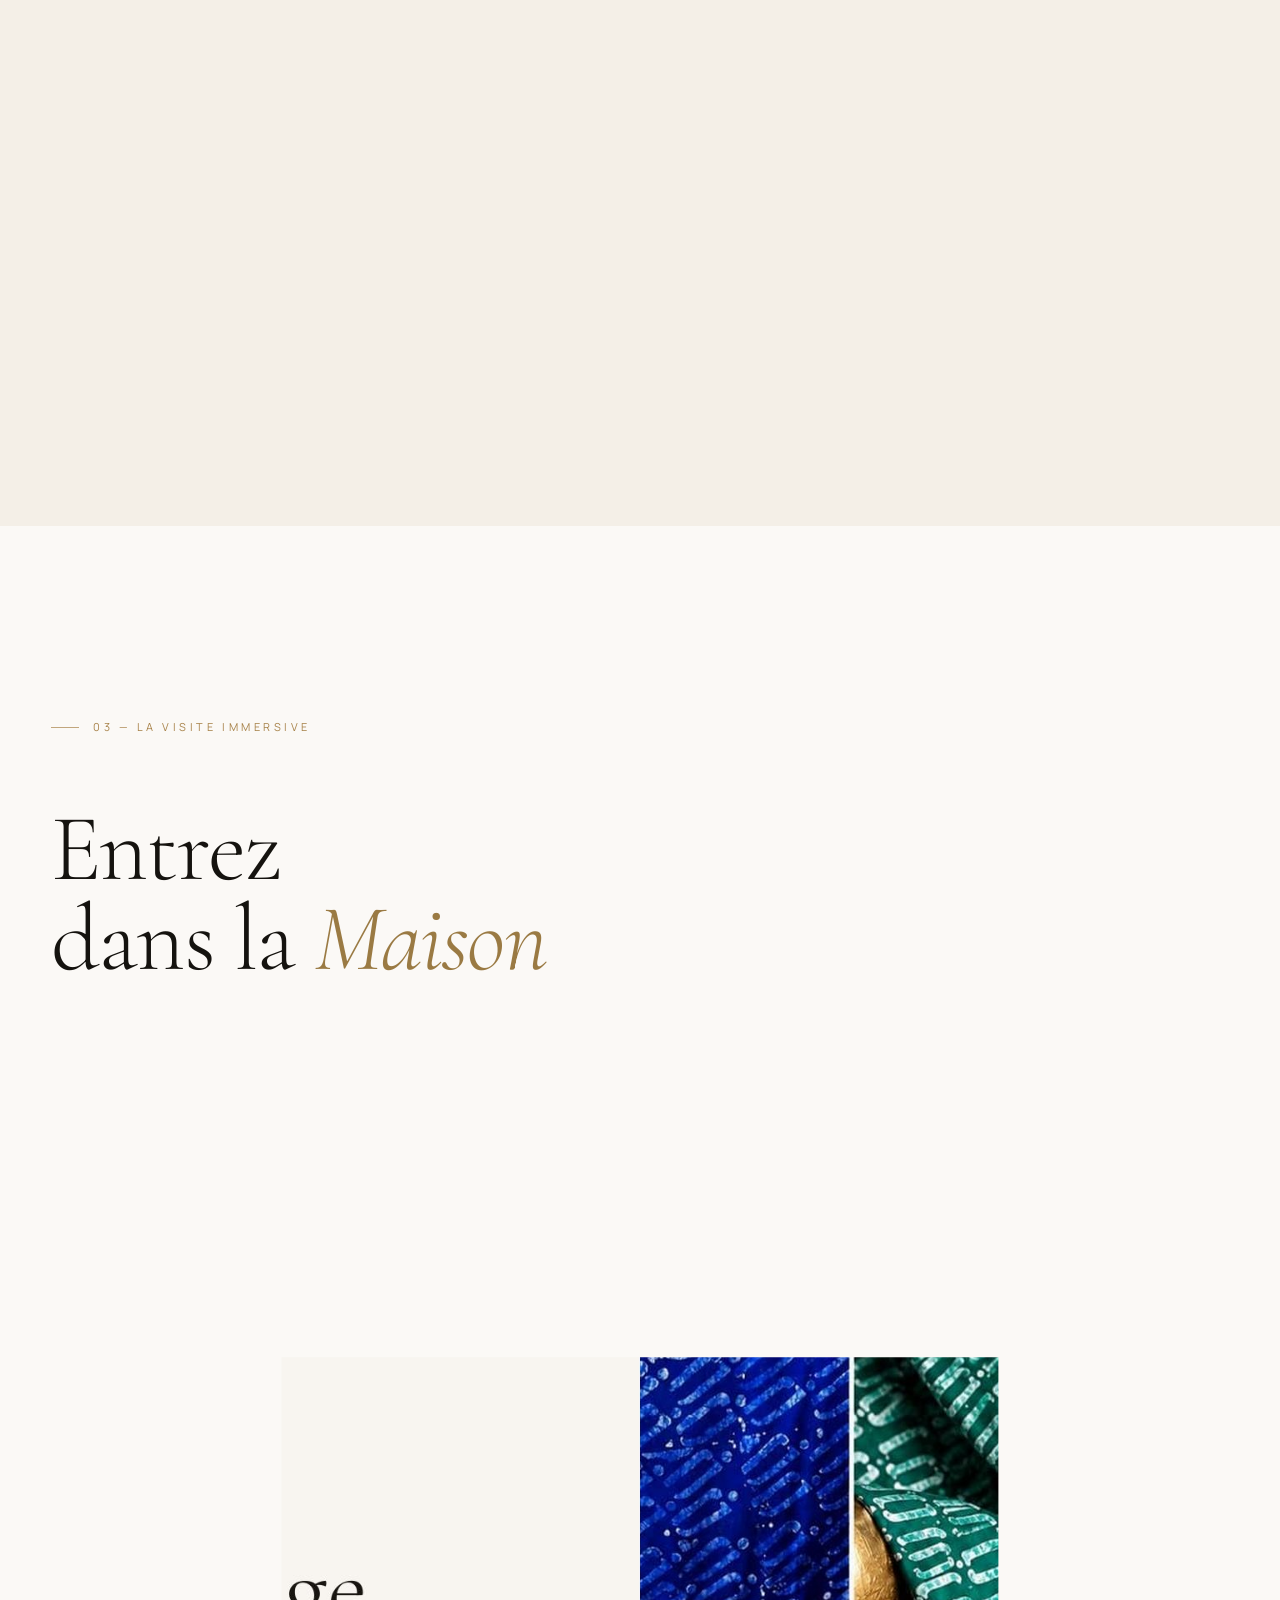
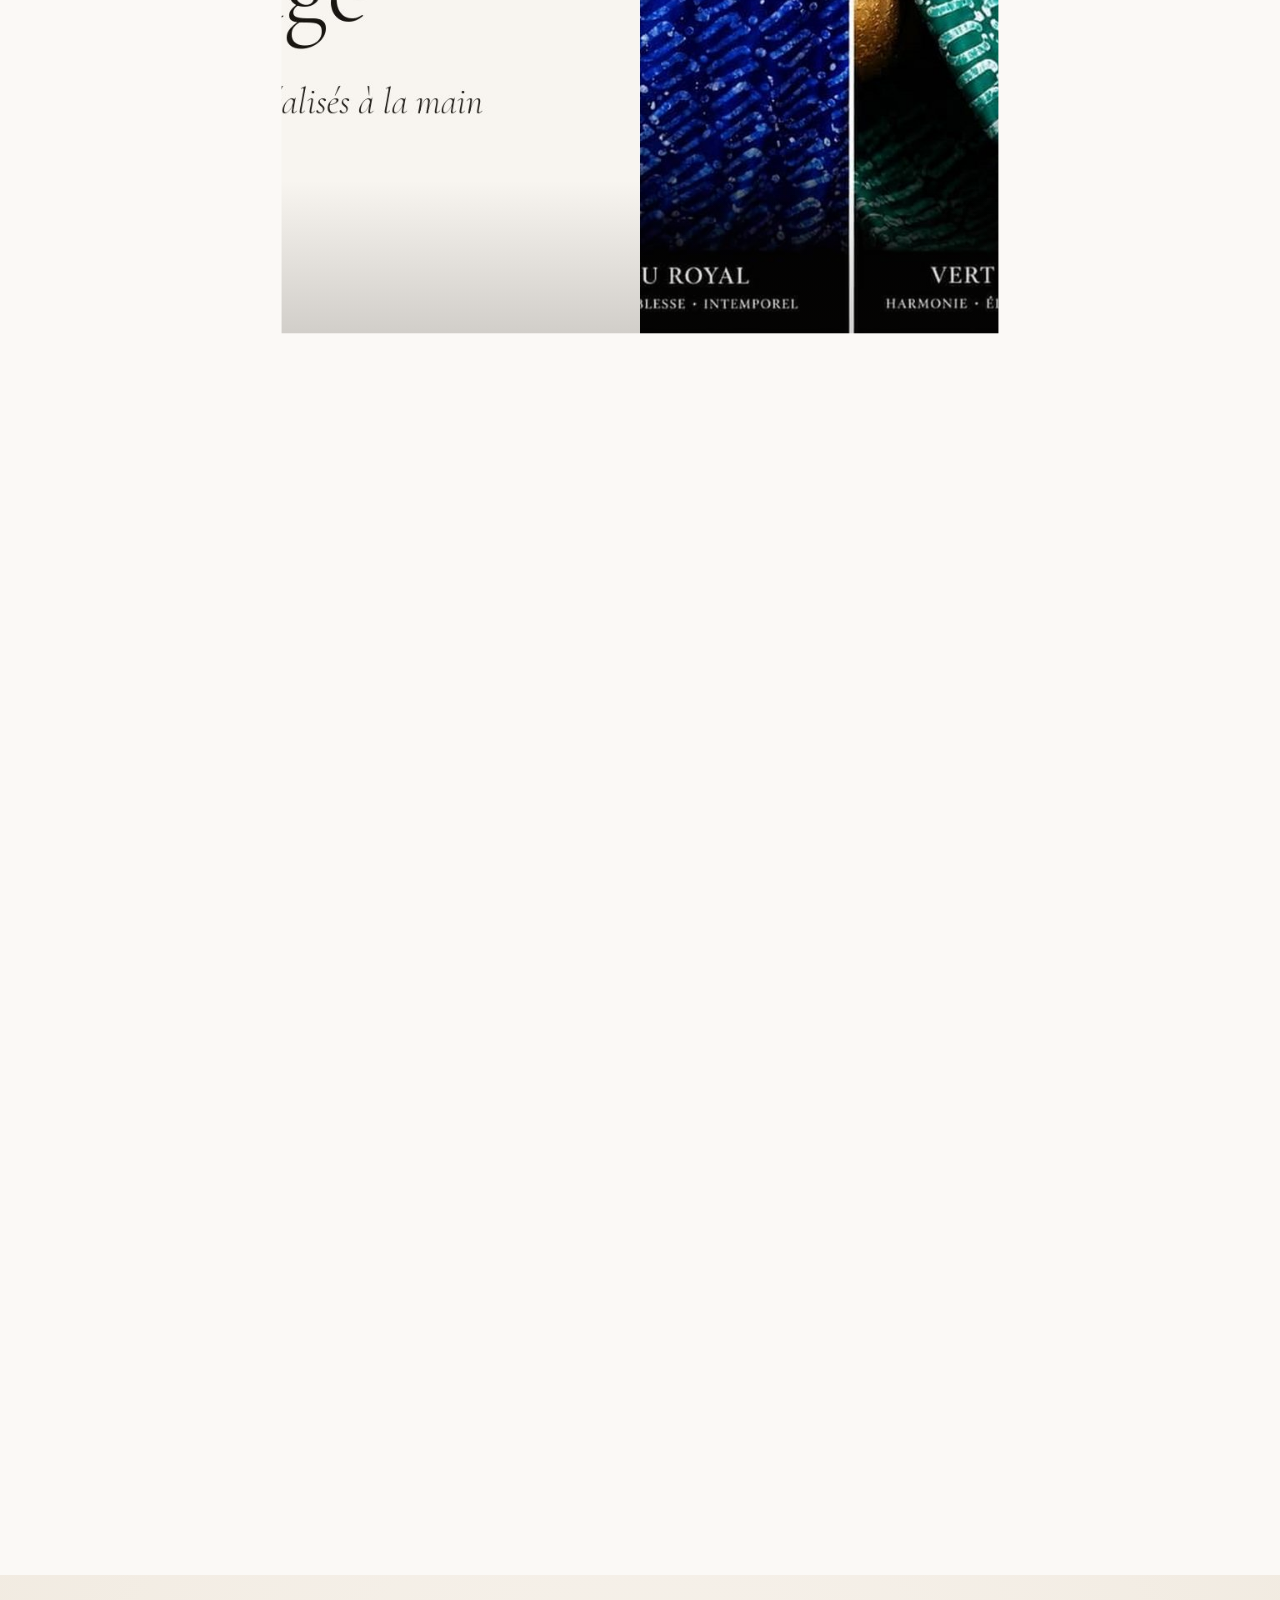
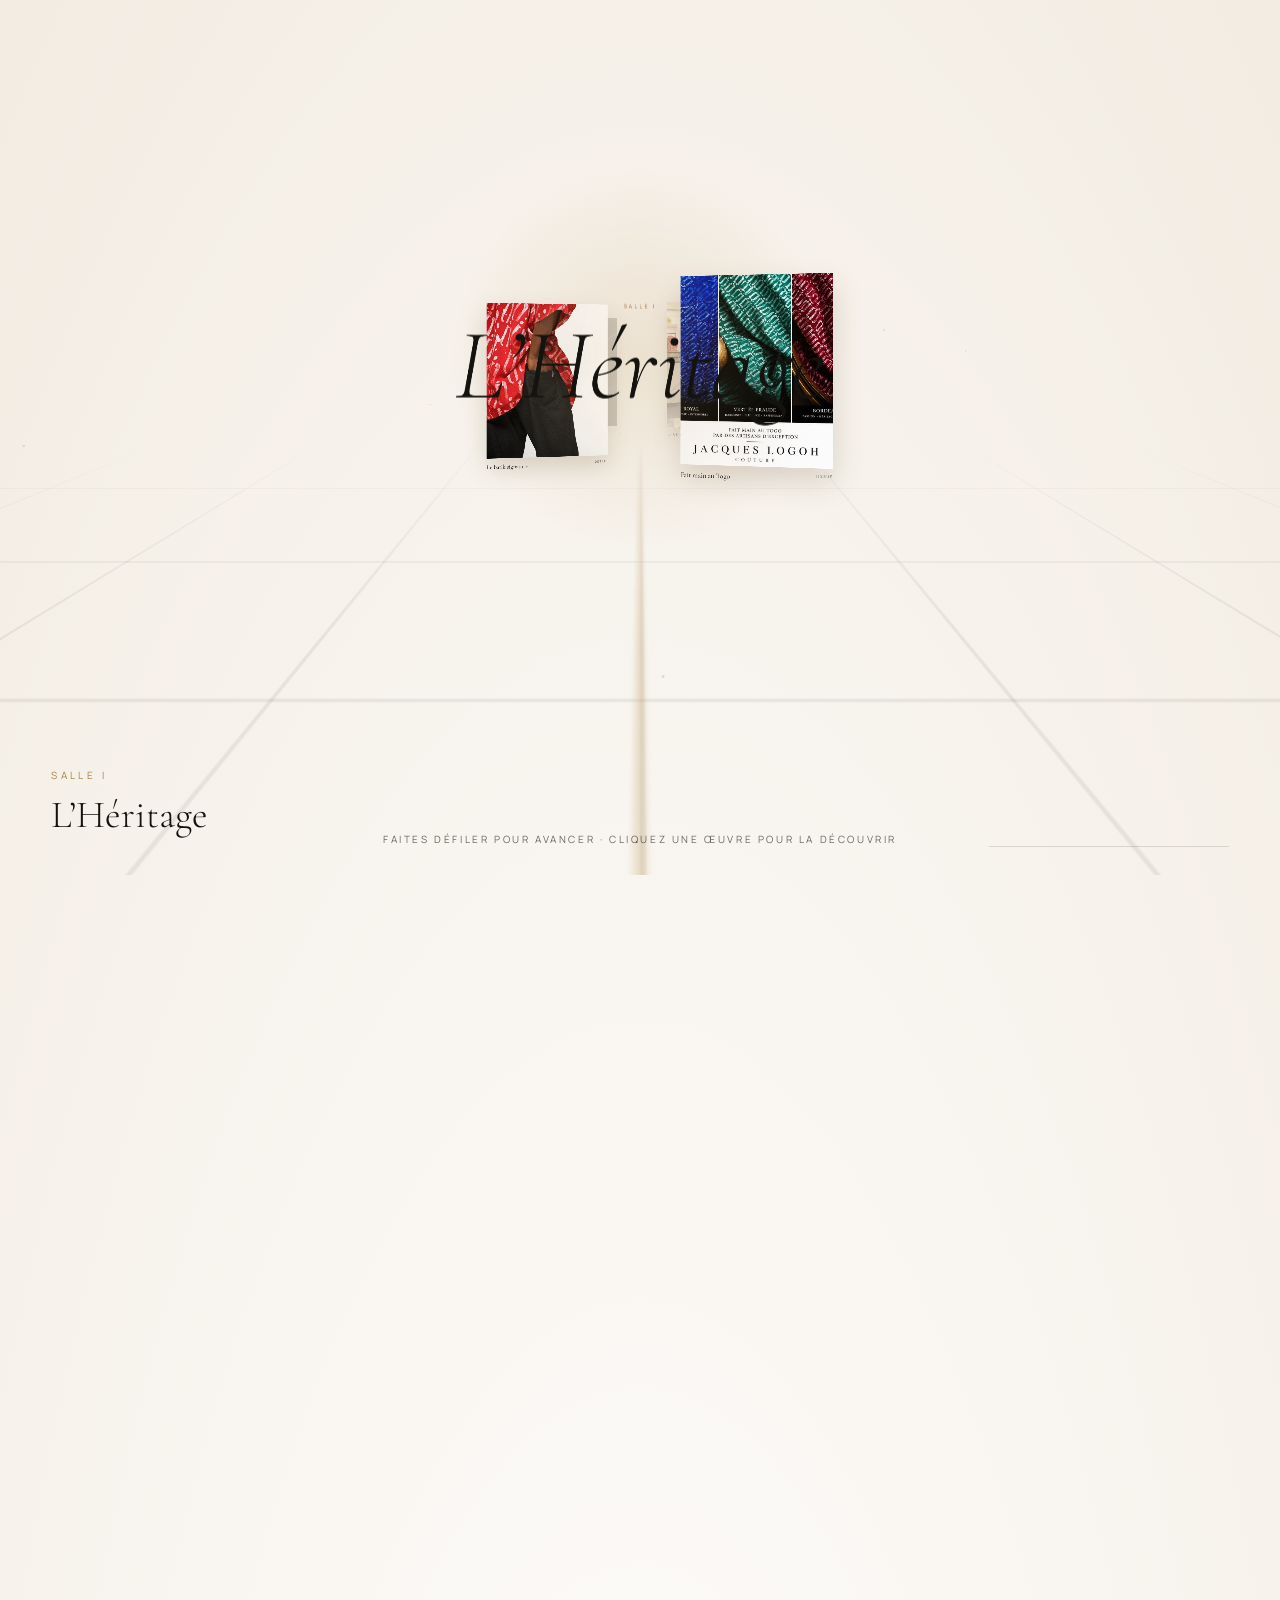
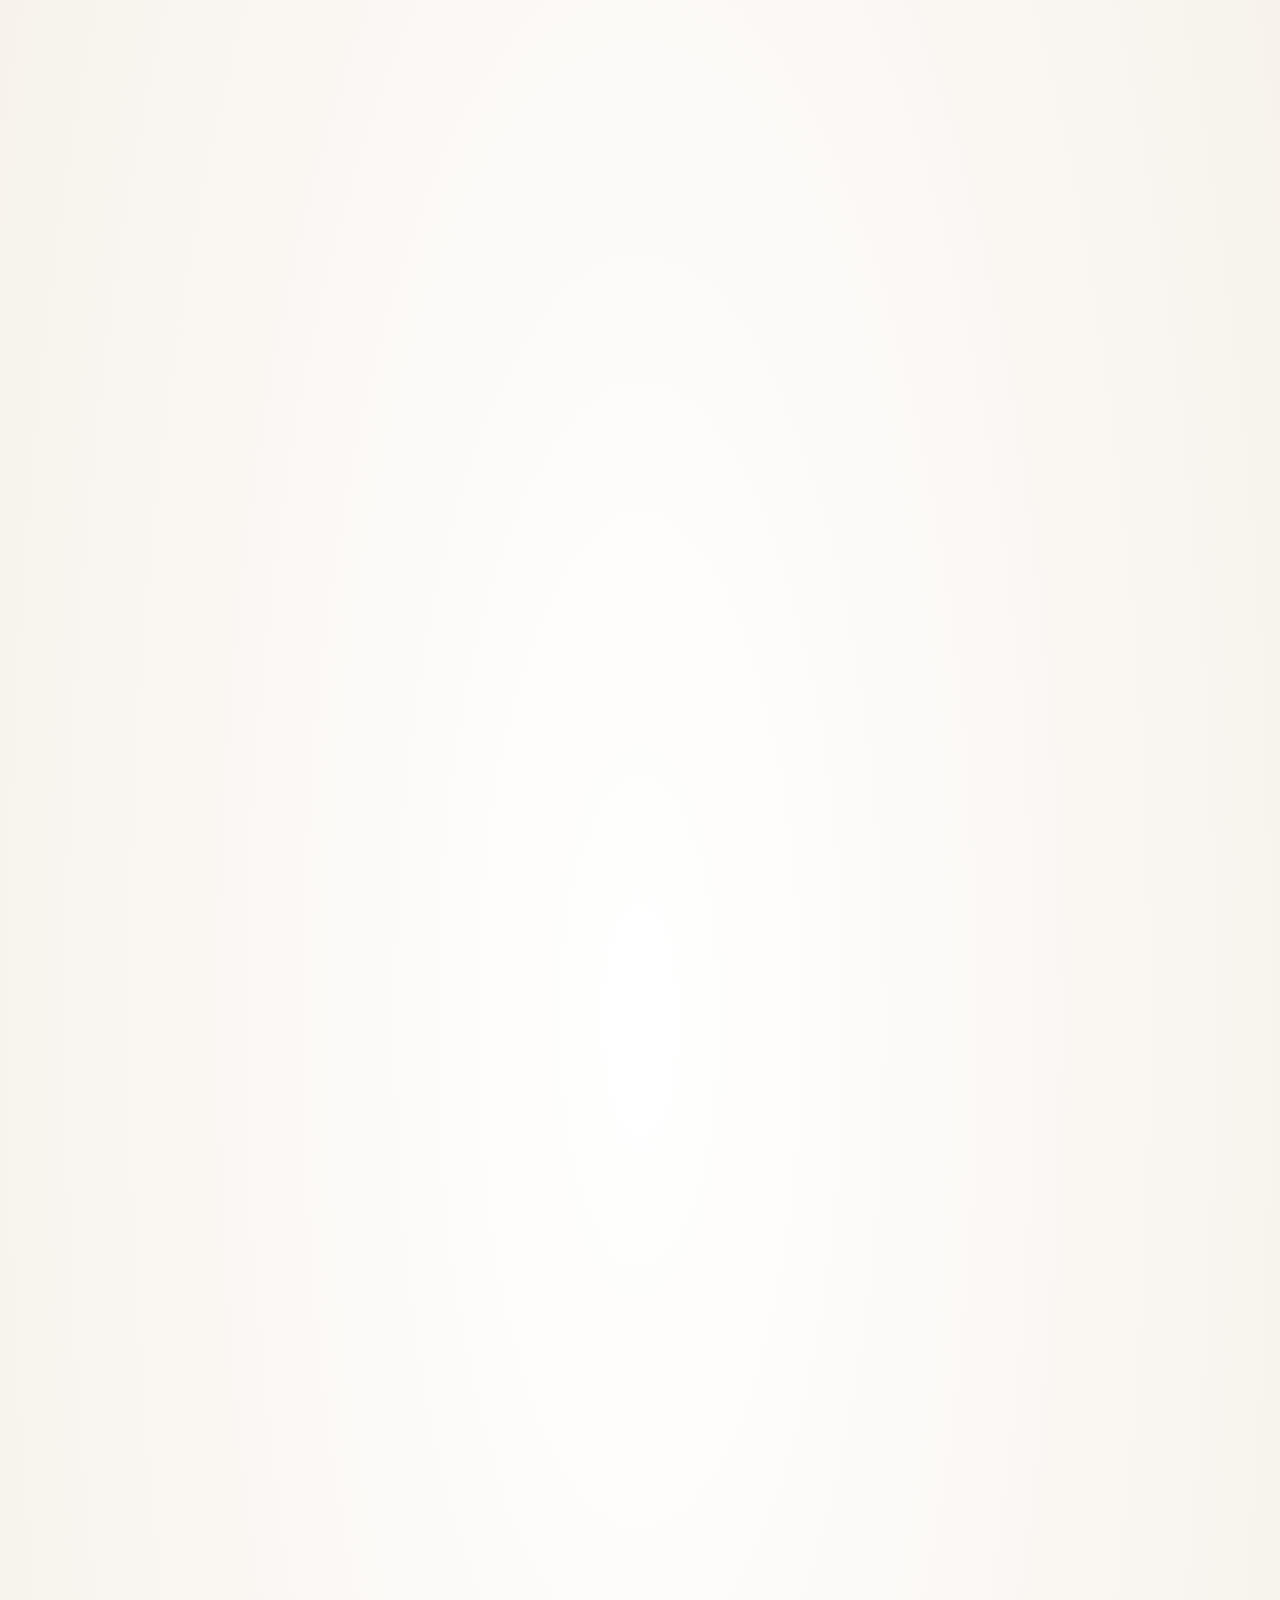
==== commit 752f10c0: "Site bilingue FR/EN et devise USD - Français par défaut, anglais via le bouton FR / EN (?lang=en) : " ====
--- a/index.html
+++ b/index.html
@@ -58,8 +58,9 @@
   </a>
   <div class="header__tools">
     <div class="currency" role="group" aria-label="Devise">
-      <button data-cur="EUR" class="is-active">EUR</button><button data-cur="FCFA">FCFA</button>
-    </div>
+      <button data-cur="EUR" class="is-active">EUR</button><button data-cur="FCFA">FCFA</button><button data-cur="USD">USD</button>
+    </div>
+    <div class="lang" role="group" aria-label="Choisir la langue"><button type="button" data-lang-set="fr" class="is-on" aria-pressed="true">FR</button><button type="button" data-lang-set="en" aria-pressed="false">EN</button></div>
     <button class="sound" id="soundBtn" aria-pressed="false" aria-label="Activer la musique"><span class="sound__bars"><i></i><i></i><i></i><i></i></span><span class="sound__label">Son</span></button>
     <button class="header__cart" id="cartBtn" aria-label="Ouvrir le panier">Panier <span class="cart-count" id="cartCount">0</span></button>
   </div>
@@ -81,6 +82,8 @@
     <div class="menu__preview"><img alt="" id="menuPreview" src="assets/img/site/jacques-logoh.webp"></div>
     <div class="menu__foot">
       <p>Boulevard du 13 Janvier<br>+33 7 82 53 31 70 · 90 43 50 50</p>
+      <p class="menu__cur currency" role="group" aria-label="Devise"><button data-cur="EUR" class="is-active">EUR</button><button data-cur="FCFA">FCFA</button><button data-cur="USD">USD</button></p>
+      <p class="menu__lang lang" role="group" aria-label="Choisir la langue"><button type="button" data-lang-set="fr" class="is-on" aria-pressed="true">Français</button><button type="button" data-lang-set="en" aria-pressed="false">English</button></p>
       <p class="menu__socials"><a href="https://www.instagram.com/jacqueslogoh.couture/" target="_blank" rel="noopener">Instagram</a><a href="https://www.facebook.com/JacquesLogoh.couture" target="_blank" rel="noopener">Facebook</a><a href="https://www.youtube.com/@jacqueslogoh1397" target="_blank" rel="noopener">YouTube</a><a href="https://x.com/LogohJacques" target="_blank" rel="noopener">X</a></p>
     </div>
   </div>
@@ -455,6 +458,7 @@
 <script src="assets/vendor/lenis.min.js"></script>
 <script src="assets/js/data.js"></script>
 <script src="assets/js/logo.js"></script>
+<script src="assets/js/i18n.js"></script>
 <script src="assets/js/main.js"></script>
 </body>
 </html>
--- a/assets/css/style.css
+++ b/assets/css/style.css
@@ -594,3 +594,26 @@
 .sound-invite__on,.sound-invite__off{display:grid;gap:14px}
 .sound-invite.is-playing .sound-invite__off{display:none}
 .sound-invite:not(.is-playing) .sound-invite__on{display:none}
+
+
+/* langue FR / EN */
+.lang{display:flex;gap:2px}
+.header .lang{border:1px solid rgba(255,255,255,.3);border-radius:40px;padding:3px}
+.lang button{padding:5px 9px;border-radius:30px;font-size:10px;letter-spacing:.16em;transition:background .3s,color .3s}
+.header .lang button.is-on{background:#fff;color:#000}
+.menu__lang{margin:0;gap:8px}
+.menu__lang button{border:1px solid var(--line);padding:8px 14px;font-size:10px;letter-spacing:.2em;text-transform:uppercase}
+.menu__lang button.is-on{background:var(--txt);color:var(--noir);border-color:var(--txt)}
+html[data-theme="clair"] .menu__lang button.is-on{color:#fbf9f6}
+@media (max-width:860px){.header .lang{display:none}}
+
+/* en-tête : respiration sur écrans moyens */
+.header__cart{white-space:nowrap}
+@media (max-width:1400px){.header__word em{display:none}}
+@media (max-width:1200px){.sound__label{display:none}.header__tools{gap:16px}}
+.menu .menu__cur{display:none;margin:0;gap:6px;border:0;padding:0}
+.menu__cur button{border:1px solid var(--line);padding:8px 14px;border-radius:30px;font-size:10px;letter-spacing:.2em}
+.menu__cur button.is-active{background:var(--txt);color:var(--noir);border-color:var(--txt)}
+html[data-theme="clair"] .menu__cur button.is-active{color:#fbf9f6}
+@media (max-width:860px){.menu .menu__cur{display:flex}}
+@media (max-width:1100px){.header__tools>.currency{display:none}.menu .menu__cur{display:flex}}
